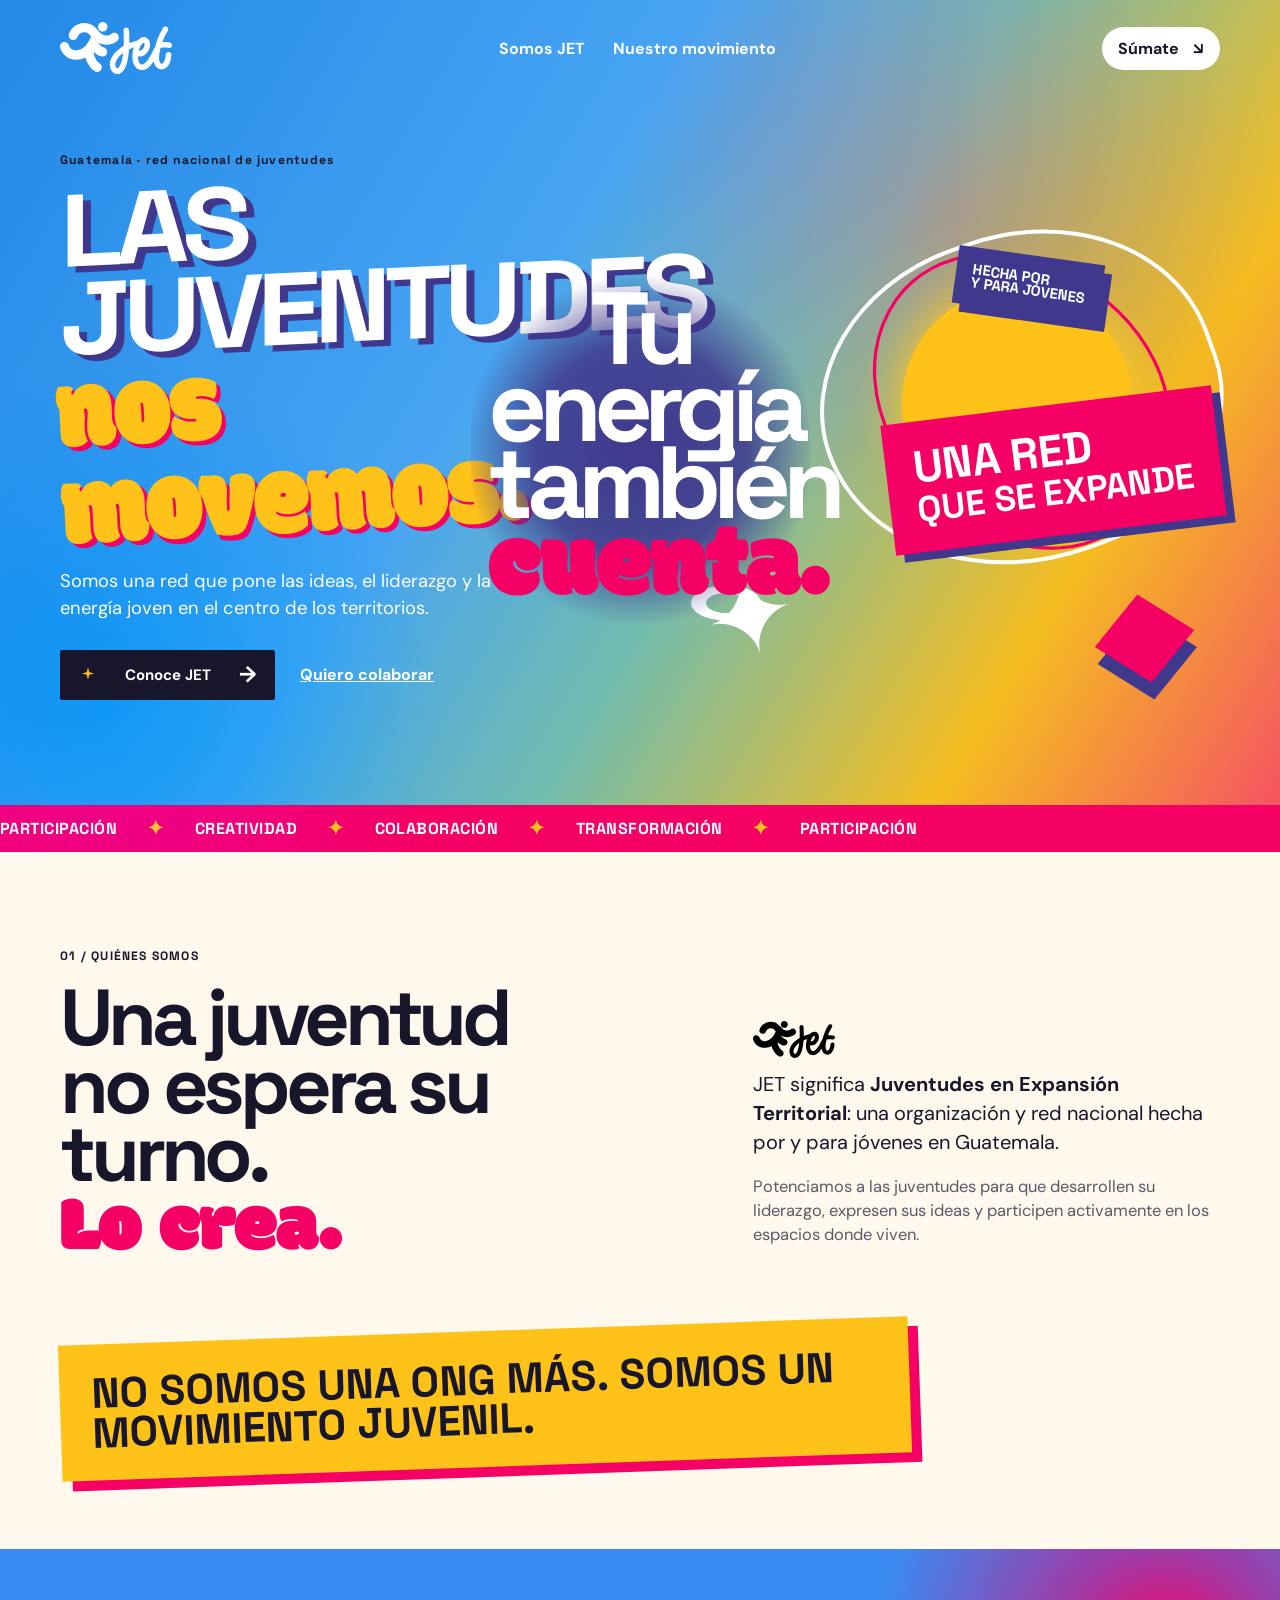
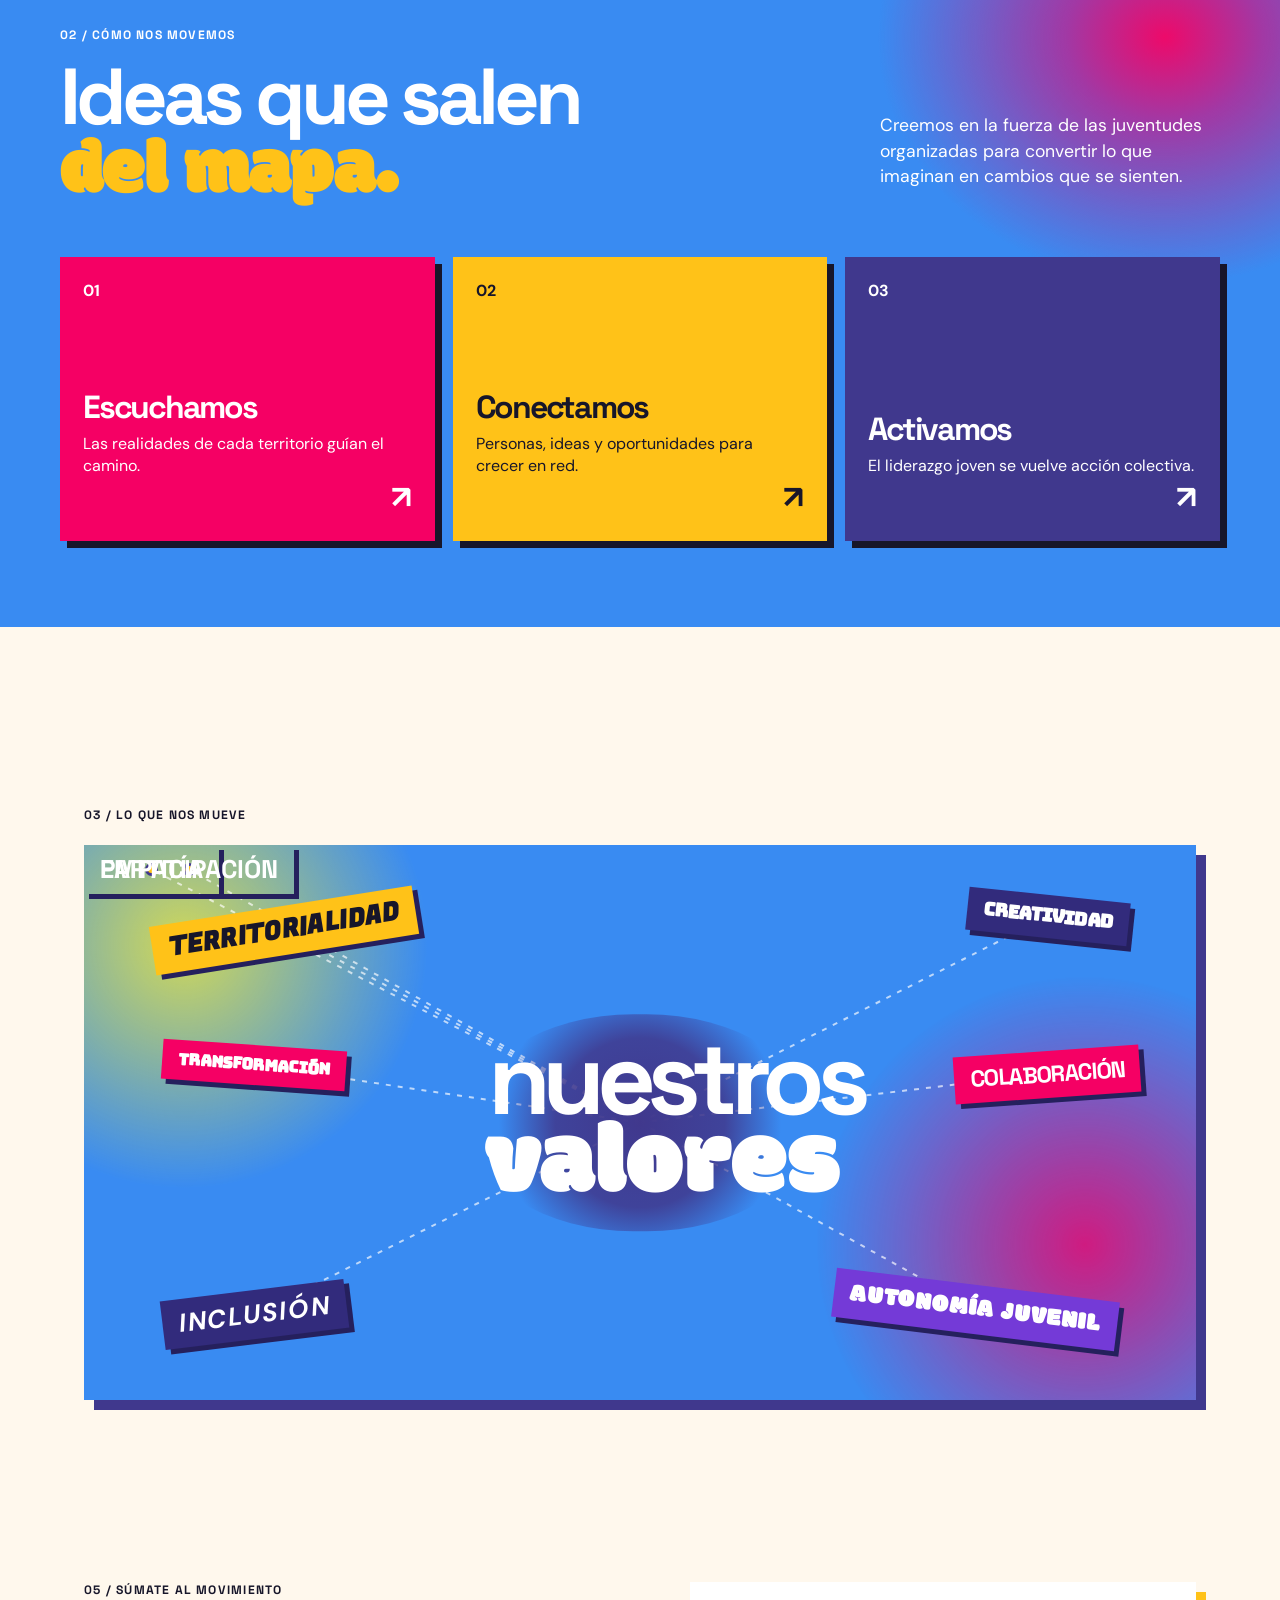
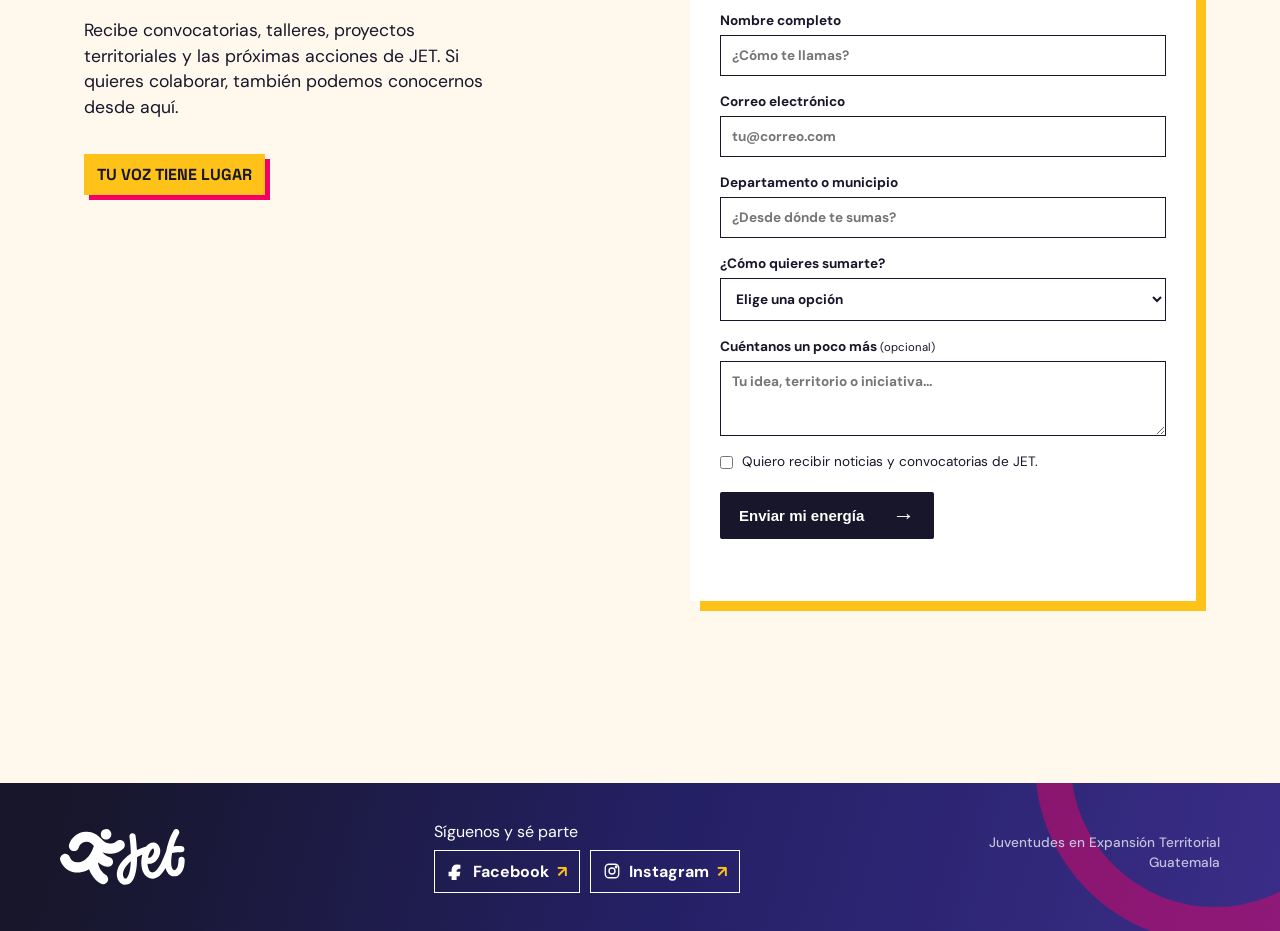
==== index.html @ bb63feb9 "Update values section in index.html" ====
<!doctype html>
<html lang="es">
  <head>
    <!-- Google tag (gtag.js) -->
    <script async src="https://www.googletagmanager.com/gtag/js?id=G-NBPGBDBKK5"></script>
    <script>
      window.dataLayer = window.dataLayer || [];
      function gtag(){dataLayer.push(arguments);}
      gtag('js', new Date());

      gtag('config', 'G-NBPGBDBKK5');
    </script>

    <meta charset="UTF-8" />
    <meta name="viewport" content="width=device-width, initial-scale=1.0" />
    
    <!-- 🚀 SEO ON-PAGE: Título y descripción optimizados para búsquedas de "Somos JET" y "JET" -->
    <title>Somos JET — Juventudes en Expansión Territorial | Guatemala</title>
    <meta name="description" content="Somos JET (Juventudes en Expansión Territorial), una red nacional hecha por y para jóvenes en Guatemala. Únete a nuestro movimiento juvenil." />
    <meta name="keywords" content="Somos JET, JET, JET Guatemala, Juventudes en Expansión Territorial, red juvenil guatemala, jóvenes guatemala" />

    <!-- 🚀 SEO SOCIAL (Open Graph): Para que se vea profesional al compartir en WhatsApp o Redes Sociales -->
    <meta property="og:title" content="Somos JET — Juventudes en Expansión Territorial" />
    <meta property="og:description" content="Red nacional hecha por y para jóvenes en Guatemala. Las juventudes nos movemos." />
    <meta property="og:url" content="https://www.somosjet.me" />
    <meta property="og:type" content="website" />
    <meta property="og:image" content="https://www.somosjet.me/Logo-JET.svg" />

    <link rel="preconnect" href="https://fonts.googleapis.com" />
    <link rel="preconnect" href="https://fonts.gstatic.com" crossorigin />
    <link href="https://fonts.googleapis.com/css2?family=Bungee&family=DM+Sans:opsz,wght@9..40,400;9..40,500;9..40,700&family=Fugaz+One&family=Modak&family=Space+Grotesk:wght@500;600;700&display=swap" rel="stylesheet" />
    <link rel="stylesheet" href="styles.css" />
    <link rel="stylesheet" href="motion.css" />
    <link rel="stylesheet" href="refinements.css" />
    <link rel="stylesheet" href="values-network.css" />
  </head>
  <body>
    <main>
      <section class="hero" id="inicio">
        <nav class="nav wrap" aria-label="Principal">
          <!-- 🚀 SEO: Alt text mejorado para que Google asocie el logo con las palabras clave -->
          <a class="brand" href="#inicio" aria-label="Somos JET, inicio"><img src="Logo-JET.svg" alt="Logo de Somos JET - Juventudes en Expansión Territorial" /></a>
          <div class="nav-links"><a href="#somos">Somos JET</a><a href="#impacto">Nuestro movimiento</a></div>
          <a class="nav-cta" href="#sumate">Súmate <span>↘</span></a>
        </nav>
        <div class="hero-grid wrap">
          <div class="hero-copy reveal">
            <p class="eyebrow">Guatemala · red nacional de juventudes</p>
            <h1 class="hero-title"><span>LAS JUVENTUDES</span><br /><em>nos movemos.</em></h1>
            <p class="lead">Somos una red que pone las ideas, el liderazgo y la energía joven en el centro de los territorios.</p>
            <div class="hero-actions"><a class="button button-dark" href="#somos"><svg class="button-icon" viewBox="0 0 24 24" aria-hidden="true"><path d="m12 2 1.8 6.2L20 10l-6.2 1.8L12 18l-1.8-6.2L4 10l6.2-1.8L12 2Z"/></svg>Conoce JET <span>→</span></a><a class="text-link" href="#sumate">Quiero colaborar</a></div>
          </div>
          <div class="hero-art" aria-hidden="true">
            <span class="sun"></span><span class="orbit orbit-one"></span><span class="orbit orbit-two"></span><span class="shape-cube"></span><span class="shape-ring"></span>
            <div class="movement-card">UNA RED<br /><strong>QUE SE EXPANDE</strong></div>
            <div class="floating-tag">HECHA POR<br />Y PARA JÓVENES</div>
            <span class="squiggle">✦</span>
          </div>
        </div>
        <div class="ticker" aria-label="Nuestros valores"><span>PARTICIPACIÓN</span><i>✦</i><span>CREATIVIDAD</span><i>✦</i><span>COLABORACIÓN</span><i>✦</i><span>TRANSFORMACIÓN</span><i>✦</i><span>PARTICIPACIÓN</span></div>
      </section>

      <section class="intro wrap reveal" id="somos">
        <p class="section-label">01 / QUIÉNES SOMOS</p>
        <div class="intro-layout"><h2>Una juventud<br />no espera su turno.<br /><em>Lo crea.</em></h2><div class="intro-copy"><img class="intro-mark" src="Logo-JET.svg" alt="Símbolo de Somos JET" /><p class="intro-text">JET significa <strong>Juventudes en Expansión Territorial</strong>: una organización y red nacional hecha por y para jóvenes en Guatemala.</p><p class="intro-text muted">Potenciamos a las juventudes para que desarrollen su liderazgo, expresen sus ideas y participen activamente en los espacios donde viven.</p></div></div>
        <div class="statement">NO SOMOS UNA ONG MÁS. SOMOS UN MOVIMIENTO JUVENIL.</div>
      </section>

      <section class="impact" id="impacto">
        <div class="wrap reveal"><p class="section-label light">02 / CÓMO NOS MOVEMOS</p><div class="impact-header"><h2>Ideas que salen<br /><em>del mapa.</em></h2><p>Creemos en la fuerza de las juventudes organizadas para convertir lo que imaginan en cambios que se sienten.</p></div>
          <div class="impact-cards">
            <article class="impact-card pink"><span>01</span><h3>Escuchamos</h3><p>Las realidades de cada territorio guían el camino.</p><b>↗</b></article>
            <article class="impact-card yellow"><span>02</span><h3>Conectamos</h3><p>Personas, ideas y oportunidades para crecer en red.</p><b>↗</b></article>
            <article class="impact-card purple"><span>03</span><h3>Activamos</h3><p>El liderazgo joven se vuelve acción colectiva.</p><b>↗</b></article>
          </div>
        </div>
      </section>

      <section class="values wrap reveal">
      <section class="values wrap reveal">
        <p class="section-label">03 / LO QUE NOS MUEVE</p>
        <div class="values-stage">
          <svg class="values-network" aria-hidden="true"><g></g></svg>
          <h2>nuestros<br /><span>valores</span></h2>
          <span class="value v1 draggable-value" tabindex="0">TERRITORIALIDAD</span>
          <span class="value v2 draggable-value" tabindex="0">CREATIVIDAD</span>
          <span class="value v3 draggable-value" tabindex="0">COLABORACIÓN</span>
          <span class="value v4 draggable-value" tabindex="0">AUTONOMÍA JUVENIL</span>
          <span class="value v5 draggable-value" tabindex="0">INCLUSIÓN</span>
          <span class="value v6 draggable-value" tabindex="0">TRANSFORMACIÓN</span>
          <span class="value v7 draggable-value" tabindex="0">EMPATÍA</span>
          <span class="value v8 draggable-value" tabindex="0">PARTICIPACIÓN</span>
        </div>
      </section>
      <section class="signup" id="sumate">
        <div class="wrap signup-layout reveal"><div><p class="section-label">05 / SÚMATE AL MOVIMIENTO</p><h2>Tu energía<br />también <em>cuenta.</em></h2><p class="signup-note">Recibe convocatorias, talleres, proyectos territoriales y las próximas acciones de JET. Si quieres colaborar, también podemos conocernos desde aquí.</p><p class="signup-sticker">TU VOZ TIENE LUGAR</p></div>
          <form class="form" id="signup-form" data-sheet-url="https://script.google.com/macros/s/AKfycbzmk5-RpmLBbQYJhwO20eMuGgKk3XioaUntuuP8SlERgY_eRcZ1VnBp007rBEZBqArc/exec">
            <label>Nombre completo<input required name="name" type="text" placeholder="¿Cómo te llamas?" /></label>
            <label>Correo electrónico<input required name="email" type="email" placeholder="tu@correo.com" /></label>
            <label>Departamento o municipio<input required name="location" type="text" placeholder="¿Desde dónde te sumas?" /></label>
            <label>¿Cómo quieres sumarte?<select required name="interest"><option value="" disabled selected>Elige una opción</option><option>Quiero ser parte de JET</option><option>Quiero colaborar como organización</option><option>Quiero apoyar como donante</option><option>Quiero conocer más</option></select></label>
            <label>Cuéntanos un poco más <small>(opcional)</small><textarea name="message" rows="3" placeholder="Tu idea, territorio o iniciativa..."></textarea></label>
            <label class="consent"><input required name="consent" value="yes" type="checkbox" /> <span>Quiero recibir noticias y convocatorias de JET.</span></label>
            <button class="button button-dark" type="submit">Enviar mi energía <span>→</span></button>
            <p class="form-status" id="form-status" aria-live="polite"></p>
          </form>
        </div>
      </section>
    </main>
    <footer><div class="footer-orbit" aria-hidden="true"></div><div class="wrap footer-inner"><a class="brand footer-brand" href="#inicio"><img src="Logo-JET.svg" alt="Logo Somos JET" /></a><div class="socials"><p>Síguenos y sé parte</p><div><a class="social-link fb" href="https://www.facebook.com/Somosjet" target="_blank" rel="noreferrer"><svg viewBox="0 0 24 24" aria-hidden="true"><path d="M14 8h3V4.5c-.5-.1-2-.2-3.8-.2-3.7 0-6.2 2.2-6.2 6.3V14H3v4h4v7h4.9v-7h4.1l.7-4h-4.8v-2.8c0-1.2.3-2 2.1-2Z"/></svg>Facebook <span>↗</span></a><a class="social-link ig" href="https://www.instagram.com/somosjet.gt/" target="_blank" rel="noreferrer"><svg viewBox="0 0 24 24" aria-hidden="true"><rect x="3" y="3" width="18" height="18" rx="5"/><circle cx="12" cy="12" r="4"/><circle cx="17.5" cy="6.7" r="1"/></svg>Instagram <span>↗</span></a></div></div><p class="footer-note">Juventudes en Expansión Territorial<br />Guatemala</p></div></footer>
    <script src="script.js"></script>
  </body>
</html>
---- styles.css ----
:root{--blue:#398bf2;--pink:#f50064;--purple:#40388d;--yellow:#ffc218;--ink:#17162a;--cream:#fff8ed;--white:#fff}*{box-sizing:border-box}html{scroll-behavior:smooth}body{margin:0;color:var(--ink);background:var(--cream);font-family:"DM Sans",sans-serif}.wrap{width:min(1160px,calc(100% - 48px));margin:auto}.hero{min-height:100vh;overflow:hidden;position:relative;background:linear-gradient(121deg,#248be8 3%,#47a4f3 39%,#72bcae 57%,#f5bd21 79%,#f54b67 100%)}.hero:after{content:"";inset:0;position:absolute;pointer-events:none;background:radial-gradient(circle at 8% 82%,#0073e6,transparent 25%),radial-gradient(circle at 74% 25%,#f80063aa,transparent 29%);mix-blend-mode:soft-light}.nav{height:96px;display:flex;align-items:center;justify-content:space-between;position:relative;z-index:3}.brand img{width:112px;display:block;filter:brightness(0) invert(1)}.nav-links{display:flex;gap:28px}.nav a{color:#fff;text-decoration:none;font-weight:700}.nav-cta{padding:11px 16px;border-radius:99px;background:#fff;color:var(--ink)!important}.nav-cta span{padding-left:10px}.hero-grid{min-height:calc(100vh - 143px);display:grid;grid-template-columns:1.05fr .95fr;align-items:center;position:relative;z-index:1}.hero-copy{padding:56px 0 105px}.eyebrow,.section-label{font-family:"Space Grotesk",sans-serif;font-weight:700;font-size:.76rem;letter-spacing:.1em;margin:0 0 20px}.hero h1,.intro h2,.impact h2,.partners h2,.signup h2{font-family:"Space Grotesk",sans-serif;letter-spacing:-.065em;line-height:.86;font-size:clamp(3.8rem,8vw,7.5rem);margin:0;color:#fff;font-weight:700}.hero h1 em,.intro h2 em,.impact h2 em,.partners h2 em,.signup h2 em{font-family:Modak,serif;font-weight:400;letter-spacing:-.02em;font-style:normal}.lead{max-width:455px;color:#fff;font-size:1.15rem;line-height:1.45;margin:28px 0}.hero-actions{display:flex;align-items:center;gap:25px}.button{display:inline-flex;align-items:center;gap:28px;padding:15px 19px;border-radius:2px;text-decoration:none;font-weight:700;font-size:.94rem;border:none;cursor:pointer}.button span{font-size:1.4rem;line-height:.7}.button-dark{background:var(--ink);color:#fff}.text-link{color:#fff;font-weight:700}.hero-art{height:480px;position:relative}.sun{position:absolute;width:230px;height:230px;background:var(--yellow);border-radius:50%;top:78px;right:88px;box-shadow:0 0 46px #ffcc28}.orbit{position:absolute;border:4px solid #fff;border-radius:48% 52% 44% 56%;width:400px;height:330px;right:0;top:24px;transform:rotate(-20deg)}.orbit-two{transform:rotate(35deg) scale(.8);border-color:var(--pink)}.movement-card,.floating-tag{position:absolute;z-index:2;color:#fff;font-family:"Space Grotesk",sans-serif;font-weight:700;line-height:.88;box-shadow:8px 8px 0 #40388d}.movement-card{font-size:clamp(1.8rem,3.5vw,3.35rem);background:var(--pink);padding:26px 27px;right:0;top:195px;transform:rotate(-7deg)}.movement-card strong{font-size:.79em}.floating-tag{background:var(--purple);padding:16px;left:31px;top:72px;transform:rotate(8deg);font-size:.92rem}.squiggle{font-size:7rem;color:#fff;position:absolute;bottom:0;left:35px;transform:rotate(-15deg)}.ticker{background:var(--pink);color:#fff;display:flex;white-space:nowrap;gap:30px;align-items:center;overflow:hidden;height:47px;font-weight:700;letter-spacing:.03em}.ticker span{font-family:"Space Grotesk";font-size:1rem}.ticker i{color:var(--yellow);font-style:normal;font-size:1.25rem}.intro{padding:130px 0 108px}.intro-layout{display:grid;grid-template-columns:1.15fr .85fr;gap:60px;align-items:end}.intro h2,.impact h2,.partners h2,.signup h2{color:var(--ink);font-size:clamp(3rem,6.2vw,6rem)}.intro h2 em{color:var(--pink)}.intro-text{font-size:1.25rem;line-height:1.45;margin:0 0 18px}.muted{color:#5a5a68;font-size:1.03rem}.statement{font-family:"Space Grotesk";font-weight:700;font-size:clamp(1.6rem,3.3vw,3.25rem);line-height:.95;background:var(--yellow);margin-top:95px;padding:28px 32px;max-width:850px;transform:rotate(-2deg);box-shadow:10px 10px 0 var(--pink)}.impact{padding:100px 0 115px;background:var(--blue);position:relative;overflow:hidden}.impact:after{content:"";position:absolute;width:420px;height:420px;border-radius:50%;background:var(--pink);right:-120px;top:-110px;filter:blur(30px);opacity:.65}.light{color:#fff}.impact-header{display:flex;position:relative;z-index:1;justify-content:space-between;gap:40px;align-items:end}.impact h2{color:#fff}.impact h2 em{color:var(--yellow)}.impact-header p{max-width:340px;color:#fff;font-size:1.1rem;line-height:1.45}.impact-cards{display:grid;grid-template-columns:repeat(3,1fr);gap:18px;margin-top:66px;position:relative;z-index:1}.impact-card{min-height:284px;padding:23px;display:flex;flex-direction:column;box-shadow:7px 7px 0 var(--ink);transform:rotate(-2deg)}.impact-card:nth-child(2){transform:translateY(29px) rotate(2deg)}.impact-card:nth-child(3){transform:rotate(-1deg)}.pink{background:var(--pink);color:#fff}.yellow{background:var(--yellow)}.purple{background:var(--purple);color:#fff}.impact-card span{font-weight:700}.impact-card h3{font-family:"Space Grotesk";font-size:2rem;letter-spacing:-.07em;margin:auto 0 6px}.impact-card p{margin:0;line-height:1.35}.impact-card b{font-size:2rem;align-self:flex-end}.values{padding:125px 0}.values-stage{min-height:600px;position:relative;background:var(--blue);overflow:hidden;margin-top:22px;box-shadow:10px 10px 0 var(--purple)}.values-stage:before{content:"";position:absolute;inset:0;background:radial-gradient(circle at 9% 18%,#f7ec31,transparent 22%),radial-gradient(circle at 90% 72%,#f50064,transparent 25%);opacity:.8}.values h2{position:absolute;top:50%;left:50%;transform:translate(-50%,-50%);z-index:1;color:#fff;font-family:"Space Grotesk";font-size:clamp(3.5rem,8vw,7rem);line-height:.75;letter-spacing:-.08em;text-align:center;margin:0}.values h2 span{font-family:Modak;font-weight:400;letter-spacing:0}.value{font-family:"Space Grotesk";font-weight:700;font-size:clamp(1rem,2.5vw,2rem);line-height:.9;position:absolute;z-index:2;padding:13px 16px;color:#fff;box-shadow:5px 5px 0 #25205d}.v1{background:var(--yellow);color:var(--ink);top:12%;left:7%;transform:rotate(-9deg)}.v2{background:#322b7c;top:9%;right:8%;transform:rotate(6deg)}.v3{background:var(--pink);top:29%;left:59%;transform:rotate(-4deg)}.v4{background:#743ad7;bottom:16%;right:8%;transform:rotate(7deg)}.v5{background:#322b7c;bottom:11%;left:8%;transform:rotate(-7deg)}.v6{background:var(--pink);bottom:7%;left:42%;transform:rotate(4deg)}.partners{padding:120px 0;background:linear-gradient(110deg,#40388d,#3c76d5 50%,#00a56d);color:#fff}.partner-layout{display:grid;grid-template-columns:1.2fr .8fr;align-items:end;gap:65px}.partners h2{color:#fff}.partners h2 em{color:var(--yellow)}.partner-copy{font-size:1.15rem;line-height:1.45}.button-light{background:#fff;color:var(--ink);margin-top:19px}.signup{padding:132px 0;background:var(--cream)}.signup-layout{display:grid;grid-template-columns:1fr 1fr;gap:100px}.signup h2 em{color:var(--pink)}.signup-note{max-width:400px;font-size:1.1rem;line-height:1.45}.form{background:#fff;padding:30px;box-shadow:10px 10px 0 var(--yellow)}.form label{display:block;font-weight:700;font-size:.85rem;margin-bottom:17px}.form small{font-weight:400}input,select,textarea{display:block;border:1.5px solid var(--ink);border-radius:0;background:#fff;width:100%;font:inherit;padding:11px;margin-top:6px;color:var(--ink)}textarea{resize:vertical}.form .button{margin-top:5px}.form-status{font-size:.9rem;font-weight:700;margin:14px 0 0;min-height:1.2em}footer{background:var(--ink);color:#fff;padding:47px 0}.footer-inner{display:flex;align-items:center;justify-content:space-between;gap:25px}.footer-brand img{width:125px}.footer-inner p{margin:0 0 8px}.footer-inner div a{color:#fff;font-weight:700;margin-right:20px}.footer-note{text-align:right;color:#c5c1dc;font-size:.85rem;line-height:1.4}@media(max-width:760px){.wrap{width:min(100% - 32px,1160px)}.nav{height:78px}.nav-links{display:none}.brand img{width:95px}.hero-grid,.intro-layout,.signup-layout,.partner-layout{grid-template-columns:1fr}.hero-copy{padding:72px 0 30px}.hero-art{height:355px;margin-right:-20px}.sun{width:170px;height:170px;right:57px;top:43px}.orbit{width:290px;height:255px;top:12px}.movement-card{top:143px;font-size:2rem}.floating-tag{left:8px;top:38px}.squiggle{font-size:5rem}.intro{padding:88px 0}.intro-layout{gap:28px}.statement{margin-top:65px}.impact{padding:80px 0}.impact-header{display:block}.impact-header p{margin-top:25px}.impact-cards{grid-template-columns:1fr;margin:44px 8px 0}.impact-card{min-height:210px}.impact-card:nth-child(2){transform:translateY(0) rotate(2deg)}.values{padding:85px 0}.values-stage{min-height:480px}.value{font-size:.95rem;padding:10px}.v1{left:4%;top:12%}.v2{right:3%;top:8%}.v3{left:51%;top:29%}.v4{right:3%;bottom:17%}.v5{left:3%;bottom:10%}.v6{left:29%;bottom:4%}.partners,.signup{padding:85px 0}.partner-layout,.signup-layout{gap:37px}.footer-inner{align-items:flex-start;flex-direction:column}.footer-note{text-align:left}.footer-inner div a{display:block;margin:8px 0}.form{padding:22px}.hero h1{font-size:4.1rem}}
---- motion.css ----
/* Movimiento, textura y composición expresiva de JET */
.hero-title > span{display:inline-block;transform:scaleX(1.13) skewY(-3deg);transform-origin:left;text-shadow:7px 6px 0 #40388d}.hero-title em{display:inline-block;transform:rotate(-3deg) scaleY(1.1);color:var(--yellow);text-shadow:4px 4px 0 var(--pink)}
.button{transition:transform .2s ease,box-shadow .2s ease}.button:hover{transform:translate(-4px,-4px) rotate(-1deg);box-shadow:7px 7px 0 var(--yellow)}
.sun{animation:pulse 4s ease-in-out infinite}.orbit{animation:spin 16s linear infinite}.orbit-two{animation:spin-reverse 12s linear infinite}.shape-cube{position:absolute;width:67px;height:67px;background:var(--pink);right:42px;bottom:18px;transform:rotate(32deg) skew(-7deg);box-shadow:13px 13px 0 var(--purple);animation:bob 3.6s ease-in-out infinite}.shape-ring{position:absolute;width:70px;height:70px;border:15px solid #fff;border-radius:50%;left:22px;bottom:52px;transform:rotateX(60deg) rotateZ(15deg);animation:bob 4s ease-in-out infinite reverse}.movement-card{animation:bob 4.2s ease-in-out infinite}.floating-tag{animation:bob 4.8s ease-in-out infinite reverse}.squiggle{animation:wobble 5s ease-in-out infinite}.ticker span,.ticker i{animation:ticker 18s linear infinite}.impact:after{animation:pulse 7s ease-in-out infinite}.impact-card{transition:transform .25s ease,box-shadow .25s ease}.impact-card:hover{transform:translateY(-12px) rotate(1deg)!important;box-shadow:13px 15px 0 var(--ink)}
.values-stage{min-height:640px}.values h2{z-index:3;pointer-events:none}.value{font-size:clamp(.86rem,2vw,1.65rem);transition:transform .2s ease}.value:hover{z-index:4;transform:scale(1.12) rotate(-3deg)!important}.v1{top:11%;left:6%}.v2{top:9%;right:6%}.v3{top:37%;right:5%;left:auto}.v4{bottom:12%;right:7%}.v5{bottom:11%;left:7%}.v6{top:36%;left:7%;bottom:auto}.signup-sticker{display:inline-block;background:var(--yellow);font-family:"Space Grotesk";font-weight:700;padding:10px 13px;transform:rotate(-3deg);box-shadow:5px 5px 0 var(--pink)}.consent{display:flex!important;gap:9px;align-items:flex-start;font-weight:400!important}.consent input{width:auto;margin:3px 0 0}
.reveal{opacity:0;transform:translateY(30px);transition:opacity .7s ease,transform .7s cubic-bezier(.2,.8,.2,1)}.reveal.is-visible{opacity:1;transform:none}
@keyframes spin{to{transform:rotate(340deg)}}@keyframes spin-reverse{to{transform:rotate(-325deg) scale(.8)}}@keyframes pulse{50%{transform:scale(1.08);filter:saturate(1.2)}}@keyframes bob{50%{translate:0 -16px;rotate:3deg}}@keyframes wobble{50%{transform:rotate(8deg) scale(1.08)}}@keyframes ticker{to{transform:translateX(-360px)}}
@media(prefers-reduced-motion:reduce){*,*:before,*:after{animation-duration:.01ms!important;animation-iteration-count:1!important;scroll-behavior:auto!important}.reveal{opacity:1;transform:none}}
@media(max-width:760px){.shape-cube{right:21px}.shape-ring{left:8px}.values-stage{min-height:510px}.value{font-size:.78rem;padding:9px}.v1{left:3%;top:10%}.v2{right:3%;top:9%}.v3{right:3%;top:27%}.v4{right:3%;bottom:13%}.v5{left:3%;bottom:10%}.v6{left:3%;top:27%}}
---- refinements.css ----
/* Ajustes de composición y detalle — revisión de escritorio */
.hero{min-height:clamp(650px,89vh,860px)}.hero-grid{min-height:calc(clamp(650px,89vh,860px) - 143px)}
.floating-tag{left:auto;right:118px;top:45px;z-index:4}.hero-art .orbit{z-index:1}.hero-art .sun{z-index:0}.movement-card{z-index:3}.shape-cube,.shape-ring,.squiggle{z-index:2}.button-icon{width:18px;height:18px;fill:currentColor;flex:0 0 auto}.button-dark .button-icon{color:var(--yellow)}
.intro{padding:96px 0 82px}.intro-copy{position:relative;padding-top:49px}.intro-mark{position:absolute;left:0;top:0;width:82px;filter:none}.intro h2 em,.partners h2 em{display:inline-block;animation:cloud-float 4.4s ease-in-out infinite}.statement{margin-top:66px}.impact{padding:78px 0 86px;background:radial-gradient(ellipse 40% 65% at 91% 13%,#ed0a6a 0%,#a238a4 19%,transparent 56%),var(--blue)}.impact:after{display:none}.impact-cards{margin-top:50px}.values{padding:90px 0}.values-stage{min-height:555px}.partners{padding:88px 0}.signup{padding:92px 0}footer{position:relative;overflow:hidden;padding:38px 0;background:linear-gradient(105deg,#17162a 5%,#242065 52%,#3a2d88 100%)}.footer-orbit{position:absolute;width:360px;height:360px;border:36px solid var(--pink);opacity:.45;border-radius:50%;right:-115px;top:-200px}.footer-inner{position:relative;z-index:1}.socials>div{display:flex;gap:10px}.social-link{display:inline-flex!important;align-items:center;gap:8px;margin:0!important;padding:10px 12px;border:1px solid #fff;text-decoration:none;transition:transform .2s ease,background .2s ease}.social-link:hover{transform:translateY(-4px) rotate(-2deg);background:var(--pink)}.social-link svg{width:18px;height:18px;fill:currentColor;stroke:currentColor;stroke-width:1.8}.social-link.ig svg{fill:none}.social-link span{color:var(--yellow)}.footer-brand{transform:rotate(-4deg)}.footer-note{font-weight:500}
.text-reveal{opacity:0;transform:translateY(18px) rotate(.6deg);transition:opacity .55s ease,transform .65s cubic-bezier(.2,.8,.2,1);transition-delay:var(--reveal-delay,0ms)}.text-reveal.is-visible{opacity:1;transform:none}
@keyframes cloud-float{0%,100%{transform:translateY(0) rotate(-2deg)}50%{transform:translateY(-11px) rotate(2deg)}}
@media(max-width:760px){.hero{min-height:unset}.hero-grid{min-height:unset}.floating-tag{right:28px;top:32px;font-size:.75rem}.intro{padding:76px 0 66px}.intro-copy{padding-top:43px}.intro-mark{width:70px}.statement{margin-top:48px}.impact{padding:66px 0 72px}.values{padding:72px 0}.values-stage{min-height:510px}.partners,.signup{padding:72px 0}.footer-inner{gap:20px}.socials>div{flex-wrap:wrap}.footer-orbit{width:230px;height:230px;border-width:25px;right:-85px;top:-105px}}
@media(prefers-reduced-motion:reduce){.text-reveal{opacity:1;transform:none}.intro h2 em,.partners h2 em{animation:none}}
---- values-network.css ----
/* La red de valores: cada idea ocupa un nodo y puede moverse */
.values h2{position:absolute!important;top:50%!important;left:50%!important;transform:translate(-50%,-50%)!important}
.values-stage{min-height:555px;isolation:isolate;cursor:grab}.values-stage:active{cursor:grabbing}.values-network{position:absolute;inset:0;width:100%;height:100%;z-index:1;overflow:visible;pointer-events:none}.values-network line{stroke:#fff;stroke-width:2;stroke-dasharray:5 7;opacity:.67;animation:dash 12s linear infinite}.values-network circle{fill:var(--yellow);stroke:var(--purple);stroke-width:3}.values h2{width:340px;padding:27px 18px;border-radius:48%;background:radial-gradient(circle,#40388d 0%,#40388ddd 42%,transparent 70%);z-index:2}.value{z-index:3;touch-action:none;user-select:none;cursor:grab;animation:node-float 4.4s ease-in-out infinite}.value:focus-visible{outline:3px solid #fff;outline-offset:5px}.value.dragging{animation:none;cursor:grabbing;z-index:5!important;transform:scale(1.08)!important}.v1{font-family:"Fugaz One",sans-serif;letter-spacing:.02em;animation-delay:-.4s}.v2{font-family:Bungee,sans-serif;font-size:clamp(.68rem,1.45vw,1.15rem);letter-spacing:-.04em;animation-delay:-1.6s}.v3{font-family:"Space Grotesk",sans-serif;font-size:clamp(.9rem,1.8vw,1.45rem);letter-spacing:-.06em;animation-delay:-2.4s}.v4{font-family:Modak,serif;font-weight:400;letter-spacing:.02em;animation-delay:-3.1s}.v5{font-family:"DM Sans",sans-serif;letter-spacing:.08em;font-style:italic;animation-delay:-.9s}.v6{font-family:Bungee,sans-serif;font-size:clamp(.68rem,1.25vw,1rem);letter-spacing:-.04em;animation-delay:-3.7s}@keyframes node-float{0%,100%{translate:0 0}50%{translate:0 -11px}}@keyframes dash{to{stroke-dashoffset:-145}}@media(max-width:760px){.values h2{width:235px;padding:22px 8px}.values-network{display:none}.value{animation:none}}@media(prefers-reduced-motion:reduce){.value,.values-network line{animation:none}}
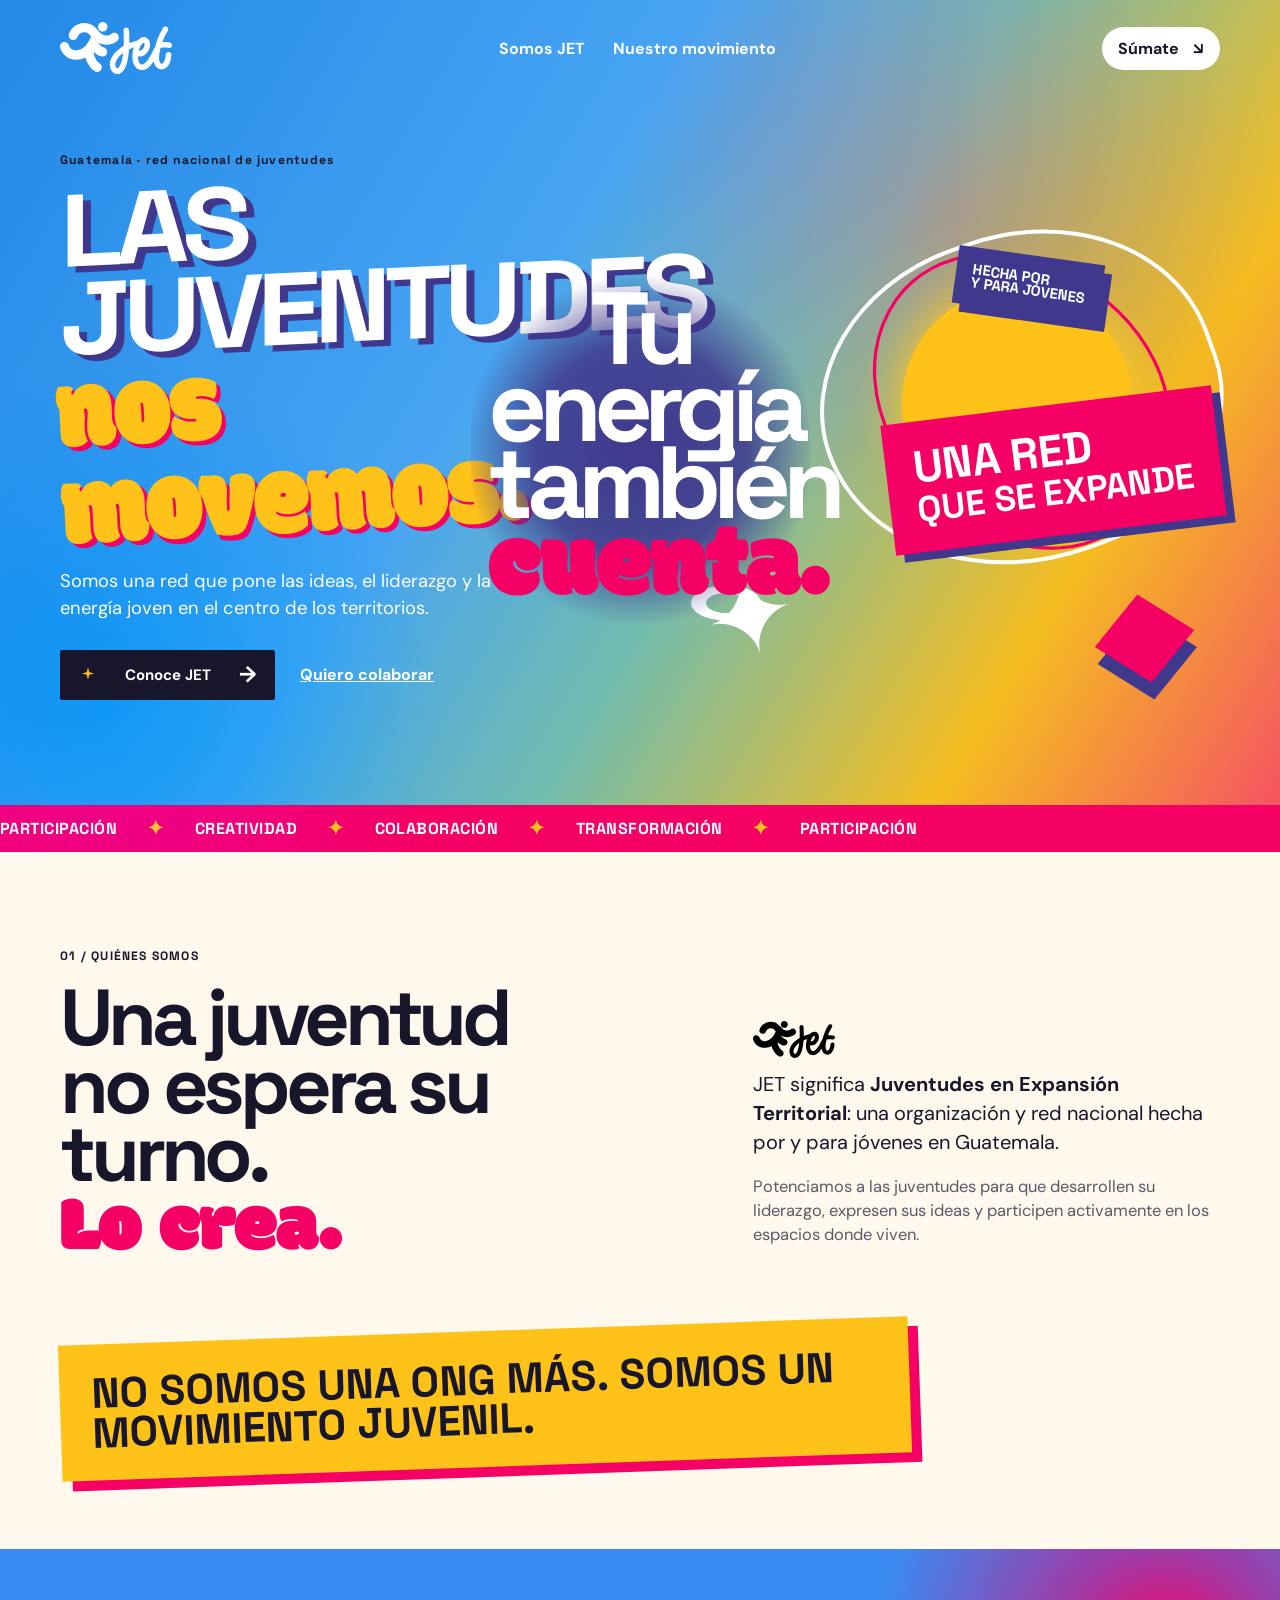
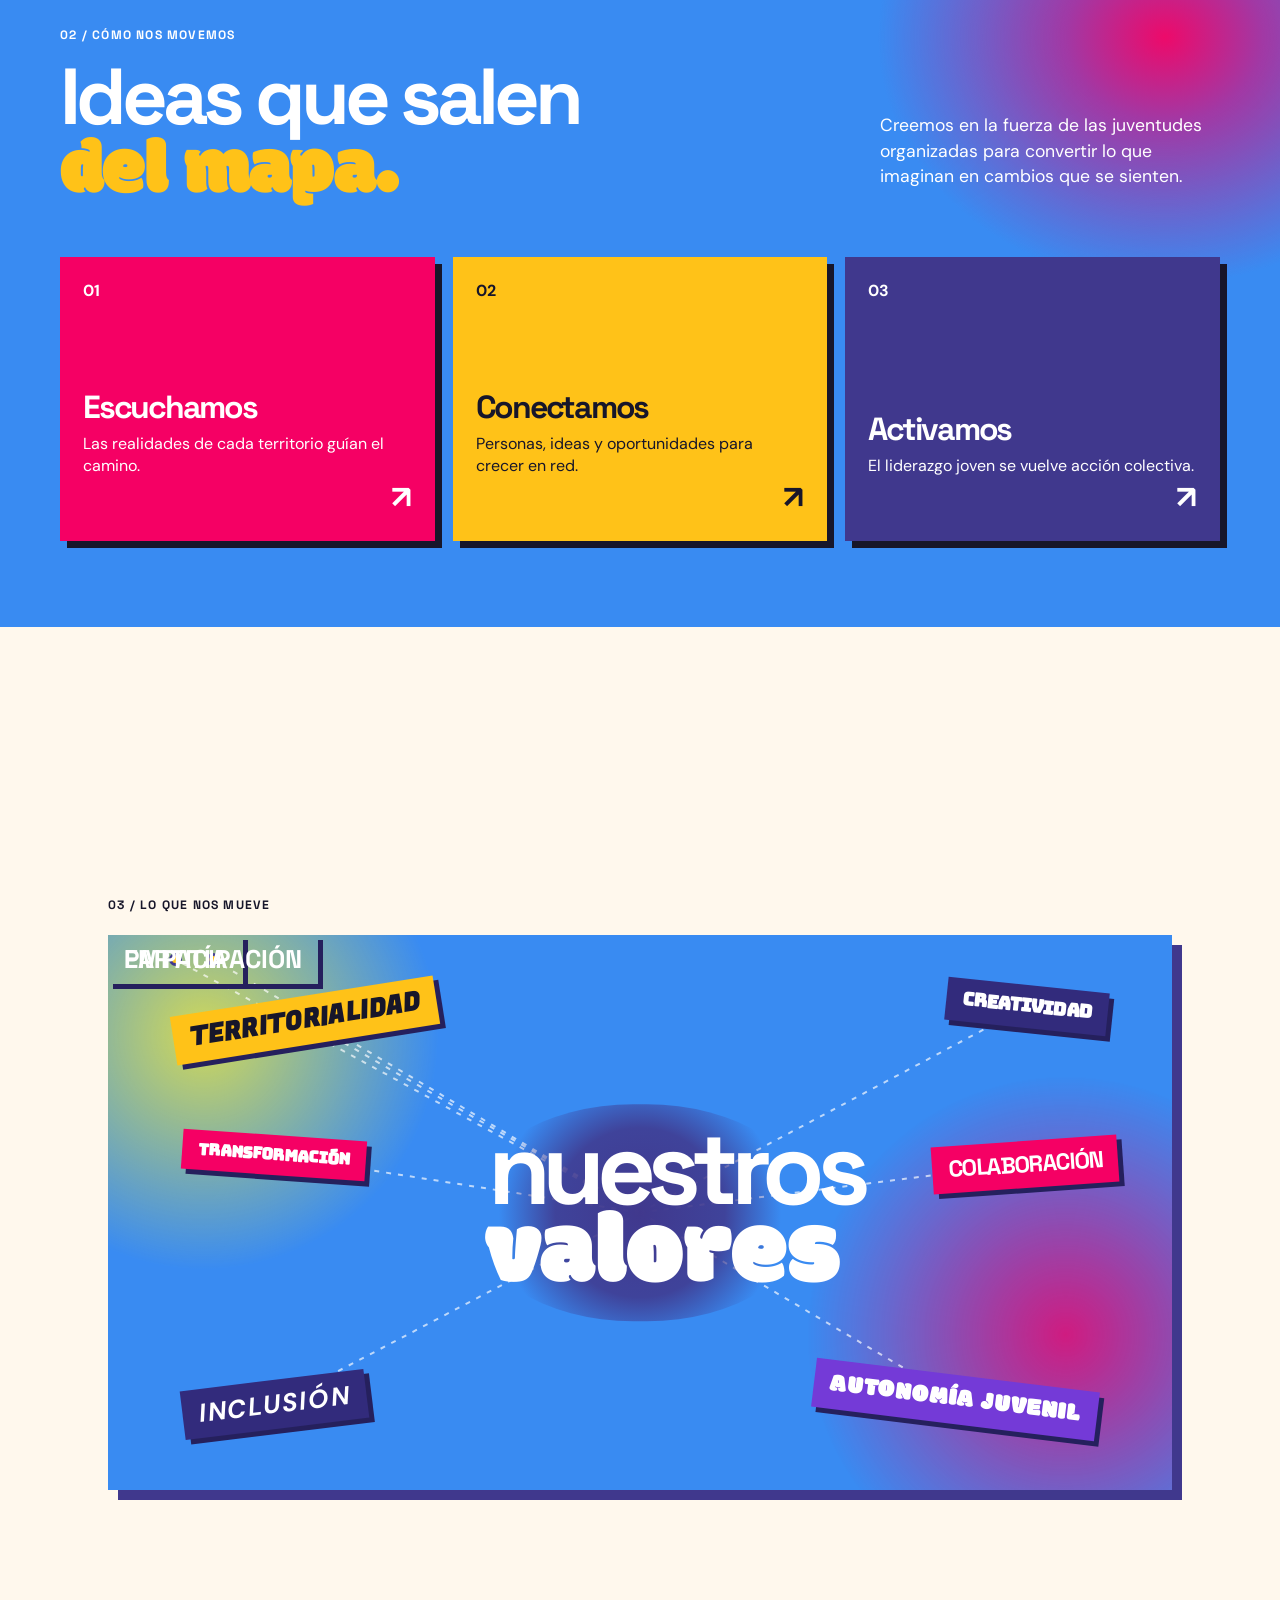
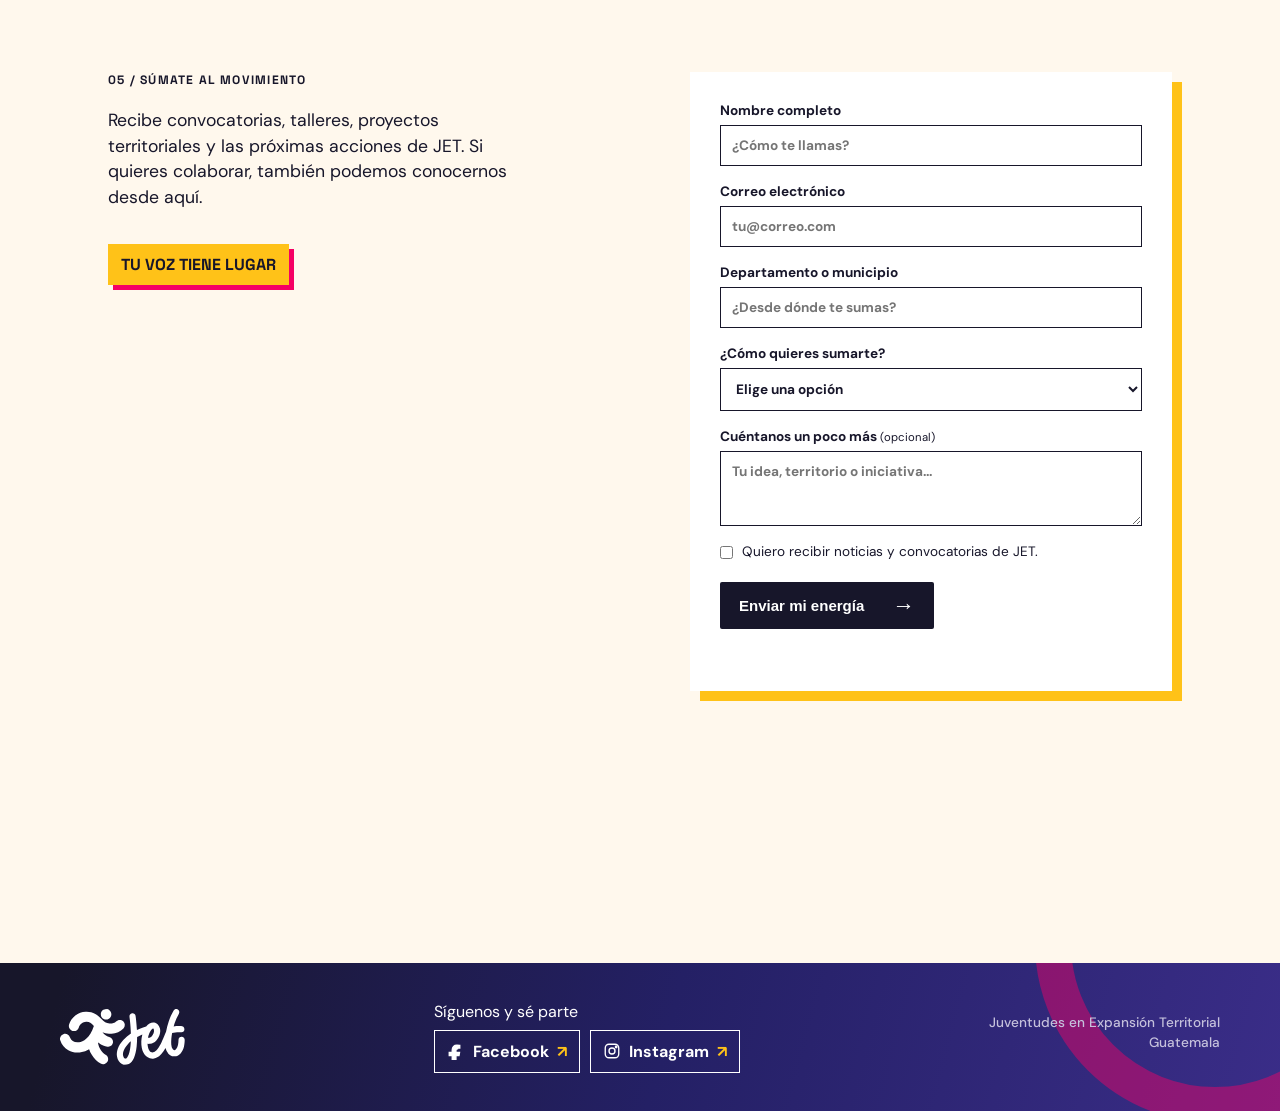
==== commit e44b6192: "Add new section for values in index.html" ====
--- a/index.html
+++ b/index.html
@@ -78,6 +78,7 @@
 
       <section class="values wrap reveal">
       <section class="values wrap reveal">
+<section class="values wrap reveal">
         <p class="section-label">03 / LO QUE NOS MUEVE</p>
         <div class="values-stage">
           <svg class="values-network" aria-hidden="true"><g></g></svg>
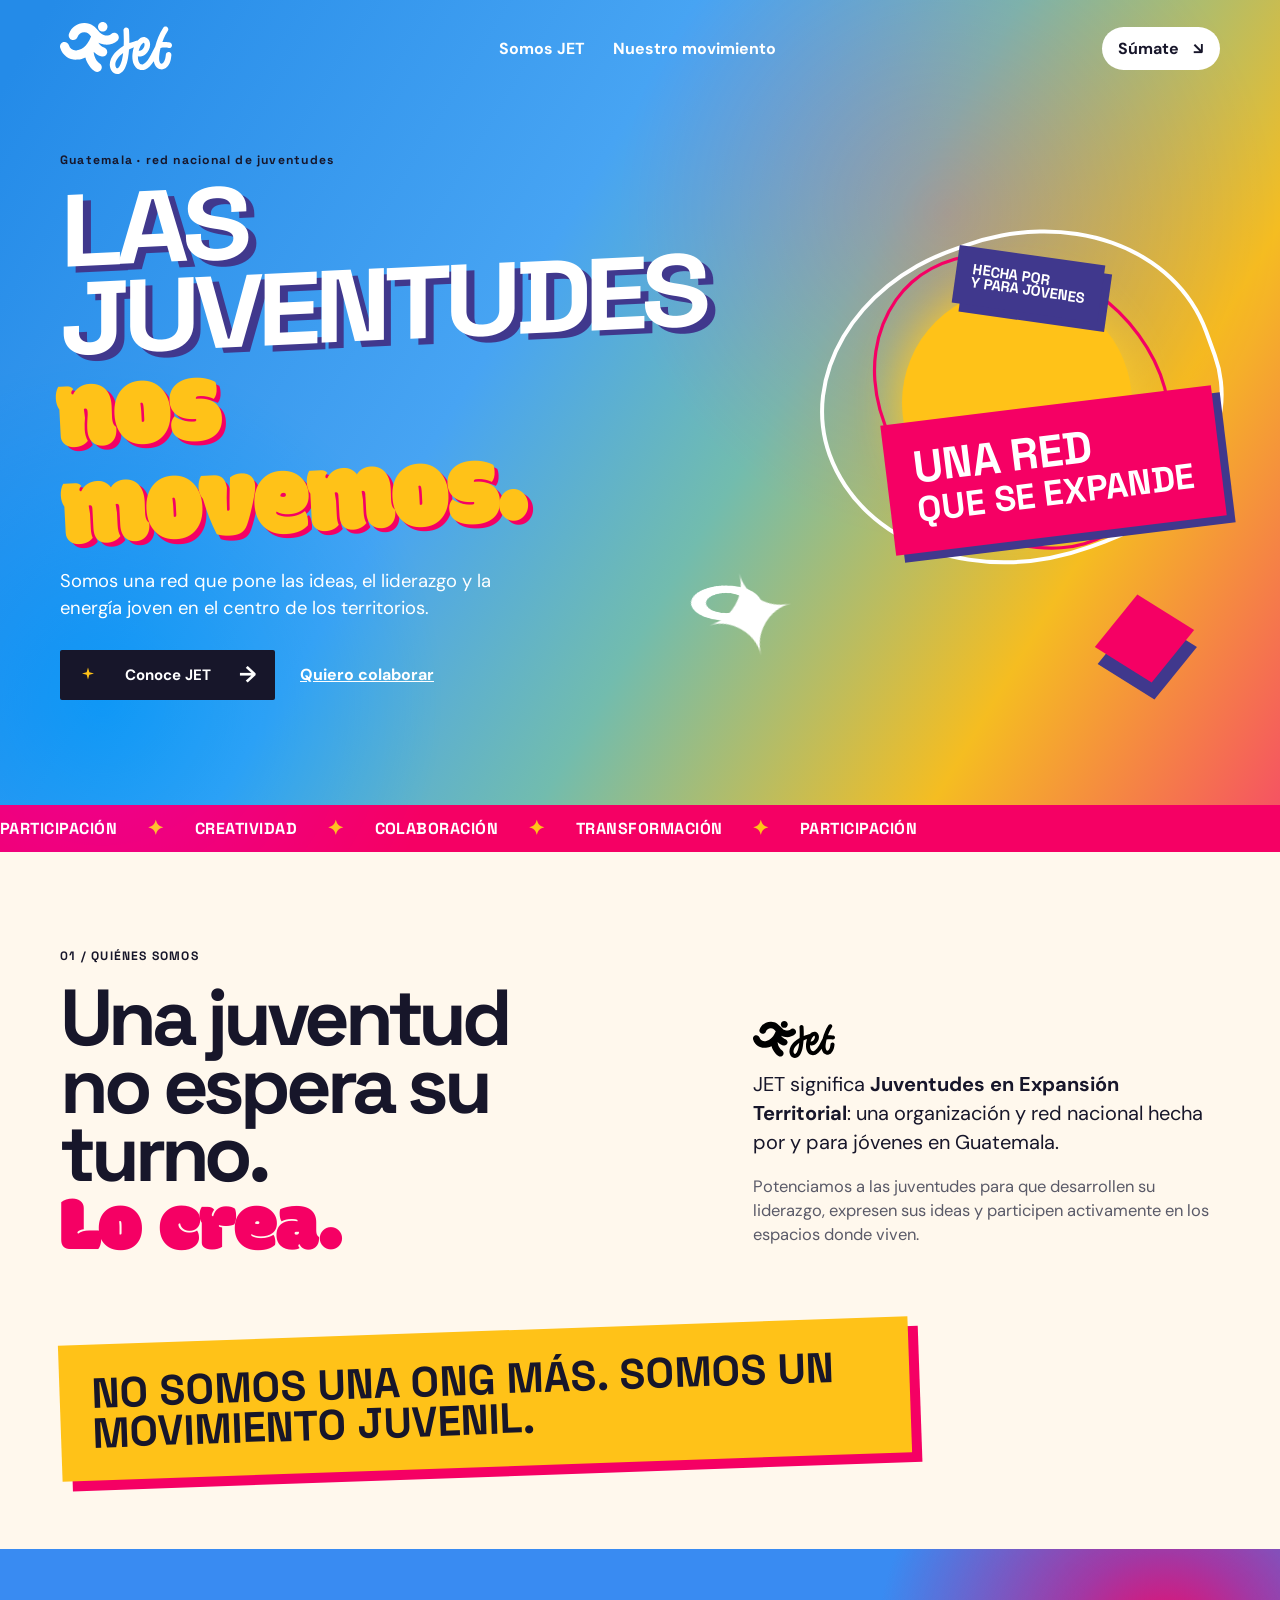
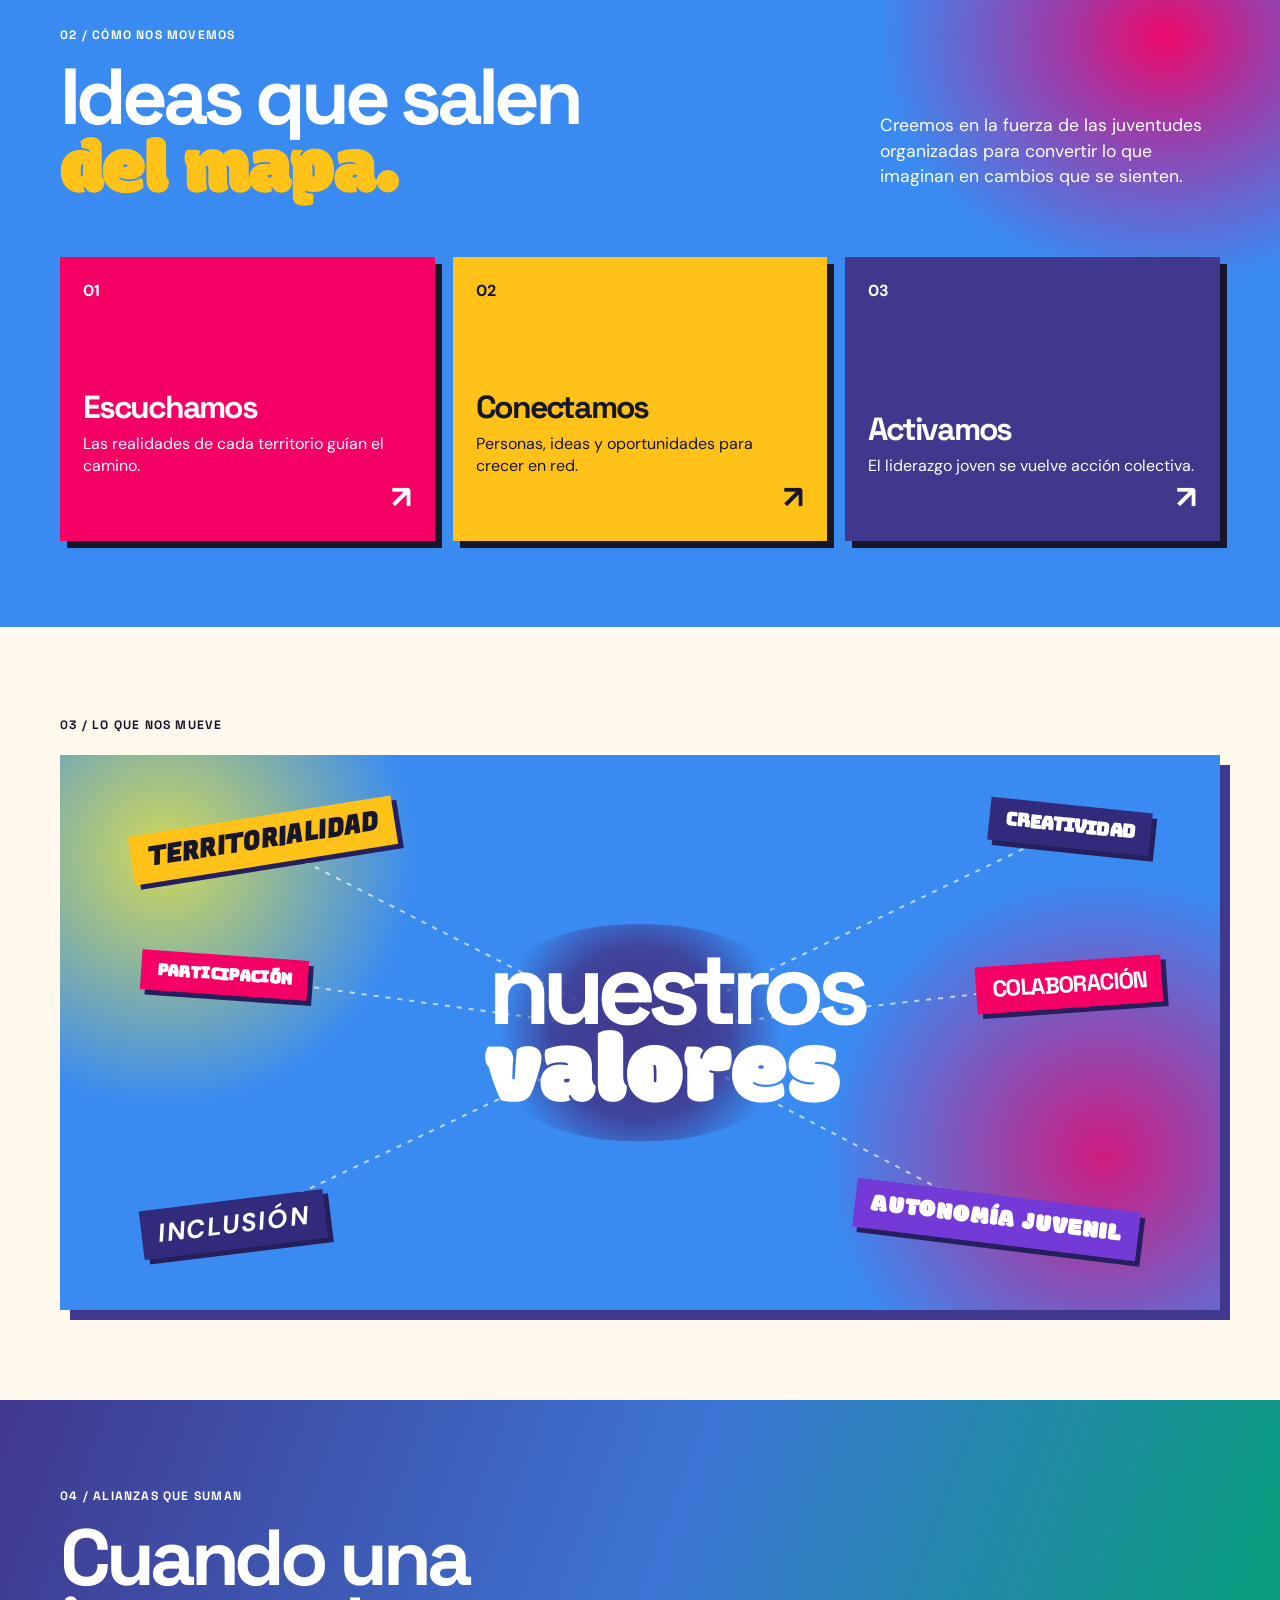
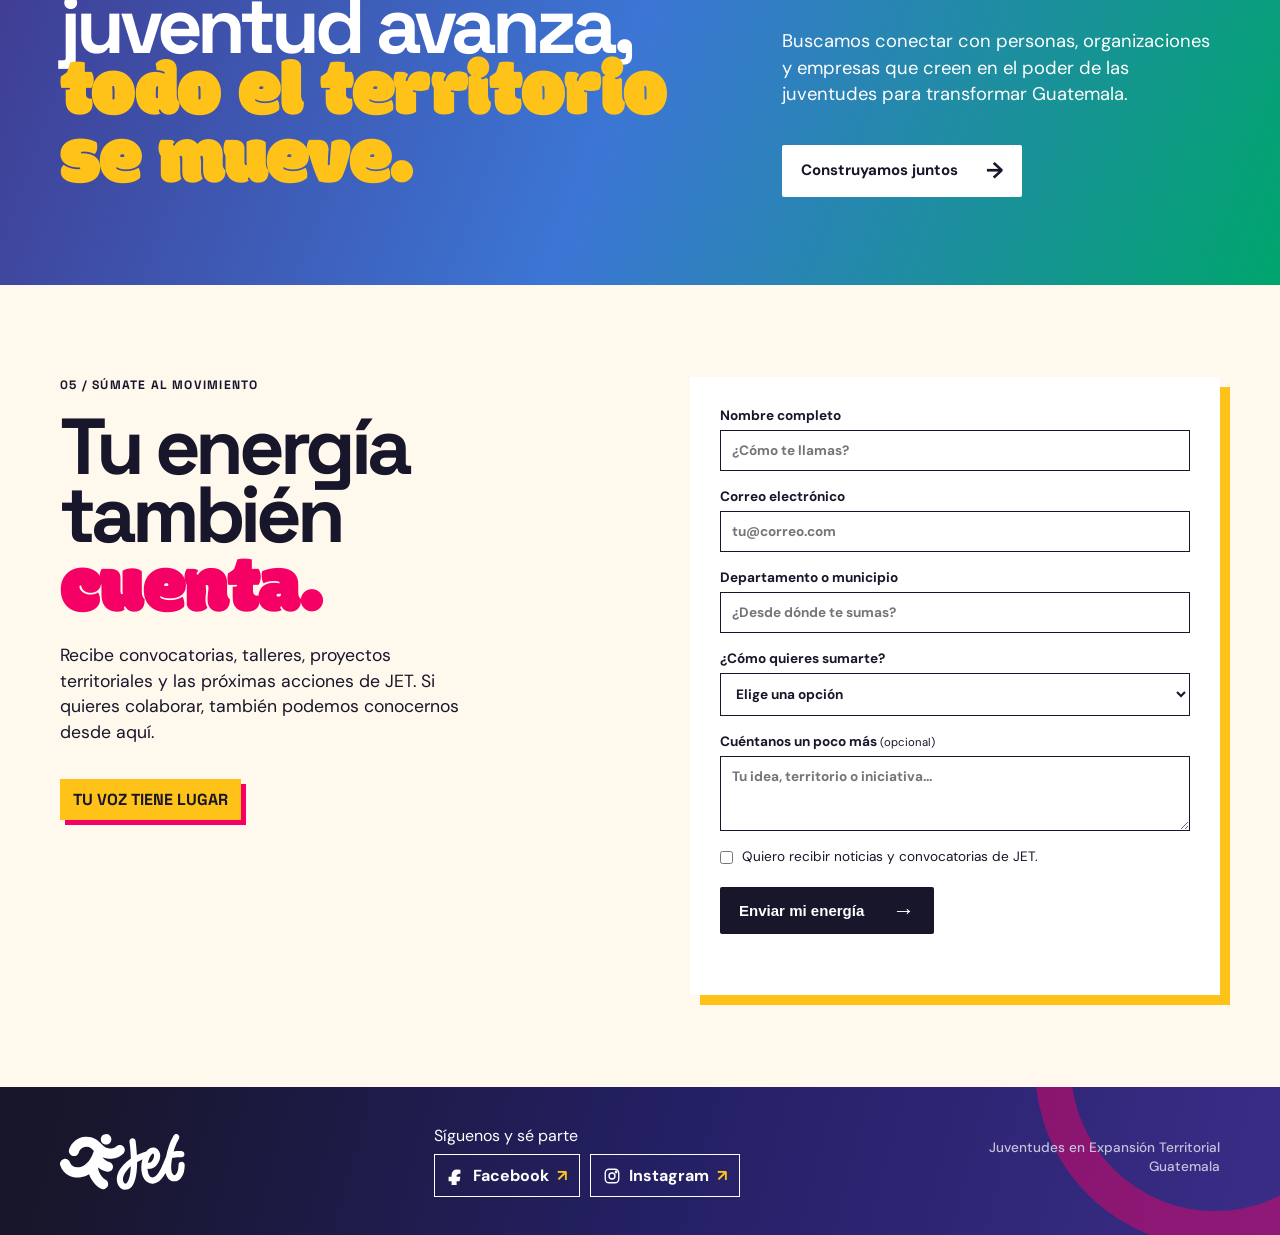
==== commit a426ccf0: "Refactor HTML structure and improve accessibility" ====
--- a/index.html
+++ b/index.html
@@ -36,38 +36,73 @@
   </head>
   <body>
     <main>
+      <!-- SECCIÓN: HERO -->
       <section class="hero" id="inicio">
         <nav class="nav wrap" aria-label="Principal">
-          <!-- 🚀 SEO: Alt text mejorado para que Google asocie el logo con las palabras clave -->
-          <a class="brand" href="#inicio" aria-label="Somos JET, inicio"><img src="Logo-JET.svg" alt="Logo de Somos JET - Juventudes en Expansión Territorial" /></a>
-          <div class="nav-links"><a href="#somos">Somos JET</a><a href="#impacto">Nuestro movimiento</a></div>
+          <a class="brand" href="#inicio" aria-label="Somos JET, inicio">
+            <img src="Logo-JET.svg" alt="Logo de Somos JET - Juventudes en Expansión Territorial" />
+          </a>
+          <div class="nav-links">
+            <a href="#somos">Somos JET</a>
+            <a href="#impacto">Nuestro movimiento</a>
+          </div>
           <a class="nav-cta" href="#sumate">Súmate <span>↘</span></a>
         </nav>
+        
         <div class="hero-grid wrap">
           <div class="hero-copy reveal">
             <p class="eyebrow">Guatemala · red nacional de juventudes</p>
             <h1 class="hero-title"><span>LAS JUVENTUDES</span><br /><em>nos movemos.</em></h1>
             <p class="lead">Somos una red que pone las ideas, el liderazgo y la energía joven en el centro de los territorios.</p>
-            <div class="hero-actions"><a class="button button-dark" href="#somos"><svg class="button-icon" viewBox="0 0 24 24" aria-hidden="true"><path d="m12 2 1.8 6.2L20 10l-6.2 1.8L12 18l-1.8-6.2L4 10l6.2-1.8L12 2Z"/></svg>Conoce JET <span>→</span></a><a class="text-link" href="#sumate">Quiero colaborar</a></div>
-          </div>
+            <div class="hero-actions">
+              <a class="button button-dark" href="#somos">
+                <svg class="button-icon" viewBox="0 0 24 24" aria-hidden="true">
+                  <path d="m12 2 1.8 6.2L20 10l-6.2 1.8L12 18l-1.8-6.2L4 10l6.2-1.8L12 2Z"/>
+                </svg>Conoce JET <span>→</span>
+              </a>
+              <a class="text-link" href="#sumate">Quiero colaborar</a>
+            </div>
+          </div>
+          
           <div class="hero-art" aria-hidden="true">
-            <span class="sun"></span><span class="orbit orbit-one"></span><span class="orbit orbit-two"></span><span class="shape-cube"></span><span class="shape-ring"></span>
+            <span class="sun"></span>
+            <span class="orbit orbit-one"></span>
+            <span class="orbit orbit-two"></span>
+            <span class="shape-cube"></span>
+            <span class="shape-ring"></span>
             <div class="movement-card">UNA RED<br /><strong>QUE SE EXPANDE</strong></div>
             <div class="floating-tag">HECHA POR<br />Y PARA JÓVENES</div>
             <span class="squiggle">✦</span>
           </div>
         </div>
-        <div class="ticker" aria-label="Nuestros valores"><span>PARTICIPACIÓN</span><i>✦</i><span>CREATIVIDAD</span><i>✦</i><span>COLABORACIÓN</span><i>✦</i><span>TRANSFORMACIÓN</span><i>✦</i><span>PARTICIPACIÓN</span></div>
-      </section>
-
+        
+        <div class="ticker" aria-label="Nuestros valores">
+          <span>PARTICIPACIÓN</span><i>✦</i><span>CREATIVIDAD</span><i>✦</i><span>COLABORACIÓN</span><i>✦</i><span>TRANSFORMACIÓN</span><i>✦</i><span>PARTICIPACIÓN</span>
+        </div>
+      </section>
+
+      <!-- SECCIÓN: QUIÉNES SOMOS -->
       <section class="intro wrap reveal" id="somos">
         <p class="section-label">01 / QUIÉNES SOMOS</p>
-        <div class="intro-layout"><h2>Una juventud<br />no espera su turno.<br /><em>Lo crea.</em></h2><div class="intro-copy"><img class="intro-mark" src="Logo-JET.svg" alt="Símbolo de Somos JET" /><p class="intro-text">JET significa <strong>Juventudes en Expansión Territorial</strong>: una organización y red nacional hecha por y para jóvenes en Guatemala.</p><p class="intro-text muted">Potenciamos a las juventudes para que desarrollen su liderazgo, expresen sus ideas y participen activamente en los espacios donde viven.</p></div></div>
+        <div class="intro-layout">
+          <h2>Una juventud<br />no espera su turno.<br /><em>Lo crea.</em></h2>
+          <div class="intro-copy">
+            <img class="intro-mark" src="Logo-JET.svg" alt="Símbolo de Somos JET" />
+            <p class="intro-text">JET significa <strong>Juventudes en Expansión Territorial</strong>: una organización y red nacional hecha por y para jóvenes en Guatemala.</p>
+            <p class="intro-text muted">Potenciamos a las juventudes para que desarrollen su liderazgo, expresen sus ideas y participen activamente en los espacios donde viven.</p>
+          </div>
+        </div>
         <div class="statement">NO SOMOS UNA ONG MÁS. SOMOS UN MOVIMIENTO JUVENIL.</div>
       </section>
 
+      <!-- SECCIÓN: IMPACTO -->
       <section class="impact" id="impacto">
-        <div class="wrap reveal"><p class="section-label light">02 / CÓMO NOS MOVEMOS</p><div class="impact-header"><h2>Ideas que salen<br /><em>del mapa.</em></h2><p>Creemos en la fuerza de las juventudes organizadas para convertir lo que imaginan en cambios que se sienten.</p></div>
+        <div class="wrap reveal">
+          <p class="section-label light">02 / CÓMO NOS MOVEMOS</p>
+          <div class="impact-header">
+            <h2>Ideas que salen<br /><em>del mapa.</em></h2>
+            <p>Creemos en la fuerza de las juventudes organizadas para convertir lo que imaginan en cambios que se sienten.</p>
+          </div>
           <div class="impact-cards">
             <article class="impact-card pink"><span>01</span><h3>Escuchamos</h3><p>Las realidades de cada territorio guían el camino.</p><b>↗</b></article>
             <article class="impact-card yellow"><span>02</span><h3>Conectamos</h3><p>Personas, ideas y oportunidades para crecer en red.</p><b>↗</b></article>
@@ -76,9 +111,8 @@
         </div>
       </section>
 
+      <!-- SECCIÓN: VALORES (Estructura limpia para evitar amontonamientos visuales) -->
       <section class="values wrap reveal">
-      <section class="values wrap reveal">
-<section class="values wrap reveal">
         <p class="section-label">03 / LO QUE NOS MUEVE</p>
         <div class="values-stage">
           <svg class="values-network" aria-hidden="true"><g></g></svg>
@@ -88,27 +122,82 @@
           <span class="value v3 draggable-value" tabindex="0">COLABORACIÓN</span>
           <span class="value v4 draggable-value" tabindex="0">AUTONOMÍA JUVENIL</span>
           <span class="value v5 draggable-value" tabindex="0">INCLUSIÓN</span>
-          <span class="value v6 draggable-value" tabindex="0">TRANSFORMACIÓN</span>
-          <span class="value v7 draggable-value" tabindex="0">EMPATÍA</span>
-          <span class="value v8 draggable-value" tabindex="0">PARTICIPACIÓN</span>
-        </div>
-      </section>
+          <span class="value v6 draggable-value" tabindex="0">PARTICIPACIÓN</span>
+        </div>
+      </section>
+
+      <!-- SECCIÓN: ALIANZAS -->
+      <section class="partners">
+        <div class="wrap partner-layout reveal">
+          <div>
+            <p class="section-label light">04 / ALIANZAS QUE SUMAN</p>
+            <h2>Cuando una juventud avanza, <em>todo el territorio se mueve.</em></h2>
+          </div>
+          <div class="partner-copy">
+            <p>Buscamos conectar con personas, organizaciones y empresas que creen en el poder de las juventudes para transformar Guatemala.</p>
+            <a class="button button-light" href="#sumate">Construyamos juntos <span>→</span></a>
+          </div>
+        </div>
+      </section>
+
+      <!-- SECCIÓN: SÚMATE (FORMULARIO) -->
       <section class="signup" id="sumate">
-        <div class="wrap signup-layout reveal"><div><p class="section-label">05 / SÚMATE AL MOVIMIENTO</p><h2>Tu energía<br />también <em>cuenta.</em></h2><p class="signup-note">Recibe convocatorias, talleres, proyectos territoriales y las próximas acciones de JET. Si quieres colaborar, también podemos conocernos desde aquí.</p><p class="signup-sticker">TU VOZ TIENE LUGAR</p></div>
+        <div class="wrap signup-layout reveal">
+          <div>
+            <p class="section-label">05 / SÚMATE AL MOVIMIENTO</p>
+            <h2>Tu energía<br />también <em>cuenta.</em></h2>
+            <p class="signup-note">Recibe convocatorias, talleres, proyectos territoriales y las próximas acciones de JET. Si quieres colaborar, también podemos conocernos desde aquí.</p>
+            <p class="signup-sticker">TU VOZ TIENE LUGAR</p>
+          </div>
           <form class="form" id="signup-form" data-sheet-url="https://script.google.com/macros/s/AKfycbzmk5-RpmLBbQYJhwO20eMuGgKk3XioaUntuuP8SlERgY_eRcZ1VnBp007rBEZBqArc/exec">
             <label>Nombre completo<input required name="name" type="text" placeholder="¿Cómo te llamas?" /></label>
             <label>Correo electrónico<input required name="email" type="email" placeholder="tu@correo.com" /></label>
             <label>Departamento o municipio<input required name="location" type="text" placeholder="¿Desde dónde te sumas?" /></label>
-            <label>¿Cómo quieres sumarte?<select required name="interest"><option value="" disabled selected>Elige una opción</option><option>Quiero ser parte de JET</option><option>Quiero colaborar como organización</option><option>Quiero apoyar como donante</option><option>Quiero conocer más</option></select></label>
-            <label>Cuéntanos un poco más <small>(opcional)</small><textarea name="message" rows="3" placeholder="Tu idea, territorio o iniciativa..."></textarea></label>
-            <label class="consent"><input required name="consent" value="yes" type="checkbox" /> <span>Quiero recibir noticias y convocatorias de JET.</span></label>
+            <label>¿Cómo quieres sumarte?
+              <select required name="interest">
+                <option value="" disabled selected>Elige una opción</option>
+                <option>Quiero ser parte de JET</option>
+                <option>Quiero colaborar como organización</option>
+                <option>Quiero apoyar como donante</option>
+                <option>Quiero conocer más</option>
+              </select>
+            </label>
+            <label>Cuéntanos un poco más <small>(opcional)</small>
+              <textarea name="message" rows="3" placeholder="Tu idea, territorio o iniciativa..."></textarea>
+            </label>
+            <label class="consent">
+              <input required name="consent" value="yes" type="checkbox" /> 
+              <span>Quiero recibir noticias y convocatorias de JET.</span>
+            </label>
             <button class="button button-dark" type="submit">Enviar mi energía <span>→</span></button>
             <p class="form-status" id="form-status" aria-live="polite"></p>
           </form>
         </div>
       </section>
     </main>
-    <footer><div class="footer-orbit" aria-hidden="true"></div><div class="wrap footer-inner"><a class="brand footer-brand" href="#inicio"><img src="Logo-JET.svg" alt="Logo Somos JET" /></a><div class="socials"><p>Síguenos y sé parte</p><div><a class="social-link fb" href="https://www.facebook.com/Somosjet" target="_blank" rel="noreferrer"><svg viewBox="0 0 24 24" aria-hidden="true"><path d="M14 8h3V4.5c-.5-.1-2-.2-3.8-.2-3.7 0-6.2 2.2-6.2 6.3V14H3v4h4v7h4.9v-7h4.1l.7-4h-4.8v-2.8c0-1.2.3-2 2.1-2Z"/></svg>Facebook <span>↗</span></a><a class="social-link ig" href="https://www.instagram.com/somosjet.gt/" target="_blank" rel="noreferrer"><svg viewBox="0 0 24 24" aria-hidden="true"><rect x="3" y="3" width="18" height="18" rx="5"/><circle cx="12" cy="12" r="4"/><circle cx="17.5" cy="6.7" r="1"/></svg>Instagram <span>↗</span></a></div></div><p class="footer-note">Juventudes en Expansión Territorial<br />Guatemala</p></div></footer>
+
+    <!-- PIE DE PÁGINA -->
+    <footer>
+      <div class="footer-orbit" aria-hidden="true"></div>
+      <div class="wrap footer-inner">
+        <a class="brand footer-brand" href="#inicio">
+          <img src="Logo-JET.svg" alt="Logo Somos JET" />
+        </a>
+        <div class="socials">
+          <p>Síguenos y sé parte</p>
+          <div>
+            <a class="social-link fb" href="https://www.facebook.com/Somosjet" target="_blank" rel="noreferrer">
+              <svg viewBox="0 0 24 24" aria-hidden="true"><path d="M14 8h3V4.5c-.5-.1-2-.2-3.8-.2-3.7 0-6.2 2.2-6.2 6.3V14H3v4h4v7h4.9v-7h4.1l.7-4h-4.8v-2.8c0-1.2.3-2 2.1-2Z"/></svg>Facebook <span>↗</span>
+            </a>
+            <a class="social-link ig" href="https://www.instagram.com/somosjet.gt/" target="_blank" rel="noreferrer">
+              <svg viewBox="0 0 24 24" aria-hidden="true"><rect x="3" y="3" width="18" height="18" rx="5"/><circle cx="12" cy="12" r="4"/><circle cx="17.5" cy="6.7" r="1"/></svg>Instagram <span>↗</span>
+            </a>
+          </div>
+        </div>
+        <p class="footer-note">Juventudes en Expansión Territorial<br />Guatemala</p>
+      </div>
+    </footer>
+
     <script src="script.js"></script>
   </body>
 </html>
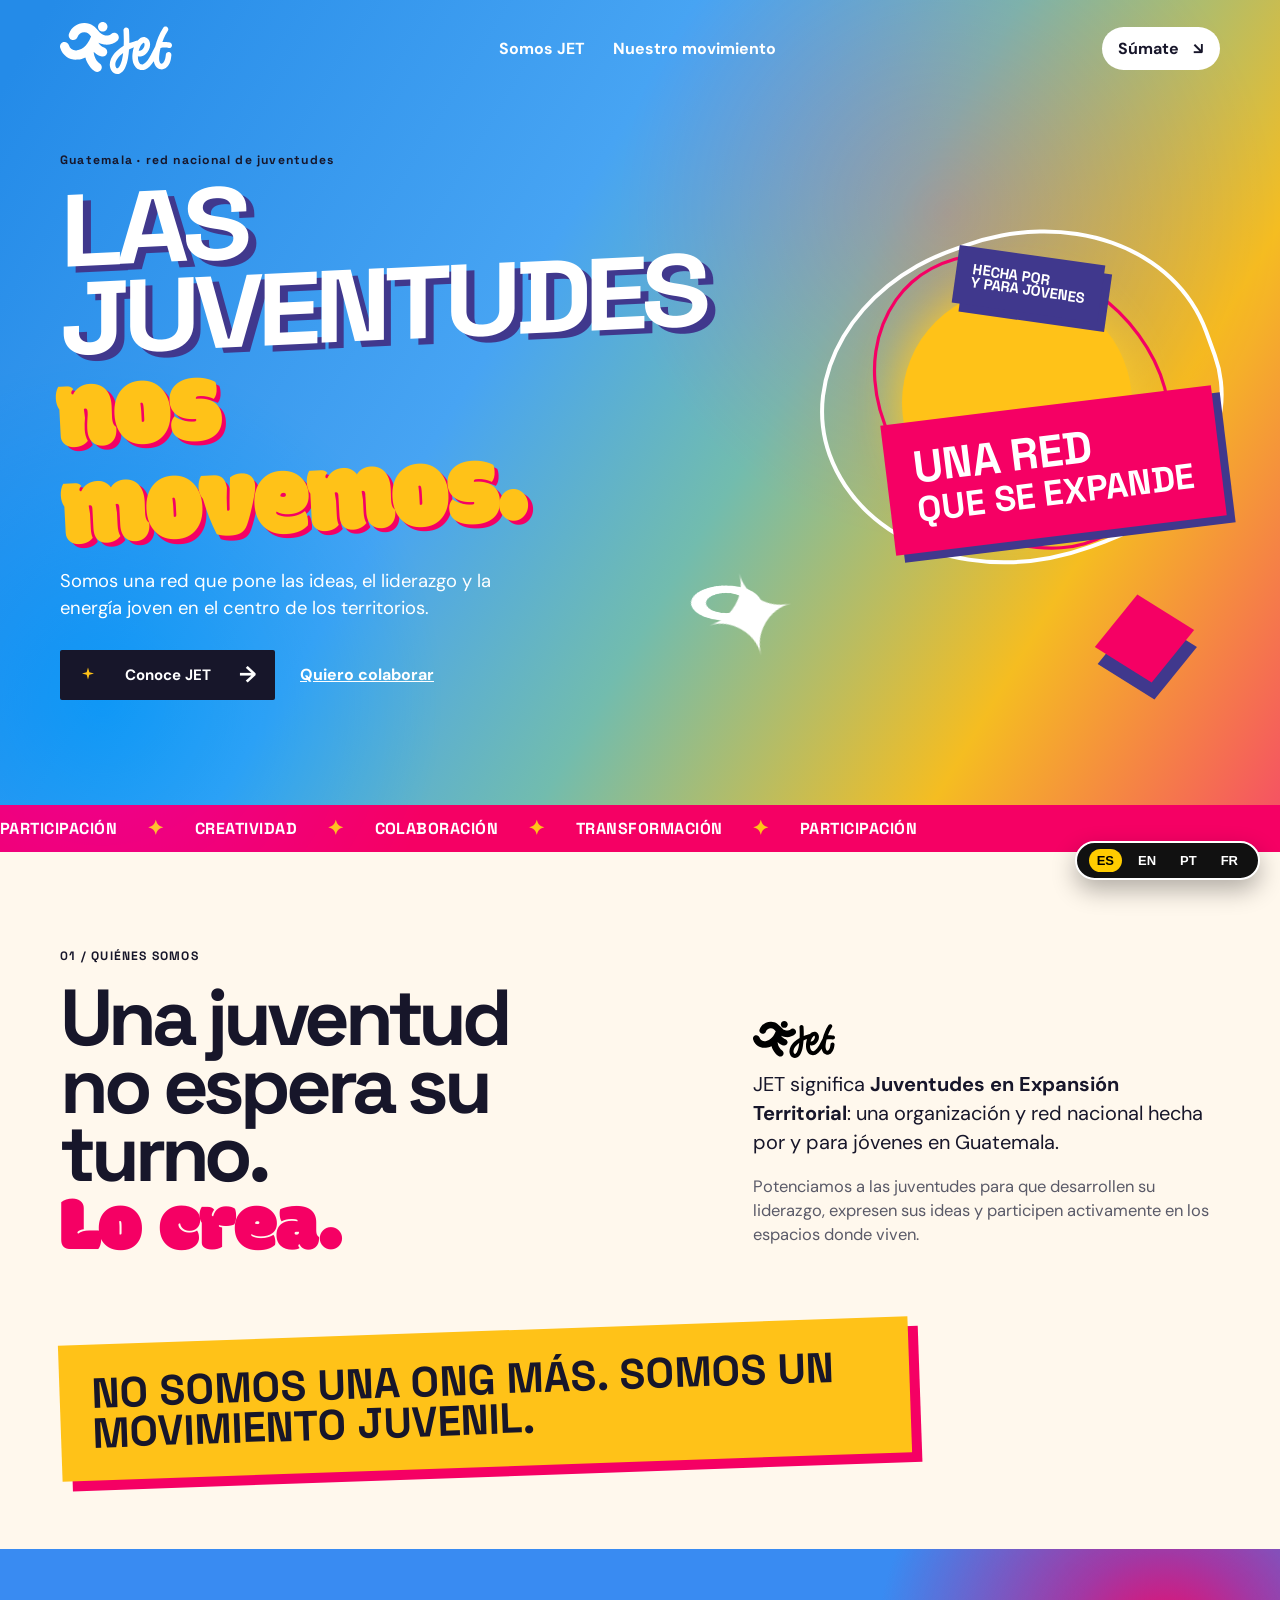
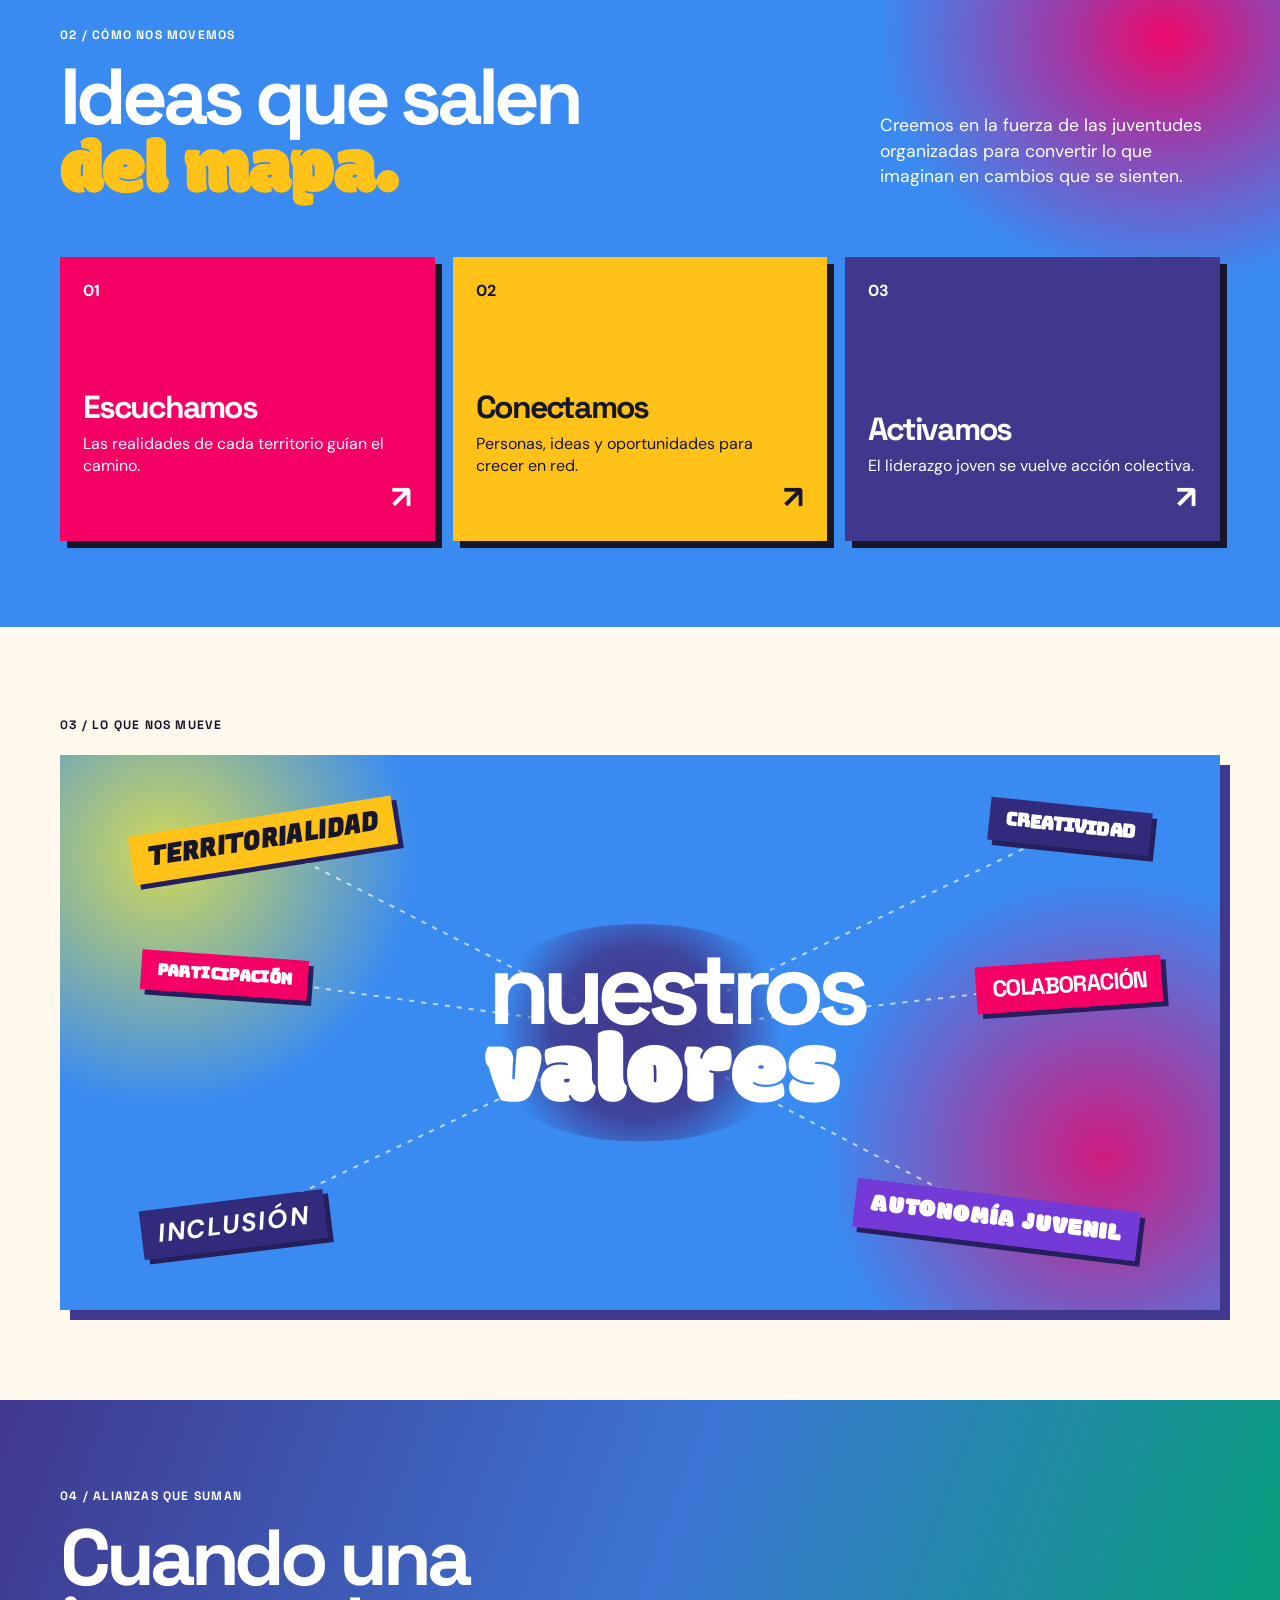
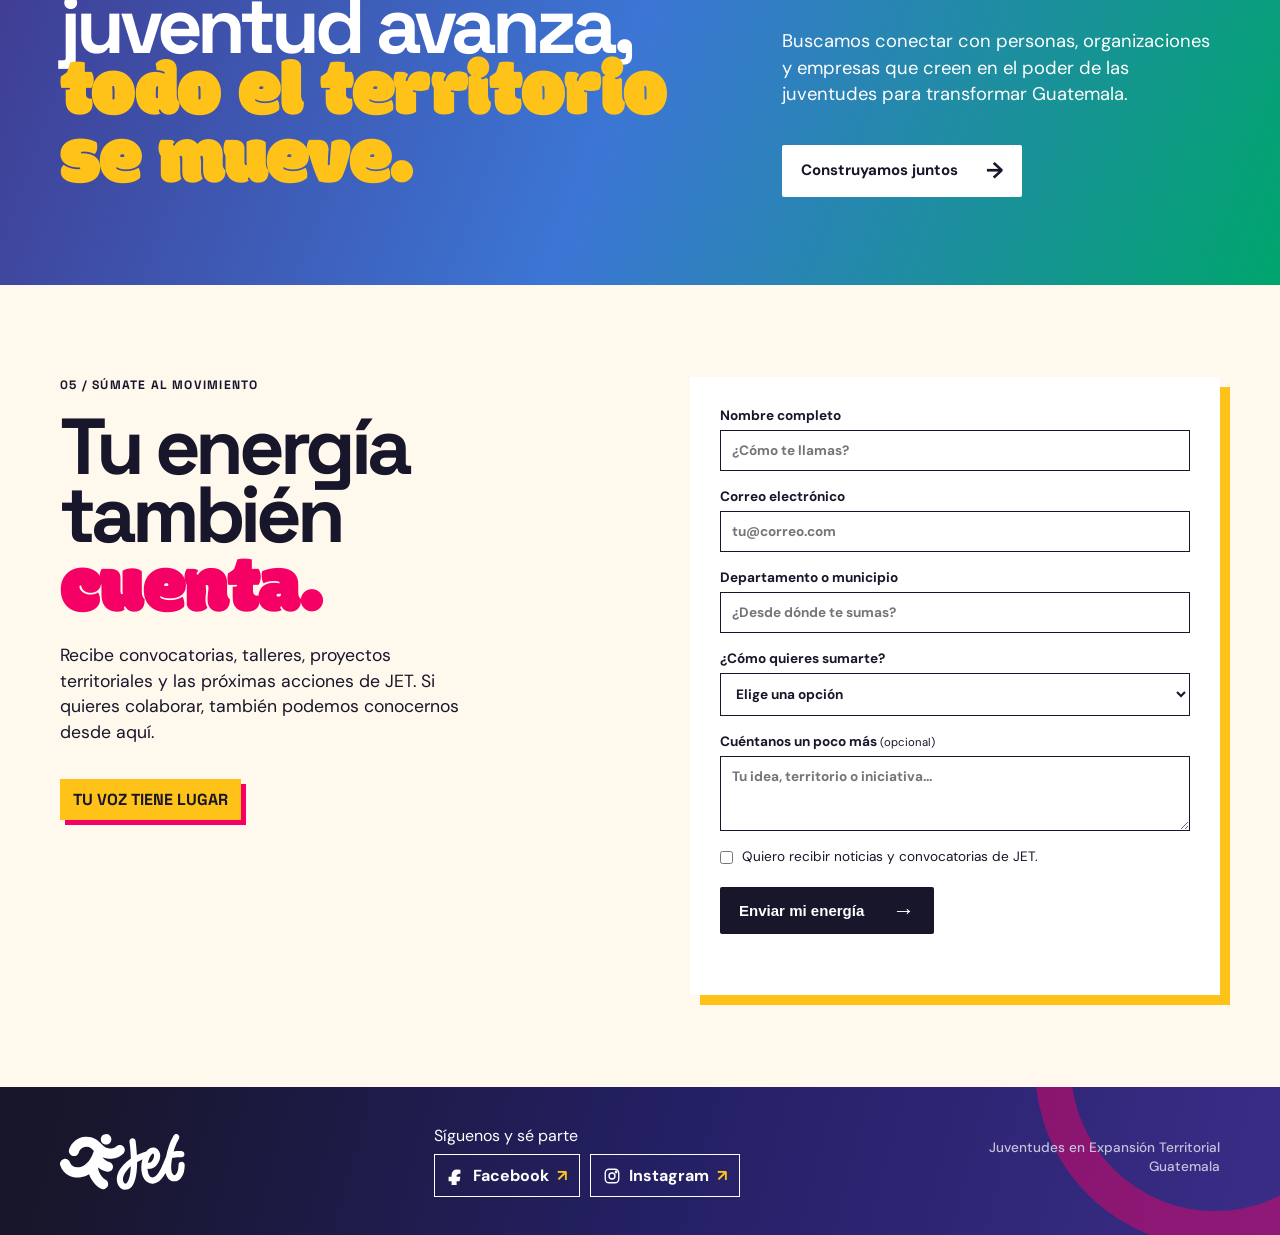
==== commit e4fc59d4: "Update index.html" ====
--- a/index.html
+++ b/index.html
@@ -14,12 +14,12 @@
     <meta charset="UTF-8" />
     <meta name="viewport" content="width=device-width, initial-scale=1.0" />
     
-    <!-- 🚀 SEO ON-PAGE: Título y descripción optimizados para búsquedas de "Somos JET" y "JET" -->
+    <!-- 🚀 SEO ON-PAGE: Título y descripción optimizados -->
     <title>Somos JET — Juventudes en Expansión Territorial | Guatemala</title>
     <meta name="description" content="Somos JET (Juventudes en Expansión Territorial), una red nacional hecha por y para jóvenes en Guatemala. Únete a nuestro movimiento juvenil." />
     <meta name="keywords" content="Somos JET, JET, JET Guatemala, Juventudes en Expansión Territorial, red juvenil guatemala, jóvenes guatemala" />
 
-    <!-- 🚀 SEO SOCIAL (Open Graph): Para que se vea profesional al compartir en WhatsApp o Redes Sociales -->
+    <!-- 🚀 SEO SOCIAL (Open Graph) -->
     <meta property="og:title" content="Somos JET — Juventudes en Expansión Territorial" />
     <meta property="og:description" content="Red nacional hecha por y para jóvenes en Guatemala. Las juventudes nos movemos." />
     <meta property="og:url" content="https://www.somosjet.me" />
@@ -33,8 +33,55 @@
     <link rel="stylesheet" href="motion.css" />
     <link rel="stylesheet" href="refinements.css" />
     <link rel="stylesheet" href="values-network.css" />
+
+    <!-- Estilo personalizado para el selector de idiomas flotante acorde a tu diseño -->
+    <style>
+      .language-selector {
+        position: fixed;
+        bottom: 20px;
+        right: 20px;
+        z-index: 9999;
+        background: #111;
+        border: 2px solid #fff;
+        border-radius: 30px;
+        padding: 6px 12px;
+        display: flex;
+        gap: 8px;
+        box-shadow: 0 10px 25px rgba(0,0,0,0.3);
+        font-family: 'Space Grotesk', sans-serif;
+      }
+      .language-selector button {
+        background: transparent;
+        border: none;
+        color: #fff;
+        font-weight: 700;
+        font-size: 13px;
+        cursor: pointer;
+        padding: 4px 8px;
+        border-radius: 15px;
+        transition: all 0.2s ease;
+      }
+      .language-selector button:hover, .language-selector button.active {
+        background: #ffcc00;
+        color: #000;
+      }
+      /* Ocultar elementos automáticos molestos de Google Translate si aparecen */
+      .goog-te-banner-frame, .goog-te-gadget span { display: none !important; }
+      body { top: 0 !important; }
+    </style>
   </head>
   <body>
+    <!-- 🌐 SELECTOR DE IDIOMAS FLOTANTE -->
+    <div class="language-selector" aria-label="Selector de idiomas">
+      <button onclick="changeLanguage('es')" class="active" id="lang-es">ES</button>
+      <button onclick="changeLanguage('en')" id="lang-en">EN</button>
+      <button onclick="changeLanguage('pt')" id="lang-pt">PT</button>
+      <button onclick="changeLanguage('fr')" id="lang-fr">FR</button>
+    </div>
+
+    <!-- Contenedor oculto requerido para la inicialización de Google Translate -->
+    <div id="google_translate_element" style="display:none;"></div>
+
     <main>
       <!-- SECCIÓN: HERO -->
       <section class="hero" id="inicio">
@@ -111,7 +158,7 @@
         </div>
       </section>
 
-      <!-- SECCIÓN: VALORES (Estructura limpia para evitar amontonamientos visuales) -->
+      <!-- SECCIÓN: VALORES -->
       <section class="values wrap reveal">
         <p class="section-label">03 / LO QUE NOS MUEVE</p>
         <div class="values-stage">
@@ -199,5 +246,28 @@
     </footer>
 
     <script src="script.js"></script>
+
+    <!-- Script de inicialización y control de idiomas -->
+    <script type="text/javascript">
+      function googleTranslateElementInit() {
+        new google.translate.TranslateElement({
+          pageLanguage: 'es',
+          includedLanguages: 'es,en,pt,fr',
+          autoDisplay: false
+        }, 'google_translate_element');
+      }
+
+      function changeLanguage(lang) {
+        var selectField = document.querySelector("select.goog-te-combo");
+        if (selectField) {
+          selectField.value = lang;
+          selectField.dispatchEvent(new Event('change'));
+        }
+        // Actualizar botones activos visualmente
+        document.querySelectorAll('.language-selector button').forEach(btn => btn.classList.remove('active'));
+        document.getElementById('lang-' + lang).classList.add('active');
+      }
+    </script>
+    <script type="text/javascript" src="//translate.google.com/translate_a/element.js?cb=googleTranslateElementInit"></script>
   </body>
 </html>
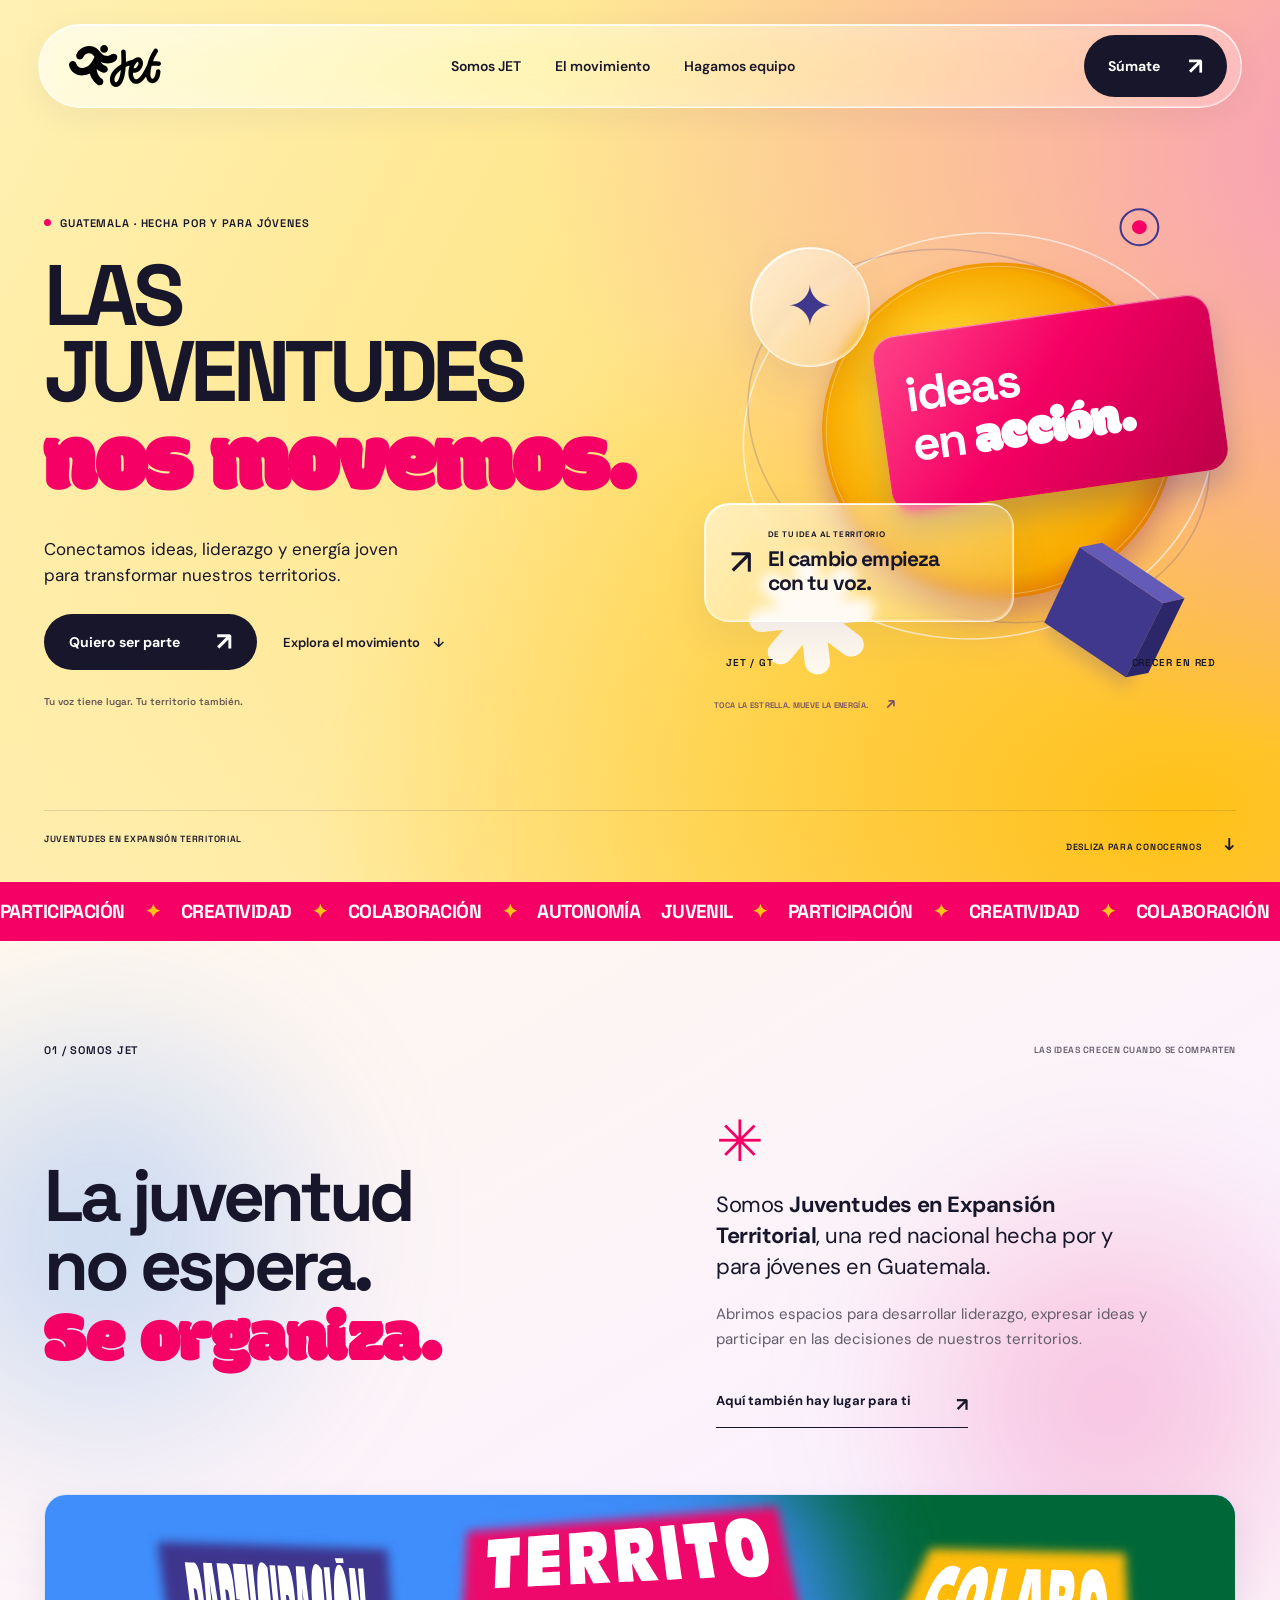
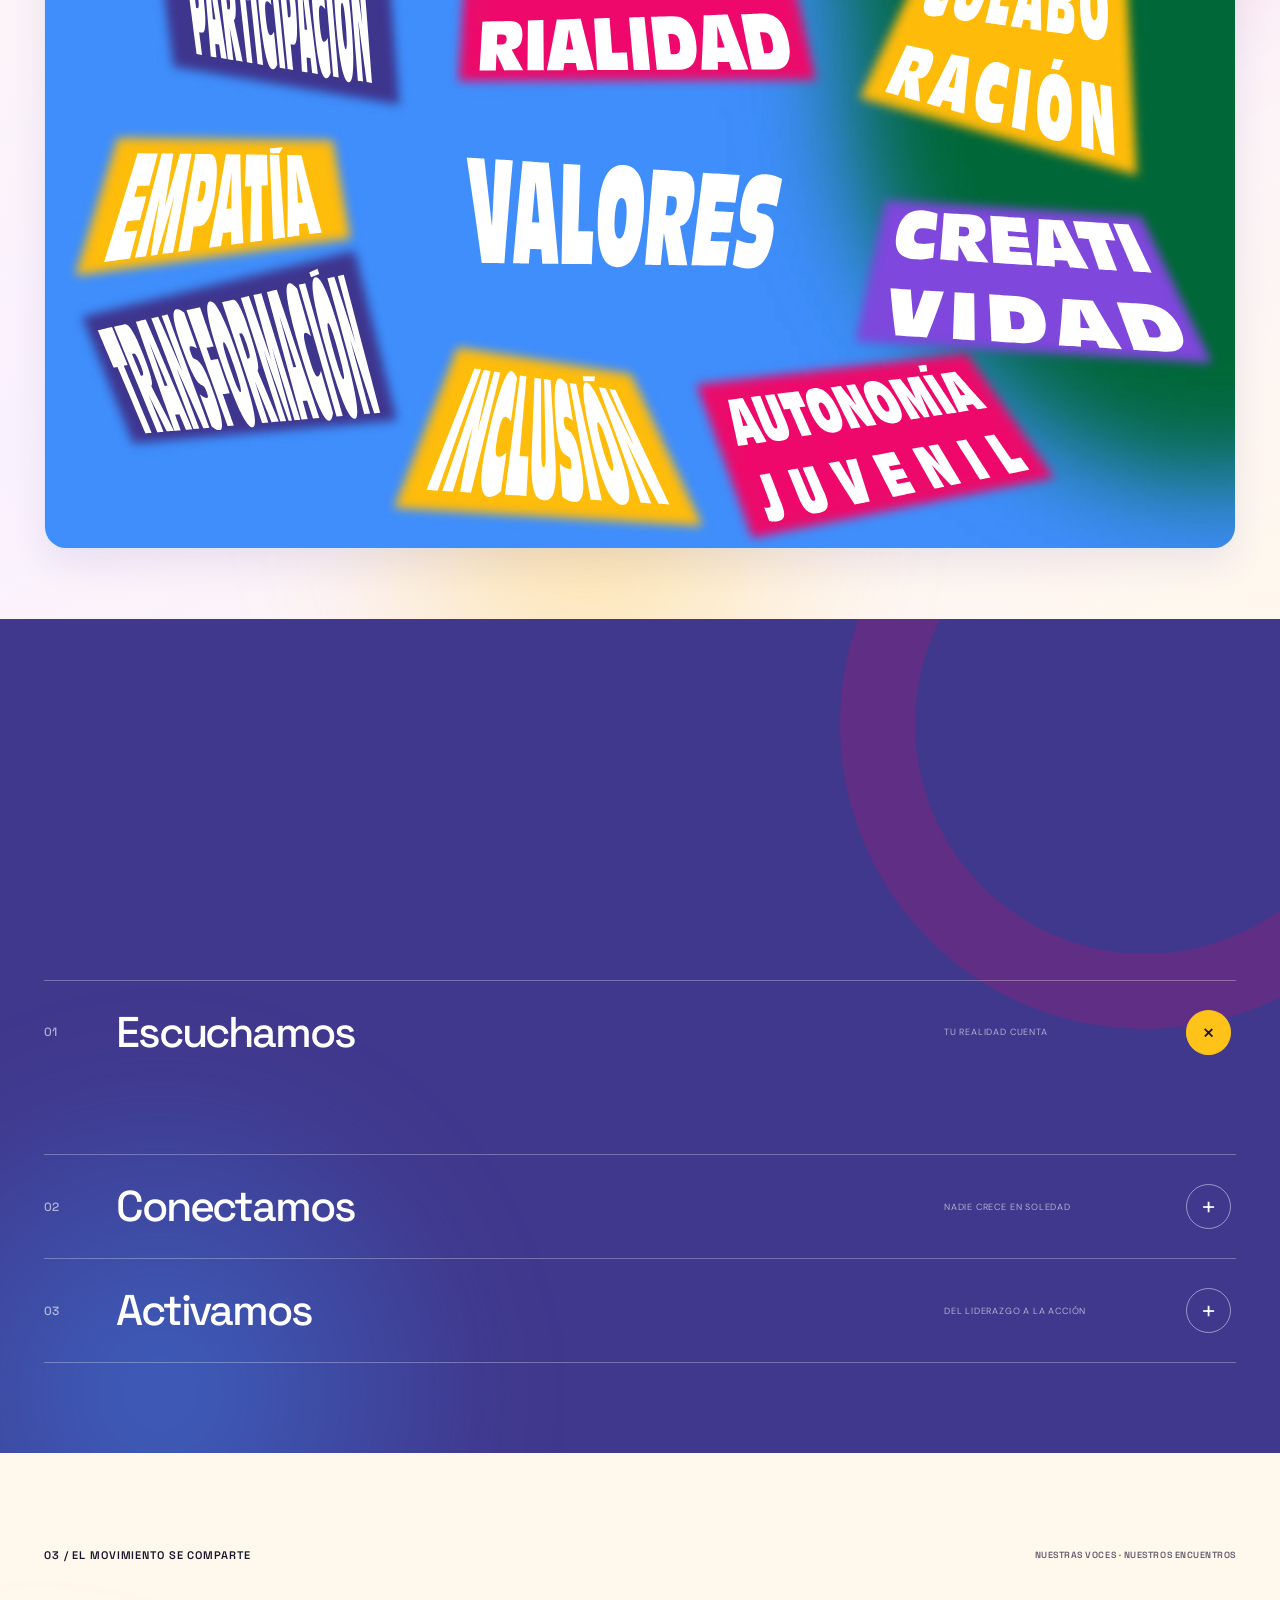
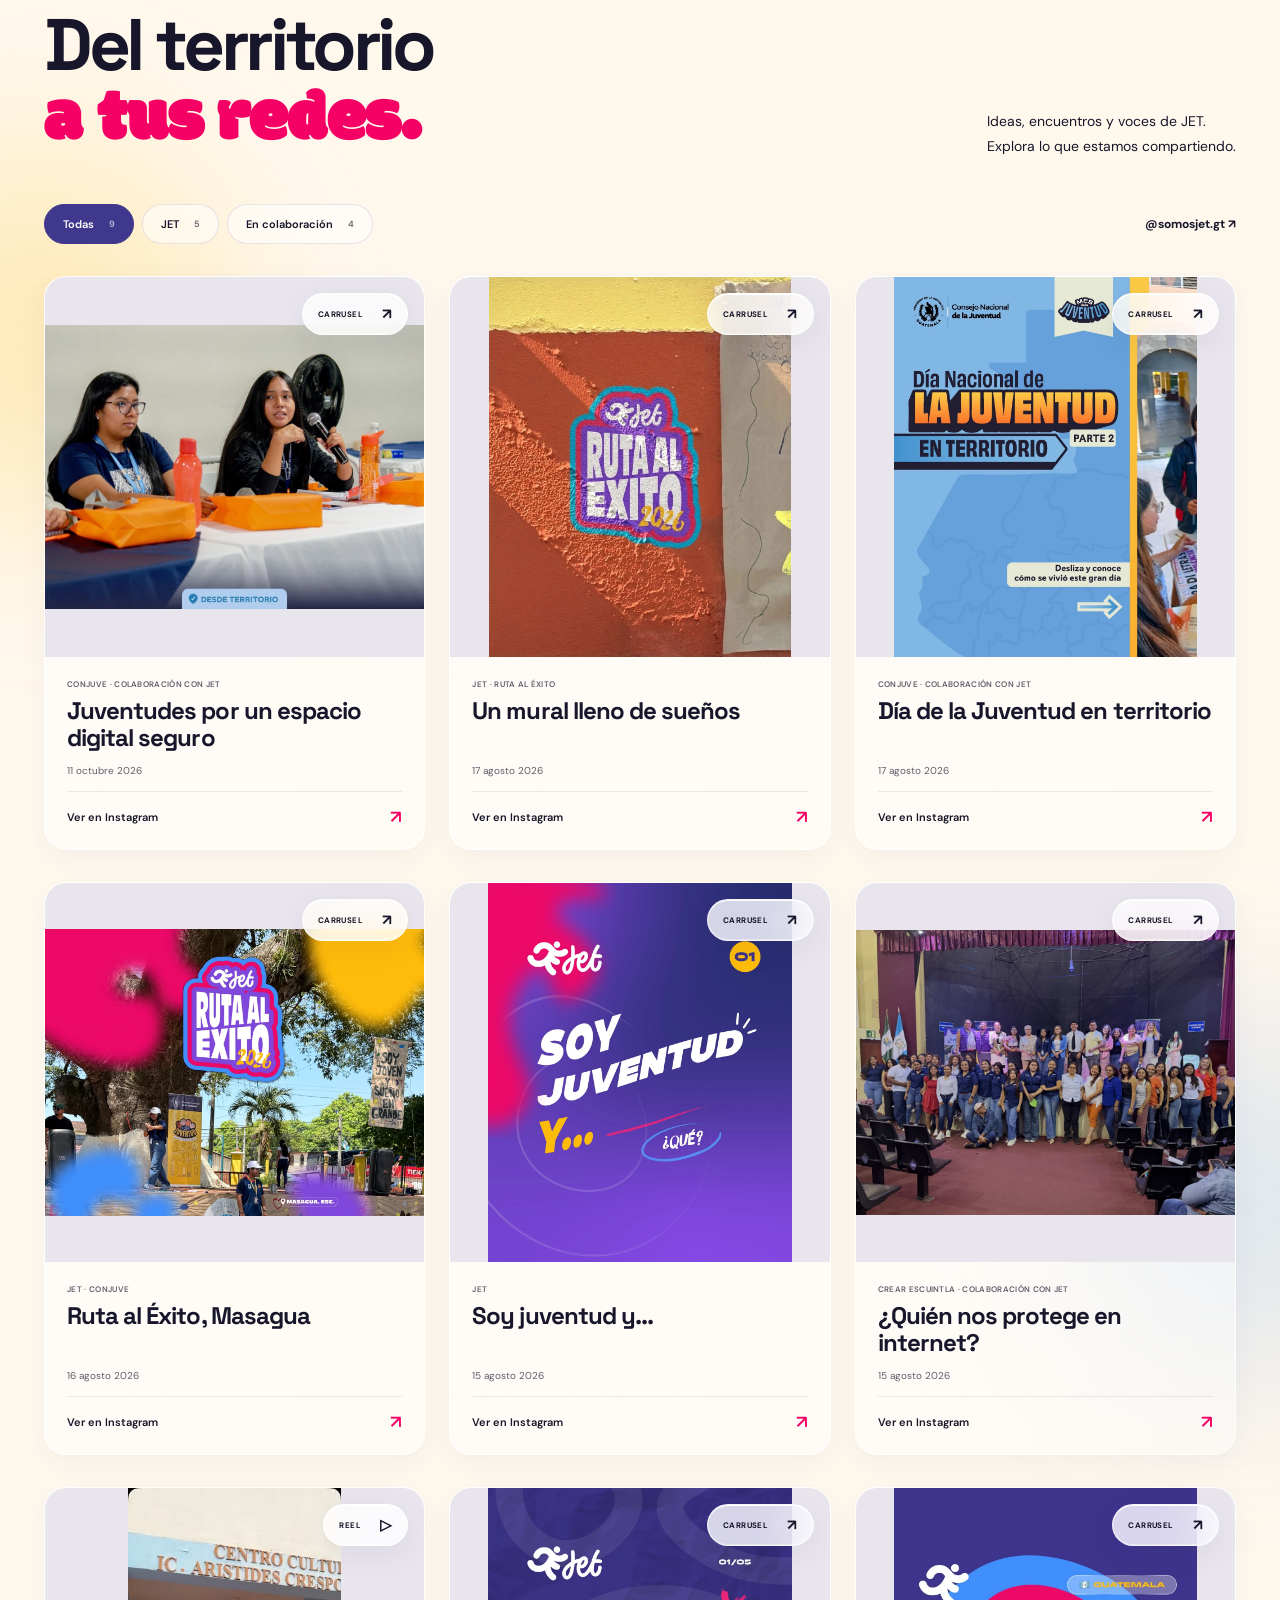
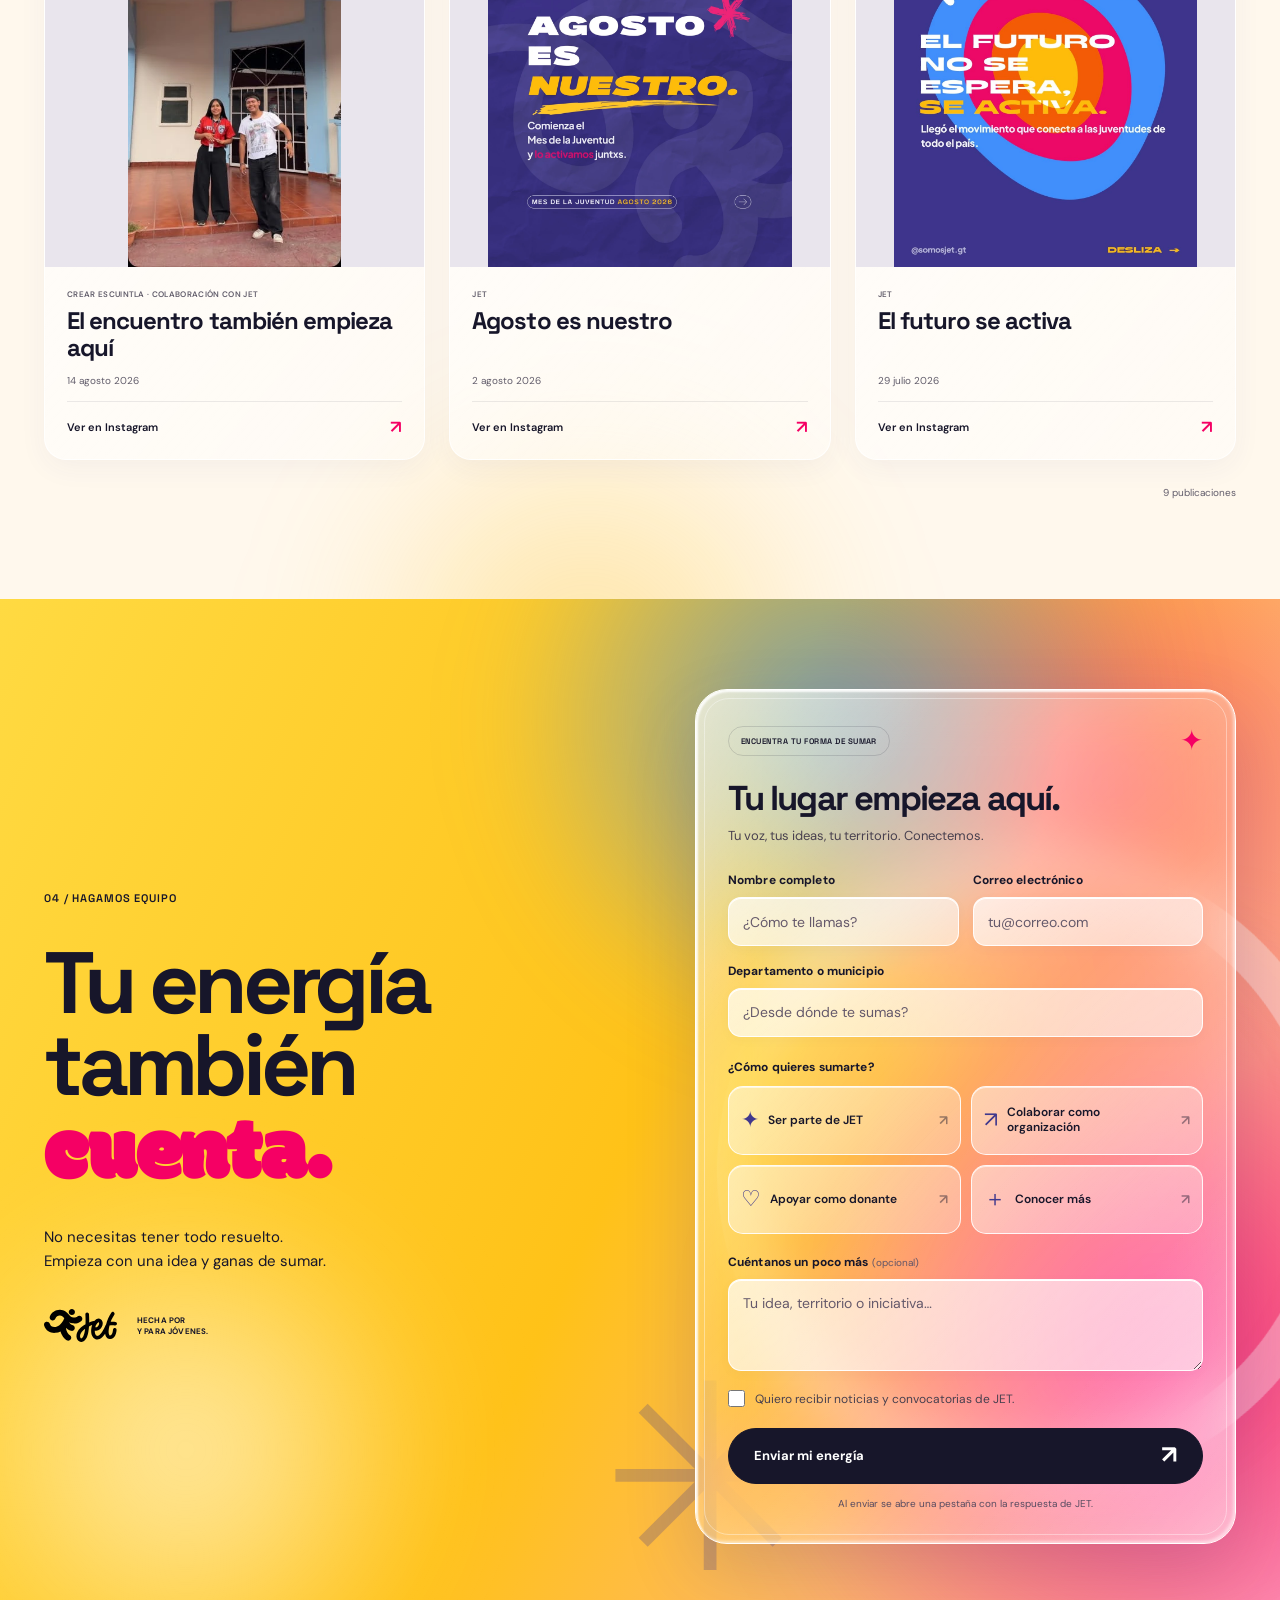
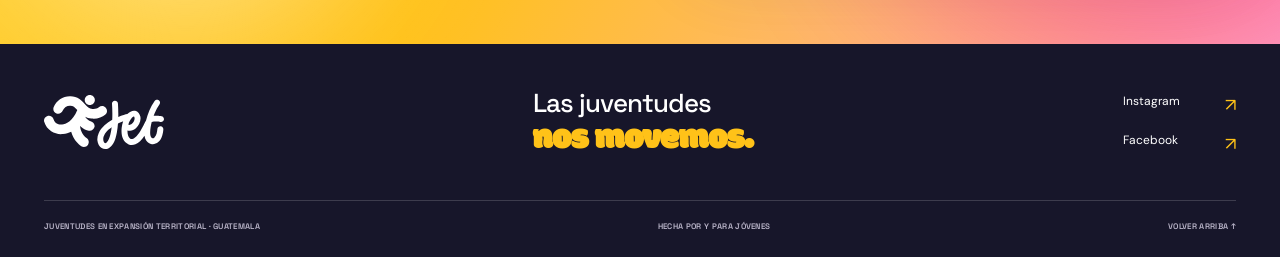
==== commit ea6a92ca: "Renueva JET con fondos animados, Liquid Glass, valores y publicaciones" ====
--- a/index.html
+++ b/index.html
@@ -1,273 +1,121 @@
 <!doctype html>
 <html lang="es">
-  <head>
-    <!-- Google tag (gtag.js) -->
-    <script async src="https://www.googletagmanager.com/gtag/js?id=G-NBPGBDBKK5"></script>
-    <script>
-      window.dataLayer = window.dataLayer || [];
-      function gtag(){dataLayer.push(arguments);}
-      gtag('js', new Date());
+<head>
+  <meta charset="utf-8">
+  <meta name="viewport" content="width=device-width,initial-scale=1">
+  <meta name="description" content="Somos JET, Juventudes en Expansión Territorial: una red hecha por y para jóvenes en Guatemala. Conecta ideas, liderazgo y energía joven en tu territorio.">
+  <title>Somos JET — Juventudes en Expansión Territorial | Guatemala</title>
+  <link rel="canonical" href="https://somosjet.me/">
+  <meta property="og:title" content="Somos JET — Las juventudes nos movemos">
+  <meta property="og:description" content="Ideas, liderazgo y energía joven para transformar nuestros territorios en Guatemala.">
+  <meta property="og:type" content="website">
+  <meta property="og:url" content="https://somosjet.me/">
+  <meta property="og:image" content="https://somosjet.me/assets/social-jet.jpg">
+  <meta name="twitter:card" content="summary_large_image">
+  <meta name="theme-color" content="#ffc218">
+  <script async src="https://www.googletagmanager.com/gtag/js?id=G-NBPGBDBKK5"></script>
+  <script>window.dataLayer=window.dataLayer||[];function gtag(){dataLayer.push(arguments)}gtag('js',new Date());gtag('config','G-NBPGBDBKK5');</script>
+  <link rel="icon" href="./assets/logo-jet.svg" type="image/svg+xml">
+  <link rel="stylesheet" href="./fonts.css">
+  <link rel="stylesheet" href="./styles.css">
+  <link rel="stylesheet" href="./motion.css">
+  <link rel="stylesheet" href="./form.css">
+  <link rel="stylesheet" href="./posts.css">
+</head>
+<body>
+  <a class="skip-link" href="#contenido">Saltar al contenido</a>
+  <header class="nav-shell">
+    <nav class="nav glass-surface" aria-label="Principal">
+      <a href="#inicio" class="brand" aria-label="JET, inicio"><img src="./assets/logo-jet.svg" alt="JET"></a>
+      <div class="nav-links"><a href="#somos">Somos JET</a><a href="#movimiento">El movimiento</a><a href="#sumate">Hagamos equipo</a></div>
+      <a href="#sumate" class="nav-cta">Súmate <span aria-hidden="true">↗</span></a>
+      <button class="menu-button" aria-label="Abrir menú" aria-expanded="false" aria-controls="menu-movil"><span></span><span></span></button>
+    </nav>
+    <div class="mobile-menu glass-surface" id="menu-movil" hidden><a href="#somos">Somos JET</a><a href="#movimiento">El movimiento</a><a href="#sumate">Hagamos equipo</a></div>
+  </header>
+  <main id="contenido">
+    <section class="hero" id="inicio">
+      <div class="hero-gradient" aria-hidden="true"></div>
+      <div class="wrap hero-grid">
+        <div class="hero-copy">
+          <p class="eyebrow"><span class="live-dot"></span> GUATEMALA · HECHA POR Y PARA JÓVENES</p>
+          <h1>LAS<br>JUVENTUDES<br><em>nos movemos.</em></h1>
+          <p class="hero-description">Conectamos ideas, liderazgo y energía joven<br class="desktop-br"> para transformar nuestros territorios.</p>
+          <div class="hero-actions"><a class="button button-ink" href="#sumate">Quiero ser parte <span aria-hidden="true">↗</span></a><a class="quiet-link" href="#movimiento">Explora el movimiento <span aria-hidden="true">↓</span></a></div>
+          <p class="hero-footnote">Tu voz tiene lugar. Tu territorio también.</p>
+        </div>
+        <div class="hero-art" id="glass-stage" aria-label="Composición de colores con tarjetas de vidrio interactivas">
+          <canvas class="art-canvas" id="art-canvas" aria-hidden="true"></canvas>
+          <div class="art-poster" aria-hidden="true"><span>ideas</span><span>en <em>acción.</em></span></div>
+          <div class="art-meta" aria-hidden="true"><span>JET / GT</span><span>CRECER EN RED</span></div>
+          <div class="glass-piece glass-note" id="glass-note" data-config='{"cornerRadius":25,"zRadius":22,"refraction":0.65,"blurAmount":0.08,"chromAberration":0.025,"fresnel":0.65,"specular":0.1,"shadowOpacity":0.14,"brightness":0.08}'>
+            <span class="note-icon" aria-hidden="true">↗</span><div><small>DE TU IDEA AL TERRITORIO</small><strong>El cambio empieza<br>con tu voz.</strong></div>
+          </div>
+          <button class="glass-piece glass-orb" id="glass-orb" type="button" aria-label="Cambiar los colores de la composición" data-config='{"cornerRadius":60,"zRadius":46,"refraction":1.05,"blurAmount":0,"chromAberration":0.04,"fresnel":0.8,"specular":0.13,"button":true,"shadowOpacity":0.18}'><span aria-hidden="true">✦</span></button>
+          <span class="art-caption">TOCA LA ESTRELLA. MUEVE LA ENERGÍA. <span aria-hidden="true">↗</span></span>
+        </div>
+      </div>
+      <div class="hero-bottom wrap"><span>JUVENTUDES EN EXPANSIÓN TERRITORIAL</span><a href="#somos" aria-label="Descubrir qué es JET">DESLIZA PARA CONOCERNOS <span aria-hidden="true">↓</span></a></div>
+    </section>
+    <div class="ticker" aria-label="Participación, creatividad, colaboración y autonomía juvenil"><div aria-hidden="true">PARTICIPACIÓN <i>✦</i> CREATIVIDAD <i>✦</i> COLABORACIÓN <i>✦</i> AUTONOMÍA JUVENIL <i>✦</i> PARTICIPACIÓN <i>✦</i> CREATIVIDAD <i>✦</i> COLABORACIÓN <i>✦</i> AUTONOMÍA JUVENIL <i>✦</i></div></div>
+    <section class="about" id="somos"><div class="ambient ambient-about" aria-hidden="true"><span></span><span></span><span></span></div><div class="wrap">
+      <div class="section-top"><p class="section-label">01 / SOMOS JET</p><p class="side-note">LAS IDEAS CRECEN CUANDO SE COMPARTEN</p></div>
+      <div class="about-grid"><h2>La juventud<br>no espera.<br><em>Se organiza.</em></h2><div class="about-copy"><div class="small-spark" aria-hidden="true">✳</div><p>Somos <strong>Juventudes en Expansión Territorial</strong>, una red nacional hecha por y para jóvenes en Guatemala.</p><p class="muted">Abrimos espacios para desarrollar liderazgo, expresar ideas y participar en las decisiones de nuestros territorios.</p><a href="#sumate" class="underlined">Aquí también hay lugar para ti <span aria-hidden="true">↗</span></a></div></div>
+      <div class="values-collage" id="valores"><picture><source media="(max-width:600px)" srcset="./assets/valores-jet-animados-movil.svg"><img src="./assets/valores-jet-animados.svg" alt="Nuestros valores: participación, territorialidad, colaboración, empatía, creatividad, transformación, inclusión y autonomía juvenil" loading="lazy" width="873" height="480"></picture></div></div>
+    </section>
+    <section class="movement" id="movimiento">
+      <div class="wrap">
+        <div class="section-top"><p class="section-label">02 / EL MOVIMIENTO</p><span class="pill light-pill">IDEAS → CONEXIONES → ACCIÓN</span></div>
+        <div class="movement-heading"><h2>Menos esperar.<br><em>Más movernos.</em></h2><p>Escuchamos lo que pasa cerca.<br>Conectamos para llegar más lejos.<br>Activamos lo que imaginamos.</p></div>
+        <div class="movement-rows">
+          <details open class="movement-row"><summary><span class="row-number">01</span><h3>Escuchamos</h3><span class="row-label">TU REALIDAD CUENTA</span><span class="row-toggle" aria-hidden="true">+</span></summary><div class="row-detail"><p>Las realidades de cada territorio guían el camino. Tu voz y tus ideas son el punto de partida.</p><a href="#sumate">Trae tu idea <span aria-hidden="true">↗</span></a></div></details>
+          <details class="movement-row"><summary><span class="row-number">02</span><h3>Conectamos</h3><span class="row-label">NADIE CRECE EN SOLEDAD</span><span class="row-toggle" aria-hidden="true">+</span></summary><div class="row-detail"><p>Personas, ideas y oportunidades se encuentran para crecer en red. Construimos conexiones entre juventudes y organizaciones.</p><a href="#sumate">Hagamos equipo <span aria-hidden="true">↗</span></a></div></details>
+          <details class="movement-row"><summary><span class="row-number">03</span><h3>Activamos</h3><span class="row-label">DEL LIDERAZGO A LA ACCIÓN</span><span class="row-toggle" aria-hidden="true">+</span></summary><div class="row-detail"><p>El liderazgo joven se vuelve acción colectiva. Queremos que las ideas se conviertan en cambios que se sienten en el territorio.</p><a href="#sumate">Quiero participar <span aria-hidden="true">↗</span></a></div></details>
+        </div>
+      </div>
+    </section>
+<section class="next" id="espacios"><div class="ambient ambient-next" aria-hidden="true"><span></span><span></span><span></span></div><div class="wrap">
+      <div class="section-top"><p class="section-label">03 / EL MOVIMIENTO SE COMPARTE</p><span class="side-note">NUESTRAS VOCES · NUESTROS ENCUENTROS</span></div>
+      <div class="next-heading"><h2>Del territorio<br><em>a tus redes.</em></h2><p>Ideas, encuentros y voces de JET.<br>Explora lo que estamos compartiendo.</p></div>
+      <div class="gallery-toolbar"><div class="gallery-filters" role="group" aria-label="Filtrar publicaciones"><button type="button" data-post-filter="all" aria-pressed="true">Todas <span>9</span></button><button type="button" data-post-filter="jet" aria-pressed="false">JET <span>5</span></button><button type="button" data-post-filter="collab" aria-pressed="false">En colaboración <span>4</span></button></div><a href="https://www.instagram.com/somosjet.gt/" target="_blank" rel="noopener">@somosjet.gt ↗</a></div>
+      <div class="post-grid"><article class="gallery-card" data-post-group="collab"><button class="post-open" type="button" data-post-index="0" aria-label="Abrir publicación: Juventudes por un espacio digital seguro"><span class="post-image"><img src="./assets/posts/participacion-digital-segura-cover.webp" alt="Portada de Juventudes por un espacio digital seguro" loading="lazy" width="1080" height="1080"><span class="post-badge glass-surface">CARRUSEL <span aria-hidden="true">↗</span></span></span><span class="post-credit">CONJUVE · colaboración con JET</span><span class="post-title">Juventudes por un espacio digital seguro</span><span class="post-date">11 octubre 2026</span></button><a class="post-source" href="https://www.instagram.com/conjuveguate_/p/DeXCeeeFNfS/" target="_blank" rel="noopener">Ver en Instagram <span aria-hidden="true">↗</span></a></article><article class="gallery-card" data-post-group="jet"><button class="post-open" type="button" data-post-index="1" aria-label="Abrir publicación: Un mural lleno de sueños"><span class="post-image"><img src="./assets/posts/mural-de-suenos-01.webp" alt="Portada de Un mural lleno de sueños" loading="lazy" width="1080" height="1080"><span class="post-badge glass-surface">CARRUSEL <span aria-hidden="true">↗</span></span></span><span class="post-credit">JET · Ruta al Éxito</span><span class="post-title">Un mural lleno de sueños</span><span class="post-date">17 agosto 2026</span></button><a class="post-source" href="https://www.instagram.com/somosjet.gt/p/DcKCyQdmLhh/" target="_blank" rel="noopener">Ver en Instagram <span aria-hidden="true">↗</span></a></article><article class="gallery-card" data-post-group="collab"><button class="post-open" type="button" data-post-index="2" aria-label="Abrir publicación: Día de la Juventud en territorio"><span class="post-image"><img src="./assets/posts/conjuve-dia-juventud-cover.webp" alt="Portada de Día de la Juventud en territorio" loading="lazy" width="1080" height="1080"><span class="post-badge glass-surface">CARRUSEL <span aria-hidden="true">↗</span></span></span><span class="post-credit">CONJUVE · colaboración con JET</span><span class="post-title">Día de la Juventud en territorio</span><span class="post-date">17 agosto 2026</span></button><a class="post-source" href="https://www.instagram.com/conjuveguate_/p/DcJm8XPlNDE/" target="_blank" rel="noopener">Ver en Instagram <span aria-hidden="true">↗</span></a></article><article class="gallery-card" data-post-group="jet"><button class="post-open" type="button" data-post-index="3" aria-label="Abrir publicación: Ruta al Éxito, Masagua"><span class="post-image"><img src="./assets/posts/ruta-al-exito-01.webp" alt="Portada de Ruta al Éxito, Masagua" loading="lazy" width="1080" height="1080"><span class="post-badge glass-surface">CARRUSEL <span aria-hidden="true">↗</span></span></span><span class="post-credit">JET · CONJUVE</span><span class="post-title">Ruta al Éxito, Masagua</span><span class="post-date">16 agosto 2026</span></button><a class="post-source" href="https://www.instagram.com/somosjet.gt/p/DcHtfe9GPwN/" target="_blank" rel="noopener">Ver en Instagram <span aria-hidden="true">↗</span></a></article><article class="gallery-card" data-post-group="jet"><button class="post-open" type="button" data-post-index="4" aria-label="Abrir publicación: Soy juventud y…"><span class="post-image"><img src="./assets/posts/soy-juventud-y-01.webp" alt="Portada de Soy juventud y…" loading="lazy" width="1080" height="1080"><span class="post-badge glass-surface">CARRUSEL <span aria-hidden="true">↗</span></span></span><span class="post-credit">JET</span><span class="post-title">Soy juventud y…</span><span class="post-date">15 agosto 2026</span></button><a class="post-source" href="https://www.instagram.com/somosjet.gt/p/DcFi3EjjVbB/" target="_blank" rel="noopener">Ver en Instagram <span aria-hidden="true">↗</span></a></article><article class="gallery-card" data-post-group="collab"><button class="post-open" type="button" data-post-index="5" aria-label="Abrir publicación: ¿Quién nos protege en internet?"><span class="post-image"><img src="./assets/posts/chichicaste-cuir-cover.webp" alt="Portada de ¿Quién nos protege en internet?" loading="lazy" width="1080" height="1080"><span class="post-badge glass-surface">CARRUSEL <span aria-hidden="true">↗</span></span></span><span class="post-credit">CREAR Escuintla · colaboración con JET</span><span class="post-title">¿Quién nos protege en internet?</span><span class="post-date">15 agosto 2026</span></button><a class="post-source" href="https://www.instagram.com/crearescuintla/p/DcEqv_6m6hR/" target="_blank" rel="noopener">Ver en Instagram <span aria-hidden="true">↗</span></a></article><article class="gallery-card" data-post-group="collab"><button class="post-open" type="button" data-post-index="6" aria-label="Abrir publicación: El encuentro también empieza aquí"><span class="post-image"><img src="./assets/posts/dialogo-digital-reel-cover.webp" alt="Portada de El encuentro también empieza aquí" loading="lazy" width="1080" height="1080"><span class="post-badge glass-surface">REEL <span aria-hidden="true">▷</span></span></span><span class="post-credit">CREAR Escuintla · colaboración con JET</span><span class="post-title">El encuentro también empieza aquí</span><span class="post-date">14 agosto 2026</span></button><a class="post-source" href="https://www.instagram.com/crearescuintla/reel/DcCfjBGpIb1/" target="_blank" rel="noopener">Ver en Instagram <span aria-hidden="true">↗</span></a></article><article class="gallery-card" data-post-group="jet"><button class="post-open" type="button" data-post-index="7" aria-label="Abrir publicación: Agosto es nuestro"><span class="post-image"><img src="./assets/posts/mes-de-la-juventud-01.webp" alt="Portada de Agosto es nuestro" loading="lazy" width="1080" height="1080"><span class="post-badge glass-surface">CARRUSEL <span aria-hidden="true">↗</span></span></span><span class="post-credit">JET</span><span class="post-title">Agosto es nuestro</span><span class="post-date">2 agosto 2026</span></button><a class="post-source" href="https://www.instagram.com/somosjet.gt/p/DbjtDAajSXs/" target="_blank" rel="noopener">Ver en Instagram <span aria-hidden="true">↗</span></a></article><article class="gallery-card" data-post-group="jet"><button class="post-open" type="button" data-post-index="8" aria-label="Abrir publicación: El futuro se activa"><span class="post-image"><img src="./assets/posts/el-futuro-se-activa-01.webp" alt="Portada de El futuro se activa" loading="lazy" width="1080" height="1080"><span class="post-badge glass-surface">CARRUSEL <span aria-hidden="true">↗</span></span></span><span class="post-credit">JET</span><span class="post-title">El futuro se activa</span><span class="post-date">29 julio 2026</span></button><a class="post-source" href="https://www.instagram.com/somosjet.gt/p/DbZxaJ7jREJ/" target="_blank" rel="noopener">Ver en Instagram <span aria-hidden="true">↗</span></a></article></div><p class="gallery-count" role="status" aria-live="polite">9 publicaciones</p>
+    </div></section>
+    <section class="join" id="sumate">
+      <div class="join-blob" aria-hidden="true"></div><div class="ambient ambient-join" aria-hidden="true"><span></span><span></span><span></span><i class="join-orbit"></i><i class="join-star">✳</i></div><div class="wrap join-grid"><div><p class="section-label">04 / HAGAMOS EQUIPO</p><h2>Tu energía<br>también<br><em>cuenta.</em></h2><p class="join-description">No necesitas tener todo resuelto.<br>Empieza con una idea y ganas de sumar.</p><div class="join-signature"><img src="./assets/logo-jet.svg" alt="JET"><span>HECHA POR<br>Y PARA JÓVENES.</span></div></div>
+<form class="join-panel jet-form glass-surface" id="signup-form" method="post" action="https://script.google.com/macros/s/AKfycbzmk5-RpmLBbQYJhwO20eMuGgKk3XioaUntuuP8SlERgY_eRcZ1VnBp007rBEZBqArc/exec" data-sheet-url="https://script.google.com/macros/s/AKfycbzmk5-RpmLBbQYJhwO20eMuGgKk3XioaUntuuP8SlERgY_eRcZ1VnBp007rBEZBqArc/exec" target="_blank" rel="noopener noreferrer" aria-describedby="jet-form-note">
+  <div class="join-panel-top"><span class="pill">ENCUENTRA TU FORMA DE SUMAR</span><span class="form-spark" aria-hidden="true">✦</span></div>
+  <h3>Tu lugar empieza aquí.</h3>
+  <p class="jet-form-intro">Tu voz, tus ideas, tu territorio. Conectemos.</p>
+  <div class="jet-fields">
+    <label class="jet-field" for="jet-name"><span>Nombre completo</span><input id="jet-name" required name="name" type="text" autocomplete="name" placeholder="¿Cómo te llamas?" maxlength="150"></label>
+    <label class="jet-field" for="jet-email"><span>Correo electrónico</span><input id="jet-email" required name="email" type="email" autocomplete="email" placeholder="tu@correo.com" maxlength="254"></label>
+    <label class="jet-field jet-field-wide" for="jet-location"><span>Departamento o municipio</span><input id="jet-location" required name="location" type="text" autocomplete="address-level2" placeholder="¿Desde dónde te sumas?" maxlength="180"></label>
+  </div>
+  <fieldset class="jet-interest">
+    <legend>¿Cómo quieres sumarte?</legend>
+    <div class="jet-interest-grid">
+      <label class="jet-choice"><input type="radio" name="interest" value="Quiero ser parte de JET" required><span><span class="jet-choice-icon" aria-hidden="true">✦</span><span>Ser parte de JET</span><span class="jet-choice-check" aria-hidden="true">↗</span></span></label>
+      <label class="jet-choice"><input type="radio" name="interest" value="Quiero colaborar como organización" required><span><span class="jet-choice-icon" aria-hidden="true">↗</span><span>Colaborar como organización</span><span class="jet-choice-check" aria-hidden="true">↗</span></span></label>
+      <label class="jet-choice"><input type="radio" name="interest" value="Quiero apoyar como donante" required><span><span class="jet-choice-icon" aria-hidden="true">♡</span><span>Apoyar como donante</span><span class="jet-choice-check" aria-hidden="true">↗</span></span></label>
+      <label class="jet-choice"><input type="radio" name="interest" value="Quiero conocer más" required><span><span class="jet-choice-icon" aria-hidden="true">＋</span><span>Conocer más</span><span class="jet-choice-check" aria-hidden="true">↗</span></span></label>
+    </div>
+  </fieldset>
+  <label class="jet-field jet-message" for="jet-message"><span>Cuéntanos un poco más <small>(opcional)</small></span><textarea id="jet-message" name="message" rows="3" maxlength="3000" placeholder="Tu idea, territorio o iniciativa…"></textarea></label>
+  <label class="jet-consent" for="jet-consent"><input id="jet-consent" required name="consent" value="yes" type="checkbox"><span>Quiero recibir noticias y convocatorias de JET.</span></label>
+  <button class="button button-ink jet-submit" type="submit"><span class="jet-submit-label">Enviar mi energía</span><span aria-hidden="true">↗</span></button>
+  <p class="form-note" id="jet-form-note">Al enviar se abre una pestaña con la respuesta de JET.</p>
+  <p class="jet-form-status" id="form-status" role="status" aria-live="polite" aria-atomic="true" hidden></p>
+  <noscript><p class="jet-form-noscript">El formulario también funciona sin JavaScript. Revisa la respuesta en la pestaña que se abre al enviar.</p></noscript>
+</form>
 
-      gtag('config', 'G-NBPGBDBKK5');
-    </script>
-
-    <meta charset="UTF-8" />
-    <meta name="viewport" content="width=device-width, initial-scale=1.0" />
-    
-    <!-- 🚀 SEO ON-PAGE: Título y descripción optimizados -->
-    <title>Somos JET — Juventudes en Expansión Territorial | Guatemala</title>
-    <meta name="description" content="Somos JET (Juventudes en Expansión Territorial), una red nacional hecha por y para jóvenes en Guatemala. Únete a nuestro movimiento juvenil." />
-    <meta name="keywords" content="Somos JET, JET, JET Guatemala, Juventudes en Expansión Territorial, red juvenil guatemala, jóvenes guatemala" />
-
-    <!-- 🚀 SEO SOCIAL (Open Graph) -->
-    <meta property="og:title" content="Somos JET — Juventudes en Expansión Territorial" />
-    <meta property="og:description" content="Red nacional hecha por y para jóvenes en Guatemala. Las juventudes nos movemos." />
-    <meta property="og:url" content="https://www.somosjet.me" />
-    <meta property="og:type" content="website" />
-    <meta property="og:image" content="https://www.somosjet.me/Logo-JET.svg" />
-
-    <link rel="preconnect" href="https://fonts.googleapis.com" />
-    <link rel="preconnect" href="https://fonts.gstatic.com" crossorigin />
-    <link href="https://fonts.googleapis.com/css2?family=Bungee&family=DM+Sans:opsz,wght@9..40,400;9..40,500;9..40,700&family=Fugaz+One&family=Modak&family=Space+Grotesk:wght@500;600;700&display=swap" rel="stylesheet" />
-    <link rel="stylesheet" href="styles.css" />
-    <link rel="stylesheet" href="motion.css" />
-    <link rel="stylesheet" href="refinements.css" />
-    <link rel="stylesheet" href="values-network.css" />
-
-    <!-- Estilo personalizado para el selector de idiomas flotante acorde a tu diseño -->
-    <style>
-      .language-selector {
-        position: fixed;
-        bottom: 20px;
-        right: 20px;
-        z-index: 9999;
-        background: #111;
-        border: 2px solid #fff;
-        border-radius: 30px;
-        padding: 6px 12px;
-        display: flex;
-        gap: 8px;
-        box-shadow: 0 10px 25px rgba(0,0,0,0.3);
-        font-family: 'Space Grotesk', sans-serif;
-      }
-      .language-selector button {
-        background: transparent;
-        border: none;
-        color: #fff;
-        font-weight: 700;
-        font-size: 13px;
-        cursor: pointer;
-        padding: 4px 8px;
-        border-radius: 15px;
-        transition: all 0.2s ease;
-      }
-      .language-selector button:hover, .language-selector button.active {
-        background: #ffcc00;
-        color: #000;
-      }
-      /* Ocultar elementos automáticos molestos de Google Translate si aparecen */
-      .goog-te-banner-frame, .goog-te-gadget span { display: none !important; }
-      body { top: 0 !important; }
-    </style>
-  </head>
-  <body>
-    <!-- 🌐 SELECTOR DE IDIOMAS FLOTANTE -->
-    <div class="language-selector" aria-label="Selector de idiomas">
-      <button onclick="changeLanguage('es')" class="active" id="lang-es">ES</button>
-      <button onclick="changeLanguage('en')" id="lang-en">EN</button>
-      <button onclick="changeLanguage('pt')" id="lang-pt">PT</button>
-      <button onclick="changeLanguage('fr')" id="lang-fr">FR</button>
-    </div>
-
-    <!-- Contenedor oculto requerido para la inicialización de Google Translate -->
-    <div id="google_translate_element" style="display:none;"></div>
-
-    <main>
-      <!-- SECCIÓN: HERO -->
-      <section class="hero" id="inicio">
-        <nav class="nav wrap" aria-label="Principal">
-          <a class="brand" href="#inicio" aria-label="Somos JET, inicio">
-            <img src="Logo-JET.svg" alt="Logo de Somos JET - Juventudes en Expansión Territorial" />
-          </a>
-          <div class="nav-links">
-            <a href="#somos">Somos JET</a>
-            <a href="#impacto">Nuestro movimiento</a>
-          </div>
-          <a class="nav-cta" href="#sumate">Súmate <span>↘</span></a>
-        </nav>
-        
-        <div class="hero-grid wrap">
-          <div class="hero-copy reveal">
-            <p class="eyebrow">Guatemala · red nacional de juventudes</p>
-            <h1 class="hero-title"><span>LAS JUVENTUDES</span><br /><em>nos movemos.</em></h1>
-            <p class="lead">Somos una red que pone las ideas, el liderazgo y la energía joven en el centro de los territorios.</p>
-            <div class="hero-actions">
-              <a class="button button-dark" href="#somos">
-                <svg class="button-icon" viewBox="0 0 24 24" aria-hidden="true">
-                  <path d="m12 2 1.8 6.2L20 10l-6.2 1.8L12 18l-1.8-6.2L4 10l6.2-1.8L12 2Z"/>
-                </svg>Conoce JET <span>→</span>
-              </a>
-              <a class="text-link" href="#sumate">Quiero colaborar</a>
-            </div>
-          </div>
-          
-          <div class="hero-art" aria-hidden="true">
-            <span class="sun"></span>
-            <span class="orbit orbit-one"></span>
-            <span class="orbit orbit-two"></span>
-            <span class="shape-cube"></span>
-            <span class="shape-ring"></span>
-            <div class="movement-card">UNA RED<br /><strong>QUE SE EXPANDE</strong></div>
-            <div class="floating-tag">HECHA POR<br />Y PARA JÓVENES</div>
-            <span class="squiggle">✦</span>
-          </div>
-        </div>
-        
-        <div class="ticker" aria-label="Nuestros valores">
-          <span>PARTICIPACIÓN</span><i>✦</i><span>CREATIVIDAD</span><i>✦</i><span>COLABORACIÓN</span><i>✦</i><span>TRANSFORMACIÓN</span><i>✦</i><span>PARTICIPACIÓN</span>
-        </div>
-      </section>
-
-      <!-- SECCIÓN: QUIÉNES SOMOS -->
-      <section class="intro wrap reveal" id="somos">
-        <p class="section-label">01 / QUIÉNES SOMOS</p>
-        <div class="intro-layout">
-          <h2>Una juventud<br />no espera su turno.<br /><em>Lo crea.</em></h2>
-          <div class="intro-copy">
-            <img class="intro-mark" src="Logo-JET.svg" alt="Símbolo de Somos JET" />
-            <p class="intro-text">JET significa <strong>Juventudes en Expansión Territorial</strong>: una organización y red nacional hecha por y para jóvenes en Guatemala.</p>
-            <p class="intro-text muted">Potenciamos a las juventudes para que desarrollen su liderazgo, expresen sus ideas y participen activamente en los espacios donde viven.</p>
-          </div>
-        </div>
-        <div class="statement">NO SOMOS UNA ONG MÁS. SOMOS UN MOVIMIENTO JUVENIL.</div>
-      </section>
-
-      <!-- SECCIÓN: IMPACTO -->
-      <section class="impact" id="impacto">
-        <div class="wrap reveal">
-          <p class="section-label light">02 / CÓMO NOS MOVEMOS</p>
-          <div class="impact-header">
-            <h2>Ideas que salen<br /><em>del mapa.</em></h2>
-            <p>Creemos en la fuerza de las juventudes organizadas para convertir lo que imaginan en cambios que se sienten.</p>
-          </div>
-          <div class="impact-cards">
-            <article class="impact-card pink"><span>01</span><h3>Escuchamos</h3><p>Las realidades de cada territorio guían el camino.</p><b>↗</b></article>
-            <article class="impact-card yellow"><span>02</span><h3>Conectamos</h3><p>Personas, ideas y oportunidades para crecer en red.</p><b>↗</b></article>
-            <article class="impact-card purple"><span>03</span><h3>Activamos</h3><p>El liderazgo joven se vuelve acción colectiva.</p><b>↗</b></article>
-          </div>
-        </div>
-      </section>
-
-      <!-- SECCIÓN: VALORES -->
-      <section class="values wrap reveal">
-        <p class="section-label">03 / LO QUE NOS MUEVE</p>
-        <div class="values-stage">
-          <svg class="values-network" aria-hidden="true"><g></g></svg>
-          <h2>nuestros<br /><span>valores</span></h2>
-          <span class="value v1 draggable-value" tabindex="0">TERRITORIALIDAD</span>
-          <span class="value v2 draggable-value" tabindex="0">CREATIVIDAD</span>
-          <span class="value v3 draggable-value" tabindex="0">COLABORACIÓN</span>
-          <span class="value v4 draggable-value" tabindex="0">AUTONOMÍA JUVENIL</span>
-          <span class="value v5 draggable-value" tabindex="0">INCLUSIÓN</span>
-          <span class="value v6 draggable-value" tabindex="0">PARTICIPACIÓN</span>
-        </div>
-      </section>
-
-      <!-- SECCIÓN: ALIANZAS -->
-      <section class="partners">
-        <div class="wrap partner-layout reveal">
-          <div>
-            <p class="section-label light">04 / ALIANZAS QUE SUMAN</p>
-            <h2>Cuando una juventud avanza, <em>todo el territorio se mueve.</em></h2>
-          </div>
-          <div class="partner-copy">
-            <p>Buscamos conectar con personas, organizaciones y empresas que creen en el poder de las juventudes para transformar Guatemala.</p>
-            <a class="button button-light" href="#sumate">Construyamos juntos <span>→</span></a>
-          </div>
-        </div>
-      </section>
-
-      <!-- SECCIÓN: SÚMATE (FORMULARIO) -->
-      <section class="signup" id="sumate">
-        <div class="wrap signup-layout reveal">
-          <div>
-            <p class="section-label">05 / SÚMATE AL MOVIMIENTO</p>
-            <h2>Tu energía<br />también <em>cuenta.</em></h2>
-            <p class="signup-note">Recibe convocatorias, talleres, proyectos territoriales y las próximas acciones de JET. Si quieres colaborar, también podemos conocernos desde aquí.</p>
-            <p class="signup-sticker">TU VOZ TIENE LUGAR</p>
-          </div>
-          <form class="form" id="signup-form" data-sheet-url="https://script.google.com/macros/s/AKfycbzmk5-RpmLBbQYJhwO20eMuGgKk3XioaUntuuP8SlERgY_eRcZ1VnBp007rBEZBqArc/exec">
-            <label>Nombre completo<input required name="name" type="text" placeholder="¿Cómo te llamas?" /></label>
-            <label>Correo electrónico<input required name="email" type="email" placeholder="tu@correo.com" /></label>
-            <label>Departamento o municipio<input required name="location" type="text" placeholder="¿Desde dónde te sumas?" /></label>
-            <label>¿Cómo quieres sumarte?
-              <select required name="interest">
-                <option value="" disabled selected>Elige una opción</option>
-                <option>Quiero ser parte de JET</option>
-                <option>Quiero colaborar como organización</option>
-                <option>Quiero apoyar como donante</option>
-                <option>Quiero conocer más</option>
-              </select>
-            </label>
-            <label>Cuéntanos un poco más <small>(opcional)</small>
-              <textarea name="message" rows="3" placeholder="Tu idea, territorio o iniciativa..."></textarea>
-            </label>
-            <label class="consent">
-              <input required name="consent" value="yes" type="checkbox" /> 
-              <span>Quiero recibir noticias y convocatorias de JET.</span>
-            </label>
-            <button class="button button-dark" type="submit">Enviar mi energía <span>→</span></button>
-            <p class="form-status" id="form-status" aria-live="polite"></p>
-          </form>
-        </div>
-      </section>
-    </main>
-
-    <!-- PIE DE PÁGINA -->
-    <footer>
-      <div class="footer-orbit" aria-hidden="true"></div>
-      <div class="wrap footer-inner">
-        <a class="brand footer-brand" href="#inicio">
-          <img src="Logo-JET.svg" alt="Logo Somos JET" />
-        </a>
-        <div class="socials">
-          <p>Síguenos y sé parte</p>
-          <div>
-            <a class="social-link fb" href="https://www.facebook.com/Somosjet" target="_blank" rel="noreferrer">
-              <svg viewBox="0 0 24 24" aria-hidden="true"><path d="M14 8h3V4.5c-.5-.1-2-.2-3.8-.2-3.7 0-6.2 2.2-6.2 6.3V14H3v4h4v7h4.9v-7h4.1l.7-4h-4.8v-2.8c0-1.2.3-2 2.1-2Z"/></svg>Facebook <span>↗</span>
-            </a>
-            <a class="social-link ig" href="https://www.instagram.com/somosjet.gt/" target="_blank" rel="noreferrer">
-              <svg viewBox="0 0 24 24" aria-hidden="true"><rect x="3" y="3" width="18" height="18" rx="5"/><circle cx="12" cy="12" r="4"/><circle cx="17.5" cy="6.7" r="1"/></svg>Instagram <span>↗</span>
-            </a>
-          </div>
-        </div>
-        <p class="footer-note">Juventudes en Expansión Territorial<br />Guatemala</p>
       </div>
-    </footer>
-
-    <script src="script.js"></script>
-
-    <!-- Script de inicialización y control de idiomas -->
-    <script type="text/javascript">
-      function googleTranslateElementInit() {
-        new google.translate.TranslateElement({
-          pageLanguage: 'es',
-          includedLanguages: 'es,en,pt,fr',
-          autoDisplay: false
-        }, 'google_translate_element');
-      }
-
-      function changeLanguage(lang) {
-        var selectField = document.querySelector("select.goog-te-combo");
-        if (selectField) {
-          selectField.value = lang;
-          selectField.dispatchEvent(new Event('change'));
-        }
-        // Actualizar botones activos visualmente
-        document.querySelectorAll('.language-selector button').forEach(btn => btn.classList.remove('active'));
-        document.getElementById('lang-' + lang).classList.add('active');
-      }
-    </script>
-    <script type="text/javascript" src="//translate.google.com/translate_a/element.js?cb=googleTranslateElementInit"></script>
-  </body>
+    </section>
+  </main>
+  <footer><div class="wrap footer-top"><a href="#inicio" class="footer-logo" aria-label="JET, volver al inicio"><img src="./assets/logo-jet.svg" alt="JET"></a><p>Las juventudes<br><em>nos movemos.</em></p><div class="socials"><a href="https://www.instagram.com/somosjet.gt/" target="_blank" rel="noopener">Instagram <span aria-hidden="true">↗</span></a><a href="https://www.facebook.com/Somosjet" target="_blank" rel="noopener">Facebook <span aria-hidden="true">↗</span></a></div></div><div class="wrap footer-bottom"><span>JUVENTUDES EN EXPANSIÓN TERRITORIAL · GUATEMALA</span><span>HECHA POR Y PARA JÓVENES</span><a href="#inicio">VOLVER ARRIBA ↑</a></div></footer>
+  <dialog class="post-dialog" aria-labelledby="post-dialog-title"><button type="button" class="post-dialog-close" aria-label="Cerrar publicación">×</button><div class="post-dialog-grid"><div class="post-media"><img id="post-dialog-image" alt=""><div class="post-carousel-controls"><button type="button" aria-label="Imagen anterior">←</button><span id="post-image-count" aria-live="polite"></span><button type="button" aria-label="Imagen siguiente">→</button></div></div><div class="post-dialog-copy"><p id="post-dialog-credit"></p><h3 id="post-dialog-title"></h3><time id="post-dialog-date"></time><p id="post-dialog-summary"></p><p id="post-dialog-origin"></p><a id="post-dialog-instagram" class="button button-ink" target="_blank" rel="noopener">Ver publicación original <span aria-hidden="true">↗</span></a><a id="post-dialog-facebook" class="post-facebook" target="_blank" rel="noopener" hidden>También en Facebook ↗</a></div></div></dialog>
+  <script type="application/json" id="jet-posts-data">{"posts": [{"id": "participacion-digital-segura", "title": "Juventudes por un espacio digital seguro", "date": "2026-10-11", "dateLabel": "11 octubre 2026", "author": "CONJUVE", "credit": "CONJUVE · colaboración con JET", "collaboration": true, "platform": "Instagram", "category": "Participación digital", "kind": "carousel", "url": "https://www.instagram.com/conjuveguate_/p/DeXCeeeFNfS/", "summary": "JET participó en un taller para convertir evidencia sobre la participación juvenil en propuestas para un espacio cívico digital seguro, junto a otras organizaciones juveniles.", "cover": "./assets/posts/participacion-digital-segura-cover.webp", "images": ["./assets/posts/participacion-digital-segura-01.webp", "./assets/posts/participacion-digital-segura-02.webp", "./assets/posts/participacion-digital-segura-03.webp", "./assets/posts/participacion-digital-segura-04.webp", "./assets/posts/participacion-digital-segura-05.webp", "./assets/posts/participacion-digital-segura-06.webp", "./assets/posts/participacion-digital-segura-07.webp", "./assets/posts/participacion-digital-segura-08.webp"], "carouselComplete": true}, {"id": "mural-de-suenos", "title": "Un mural lleno de sueños", "date": "2026-08-17", "dateLabel": "17 agosto 2026", "author": "JET", "credit": "JET · Ruta al Éxito", "collaboration": false, "platform": "Instagram", "category": "Desde Masagua", "kind": "carousel", "url": "https://www.instagram.com/somosjet.gt/p/DcKCyQdmLhh/", "facebookUrl": "https://www.facebook.com/Somosjet/posts/pfbid0386NV4F3Y5Hw3WbLU2LxRDEJUqzwxC1maehKJ8o1qcCcmWwEEQkzut5eCa3dvdcSrl", "summary": "En Ruta al Éxito, las juventudes de Masagua escribieron sus metas y los pasos que ya están dando para construirlas. El escenario se convirtió en un mural de futuros posibles.", "cover": "./assets/posts/mural-de-suenos-01.webp", "images": ["./assets/posts/mural-de-suenos-01.webp", "./assets/posts/mural-de-suenos-02.webp", "./assets/posts/mural-de-suenos-03.webp", "./assets/posts/mural-de-suenos-04.webp", "./assets/posts/mural-de-suenos-05.webp", "./assets/posts/mural-de-suenos-06.webp", "./assets/posts/mural-de-suenos-07.webp", "./assets/posts/mural-de-suenos-08.webp", "./assets/posts/mural-de-suenos-09.webp", "./assets/posts/mural-de-suenos-10.webp", "./assets/posts/mural-de-suenos-11.webp", "./assets/posts/mural-de-suenos-12.webp", "./assets/posts/mural-de-suenos-13.webp", "./assets/posts/mural-de-suenos-14.webp", "./assets/posts/mural-de-suenos-15.webp"], "carouselComplete": true}, {"id": "conjuve-dia-juventud", "title": "Día de la Juventud en territorio", "date": "2026-08-17", "dateLabel": "17 agosto 2026", "author": "CONJUVE", "credit": "CONJUVE · colaboración con JET", "collaboration": true, "platform": "Instagram", "category": "En colaboración", "kind": "carousel", "url": "https://www.instagram.com/conjuveguate_/p/DcJm8XPlNDE/", "summary": "Segunda parte del recorrido de CONJUVE por las actividades del Día Nacional e Internacional de la Juventud, con encuentros y acciones en distintos territorios de Guatemala.", "cover": "./assets/posts/conjuve-dia-juventud-cover.webp", "images": ["./assets/posts/conjuve-dia-juventud-01.webp", "./assets/posts/conjuve-dia-juventud-02.webp", "./assets/posts/conjuve-dia-juventud-03.webp", "./assets/posts/conjuve-dia-juventud-04.webp", "./assets/posts/conjuve-dia-juventud-05.webp", "./assets/posts/conjuve-dia-juventud-06.webp", "./assets/posts/conjuve-dia-juventud-07.webp", "./assets/posts/conjuve-dia-juventud-08.webp", "./assets/posts/conjuve-dia-juventud-09.webp", "./assets/posts/conjuve-dia-juventud-10.webp", "./assets/posts/conjuve-dia-juventud-11.webp"], "carouselComplete": true}, {"id": "ruta-al-exito", "title": "Ruta al Éxito, Masagua", "date": "2026-08-16", "dateLabel": "16 agosto 2026", "author": "JET", "credit": "JET · CONJUVE", "collaboration": true, "platform": "Instagram", "category": "Desde Masagua", "kind": "carousel", "url": "https://www.instagram.com/somosjet.gt/p/DcHtfe9GPwN/", "facebookUrl": "https://www.facebook.com/Somosjet/posts/pfbid02Cj2eE2bHHvfJyZ9F1zyLaYD1UcARLvpQsmfk8s7qBEyyWZKbwzhZRc4gCyQsVFu2l", "summary": "Más de 200 juventudes de Masagua se encontraron para conversar sobre orientación laboral, oportunidades y sus sueños, en un espacio creado por JET y CONJUVE.", "cover": "./assets/posts/ruta-al-exito-01.webp", "images": ["./assets/posts/ruta-al-exito-01.webp", "./assets/posts/ruta-al-exito-02.webp", "./assets/posts/ruta-al-exito-03.webp", "./assets/posts/ruta-al-exito-04.webp", "./assets/posts/ruta-al-exito-05.webp", "./assets/posts/ruta-al-exito-06.webp", "./assets/posts/ruta-al-exito-07.webp"], "carouselComplete": true}, {"id": "soy-juventud-y", "title": "Soy juventud y…", "date": "2026-08-15", "dateLabel": "15 agosto 2026", "author": "JET", "credit": "JET", "collaboration": false, "platform": "Instagram", "category": "Nuestra voz", "kind": "carousel", "url": "https://www.instagram.com/somosjet.gt/p/DcFi3EjjVbB/", "facebookUrl": "https://www.facebook.com/Somosjet/posts/pfbid0LmghrV7XVNQNJ3sFBt9coM9RRhWWPpstCx7zqbTL1wHWWcTYuD8Rv73XuxSPfVCrl", "summary": "Una invitación para completar la frase con lo que hacemos, soñamos y construimos desde nuestros territorios. Ser joven tiene muchas formas; queremos escucharlas.", "cover": "./assets/posts/soy-juventud-y-01.webp", "images": ["./assets/posts/soy-juventud-y-01.webp", "./assets/posts/soy-juventud-y-02.webp", "./assets/posts/soy-juventud-y-03.webp", "./assets/posts/soy-juventud-y-04.webp", "./assets/posts/soy-juventud-y-05.webp"], "carouselComplete": true}, {"id": "chichicaste-cuir", "title": "¿Quién nos protege en internet?", "date": "2026-08-15", "dateLabel": "15 agosto 2026", "author": "CREAR Escuintla", "credit": "CREAR Escuintla · colaboración con JET", "collaboration": true, "platform": "Instagram", "category": "Participación digital", "kind": "carousel", "url": "https://www.instagram.com/crearescuintla/p/DcEqv_6m6hR/", "summary": "Más de 200 juventudes de Escuintla, Masagua y Palín dialogaron sobre violencias digitales y la iniciativa 6280, y presentaron propuestas para entornos digitales libres de violencia.", "cover": "./assets/posts/chichicaste-cuir-cover.webp", "images": ["./assets/posts/chichicaste-cuir-01.webp", "./assets/posts/chichicaste-cuir-02.webp", "./assets/posts/chichicaste-cuir-03.webp", "./assets/posts/chichicaste-cuir-04.webp", "./assets/posts/chichicaste-cuir-05.webp", "./assets/posts/chichicaste-cuir-06.webp", "./assets/posts/chichicaste-cuir-07.webp", "./assets/posts/chichicaste-cuir-08.webp", "./assets/posts/chichicaste-cuir-09.webp", "./assets/posts/chichicaste-cuir-10.webp"], "carouselComplete": true}, {"id": "dialogo-digital-reel", "title": "El encuentro también empieza aquí", "date": "2026-08-14", "dateLabel": "14 agosto 2026", "author": "CREAR Escuintla", "credit": "CREAR Escuintla · colaboración con JET", "collaboration": true, "platform": "Instagram", "category": "Participación digital", "kind": "reel", "url": "https://www.instagram.com/crearescuintla/reel/DcCfjBGpIb1/", "summary": "Invitación en video al diálogo para las juventudes en el Centro Cultural de Escuintla, anunciado para el 15 de agosto a las 9:00 de la mañana.", "cover": "./assets/posts/dialogo-digital-reel-cover.webp", "images": ["./assets/posts/dialogo-digital-reel-cover.webp"], "carouselComplete": false}, {"id": "mes-de-la-juventud", "title": "Agosto es nuestro", "date": "2026-08-02", "dateLabel": "2 agosto 2026", "author": "JET", "credit": "JET", "collaboration": false, "platform": "Instagram", "category": "Nuestra voz", "kind": "carousel", "url": "https://www.instagram.com/somosjet.gt/p/DbjtDAajSXs/", "facebookUrl": "https://www.facebook.com/Somosjet/posts/pfbid0njUR6Q7tAkpwjqBc8eEBvWEZmpPvYjA6g8EMUBGUGaA6mkPJDyUcDzR8Y8S6GVYcl", "summary": "Celebramos el Mes de la Juventud creando, cuestionando, organizándonos y haciendo comunidad. Somos el presente y estamos activando desde todos los territorios.", "cover": "./assets/posts/mes-de-la-juventud-01.webp", "images": ["./assets/posts/mes-de-la-juventud-01.webp", "./assets/posts/mes-de-la-juventud-02.webp", "./assets/posts/mes-de-la-juventud-03.webp", "./assets/posts/mes-de-la-juventud-04.webp", "./assets/posts/mes-de-la-juventud-05.webp"], "carouselComplete": true}, {"id": "el-futuro-se-activa", "title": "El futuro se activa", "date": "2026-07-29", "dateLabel": "29 julio 2026", "author": "JET", "credit": "JET", "collaboration": false, "platform": "Instagram", "category": "Somos JET", "kind": "carousel", "url": "https://www.instagram.com/somosjet.gt/p/DbZxaJ7jREJ/", "facebookUrl": "https://www.facebook.com/Somosjet/posts/pfbid025D4a4ygyF8rvZHkDgMczrZnfYKXysCV1H3XSyrbDKp2mS3JAcf4SFsxTR4vaR4Rol", "summary": "Presentamos una red nacional hecha por y para jóvenes: espacios seguros, laboratorios creativos, apoyo mutuo y acción en los territorios para convertir ideas en proyectos.", "cover": "./assets/posts/el-futuro-se-activa-01.webp", "images": ["./assets/posts/el-futuro-se-activa-01.webp", "./assets/posts/el-futuro-se-activa-02.webp", "./assets/posts/el-futuro-se-activa-03.webp", "./assets/posts/el-futuro-se-activa-04.webp", "./assets/posts/el-futuro-se-activa-05.webp"], "carouselComplete": true}]}</script>
+  <script type="module" src="./app.js"></script>
+  <script src="./form.js"></script>
+  <script src="./posts.js"></script>
+</body>
 </html>
--- a/fonts.css
+++ b/fonts.css
@@ -0,0 +1,56 @@
+@font-face {
+  font-family: 'DM Sans';
+  font-style: normal;
+  font-weight: 400;
+  font-display: swap;
+  src: url(./assets/font-1.ttf) format('truetype');
+}
+@font-face {
+  font-family: 'DM Sans';
+  font-style: normal;
+  font-weight: 500;
+  font-display: swap;
+  src: url(./assets/font-2.ttf) format('truetype');
+}
+@font-face {
+  font-family: 'DM Sans';
+  font-style: normal;
+  font-weight: 600;
+  font-display: swap;
+  src: url(./assets/font-3.ttf) format('truetype');
+}
+@font-face {
+  font-family: 'DM Sans';
+  font-style: normal;
+  font-weight: 700;
+  font-display: swap;
+  src: url(./assets/font-4.ttf) format('truetype');
+}
+@font-face {
+  font-family: 'Modak';
+  font-style: normal;
+  font-weight: 400;
+  font-display: swap;
+  src: url(./assets/font-5.ttf) format('truetype');
+}
+@font-face {
+  font-family: 'Space Grotesk';
+  font-style: normal;
+  font-weight: 500;
+  font-display: swap;
+  src: url(./assets/font-6.ttf) format('truetype');
+}
+@font-face {
+  font-family: 'Space Grotesk';
+  font-style: normal;
+  font-weight: 600;
+  font-display: swap;
+  src: url(./assets/font-7.ttf) format('truetype');
+}
+@font-face {
+  font-family: 'Space Grotesk';
+  font-style: normal;
+  font-weight: 700;
+  font-display: swap;
+  src: url(./assets/font-8.ttf) format('truetype');
+}
--- a/styles.css
+++ b/styles.css
@@ -1 +1,8 @@
-:root{--blue:#398bf2;--pink:#f50064;--purple:#40388d;--yellow:#ffc218;--ink:#17162a;--cream:#fff8ed;--white:#fff}*{box-sizing:border-box}html{scroll-behavior:smooth}body{margin:0;color:var(--ink);background:var(--cream);font-family:"DM Sans",sans-serif}.wrap{width:min(1160px,calc(100% - 48px));margin:auto}.hero{min-height:100vh;overflow:hidden;position:relative;background:linear-gradient(121deg,#248be8 3%,#47a4f3 39%,#72bcae 57%,#f5bd21 79%,#f54b67 100%)}.hero:after{content:"";inset:0;position:absolute;pointer-events:none;background:radial-gradient(circle at 8% 82%,#0073e6,transparent 25%),radial-gradient(circle at 74% 25%,#f80063aa,transparent 29%);mix-blend-mode:soft-light}.nav{height:96px;display:flex;align-items:center;justify-content:space-between;position:relative;z-index:3}.brand img{width:112px;display:block;filter:brightness(0) invert(1)}.nav-links{display:flex;gap:28px}.nav a{color:#fff;text-decoration:none;font-weight:700}.nav-cta{padding:11px 16px;border-radius:99px;background:#fff;color:var(--ink)!important}.nav-cta span{padding-left:10px}.hero-grid{min-height:calc(100vh - 143px);display:grid;grid-template-columns:1.05fr .95fr;align-items:center;position:relative;z-index:1}.hero-copy{padding:56px 0 105px}.eyebrow,.section-label{font-family:"Space Grotesk",sans-serif;font-weight:700;font-size:.76rem;letter-spacing:.1em;margin:0 0 20px}.hero h1,.intro h2,.impact h2,.partners h2,.signup h2{font-family:"Space Grotesk",sans-serif;letter-spacing:-.065em;line-height:.86;font-size:clamp(3.8rem,8vw,7.5rem);margin:0;color:#fff;font-weight:700}.hero h1 em,.intro h2 em,.impact h2 em,.partners h2 em,.signup h2 em{font-family:Modak,serif;font-weight:400;letter-spacing:-.02em;font-style:normal}.lead{max-width:455px;color:#fff;font-size:1.15rem;line-height:1.45;margin:28px 0}.hero-actions{display:flex;align-items:center;gap:25px}.button{display:inline-flex;align-items:center;gap:28px;padding:15px 19px;border-radius:2px;text-decoration:none;font-weight:700;font-size:.94rem;border:none;cursor:pointer}.button span{font-size:1.4rem;line-height:.7}.button-dark{background:var(--ink);color:#fff}.text-link{color:#fff;font-weight:700}.hero-art{height:480px;position:relative}.sun{position:absolute;width:230px;height:230px;background:var(--yellow);border-radius:50%;top:78px;right:88px;box-shadow:0 0 46px #ffcc28}.orbit{position:absolute;border:4px solid #fff;border-radius:48% 52% 44% 56%;width:400px;height:330px;right:0;top:24px;transform:rotate(-20deg)}.orbit-two{transform:rotate(35deg) scale(.8);border-color:var(--pink)}.movement-card,.floating-tag{position:absolute;z-index:2;color:#fff;font-family:"Space Grotesk",sans-serif;font-weight:700;line-height:.88;box-shadow:8px 8px 0 #40388d}.movement-card{font-size:clamp(1.8rem,3.5vw,3.35rem);background:var(--pink);padding:26px 27px;right:0;top:195px;transform:rotate(-7deg)}.movement-card strong{font-size:.79em}.floating-tag{background:var(--purple);padding:16px;left:31px;top:72px;transform:rotate(8deg);font-size:.92rem}.squiggle{font-size:7rem;color:#fff;position:absolute;bottom:0;left:35px;transform:rotate(-15deg)}.ticker{background:var(--pink);color:#fff;display:flex;white-space:nowrap;gap:30px;align-items:center;overflow:hidden;height:47px;font-weight:700;letter-spacing:.03em}.ticker span{font-family:"Space Grotesk";font-size:1rem}.ticker i{color:var(--yellow);font-style:normal;font-size:1.25rem}.intro{padding:130px 0 108px}.intro-layout{display:grid;grid-template-columns:1.15fr .85fr;gap:60px;align-items:end}.intro h2,.impact h2,.partners h2,.signup h2{color:var(--ink);font-size:clamp(3rem,6.2vw,6rem)}.intro h2 em{color:var(--pink)}.intro-text{font-size:1.25rem;line-height:1.45;margin:0 0 18px}.muted{color:#5a5a68;font-size:1.03rem}.statement{font-family:"Space Grotesk";font-weight:700;font-size:clamp(1.6rem,3.3vw,3.25rem);line-height:.95;background:var(--yellow);margin-top:95px;padding:28px 32px;max-width:850px;transform:rotate(-2deg);box-shadow:10px 10px 0 var(--pink)}.impact{padding:100px 0 115px;background:var(--blue);position:relative;overflow:hidden}.impact:after{content:"";position:absolute;width:420px;height:420px;border-radius:50%;background:var(--pink);right:-120px;top:-110px;filter:blur(30px);opacity:.65}.light{color:#fff}.impact-header{display:flex;position:relative;z-index:1;justify-content:space-between;gap:40px;align-items:end}.impact h2{color:#fff}.impact h2 em{color:var(--yellow)}.impact-header p{max-width:340px;color:#fff;font-size:1.1rem;line-height:1.45}.impact-cards{display:grid;grid-template-columns:repeat(3,1fr);gap:18px;margin-top:66px;position:relative;z-index:1}.impact-card{min-height:284px;padding:23px;display:flex;flex-direction:column;box-shadow:7px 7px 0 var(--ink);transform:rotate(-2deg)}.impact-card:nth-child(2){transform:translateY(29px) rotate(2deg)}.impact-card:nth-child(3){transform:rotate(-1deg)}.pink{background:var(--pink);color:#fff}.yellow{background:var(--yellow)}.purple{background:var(--purple);color:#fff}.impact-card span{font-weight:700}.impact-card h3{font-family:"Space Grotesk";font-size:2rem;letter-spacing:-.07em;margin:auto 0 6px}.impact-card p{margin:0;line-height:1.35}.impact-card b{font-size:2rem;align-self:flex-end}.values{padding:125px 0}.values-stage{min-height:600px;position:relative;background:var(--blue);overflow:hidden;margin-top:22px;box-shadow:10px 10px 0 var(--purple)}.values-stage:before{content:"";position:absolute;inset:0;background:radial-gradient(circle at 9% 18%,#f7ec31,transparent 22%),radial-gradient(circle at 90% 72%,#f50064,transparent 25%);opacity:.8}.values h2{position:absolute;top:50%;left:50%;transform:translate(-50%,-50%);z-index:1;color:#fff;font-family:"Space Grotesk";font-size:clamp(3.5rem,8vw,7rem);line-height:.75;letter-spacing:-.08em;text-align:center;margin:0}.values h2 span{font-family:Modak;font-weight:400;letter-spacing:0}.value{font-family:"Space Grotesk";font-weight:700;font-size:clamp(1rem,2.5vw,2rem);line-height:.9;position:absolute;z-index:2;padding:13px 16px;color:#fff;box-shadow:5px 5px 0 #25205d}.v1{background:var(--yellow);color:var(--ink);top:12%;left:7%;transform:rotate(-9deg)}.v2{background:#322b7c;top:9%;right:8%;transform:rotate(6deg)}.v3{background:var(--pink);top:29%;left:59%;transform:rotate(-4deg)}.v4{background:#743ad7;bottom:16%;right:8%;transform:rotate(7deg)}.v5{background:#322b7c;bottom:11%;left:8%;transform:rotate(-7deg)}.v6{background:var(--pink);bottom:7%;left:42%;transform:rotate(4deg)}.partners{padding:120px 0;background:linear-gradient(110deg,#40388d,#3c76d5 50%,#00a56d);color:#fff}.partner-layout{display:grid;grid-template-columns:1.2fr .8fr;align-items:end;gap:65px}.partners h2{color:#fff}.partners h2 em{color:var(--yellow)}.partner-copy{font-size:1.15rem;line-height:1.45}.button-light{background:#fff;color:var(--ink);margin-top:19px}.signup{padding:132px 0;background:var(--cream)}.signup-layout{display:grid;grid-template-columns:1fr 1fr;gap:100px}.signup h2 em{color:var(--pink)}.signup-note{max-width:400px;font-size:1.1rem;line-height:1.45}.form{background:#fff;padding:30px;box-shadow:10px 10px 0 var(--yellow)}.form label{display:block;font-weight:700;font-size:.85rem;margin-bottom:17px}.form small{font-weight:400}input,select,textarea{display:block;border:1.5px solid var(--ink);border-radius:0;background:#fff;width:100%;font:inherit;padding:11px;margin-top:6px;color:var(--ink)}textarea{resize:vertical}.form .button{margin-top:5px}.form-status{font-size:.9rem;font-weight:700;margin:14px 0 0;min-height:1.2em}footer{background:var(--ink);color:#fff;padding:47px 0}.footer-inner{display:flex;align-items:center;justify-content:space-between;gap:25px}.footer-brand img{width:125px}.footer-inner p{margin:0 0 8px}.footer-inner div a{color:#fff;font-weight:700;margin-right:20px}.footer-note{text-align:right;color:#c5c1dc;font-size:.85rem;line-height:1.4}@media(max-width:760px){.wrap{width:min(100% - 32px,1160px)}.nav{height:78px}.nav-links{display:none}.brand img{width:95px}.hero-grid,.intro-layout,.signup-layout,.partner-layout{grid-template-columns:1fr}.hero-copy{padding:72px 0 30px}.hero-art{height:355px;margin-right:-20px}.sun{width:170px;height:170px;right:57px;top:43px}.orbit{width:290px;height:255px;top:12px}.movement-card{top:143px;font-size:2rem}.floating-tag{left:8px;top:38px}.squiggle{font-size:5rem}.intro{padding:88px 0}.intro-layout{gap:28px}.statement{margin-top:65px}.impact{padding:80px 0}.impact-header{display:block}.impact-header p{margin-top:25px}.impact-cards{grid-template-columns:1fr;margin:44px 8px 0}.impact-card{min-height:210px}.impact-card:nth-child(2){transform:translateY(0) rotate(2deg)}.values{padding:85px 0}.values-stage{min-height:480px}.value{font-size:.95rem;padding:10px}.v1{left:4%;top:12%}.v2{right:3%;top:8%}.v3{left:51%;top:29%}.v4{right:3%;bottom:17%}.v5{left:3%;bottom:10%}.v6{left:29%;bottom:4%}.partners,.signup{padding:85px 0}.partner-layout,.signup-layout{gap:37px}.footer-inner{align-items:flex-start;flex-direction:column}.footer-note{text-align:left}.footer-inner div a{display:block;margin:8px 0}.form{padding:22px}.hero h1{font-size:4.1rem}}
+:root{--blue:#398bf2;--pink:#f50064;--purple:#40388d;--yellow:#ffc218;--ink:#17162a;--cream:#fff8ed;--muted:#625d6b}*{box-sizing:border-box}html{scroll-behavior:smooth;scroll-padding-top:118px}body{margin:0;color:var(--ink);background:var(--cream);font-family:'DM Sans',sans-serif}a{color:inherit;text-decoration:none}button{font:inherit;color:inherit;cursor:pointer}button,a{-webkit-tap-highlight-color:transparent}button:focus-visible,a:focus-visible,summary:focus-visible{outline:3px solid var(--ink);outline-offset:6px}.wrap{width:min(1280px,calc(100% - 88px));margin-inline:auto}.skip-link{position:fixed;top:-100px;left:12px;background:white;padding:12px;z-index:100}.skip-link:focus{top:12px}.nav-shell{position:absolute;top:24px;left:0;right:0;z-index:20;padding:0 38px}.glass-surface{background:linear-gradient(145deg,#ffffffb8,#ffffff40);border:1px solid #ffffffb8;box-shadow:inset 0 1px 0 #fff, inset 0 -1px 1px #ffffff6b,0 8px 32px #26205b10;-webkit-backdrop-filter:blur(22px) saturate(1.6);backdrop-filter:blur(22px) saturate(1.6)}.nav{max-width:1320px;margin:auto;min-height:78px;border-radius:60px;display:flex;align-items:center;justify-content:space-between;padding:10px 14px 10px 30px;gap:24px}.brand img{width:92px;display:block;filter:brightness(0)}.nav-links{display:flex;gap:34px;font-weight:600;font-size:14px}.nav-links a{padding:14px 0;transition:color .2s}.nav-links a:hover{color:var(--pink)}.nav-cta{display:flex;gap:28px;align-items:center;background:var(--ink);color:#fff;padding:16px 24px;border-radius:50px;font-size:14px;font-weight:700}.nav-cta span{font-size:23px}.menu-button{display:none;width:44px;height:44px;border:0;background:transparent}.menu-button span{height:2px;background:var(--ink);display:block;margin:7px 0}.mobile-menu{border-radius:22px;padding:20px;margin:12px auto;max-width:1320px}.mobile-menu a{padding:12px;display:block}.hero{position:relative;overflow:hidden;background:#ffe779}.hero-gradient{position:absolute;inset:0;background:radial-gradient(ellipse at 89% 19%,#f792c4 0,transparent 42%),radial-gradient(ellipse at 70% 70%,#ffc218 0,transparent 46%),radial-gradient(ellipse at 7% 92%,#ffefb6 0,transparent 45%),linear-gradient(118deg,#fff4c0 0%,#ffe074 53%,#ffaaae 100%)}.hero-grid{position:relative;padding-top:156px;padding-bottom:32px;min-height:810px;display:grid;grid-template-columns:1.15fr 1fr;align-items:center;gap:18px}.eyebrow,.section-label,.side-note,.hero-bottom,.art-meta,.art-caption,.hero-footnote,.card-copy>p,.pill,.footer-bottom{font-family:'Space Grotesk',sans-serif;font-weight:600;font-size:11px;letter-spacing:.08em}.eyebrow{display:flex;align-items:center;gap:9px;margin:0 0 28px}.live-dot{width:7px;height:7px;background:var(--pink);border-radius:50%}.hero h1{font-family:'Space Grotesk',sans-serif;font-weight:700;line-height:.89;letter-spacing:-.065em;font-size:clamp(57px,6.7vw,98px);margin:0}.hero h1 em{font-family:'Modak',serif;font-size:1.12em;letter-spacing:-.035em;color:var(--pink);font-style:normal;font-weight:400;display:block;line-height:.84;margin-top:16px;white-space:nowrap}.hero-description{font-size:17px;line-height:1.5;margin:30px 0 26px}.hero-actions{display:flex;gap:26px;align-items:center}.button{display:inline-flex;align-items:center;justify-content:space-between;gap:36px;font-weight:700;font-size:14px;padding:18px 25px;border-radius:50px;min-height:56px;transition:transform .2s,box-shadow .2s}.button:hover{transform:translateY(-3px);box-shadow:0 9px 20px #17162a20}.button span{font-size:25px;line-height:.5}.button-ink{background:var(--ink);color:#fff}.quiet-link{font-size:13px;font-weight:600}.quiet-link span{margin-left:10px}.hero-footnote{font-size:10px;letter-spacing:0;margin-top:25px;color:#655653}.hero-art{position:relative;height:570px;min-width:0;margin-top:-30px}.art-canvas{position:absolute;width:100%;height:100%;inset:0}.art-word{position:absolute;top:112px;left:41%;font-family:'Space Grotesk',sans-serif;font-size:54px;font-weight:700;letter-spacing:-.06em;line-height:.95;transform:rotate(-8deg);color:white;z-index:2;pointer-events:none}.art-word em{font-family:'Modak',serif;font-size:1.08em;font-style:normal;font-weight:400}.art-meta{position:absolute;left:36px;right:20px;bottom:68px;display:flex;justify-content:space-between;z-index:2;font-size:10px}.glass-piece{position:absolute;z-index:3;border:1px solid #ffffffb3;background:linear-gradient(130deg,#ffffff90,#ffffff26);box-shadow:inset 1px 1px 0 #fff,inset -1px -1px 2px #fff7,0 15px 40px #40388d15;-webkit-backdrop-filter:blur(6px);backdrop-filter:blur(6px)}.glass-note{left:13px;top:305px;width:300px;border-radius:25px;padding:25px;display:flex;align-items:center;gap:16px;color:var(--ink)}.glass-note small{font-size:8px;letter-spacing:.07em;font-weight:700;display:block;margin-bottom:8px}.glass-note strong{font-family:'Space Grotesk',sans-serif;font-size:21px;line-height:1.15;letter-spacing:-.04em;display:block}.note-icon{font-size:35px;font-weight:500}.glass-orb{top:22px;left:52px;width:120px;height:120px;border-radius:60px;display:flex;justify-content:center;align-items:center;padding:0}.glass-orb>span{font-size:57px;color:var(--purple);line-height:1;transition:transform .5s}.glass-orb:hover>span{transform:rotate(60deg)}.glass-piece.is-webgl{background:transparent;border-color:#ffffff90;backdrop-filter:none;-webkit-backdrop-filter:none;box-shadow:none}.art-caption{position:absolute;left:24px;bottom:24px;letter-spacing:.04em;font-size:8px;color:#755066}.art-caption span{margin-left:15px;font-size:16px}.hero-bottom{position:relative;display:flex;justify-content:space-between;padding:22px 0 27px;border-top:1px solid #17162a20;font-size:9px}.hero-bottom a span{margin-left:20px;font-size:17px}.ticker{background:var(--pink);color:white;overflow:hidden;padding:17px 0}.ticker>div{width:max-content;font-family:'Space Grotesk',sans-serif;font-size:19px;font-weight:700;letter-spacing:-.03em;word-spacing:16px;animation:ticker 42s linear infinite}.ticker i{font-style:normal;color:var(--yellow)}@keyframes ticker{to{transform:translateX(-50%)}}.section-top{display:flex;align-items:center;justify-content:space-between;gap:20px;margin-bottom:48px}.section-label{margin:0}.side-note{font-size:9px;letter-spacing:.06em;color:var(--muted)}.about{padding-block:94px 70px}.about-grid{display:grid;grid-template-columns:1.1fr 1fr;align-items:center;gap:100px}h2{font-family:'Space Grotesk',sans-serif;line-height:.95;letter-spacing:-.06em;font-weight:700;font-size:clamp(44px,5.7vw,78px);margin:0}h2 em{font-family:'Modak',serif;font-weight:400;font-style:normal;letter-spacing:-.025em;color:var(--pink);line-height:1}.about-copy{max-width:445px}.about-copy p{font-size:22px;line-height:1.4;letter-spacing:-.02em;margin:20px 0}.about-copy .muted{font-size:15px;line-height:1.65;letter-spacing:0;color:var(--muted)}.small-spark{color:var(--pink);font-size:57px;line-height:1}.underlined{display:inline-flex;gap:45px;border-bottom:1px solid var(--ink);padding-block:10px;font-size:13px;font-weight:700;margin-top:10px}.underlined span{font-size:19px}.value-strip{display:flex;flex-wrap:wrap;gap:9px;margin-top:58px;border-top:1px solid #17162a20;padding-top:28px}.value-strip span{font-size:12px;font-weight:500;border:1px solid #17162a30;padding:11px 17px;border-radius:40px}.value-strip span:nth-child(2),.value-strip span:nth-child(5){background:#ffc21820;border-color:#ffc21860}.movement{padding-block:88px 90px;background:var(--purple);color:white;position:relative;overflow:hidden}.movement:before{content:"";position:absolute;width:460px;height:460px;right:-280px;top:-280px;border:75px solid #f500641f;border-radius:50%;pointer-events:none}.pill{border-radius:30px;padding:9px 12px;border:1px solid #17162a24;font-size:8px;letter-spacing:.06em}.light-pill{border-color:#ffffff45}.movement-heading{display:flex;justify-content:space-between;align-items:end;margin-bottom:45px;gap:35px}.movement h2 em{color:var(--yellow)}.movement-heading>p{font-size:14px;line-height:1.8;opacity:.8;margin:0}.movement-rows{border-top:1px solid #ffffff4a}.movement-row{border-bottom:1px solid #ffffff4a;padding:24px 0}.movement-row summary{list-style:none;display:grid;grid-template-columns:60px 1fr 230px 50px;align-items:center;gap:12px;cursor:pointer}.movement-row summary::-webkit-details-marker{display:none}.row-number{font-family:'Space Grotesk',sans-serif;font-size:12px;opacity:.6}.movement-row h3{font-family:'Space Grotesk',sans-serif;font-size:43px;letter-spacing:-.05em;font-weight:500;margin:0}.row-label{font-size:9px;letter-spacing:.09em;opacity:.6}.row-toggle{height:45px;width:45px;border:1px solid #fff7;border-radius:50%;text-align:center;line-height:42px;font-size:24px;font-weight:400;transition:transform .3s}.movement-row[open] .row-toggle{transform:rotate(45deg);background:var(--yellow);color:var(--ink);border-color:var(--yellow)}.row-detail{margin-left:72px;display:flex;align-items:center;justify-content:space-between;gap:60px;padding:15px 60px 8px 0}.row-detail p{font-size:14px;line-height:1.7;max-width:510px;margin:0;opacity:.85}.row-detail a{font-size:12px;font-weight:700;white-space:nowrap;color:var(--yellow)}.row-detail a span{margin-left:20px}.next{padding-block:95px 100px}.next-heading{display:flex;align-items:end;justify-content:space-between;gap:30px;margin-bottom:45px}.next-heading>p{font-size:14px;line-height:1.8;margin:0}.space-grid{display:grid;grid-template-columns:repeat(3,1fr);gap:22px}.space-card{display:block;min-width:0;transition:transform .3s}.space-card:hover{transform:translateY(-8px)}.card-art{position:relative;height:275px;overflow:hidden;border-radius:18px}.space-pink .card-art{background:#ffc7de}.space-yellow .card-art{background:#ffde67}.space-blue .card-art{background:#89c2ff}.card-sticker{position:absolute;bottom:22px;left:20px;right:20px;text-align:center;border-radius:30px;padding:15px 5px;font-size:8px;font-weight:700;letter-spacing:.05em;z-index:3}.petal{position:absolute;width:130px;height:65px;border-radius:50px;background:var(--pink);top:79px;left:calc(50% - 65px);box-shadow:inset 0 8px 18px #ffffff30,inset 0 -12px 15px #a5004933}.p1{transform:rotate(0deg)}.p2{transform:rotate(45deg)}.p3{transform:rotate(90deg)}.p4{transform:rotate(135deg)}.flower-core{position:absolute;top:87px;left:calc(50% - 24px);width:48px;height:48px;border-radius:50%;background:var(--yellow);color:var(--purple);line-height:46px;text-align:center;font-size:27px;box-shadow:0 4px 15px #c8005640}.chain{position:absolute;width:148px;height:96px;border:29px solid var(--purple);border-radius:80px;transform:rotate(-33deg);top:60px;left:calc(50% - 110px);box-shadow:inset 0 5px 8px #27245b50,0 6px 1px #282158,0 13px 14px #40388d20}.chain-two{top:95px;left:calc(50% - 20px);border-color:var(--pink);transform:rotate(-33deg);box-shadow:inset 0 5px 8px #be005050,0 6px 1px #b6004d,0 13px 14px #40388d20}.idea-star{position:absolute;font-size:202px;line-height:1;top:15px;left:calc(50% - 84px);color:var(--yellow);transform:rotate(-18deg);text-shadow:6px 7px 0 var(--purple)}.card-copy{padding:22px 0 0}.card-copy>p{font-size:8px;letter-spacing:.06em;margin:0 0 10px;color:var(--muted)}.card-copy h3{font-family:'Space Grotesk',sans-serif;font-size:24px;letter-spacing:-.05em;display:flex;justify-content:space-between;align-items:center;gap:6px;margin:0 0 10px}.card-copy h3 span{font-weight:400}.card-copy>span{display:block;max-width:280px;color:var(--muted);font-size:12px;line-height:1.6}.join{background:linear-gradient(115deg,#ffda42,#ffc218 50%,#ffabc5 100%);padding-block:90px 100px;position:relative;overflow:hidden}.join-blob{position:absolute;height:650px;width:650px;right:-145px;top:-145px;background:radial-gradient(circle,#f5006470,transparent 70%);pointer-events:none}.join-grid{position:relative;display:grid;grid-template-columns:1fr 1fr;gap:110px;align-items:center}.join h2{margin-top:37px;font-size:clamp(55px,6.8vw,89px)}.join-description{font-size:15px;line-height:1.6;margin:24px 0}.join-signature{display:flex;align-items:center;gap:20px;margin-top:36px}.join-signature img{width:73px;filter:brightness(0)}.join-signature span{font-size:8px;line-height:1.35;font-weight:700;letter-spacing:.02em}.join-panel{padding:32px;border-radius:28px;background:linear-gradient(130deg,#fff8,#fff5)}.join-panel-top{display:flex;justify-content:space-between;align-items:center;gap:15px}.join-panel-top>span:last-child{font-size:28px;color:var(--pink)}.join-panel h3{font-family:'Space Grotesk',sans-serif;font-size:34px;letter-spacing:-.05em;line-height:1;margin:28px 0 22px}.role-buttons{display:flex;flex-direction:column;gap:9px}.role-buttons button{background:#fff4;border:1px solid #fff8;border-radius:13px;padding:17px 18px;display:flex;justify-content:space-between;text-align:left;font-size:12px;font-weight:600;transition:background .2s,color .2s}.role-buttons button[aria-pressed=true]{background:var(--purple);color:white;border-color:var(--purple)}.role-buttons button:hover{background:#fff9}.role-buttons button[aria-pressed=true]:hover{background:#302867}.role-buttons span{font-size:19px;line-height:1}.role-description{min-height:108px;padding-block:20px 15px}.role-description p{font-size:12px;line-height:1.55;margin:0;color:#4f4551}.role-description #role-title{font-weight:700;font-size:14px;margin-bottom:7px;color:var(--ink)}.join-button{width:100%;font-size:12px}.form-note{font-size:10px;line-height:1.5;text-align:center;margin:15px 0 0;color:#5c4d58}footer{background:var(--ink);color:white;padding-block:45px 26px}.footer-top{display:flex;justify-content:space-between;align-items:center;gap:40px;padding-bottom:40px}.footer-logo img{width:120px;filter:brightness(0) invert(1)}.footer-top>p{font-family:'Space Grotesk',sans-serif;font-size:26px;line-height:1.15;letter-spacing:-.04em;margin:0}.footer-top>p em{font-family:'Modak',serif;color:var(--yellow);font-weight:400;font-size:36px;font-style:normal}.socials{display:flex;flex-direction:column;gap:15px}.socials a{font-size:12px;display:flex;justify-content:space-between;gap:45px}.socials span{color:var(--yellow);font-size:18px}.footer-bottom{display:flex;justify-content:space-between;align-items:center;gap:25px;padding-top:20px;border-top:1px solid #ffffff2a;font-size:8px;letter-spacing:.04em;color:#bcb7cb}
+@media(min-width:1450px){.hero-grid{min-height:875px}.hero-art{height:630px}.art-word{font-size:61px;top:145px}.glass-note{top:360px}.art-meta{bottom:70px}}
+@media(max-width:1100px){.wrap{width:calc(100% - 64px)}.hero-grid{min-height:735px;gap:0;padding-top:153px}.hero h1{font-size:clamp(53px,6.9vw,76px)}.hero-art{height:500px}.art-word{font-size:43px;top:126px}.glass-note{top:293px;width:265px;padding:20px}.glass-note strong{font-size:19px}.glass-orb{left:24px;top:24px;width:100px;height:100px;border-radius:50px}.hero-actions{gap:16px}.hero-description{font-size:15px}.quiet-link{font-size:11px}.button{gap:20px;padding:17px 20px}.nav-links{gap:23px;font-size:12px}.nav-shell{padding-inline:26px}.about-grid{gap:55px}.about-copy p{font-size:20px}.join-grid{gap:60px}.space-grid{gap:18px}.card-art{height:235px}.card-copy h3{font-size:21px}.movement-row summary{grid-template-columns:46px 1fr 190px 45px}.row-detail{margin-left:58px}.hero-footnote{font-size:9px}}
+@media(max-width:800px){.wrap{width:calc(100% - 40px)}.nav-shell{top:16px;padding:0 16px}.nav{min-height:66px;padding:8px 10px 8px 20px;gap:15px}.brand img{width:72px}.nav-links{display:none}.nav-cta{margin-left:auto;font-size:12px;padding:12px 17px;gap:18px}.menu-button{display:block;width:34px}.hero-grid{padding-top:137px;min-height:0;grid-template-columns:1fr}.hero h1{font-size:clamp(56px,11.8vw,88px)}.hero h1 em{font-size:1.08em}.hero-description{font-size:16px;line-height:1.55}.eyebrow{font-size:9px;letter-spacing:.04em;margin-bottom:24px}.hero-actions{gap:25px;flex-wrap:wrap}.quiet-link{font-size:12px}.hero-art{height:480px;width:min(510px,100%);margin:20px auto -10px}.art-word{font-size:46px;top:97px;left:44%}.glass-note{top:265px;left:2px}.glass-orb{left:27px;top:5px}.hero-bottom{font-size:8px}.hero-bottom>span{display:none}.hero-bottom a{margin-left:auto}.hero-footnote{font-size:10px}.ticker{padding-block:15px}.ticker>div{font-size:16px}.section-top{margin-bottom:34px}.side-note{display:none}.about{padding-block:64px 50px}.about-grid{grid-template-columns:1fr;gap:35px}.about h2{font-size:61px}.about-copy{max-width:550px}.small-spark{font-size:42px}.about-copy p{font-size:20px;margin-top:16px}.about-copy .muted{font-size:14px}.value-strip{margin-top:35px;gap:8px}.value-strip span{padding:9px 12px;font-size:11px}.movement{padding-block:62px}.movement-heading{align-items:start;flex-direction:column;gap:22px;margin-bottom:33px}.movement h2,.next h2{font-size:56px}.movement-heading>p,.next-heading>p{font-size:13px}.light-pill{font-size:7px}.movement-row{padding-block:22px}.movement-row summary{grid-template-columns:30px 1fr 42px;gap:10px}.movement-row h3{font-size:34px}.row-label{display:none}.row-toggle{width:40px;height:40px;line-height:37px}.row-detail{margin-left:40px;display:block;padding:16px 10px 0 0}.row-detail p{font-size:13px;line-height:1.65}.row-detail a{display:inline-block;margin-top:16px}.next{padding-block:62px}.next-heading{align-items:start;flex-direction:column;gap:20px;margin-bottom:35px}.space-grid{grid-template-columns:1fr;gap:35px}.card-art{height:300px}.card-copy h3{font-size:27px}.card-copy>span{font-size:13px;max-width:none}.card-copy{padding-top:18px}.petal{top:95px;transform-origin:center center}.flower-core{top:103px}.chain-one{top:75px}.chain-two{top:110px}.idea-star{top:33px}.card-sticker{left:24px;right:24px;font-size:10px;padding:15px}.join{padding-block:63px}.join-grid{grid-template-columns:1fr;gap:35px}.join h2{font-size:74px}.join-panel{padding:25px}.join-panel h3{font-size:33px}.join-description{font-size:14px}.join-signature{margin-top:28px}.role-description{min-height:108px}.footer-top{flex-wrap:wrap;justify-content:start;gap:35px}.footer-logo img{width:88px}.footer-top>p{font-size:23px}.footer-top>p em{font-size:30px}.socials{flex-direction:row;width:100%;gap:30px}.socials a{gap:20px}.footer-bottom{align-items:start;flex-direction:column;gap:13px;font-size:7px;line-height:1.5}html{scroll-padding-top:25px}}
+@media(max-width:380px){.hero h1{font-size:51px}.eyebrow{font-size:7.5px}.hero-actions{gap:18px}.quiet-link{font-size:11px}.hero-art{height:400px}.art-word{font-size:37px;top:103px}.glass-note{width:245px;top:239px}.art-meta{bottom:51px}.art-caption{bottom:13px;font-size:7px}.movement h2,.next h2{font-size:49px}.movement-row h3{font-size:29px}.join h2{font-size:66px}.join-panel{padding:21px}}
+@media(prefers-reduced-motion:reduce){html{scroll-behavior:auto}.ticker>div{animation:none}*,*:before,*:after{transition:none!important;animation:none!important}}
+.story-grid{display:grid;grid-template-columns:1.35fr 1fr;gap:65px;align-items:center}.story-image{position:relative;padding:0;border:0;display:block;background:var(--pink);border-radius:23px;overflow:hidden;text-align:left}.story-image>img{display:block;width:100%;height:auto;transition:transform .4s}.story-image:hover>img{transform:scale(1.025)}.story-image-tag{position:absolute;bottom:20px;left:20px;right:20px;border-radius:35px;padding:17px 22px;display:flex;justify-content:space-between;align-items:center;gap:15px;font-family:'Space Grotesk',sans-serif;font-weight:600;font-size:10px;letter-spacing:.05em;color:var(--ink)}.story-image-tag span{font-size:22px}.story-copy h3{font-family:'Space Grotesk',sans-serif;line-height:.98;font-size:clamp(37px,4.2vw,57px);letter-spacing:-.06em;margin:27px 0 20px}.story-copy h3 em{font-family:'Modak',serif;font-style:normal;font-weight:400;color:var(--pink);font-size:1.4em}.story-copy p{font-size:15px;line-height:1.7;max-width:340px;color:var(--muted)}.story-copy .story-meta{font-family:'Space Grotesk',sans-serif;font-size:8px;letter-spacing:.05em;margin-top:25px}.story-copy .underlined{font-size:11px;gap:20px}.photo-dialog{border:none;border-radius:20px;padding:20px;max-width:min(960px,calc(100% - 30px));max-height:90vh;overflow:auto;background:var(--cream);box-shadow:0 20px 90px #0007}.photo-dialog::backdrop{background:#17162ab8;backdrop-filter:blur(10px)}.photo-dialog img{display:block;width:100%;height:auto;border-radius:10px}.photo-dialog p{font-size:12px;margin-bottom:0}.close-dialog{position:sticky;top:0;float:right;margin:0 0 12px auto;width:42px;height:42px;border:0;border-radius:50%;background:var(--ink);color:white;font-size:27px}.glass-orb{top:110px;left:96px}@media(max-width:1100px){.story-grid{gap:35px}.glass-orb{top:100px;left:60px}}@media(max-width:800px){.story-grid{grid-template-columns:1fr;gap:30px}.story-copy h3{font-size:47px}.story-copy p{font-size:14px;max-width:550px}.story-copy .underlined{font-size:12px}.glass-orb{top:80px;left:65px}.photo-dialog{padding:12px;border-radius:15px}}
+@media(max-width:800px){.hero h1 em{font-size:clamp(43px,13.5vw,64px)}.art-word{left:36%;font-size:clamp(32px,10vw,46px)}}
--- a/motion.css
+++ b/motion.css
@@ -1,9 +1,59 @@
-/* Movimiento, textura y composición expresiva de JET */
-.hero-title > span{display:inline-block;transform:scaleX(1.13) skewY(-3deg);transform-origin:left;text-shadow:7px 6px 0 #40388d}.hero-title em{display:inline-block;transform:rotate(-3deg) scaleY(1.1);color:var(--yellow);text-shadow:4px 4px 0 var(--pink)}
-.button{transition:transform .2s ease,box-shadow .2s ease}.button:hover{transform:translate(-4px,-4px) rotate(-1deg);box-shadow:7px 7px 0 var(--yellow)}
-.sun{animation:pulse 4s ease-in-out infinite}.orbit{animation:spin 16s linear infinite}.orbit-two{animation:spin-reverse 12s linear infinite}.shape-cube{position:absolute;width:67px;height:67px;background:var(--pink);right:42px;bottom:18px;transform:rotate(32deg) skew(-7deg);box-shadow:13px 13px 0 var(--purple);animation:bob 3.6s ease-in-out infinite}.shape-ring{position:absolute;width:70px;height:70px;border:15px solid #fff;border-radius:50%;left:22px;bottom:52px;transform:rotateX(60deg) rotateZ(15deg);animation:bob 4s ease-in-out infinite reverse}.movement-card{animation:bob 4.2s ease-in-out infinite}.floating-tag{animation:bob 4.8s ease-in-out infinite reverse}.squiggle{animation:wobble 5s ease-in-out infinite}.ticker span,.ticker i{animation:ticker 18s linear infinite}.impact:after{animation:pulse 7s ease-in-out infinite}.impact-card{transition:transform .25s ease,box-shadow .25s ease}.impact-card:hover{transform:translateY(-12px) rotate(1deg)!important;box-shadow:13px 15px 0 var(--ink)}
-.values-stage{min-height:640px}.values h2{z-index:3;pointer-events:none}.value{font-size:clamp(.86rem,2vw,1.65rem);transition:transform .2s ease}.value:hover{z-index:4;transform:scale(1.12) rotate(-3deg)!important}.v1{top:11%;left:6%}.v2{top:9%;right:6%}.v3{top:37%;right:5%;left:auto}.v4{bottom:12%;right:7%}.v5{bottom:11%;left:7%}.v6{top:36%;left:7%;bottom:auto}.signup-sticker{display:inline-block;background:var(--yellow);font-family:"Space Grotesk";font-weight:700;padding:10px 13px;transform:rotate(-3deg);box-shadow:5px 5px 0 var(--pink)}.consent{display:flex!important;gap:9px;align-items:flex-start;font-weight:400!important}.consent input{width:auto;margin:3px 0 0}
-.reveal{opacity:0;transform:translateY(30px);transition:opacity .7s ease,transform .7s cubic-bezier(.2,.8,.2,1)}.reveal.is-visible{opacity:1;transform:none}
-@keyframes spin{to{transform:rotate(340deg)}}@keyframes spin-reverse{to{transform:rotate(-325deg) scale(.8)}}@keyframes pulse{50%{transform:scale(1.08);filter:saturate(1.2)}}@keyframes bob{50%{translate:0 -16px;rotate:3deg}}@keyframes wobble{50%{transform:rotate(8deg) scale(1.08)}}@keyframes ticker{to{transform:translateX(-360px)}}
-@media(prefers-reduced-motion:reduce){*,*:before,*:after{animation-duration:.01ms!important;animation-iteration-count:1!important;scroll-behavior:auto!important}.reveal{opacity:1;transform:none}}
-@media(max-width:760px){.shape-cube{right:21px}.shape-ring{left:8px}.values-stage{min-height:510px}.value{font-size:.78rem;padding:9px}.v1{left:3%;top:10%}.v2{right:3%;top:9%}.v3{right:3%;top:27%}.v4{right:3%;bottom:13%}.v5{left:3%;bottom:10%}.v6{left:3%;top:27%}}
+/* A moving identity: type, color fields and objects each have their own pace. */
+.hero-gradient{inset:-12%;background-size:120% 120%;animation:jet-color-field 17s ease-in-out infinite alternate;will-change:transform}
+.hero-art{container-type:inline-size;animation:jet-scene-float 8s ease-in-out infinite;will-change:transform}
+.art-poster{position:absolute;z-index:2;left:35%;top:26%;width:62%;min-height:31%;padding:4.2% 5%;border-radius:22px;display:flex;justify-content:center;flex-direction:column;gap:0;transform:rotate(-8deg);color:#fff;background:linear-gradient(130deg,#ff4389,#f50064 45%,#bd0048);box-shadow:inset 0 1px 1px #fff8,0 18px 28px #40388d45;pointer-events:none;font-family:'Space Grotesk',sans-serif;font-size:clamp(23px,8.8cqw,56px);font-weight:700;letter-spacing:-.05em;line-height:1.04}
+.art-poster>span{display:block;white-space:nowrap}
+.art-poster em{font-family:'Modak',serif;font-weight:400;font-style:normal;font-size:1.07em;letter-spacing:-.03em}
+.glass-note{top:59%;left:2.5%;width:58%;max-width:310px;min-width:235px}
+.glass-orb{top:14%;left:11%;z-index:4}
+.hero h1 em,h2 em,.footer-top>p em{transform-origin:35% 50%;animation:jet-type-float 5.8s ease-in-out infinite;will-change:transform}
+.about h2 em{display:inline-block;margin-top:7px;animation-duration:7.1s;animation-delay:-2s}
+.movement h2 em{display:inline-block;animation-duration:6.4s;animation-delay:-1s}
+.next h2 em{display:inline-block;animation-duration:6.9s;animation-delay:-3s}
+.join h2 em{display:inline-block;animation-delay:-2.6s}
+.footer-top>p em{display:inline-block;animation-duration:8s}
+.small-spark{display:inline-block;animation:jet-spark-turn 12s ease-in-out infinite}
+.live-dot{box-shadow:0 0 0 0 #f5006440;animation:jet-dot-pulse 3s ease-out infinite}
+.hero-bottom a span{display:inline-block;animation:jet-arrow-bounce 2s ease-in-out infinite}
+.about,.next{position:relative;overflow:hidden;isolation:isolate}
+.about>.wrap,.next>.wrap,.movement>.wrap,.join>.wrap{position:relative;z-index:1}
+.ambient{position:absolute;inset:0;overflow:hidden;pointer-events:none;z-index:0}
+.ambient>span{position:absolute;display:block;width:46%;aspect-ratio:1;border-radius:50%;filter:blur(60px);animation:jet-ambient-drift 19s ease-in-out infinite alternate;will-change:transform}
+.ambient>span:nth-child(1){background:radial-gradient(circle,#398bf24d,transparent 68%);left:-15%;top:0}
+.ambient>span:nth-child(2){background:radial-gradient(circle,#f500643a,transparent 66%);right:-10%;top:13%;animation-duration:23s;animation-delay:-8s}
+.ambient>span:nth-child(3){background:radial-gradient(circle,#ffc21860,transparent 67%);left:23%;bottom:-15%;animation-duration:16s;animation-delay:-3s}
+.ambient-about{background:linear-gradient(150deg,#fff8ed,#faf1ff 55%,#fff8ed)}
+.values-collage{margin-top:66px;border-radius:22px;overflow:hidden;box-shadow:0 15px 35px #40388d18;transform:rotate(-1deg);border:1px solid #398bf220}
+.values-collage img{display:block;width:100%;height:auto}
+.movement:before{animation:jet-orbit-breathe 11s ease-in-out infinite alternate;right:-170px;top:-200px;border-color:#f500642f}
+.movement:after{content:"";position:absolute;width:55%;aspect-ratio:1;bottom:-35%;left:-15%;background:radial-gradient(circle,#398bf27d,transparent 68%);filter:blur(50px);animation:jet-ambient-drift 14s ease-in-out infinite alternate;pointer-events:none}
+.movement-row summary{transition:color .25s,padding-left .3s}
+.movement-row summary:hover{color:var(--yellow);padding-left:8px}
+.row-detail{animation:jet-detail-in .4s ease both}
+.next{background:#fff8ed}
+.ambient-next>span:nth-child(1){top:8%;left:-20%;background:radial-gradient(circle,#ffc21850,transparent 67%)}
+.ambient-next>span:nth-child(2){background:radial-gradient(circle,#398bf230,transparent 67%);right:-20%;top:45%}
+.ambient-join>span:nth-child(1){width:60%;left:35%;top:-25%;background:radial-gradient(circle,#398bf2b3,transparent 62%);filter:blur(45px)}
+.ambient-join>span:nth-child(2){width:75%;right:-28%;top:25%;background:radial-gradient(circle,#f50064c0,transparent 62%);filter:blur(45px)}
+.ambient-join>span:nth-child(3){width:45%;left:-8%;bottom:-9%;background:radial-gradient(circle,#ffffffa3,transparent 65%)}
+.join-blob{animation:jet-ambient-drift 18s ease-in-out infinite alternate}
+.join-orbit{position:absolute;right:-6%;top:24%;width:50%;aspect-ratio:1;border:38px solid #ffffff55;border-radius:50%;transform:rotate(-17deg);animation:jet-orbit-breathe 10s ease-in-out infinite alternate;filter:drop-shadow(0 18px 20px #40388d18)}
+.join-star{position:absolute;right:36%;bottom:3%;font-style:normal;font-size:260px;line-height:1;color:#40388d40;animation:jet-spark-turn 22s linear infinite}
+.jet-form{background:linear-gradient(135deg,#ffffff89,#ffffff47 48%,#ffffff70)!important;border-color:#fff!important;box-shadow:inset 2px 2px 2px #ffffffe0,inset -2px -2px 3px #ffffff80,0 28px 70px #40388d30!important;-webkit-backdrop-filter:blur(28px) saturate(1.65)!important;backdrop-filter:blur(28px) saturate(1.65)!important}
+.jet-form:after{content:"";position:absolute;inset:0;pointer-events:none;border-radius:inherit;background:linear-gradient(125deg,#fff5 0%,transparent 22%,transparent 76%,#fff3);z-index:-1}
+.motion-ready .reveal{opacity:0;transform:translate3d(0,30px,0);transition:opacity .75s ease,transform .85s cubic-bezier(.2,.65,.2,1);transition-delay:var(--reveal-delay,0ms)}
+.motion-ready .reveal.is-visible{opacity:1;transform:translate3d(0,0,0)}
+@keyframes jet-color-field{0%{transform:translate(-2%,-1%) scale(1.03) rotate(-2deg)}100%{transform:translate(3%,2%) scale(1.1) rotate(4deg)}}
+@keyframes jet-scene-float{0%,100%{transform:translateY(0)}50%{transform:translateY(-14px)}}
+@keyframes jet-type-float{0%,100%{transform:translateY(0) rotate(-.5deg)}50%{transform:translateY(-8px) rotate(.6deg)}}
+@keyframes jet-ambient-drift{0%{transform:translate(-8%,-4%) scale(.9)}100%{transform:translate(17%,13%) scale(1.2)}}
+@keyframes jet-orbit-breathe{0%{transform:translate(-12px,-8px) rotate(-15deg) scale(.95)}100%{transform:translate(27px,22px) rotate(18deg) scale(1.12)}}
+@keyframes jet-spark-turn{0%,100%{transform:rotate(-12deg) scale(1)}50%{transform:rotate(36deg) scale(1.08)}}
+@keyframes jet-dot-pulse{0%{box-shadow:0 0 0 0 #f500644d}75%,100%{box-shadow:0 0 0 8px #f5006400}}
+@keyframes jet-arrow-bounce{0%,100%{transform:translateY(0)}50%{transform:translateY(5px)}}
+@keyframes jet-detail-in{from{opacity:0;transform:translateY(-7px)}to{opacity:1;transform:translateY(0)}}
+@media(max-width:1100px){.join-grid{gap:45px;grid-template-columns:.8fr 1.2fr}.art-poster{border-radius:20px}.glass-note{padding:19px;gap:12px;min-width:224px}.glass-note strong{font-size:18px}.glass-orb{left:7%;top:12%}.glass-note small{font-size:7px}}
+@media(max-width:800px){.hero-art{height:450px;margin-top:30px}.art-poster{left:35%;top:25%;width:62%;padding:5%;border-radius:18px;font-size:clamp(23px,8.8cqw,48px)}.glass-orb{left:6%;top:11%}.glass-note{min-width:0;width:68%;max-width:310px;top:61%;left:1.5%;padding:18px}.glass-note strong{font-size:clamp(16px,4.6vw,20px)}.art-meta{bottom:46px}.art-caption{bottom:13px}.values-collage{margin-top:44px;border-radius:16px}.join-grid{grid-template-columns:1fr;gap:40px}.ambient>span{width:85%;filter:blur(40px)}.ambient-join>span:nth-child(1){width:120%;left:2%;top:25%}.ambient-join>span:nth-child(2){width:130%;right:-50%;top:55%}.join-orbit{width:100%;right:-28%;top:45%;border-width:28px}.join-star{font-size:170px;right:40%;bottom:2%}}
+@media(max-width:380px){.hero-art{height:390px}.glass-note{padding:15px;gap:10px}.glass-note strong{font-size:16px}.note-icon{font-size:28px}.glass-note small{font-size:6px}.art-caption{font-size:6px}.art-meta{bottom:42px}}
+@media(prefers-reduced-motion:reduce){.motion-ready .reveal{opacity:1;transform:none}*,*:before,*:after{animation:none!important;transition:none!important}html{scroll-behavior:auto}}
+.values-collage{aspect-ratio:873/480}.values-collage picture,.values-collage img{display:block;width:100%;height:100%}@media(max-width:600px){.values-collage{aspect-ratio:480/900}}
--- a/form.css
+++ b/form.css
@@ -0,0 +1,47 @@
+/* The form uses native controls and stays readable over the moving glass. */
+.jet-form{isolation:isolate;position:relative;padding:32px;border:1.5px solid #fffffff2;border-radius:32px;background:linear-gradient(135deg,#ffffffa6,#ffffff57 48%,#ffffff7a);box-shadow:inset 0 2px 1px #ffffff,inset 0 -1px 2px #ffffff8a,0 22px 60px #40388d1f;-webkit-backdrop-filter:blur(28px) saturate(1.6);backdrop-filter:blur(28px) saturate(1.6)}
+.jet-form:before{content:"";position:absolute;inset:8px;border:1px solid #ffffff60;border-radius:25px;pointer-events:none;z-index:-1}
+.jet-form .join-panel-top{margin-bottom:20px}
+.jet-form .form-spark{color:var(--pink);font-size:30px;animation:jet-form-spark 10s ease-in-out infinite;display:inline-block}
+.jet-form h3{margin:0 0 9px;font-size:clamp(26px,2.7vw,36px);line-height:1.1;letter-spacing:-.055em}
+.jet-form-intro{margin:0 0 25px;color:#48404f;font-size:13px;line-height:1.6}
+.jet-fields{display:grid;grid-template-columns:1fr 1fr;gap:17px 14px}
+.jet-field{display:flex;flex-direction:column;gap:8px;min-width:0;font-size:11px;font-weight:700;line-height:1.4;letter-spacing:.01em}
+.jet-field-wide{grid-column:1/-1}
+.jet-field input,.jet-field textarea{display:block;width:100%;min-width:0;border:1px solid #ffffffec;border-radius:13px;padding:14px 14px;background:linear-gradient(145deg,#ffffffb5,#ffffff8c);box-shadow:inset 0 1px 0 #fff,0 3px 12px #40388d08;color:var(--ink);font:400 14px/1.4 'DM Sans',sans-serif;transition:background .2s,border-color .2s,box-shadow .2s;outline-offset:3px}
+.jet-field input{height:49px}
+.jet-field textarea{min-height:92px;resize:vertical}
+.jet-field input::placeholder,.jet-field textarea::placeholder{color:#65596b;opacity:1}
+.jet-field input:hover,.jet-field textarea:hover{background:#ffffffd9}
+.jet-field input:focus-visible,.jet-field textarea:focus-visible{outline:2px solid var(--purple);border-color:#fff;background:#fffffff0;box-shadow:0 0 0 5px #40388d0c}
+.jet-field small{font-size:10px;font-weight:400;color:#615568;letter-spacing:0}
+.jet-interest{min-width:0;margin:22px 0 20px;padding:0;border:0}
+.jet-interest legend{padding:0;margin-bottom:11px;font-size:11px;font-weight:700;letter-spacing:.01em}
+.jet-interest-grid{display:grid;grid-template-columns:1fr 1fr;gap:10px}
+.jet-choice{position:relative;cursor:pointer;min-width:0}
+.jet-choice>input{position:absolute;opacity:0;width:1px;height:1px;margin:0;top:50%;left:16px}
+.jet-choice>span{display:flex;align-items:center;gap:9px;min-height:69px;border:1px solid #ffffffe0;border-radius:15px;padding:12px;background:linear-gradient(135deg,#ffffff79,#ffffff47);box-shadow:inset 0 1px 0 #ffffffa3;color:var(--ink);font-size:11px;font-weight:600;line-height:1.3;transition:color .2s,background .2s,box-shadow .2s,transform .2s}
+.jet-choice>span>span:nth-child(2){flex:1;min-width:0}
+.jet-choice .jet-choice-icon{font-size:22px;font-weight:400;color:var(--purple);flex-shrink:0;line-height:1}
+.jet-choice .jet-choice-check{font-size:14px;opacity:.45;flex-shrink:0}
+.jet-choice:hover>span{background:#ffffffbd;transform:translateY(-2px)}
+.jet-choice>input:checked+span{background:linear-gradient(135deg,#645ac9,#40388d);color:#fff;border-color:#f1edff;box-shadow:inset 0 1px 0 #ffffff60,0 5px 18px #40388d24}
+.jet-choice>input:checked+span .jet-choice-icon{color:var(--yellow)}
+.jet-choice>input:checked+span .jet-choice-check{opacity:1}
+.jet-choice>input:focus-visible+span{outline:3px solid var(--ink);outline-offset:3px}
+.jet-consent{display:flex;align-items:flex-start;gap:10px;margin:19px 0 20px;font-size:11px;line-height:1.5;color:#48404f;cursor:pointer}
+.jet-consent input{width:17px;height:17px;margin:0;accent-color:var(--purple);flex-shrink:0;cursor:pointer}
+.jet-consent input:focus-visible{outline:2px solid var(--purple);outline-offset:3px}
+.jet-submit{width:100%;border:1px solid var(--ink);min-height:55px;font-size:13px}
+.jet-submit .jet-submit-label{font-size:13px;line-height:1.4;letter-spacing:0}
+.jet-submit:disabled{opacity:.6;cursor:wait;transform:none;box-shadow:none}
+.jet-form .form-note{font-size:10px;color:#584c61;line-height:1.5;margin:12px 0 0}
+.jet-form-status{padding:14px 16px;margin:16px 0 0;background:#ffffffbd;border:1px solid #fff;border-radius:13px;font-size:12px;line-height:1.6;color:#322946}
+.jet-form-status[hidden]{display:none}
+.jet-form-noscript{margin-bottom:0;font-size:12px;line-height:1.5}
+@keyframes jet-form-spark{0%,100%{transform:rotate(-12deg) scale(1)}50%{transform:rotate(28deg) scale(1.13)}}
+@media(max-width:1100px){.jet-form{padding:25px}.jet-fields{grid-template-columns:1fr;gap:15px}.jet-choice>span{padding:11px;gap:7px;font-size:10px}.jet-choice .jet-choice-icon{font-size:20px}}
+@media(max-width:800px){.jet-form{padding:26px}.jet-form h3{font-size:32px}.jet-fields{grid-template-columns:1fr 1fr}.jet-choice>span{font-size:11px}.jet-form-intro{font-size:13px}}
+@media(max-width:500px){.jet-form{padding:24px 20px;border-radius:27px}.jet-form:before{border-radius:21px}.jet-fields{grid-template-columns:1fr;gap:16px}.jet-form h3{font-size:30px}.jet-choice>span{min-height:73px;padding:11px;font-size:11px;gap:7px}.jet-choice .jet-choice-check{display:none}.jet-field{font-size:12px}.jet-field input,.jet-field textarea{font-size:16px}.jet-consent{font-size:12px}.jet-form .pill{font-size:7px}.jet-form .form-note{font-size:10px}}
+@media(prefers-reduced-motion:reduce){.jet-form .form-spark{animation:none}.jet-choice>span,.jet-field input,.jet-field textarea{transition:none}}
+.jet-field,.jet-interest legend{font-size:12px}.jet-choice>span{font-size:12px}.jet-consent{font-size:12px}
--- a/posts.css
+++ b/posts.css
@@ -0,0 +1 @@
+.gallery-toolbar{display:flex;align-items:center;justify-content:space-between;gap:25px;margin-bottom:32px}.gallery-toolbar>a{font-size:12px;font-weight:700}.gallery-filters{display:flex;flex-wrap:wrap;gap:8px}.gallery-filters button{display:flex;align-items:center;gap:15px;padding:12px 18px;border:1px solid #40388d20;border-radius:30px;font-size:11px;background:#ffffff8c;font-weight:600;transition:background .25s,transform .25s}.gallery-filters button>span{font-size:9px;opacity:.65}.gallery-filters button[aria-pressed=true]{background:var(--purple);color:white;border-color:var(--purple)}.gallery-filters button:hover{transform:translateY(-2px)}.post-grid{display:grid;grid-template-columns:repeat(3,minmax(0,1fr));gap:32px 24px}.gallery-card{border:1px solid #ffffffce;border-radius:22px;overflow:hidden;background:linear-gradient(130deg,#ffffffbd,#ffffff6b);box-shadow:0 8px 28px #40388d0d;transition:box-shadow .3s,translate .3s}.gallery-card:hover{translate:0 -7px;box-shadow:0 18px 35px #40388d20}.gallery-card[hidden]{display:none}.post-open{display:block;padding:0 0 14px;border:0;text-align:left;width:100%;background:transparent}.post-image{display:block;position:relative;width:100%;aspect-ratio:1;overflow:hidden;background:#e9e5ed}.post-image>img{width:100%;height:100%;display:block;object-fit:contain;transition:transform .5s}.post-open:hover .post-image>img{transform:scale(1.025)}.post-badge{position:absolute;top:16px;right:16px;border-radius:30px;padding:10px 15px;display:flex;gap:20px;align-items:center;font-size:8px;font-weight:700;letter-spacing:.05em;color:var(--ink);background:#ffffffcc}.post-badge>span{font-size:15px}.post-credit,.post-title,.post-date{display:block;margin-inline:22px}.post-credit{font-size:8px;font-weight:600;letter-spacing:.04em;text-transform:uppercase;color:var(--muted);margin-top:22px}.post-title{font-family:'Space Grotesk',sans-serif;font-size:24px;letter-spacing:-.04em;line-height:1.12;margin-top:9px;min-height:54px;font-weight:700}.post-date{font-size:10px;color:var(--muted);margin-top:12px}.post-source{display:flex;justify-content:space-between;align-items:center;margin:0 22px 20px;border-top:1px solid #17162a15;padding-top:13px;font-size:11px;font-weight:600}.post-source>span{font-size:18px;color:var(--pink)}.gallery-count{font-size:10px;color:var(--muted);margin:26px 0 0;text-align:right}.post-dialog{border:1px solid #ffffffa6;border-radius:26px;max-width:min(1180px,calc(100% - 40px));width:1180px;max-height:92vh;overflow:auto;padding:32px;background:linear-gradient(140deg,#fff8edf5,#fff3fcf2);box-shadow:0 25px 80px #0005;-webkit-backdrop-filter:blur(30px);backdrop-filter:blur(30px)}.post-dialog::backdrop{background:#17162acc;-webkit-backdrop-filter:blur(12px);backdrop-filter:blur(12px)}.post-dialog-close{position:absolute;right:18px;top:18px;width:42px;height:42px;border:1px solid #fff;border-radius:50%;background:var(--ink);color:white;font-size:28px;z-index:2}.post-dialog-grid{display:grid;grid-template-columns:1.3fr 1fr;gap:35px;align-items:center}.post-media{min-width:0}.post-media>img{display:block;width:100%;height:min(65vh,650px);object-fit:contain;background:#17162a0a;border-radius:16px}.post-carousel-controls{display:flex;justify-content:center;gap:22px;align-items:center;margin-top:16px;min-height:40px}.post-carousel-controls button{width:40px;height:40px;background:white;border:1px solid #40388d30;border-radius:50%;font-size:20px}.post-carousel-controls button[hidden]{display:none}.post-carousel-controls span{font-size:12px;font-weight:700;min-width:60px;text-align:center}.post-dialog-copy{padding:35px 12px 25px 0}.post-dialog-copy>p:first-child{font-size:10px;text-transform:uppercase;letter-spacing:.07em;color:var(--muted);line-height:1.6}.post-dialog-copy h3{font-family:'Space Grotesk',sans-serif;letter-spacing:-.06em;font-size:44px;line-height:1.02;margin:20px 0}.post-dialog-copy time{font-size:11px;color:var(--muted)}#post-dialog-summary{font-size:15px;line-height:1.7;margin:25px 0}#post-dialog-origin{font-size:11px;line-height:1.6;color:var(--muted);margin-bottom:25px}.post-dialog-copy .button{font-size:12px;gap:24px}.post-facebook{display:block;margin-top:18px;font-size:12px;font-weight:600}.post-facebook[hidden]{display:none}@media(max-width:1100px){.post-grid{gap:26px 18px}.post-title{font-size:21px}.post-credit,.post-title,.post-date{margin-inline:18px}.post-source{margin-inline:18px}.post-dialog-grid{gap:25px}.post-dialog-copy h3{font-size:36px}}@media(max-width:800px){.post-grid{grid-template-columns:repeat(2,minmax(0,1fr));gap:25px 15px}.gallery-toolbar{align-items:start;flex-direction:column;gap:17px}.gallery-filters button{padding:11px 14px;font-size:10px;gap:10px}.post-title{font-size:21px}.post-dialog-grid{grid-template-columns:1fr;gap:15px}.post-dialog{padding:24px;max-width:calc(100% - 24px);border-radius:20px}.post-media>img{height:auto;max-height:59vh}.post-dialog-close{right:14px;top:14px}.post-dialog-copy{padding:5px}.post-dialog-copy h3{font-size:35px}.post-dialog-copy .button{width:100%}}@media(max-width:540px){.post-grid{grid-template-columns:1fr;gap:27px}.post-title{font-size:25px;min-height:0}.post-image{aspect-ratio:1.05}.post-credit{font-size:9px}.post-date{font-size:11px}.post-badge{font-size:9px}.post-dialog{padding:15px}.post-dialog-copy h3{font-size:31px}.post-dialog-copy .button{font-size:11px;padding-inline:17px}.post-image>img{object-fit:contain}.gallery-toolbar>a{font-size:11px}}@media(prefers-reduced-motion:reduce){.gallery-card,.post-open .post-image>img,.gallery-filters button{transition:none}.gallery-card:hover{translate:none}}
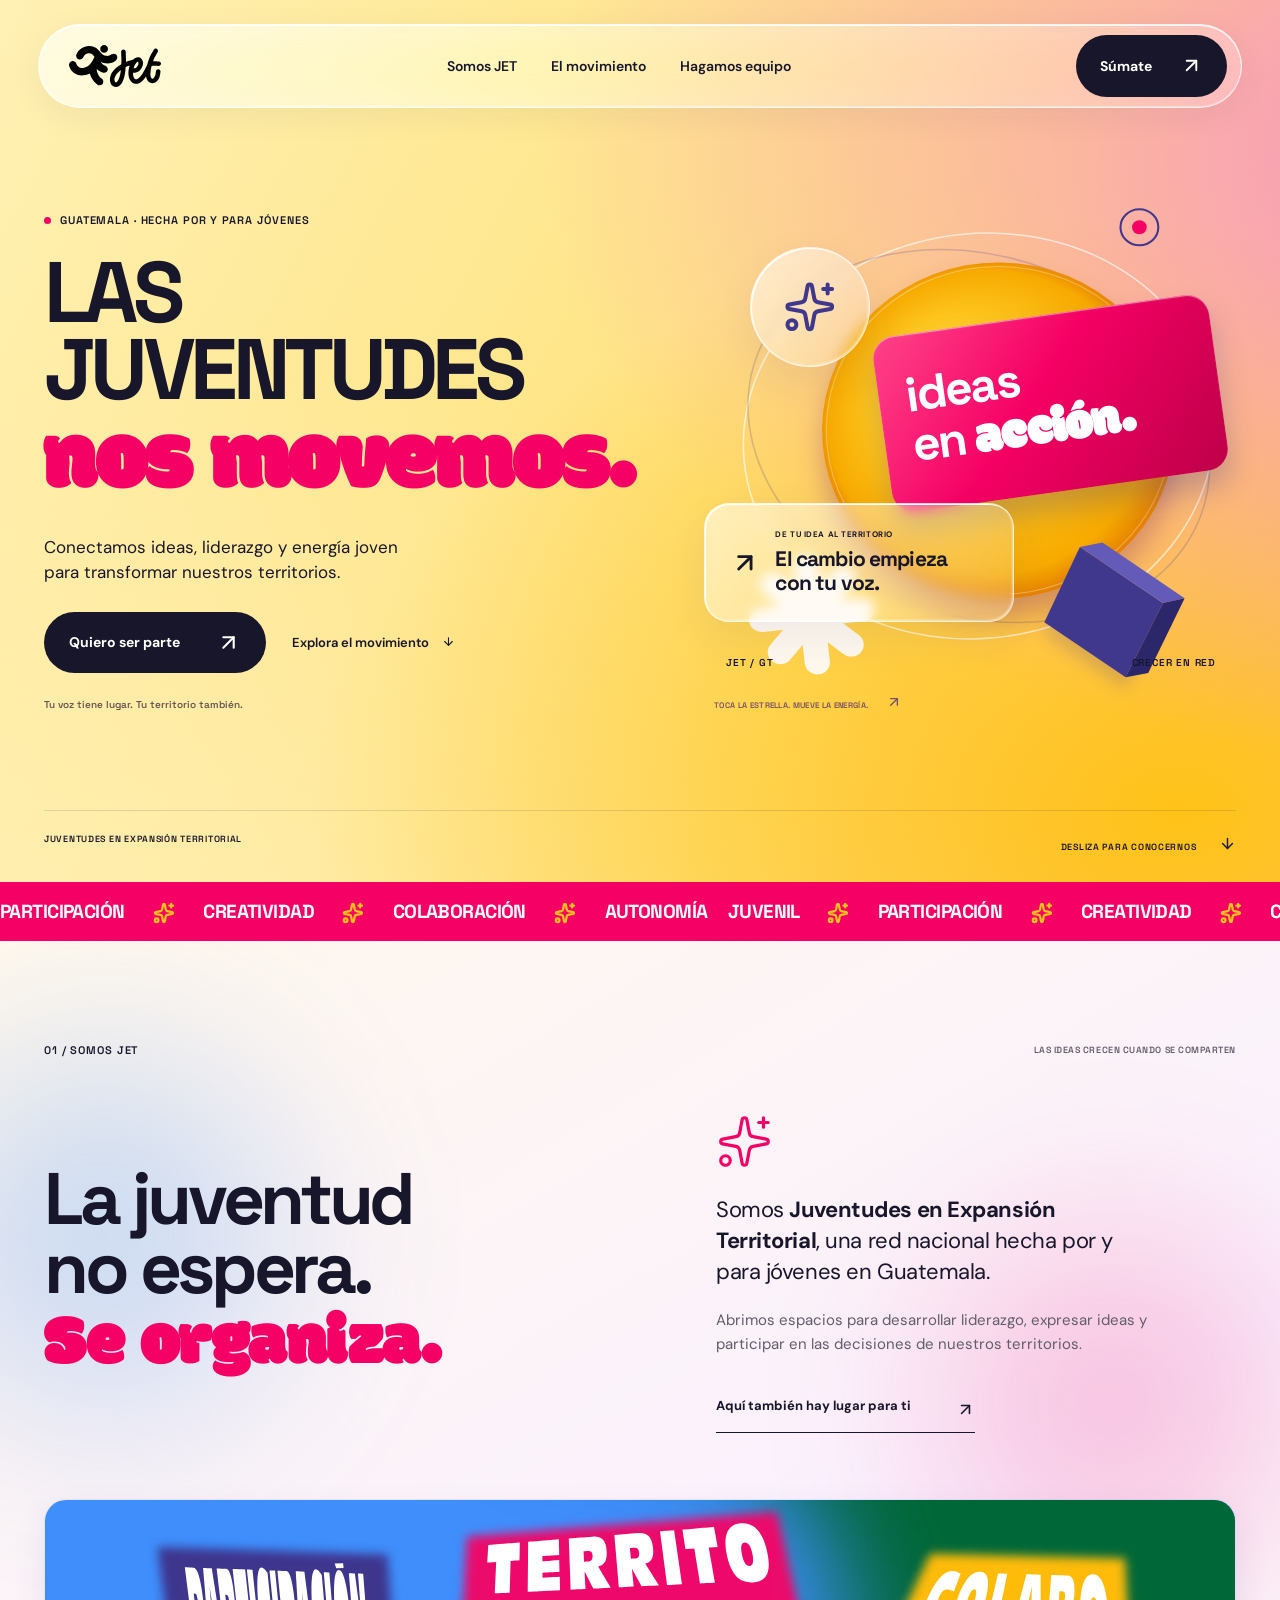
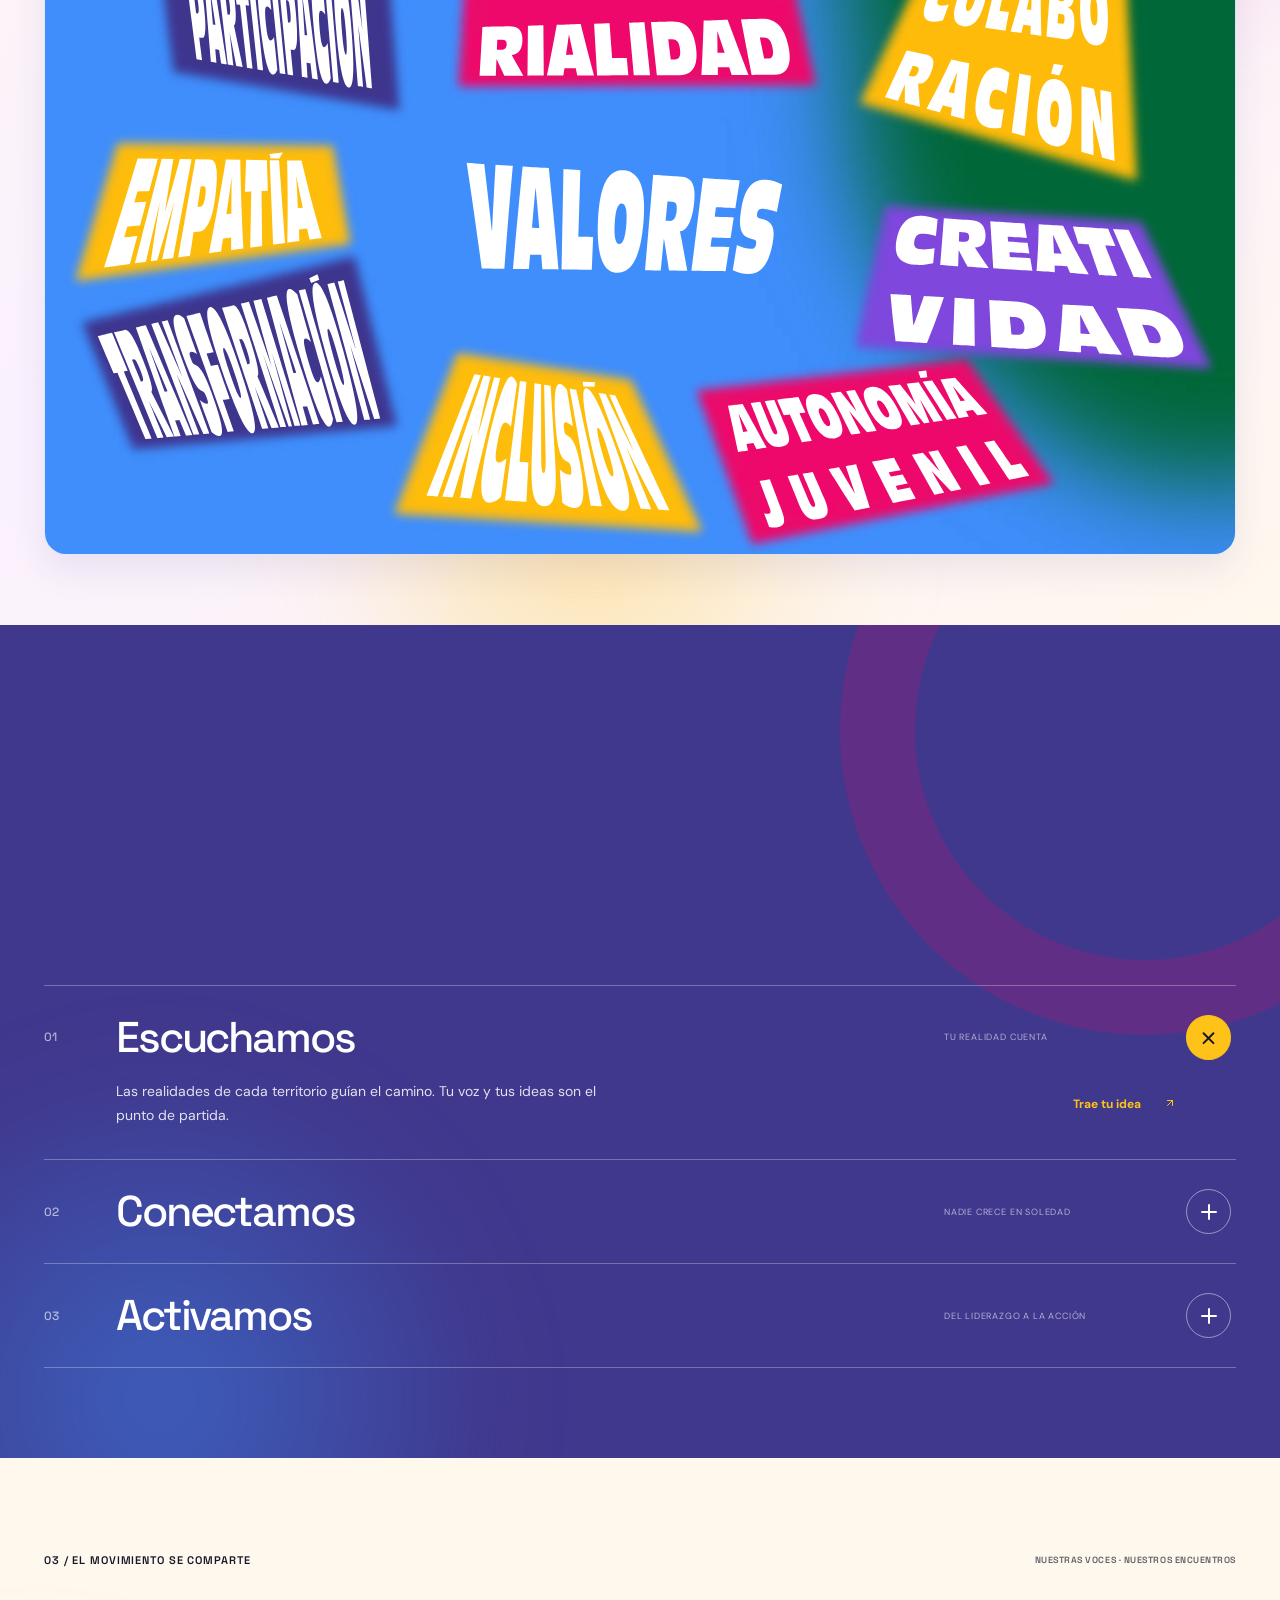
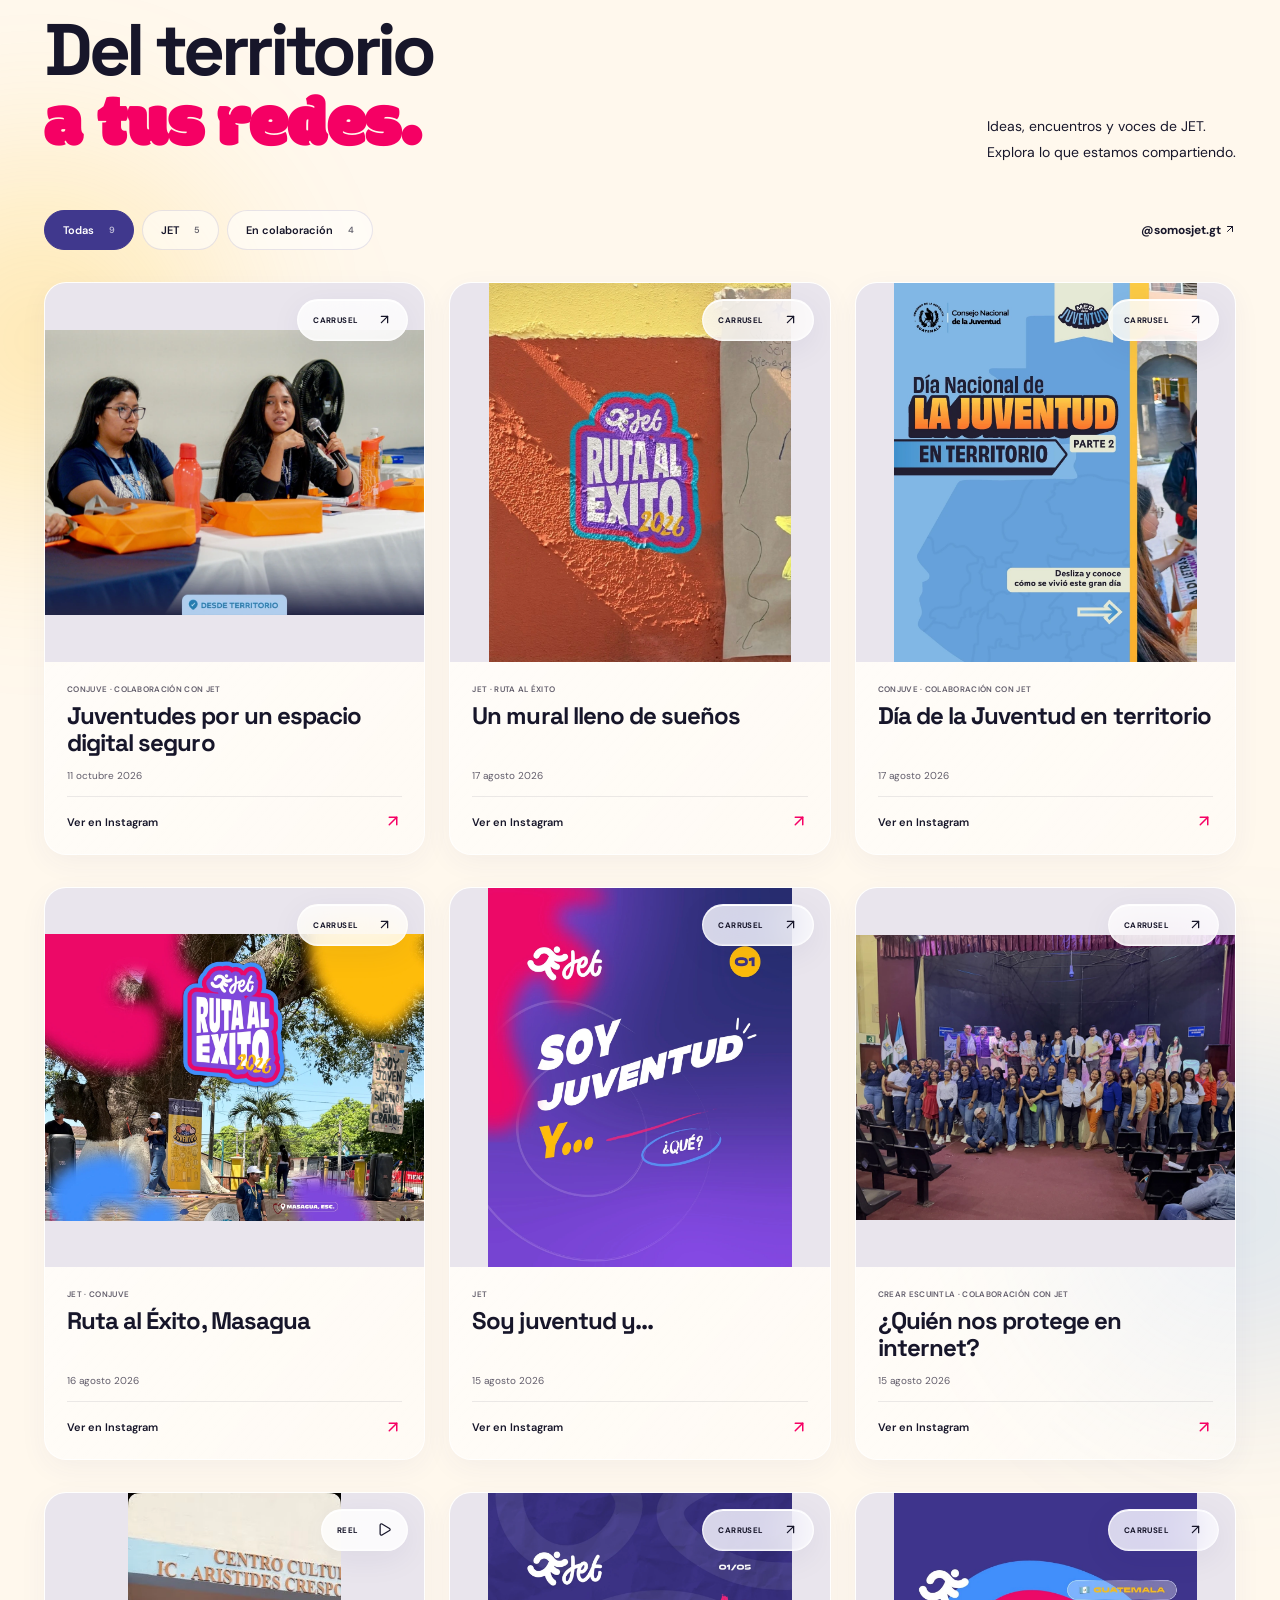
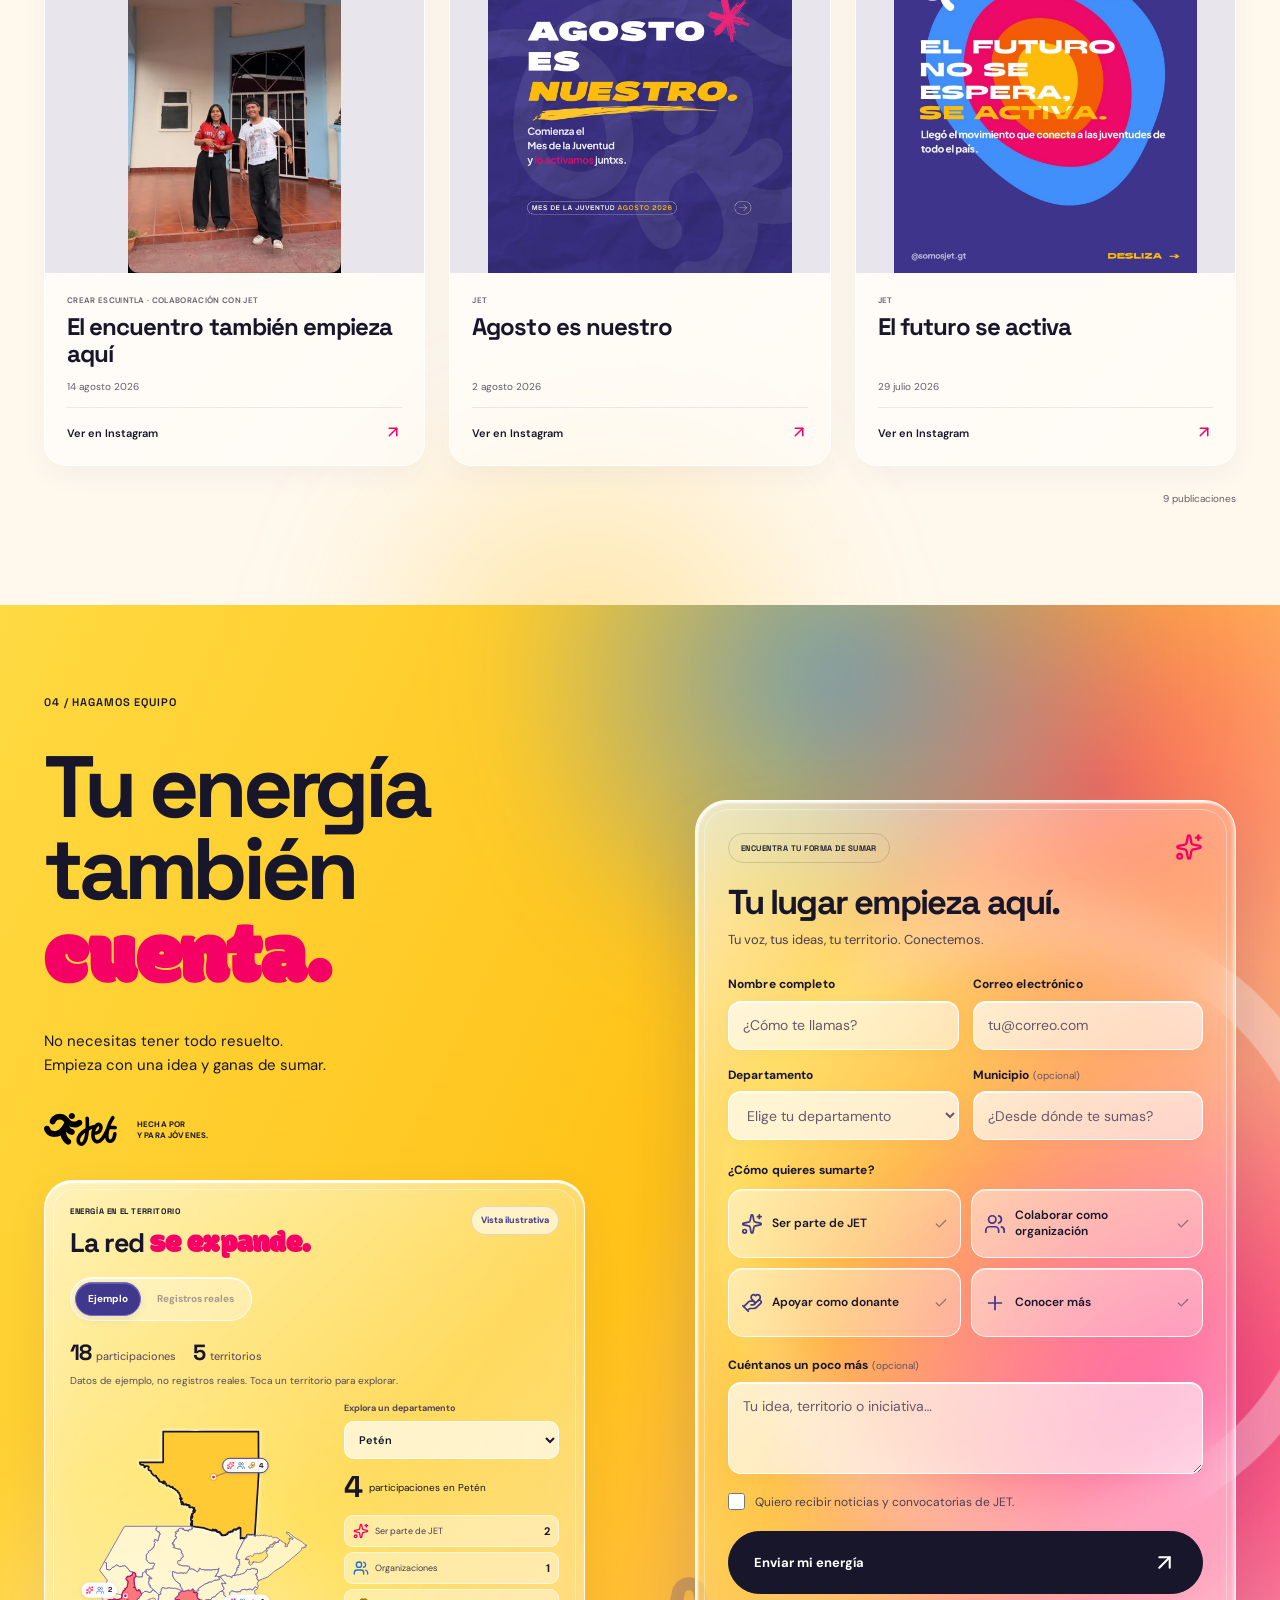
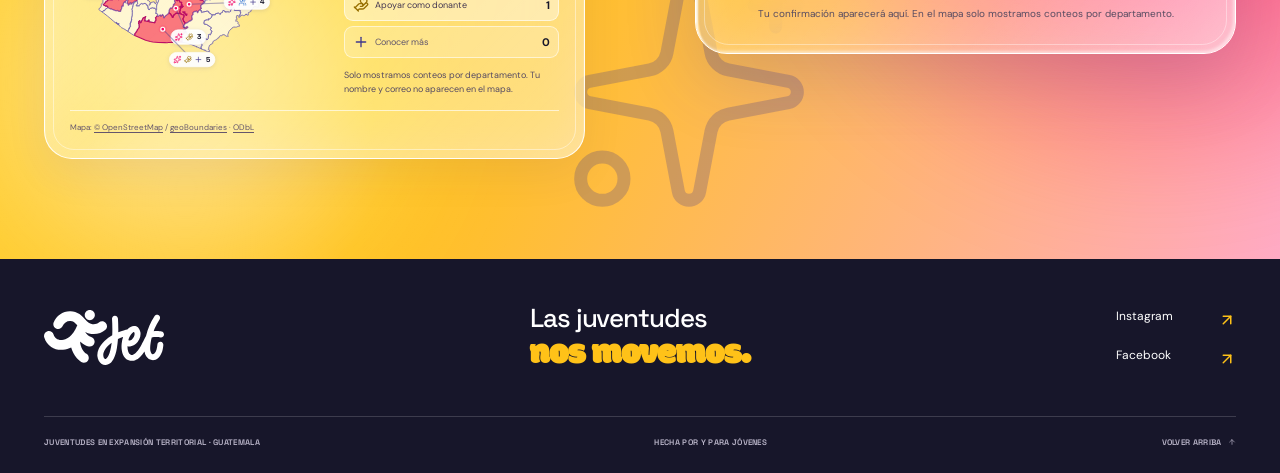
==== commit 9bd1dda5: "Confirma registros en la landing y muestra la expansión territorial con iconos SVG" ====
--- a/index.html
+++ b/index.html
@@ -19,8 +19,10 @@
   <link rel="stylesheet" href="./fonts.css">
   <link rel="stylesheet" href="./styles.css">
   <link rel="stylesheet" href="./motion.css">
-  <link rel="stylesheet" href="./form.css">
+  <link rel="stylesheet" href="./form.css?v=20261012-3">
+  <link rel="stylesheet" href="./territory.css?v=20261012-3">
   <link rel="stylesheet" href="./posts.css">
+  <link rel="stylesheet" href="./icons.css?v=20261012-3">
 </head>
 <body>
   <a class="skip-link" href="#contenido">Saltar al contenido</a>
@@ -28,7 +30,7 @@
     <nav class="nav glass-surface" aria-label="Principal">
       <a href="#inicio" class="brand" aria-label="JET, inicio"><img src="./assets/logo-jet.svg" alt="JET"></a>
       <div class="nav-links"><a href="#somos">Somos JET</a><a href="#movimiento">El movimiento</a><a href="#sumate">Hagamos equipo</a></div>
-      <a href="#sumate" class="nav-cta">Súmate <span aria-hidden="true">↗</span></a>
+      <a href="#sumate" class="nav-cta">Súmate <span aria-hidden="true"><svg class="jet-icon" aria-hidden="true" focusable="false"><use href="./assets/icons.svg#icon-arrow-up-right"></use></svg></span></a>
       <button class="menu-button" aria-label="Abrir menú" aria-expanded="false" aria-controls="menu-movil"><span></span><span></span></button>
     </nav>
     <div class="mobile-menu glass-surface" id="menu-movil" hidden><a href="#somos">Somos JET</a><a href="#movimiento">El movimiento</a><a href="#sumate">Hagamos equipo</a></div>
@@ -41,7 +43,7 @@
           <p class="eyebrow"><span class="live-dot"></span> GUATEMALA · HECHA POR Y PARA JÓVENES</p>
           <h1>LAS<br>JUVENTUDES<br><em>nos movemos.</em></h1>
           <p class="hero-description">Conectamos ideas, liderazgo y energía joven<br class="desktop-br"> para transformar nuestros territorios.</p>
-          <div class="hero-actions"><a class="button button-ink" href="#sumate">Quiero ser parte <span aria-hidden="true">↗</span></a><a class="quiet-link" href="#movimiento">Explora el movimiento <span aria-hidden="true">↓</span></a></div>
+          <div class="hero-actions"><a class="button button-ink" href="#sumate">Quiero ser parte <span aria-hidden="true"><svg class="jet-icon" aria-hidden="true" focusable="false"><use href="./assets/icons.svg#icon-arrow-up-right"></use></svg></span></a><a class="quiet-link" href="#movimiento">Explora el movimiento <span aria-hidden="true"><svg class="jet-icon" aria-hidden="true" focusable="false"><use href="./assets/icons.svg#icon-arrow-down"></use></svg></span></a></div>
           <p class="hero-footnote">Tu voz tiene lugar. Tu territorio también.</p>
         </div>
         <div class="hero-art" id="glass-stage" aria-label="Composición de colores con tarjetas de vidrio interactivas">
@@ -49,73 +51,114 @@
           <div class="art-poster" aria-hidden="true"><span>ideas</span><span>en <em>acción.</em></span></div>
           <div class="art-meta" aria-hidden="true"><span>JET / GT</span><span>CRECER EN RED</span></div>
           <div class="glass-piece glass-note" id="glass-note" data-config='{"cornerRadius":25,"zRadius":22,"refraction":0.65,"blurAmount":0.08,"chromAberration":0.025,"fresnel":0.65,"specular":0.1,"shadowOpacity":0.14,"brightness":0.08}'>
-            <span class="note-icon" aria-hidden="true">↗</span><div><small>DE TU IDEA AL TERRITORIO</small><strong>El cambio empieza<br>con tu voz.</strong></div>
+            <span class="note-icon" aria-hidden="true"><svg class="jet-icon" aria-hidden="true" focusable="false"><use href="./assets/icons.svg#icon-arrow-up-right"></use></svg></span><div><small>DE TU IDEA AL TERRITORIO</small><strong>El cambio empieza<br>con tu voz.</strong></div>
           </div>
-          <button class="glass-piece glass-orb" id="glass-orb" type="button" aria-label="Cambiar los colores de la composición" data-config='{"cornerRadius":60,"zRadius":46,"refraction":1.05,"blurAmount":0,"chromAberration":0.04,"fresnel":0.8,"specular":0.13,"button":true,"shadowOpacity":0.18}'><span aria-hidden="true">✦</span></button>
-          <span class="art-caption">TOCA LA ESTRELLA. MUEVE LA ENERGÍA. <span aria-hidden="true">↗</span></span>
+          <button class="glass-piece glass-orb" id="glass-orb" type="button" aria-label="Cambiar los colores de la composición" data-config='{"cornerRadius":60,"zRadius":46,"refraction":1.05,"blurAmount":0,"chromAberration":0.04,"fresnel":0.8,"specular":0.13,"button":true,"shadowOpacity":0.18}'><span aria-hidden="true"><svg class="jet-icon" aria-hidden="true" focusable="false"><use href="./assets/icons.svg#icon-sparkles"></use></svg></span></button>
+          <span class="art-caption">TOCA LA ESTRELLA. MUEVE LA ENERGÍA. <span aria-hidden="true"><svg class="jet-icon" aria-hidden="true" focusable="false"><use href="./assets/icons.svg#icon-arrow-up-right"></use></svg></span></span>
         </div>
       </div>
-      <div class="hero-bottom wrap"><span>JUVENTUDES EN EXPANSIÓN TERRITORIAL</span><a href="#somos" aria-label="Descubrir qué es JET">DESLIZA PARA CONOCERNOS <span aria-hidden="true">↓</span></a></div>
+      <div class="hero-bottom wrap"><span>JUVENTUDES EN EXPANSIÓN TERRITORIAL</span><a href="#somos" aria-label="Descubrir qué es JET">DESLIZA PARA CONOCERNOS <span aria-hidden="true"><svg class="jet-icon" aria-hidden="true" focusable="false"><use href="./assets/icons.svg#icon-arrow-down"></use></svg></span></a></div>
     </section>
-    <div class="ticker" aria-label="Participación, creatividad, colaboración y autonomía juvenil"><div aria-hidden="true">PARTICIPACIÓN <i>✦</i> CREATIVIDAD <i>✦</i> COLABORACIÓN <i>✦</i> AUTONOMÍA JUVENIL <i>✦</i> PARTICIPACIÓN <i>✦</i> CREATIVIDAD <i>✦</i> COLABORACIÓN <i>✦</i> AUTONOMÍA JUVENIL <i>✦</i></div></div>
+    <div class="ticker" aria-label="Participación, creatividad, colaboración y autonomía juvenil"><div aria-hidden="true">PARTICIPACIÓN <i><svg class="jet-icon" aria-hidden="true" focusable="false"><use href="./assets/icons.svg#icon-sparkles"></use></svg></i> CREATIVIDAD <i><svg class="jet-icon" aria-hidden="true" focusable="false"><use href="./assets/icons.svg#icon-sparkles"></use></svg></i> COLABORACIÓN <i><svg class="jet-icon" aria-hidden="true" focusable="false"><use href="./assets/icons.svg#icon-sparkles"></use></svg></i> AUTONOMÍA JUVENIL <i><svg class="jet-icon" aria-hidden="true" focusable="false"><use href="./assets/icons.svg#icon-sparkles"></use></svg></i> PARTICIPACIÓN <i><svg class="jet-icon" aria-hidden="true" focusable="false"><use href="./assets/icons.svg#icon-sparkles"></use></svg></i> CREATIVIDAD <i><svg class="jet-icon" aria-hidden="true" focusable="false"><use href="./assets/icons.svg#icon-sparkles"></use></svg></i> COLABORACIÓN <i><svg class="jet-icon" aria-hidden="true" focusable="false"><use href="./assets/icons.svg#icon-sparkles"></use></svg></i> AUTONOMÍA JUVENIL <i><svg class="jet-icon" aria-hidden="true" focusable="false"><use href="./assets/icons.svg#icon-sparkles"></use></svg></i></div></div>
     <section class="about" id="somos"><div class="ambient ambient-about" aria-hidden="true"><span></span><span></span><span></span></div><div class="wrap">
       <div class="section-top"><p class="section-label">01 / SOMOS JET</p><p class="side-note">LAS IDEAS CRECEN CUANDO SE COMPARTEN</p></div>
-      <div class="about-grid"><h2>La juventud<br>no espera.<br><em>Se organiza.</em></h2><div class="about-copy"><div class="small-spark" aria-hidden="true">✳</div><p>Somos <strong>Juventudes en Expansión Territorial</strong>, una red nacional hecha por y para jóvenes en Guatemala.</p><p class="muted">Abrimos espacios para desarrollar liderazgo, expresar ideas y participar en las decisiones de nuestros territorios.</p><a href="#sumate" class="underlined">Aquí también hay lugar para ti <span aria-hidden="true">↗</span></a></div></div>
+      <div class="about-grid"><h2>La juventud<br>no espera.<br><em>Se organiza.</em></h2><div class="about-copy"><div class="small-spark" aria-hidden="true"><svg class="jet-icon" aria-hidden="true" focusable="false"><use href="./assets/icons.svg#icon-sparkles"></use></svg></div><p>Somos <strong>Juventudes en Expansión Territorial</strong>, una red nacional hecha por y para jóvenes en Guatemala.</p><p class="muted">Abrimos espacios para desarrollar liderazgo, expresar ideas y participar en las decisiones de nuestros territorios.</p><a href="#sumate" class="underlined">Aquí también hay lugar para ti <span aria-hidden="true"><svg class="jet-icon" aria-hidden="true" focusable="false"><use href="./assets/icons.svg#icon-arrow-up-right"></use></svg></span></a></div></div>
       <div class="values-collage" id="valores"><picture><source media="(max-width:600px)" srcset="./assets/valores-jet-animados-movil.svg"><img src="./assets/valores-jet-animados.svg" alt="Nuestros valores: participación, territorialidad, colaboración, empatía, creatividad, transformación, inclusión y autonomía juvenil" loading="lazy" width="873" height="480"></picture></div></div>
     </section>
     <section class="movement" id="movimiento">
       <div class="wrap">
-        <div class="section-top"><p class="section-label">02 / EL MOVIMIENTO</p><span class="pill light-pill">IDEAS → CONEXIONES → ACCIÓN</span></div>
+        <div class="section-top"><p class="section-label">02 / EL MOVIMIENTO</p><span class="pill light-pill">IDEAS <svg class="jet-icon" aria-hidden="true" focusable="false"><use href="./assets/icons.svg#icon-arrow-right"></use></svg> CONEXIONES <svg class="jet-icon" aria-hidden="true" focusable="false"><use href="./assets/icons.svg#icon-arrow-right"></use></svg> ACCIÓN</span></div>
         <div class="movement-heading"><h2>Menos esperar.<br><em>Más movernos.</em></h2><p>Escuchamos lo que pasa cerca.<br>Conectamos para llegar más lejos.<br>Activamos lo que imaginamos.</p></div>
         <div class="movement-rows">
-          <details open class="movement-row"><summary><span class="row-number">01</span><h3>Escuchamos</h3><span class="row-label">TU REALIDAD CUENTA</span><span class="row-toggle" aria-hidden="true">+</span></summary><div class="row-detail"><p>Las realidades de cada territorio guían el camino. Tu voz y tus ideas son el punto de partida.</p><a href="#sumate">Trae tu idea <span aria-hidden="true">↗</span></a></div></details>
-          <details class="movement-row"><summary><span class="row-number">02</span><h3>Conectamos</h3><span class="row-label">NADIE CRECE EN SOLEDAD</span><span class="row-toggle" aria-hidden="true">+</span></summary><div class="row-detail"><p>Personas, ideas y oportunidades se encuentran para crecer en red. Construimos conexiones entre juventudes y organizaciones.</p><a href="#sumate">Hagamos equipo <span aria-hidden="true">↗</span></a></div></details>
-          <details class="movement-row"><summary><span class="row-number">03</span><h3>Activamos</h3><span class="row-label">DEL LIDERAZGO A LA ACCIÓN</span><span class="row-toggle" aria-hidden="true">+</span></summary><div class="row-detail"><p>El liderazgo joven se vuelve acción colectiva. Queremos que las ideas se conviertan en cambios que se sienten en el territorio.</p><a href="#sumate">Quiero participar <span aria-hidden="true">↗</span></a></div></details>
+          <details open class="movement-row"><summary><span class="row-number">01</span><h3>Escuchamos</h3><span class="row-label">TU REALIDAD CUENTA</span><span class="row-toggle" aria-hidden="true"><svg class="jet-icon" aria-hidden="true" focusable="false"><use href="./assets/icons.svg#icon-plus"></use></svg></span></summary><div class="row-detail"><p>Las realidades de cada territorio guían el camino. Tu voz y tus ideas son el punto de partida.</p><a href="#sumate">Trae tu idea <span aria-hidden="true"><svg class="jet-icon" aria-hidden="true" focusable="false"><use href="./assets/icons.svg#icon-arrow-up-right"></use></svg></span></a></div></details>
+          <details class="movement-row"><summary><span class="row-number">02</span><h3>Conectamos</h3><span class="row-label">NADIE CRECE EN SOLEDAD</span><span class="row-toggle" aria-hidden="true"><svg class="jet-icon" aria-hidden="true" focusable="false"><use href="./assets/icons.svg#icon-plus"></use></svg></span></summary><div class="row-detail"><p>Personas, ideas y oportunidades se encuentran para crecer en red. Construimos conexiones entre juventudes y organizaciones.</p><a href="#sumate">Hagamos equipo <span aria-hidden="true"><svg class="jet-icon" aria-hidden="true" focusable="false"><use href="./assets/icons.svg#icon-arrow-up-right"></use></svg></span></a></div></details>
+          <details class="movement-row"><summary><span class="row-number">03</span><h3>Activamos</h3><span class="row-label">DEL LIDERAZGO A LA ACCIÓN</span><span class="row-toggle" aria-hidden="true"><svg class="jet-icon" aria-hidden="true" focusable="false"><use href="./assets/icons.svg#icon-plus"></use></svg></span></summary><div class="row-detail"><p>El liderazgo joven se vuelve acción colectiva. Queremos que las ideas se conviertan en cambios que se sienten en el territorio.</p><a href="#sumate">Quiero participar <span aria-hidden="true"><svg class="jet-icon" aria-hidden="true" focusable="false"><use href="./assets/icons.svg#icon-arrow-up-right"></use></svg></span></a></div></details>
         </div>
       </div>
     </section>
 <section class="next" id="espacios"><div class="ambient ambient-next" aria-hidden="true"><span></span><span></span><span></span></div><div class="wrap">
       <div class="section-top"><p class="section-label">03 / EL MOVIMIENTO SE COMPARTE</p><span class="side-note">NUESTRAS VOCES · NUESTROS ENCUENTROS</span></div>
       <div class="next-heading"><h2>Del territorio<br><em>a tus redes.</em></h2><p>Ideas, encuentros y voces de JET.<br>Explora lo que estamos compartiendo.</p></div>
-      <div class="gallery-toolbar"><div class="gallery-filters" role="group" aria-label="Filtrar publicaciones"><button type="button" data-post-filter="all" aria-pressed="true">Todas <span>9</span></button><button type="button" data-post-filter="jet" aria-pressed="false">JET <span>5</span></button><button type="button" data-post-filter="collab" aria-pressed="false">En colaboración <span>4</span></button></div><a href="https://www.instagram.com/somosjet.gt/" target="_blank" rel="noopener">@somosjet.gt ↗</a></div>
-      <div class="post-grid"><article class="gallery-card" data-post-group="collab"><button class="post-open" type="button" data-post-index="0" aria-label="Abrir publicación: Juventudes por un espacio digital seguro"><span class="post-image"><img src="./assets/posts/participacion-digital-segura-cover.webp" alt="Portada de Juventudes por un espacio digital seguro" loading="lazy" width="1080" height="1080"><span class="post-badge glass-surface">CARRUSEL <span aria-hidden="true">↗</span></span></span><span class="post-credit">CONJUVE · colaboración con JET</span><span class="post-title">Juventudes por un espacio digital seguro</span><span class="post-date">11 octubre 2026</span></button><a class="post-source" href="https://www.instagram.com/conjuveguate_/p/DeXCeeeFNfS/" target="_blank" rel="noopener">Ver en Instagram <span aria-hidden="true">↗</span></a></article><article class="gallery-card" data-post-group="jet"><button class="post-open" type="button" data-post-index="1" aria-label="Abrir publicación: Un mural lleno de sueños"><span class="post-image"><img src="./assets/posts/mural-de-suenos-01.webp" alt="Portada de Un mural lleno de sueños" loading="lazy" width="1080" height="1080"><span class="post-badge glass-surface">CARRUSEL <span aria-hidden="true">↗</span></span></span><span class="post-credit">JET · Ruta al Éxito</span><span class="post-title">Un mural lleno de sueños</span><span class="post-date">17 agosto 2026</span></button><a class="post-source" href="https://www.instagram.com/somosjet.gt/p/DcKCyQdmLhh/" target="_blank" rel="noopener">Ver en Instagram <span aria-hidden="true">↗</span></a></article><article class="gallery-card" data-post-group="collab"><button class="post-open" type="button" data-post-index="2" aria-label="Abrir publicación: Día de la Juventud en territorio"><span class="post-image"><img src="./assets/posts/conjuve-dia-juventud-cover.webp" alt="Portada de Día de la Juventud en territorio" loading="lazy" width="1080" height="1080"><span class="post-badge glass-surface">CARRUSEL <span aria-hidden="true">↗</span></span></span><span class="post-credit">CONJUVE · colaboración con JET</span><span class="post-title">Día de la Juventud en territorio</span><span class="post-date">17 agosto 2026</span></button><a class="post-source" href="https://www.instagram.com/conjuveguate_/p/DcJm8XPlNDE/" target="_blank" rel="noopener">Ver en Instagram <span aria-hidden="true">↗</span></a></article><article class="gallery-card" data-post-group="jet"><button class="post-open" type="button" data-post-index="3" aria-label="Abrir publicación: Ruta al Éxito, Masagua"><span class="post-image"><img src="./assets/posts/ruta-al-exito-01.webp" alt="Portada de Ruta al Éxito, Masagua" loading="lazy" width="1080" height="1080"><span class="post-badge glass-surface">CARRUSEL <span aria-hidden="true">↗</span></span></span><span class="post-credit">JET · CONJUVE</span><span class="post-title">Ruta al Éxito, Masagua</span><span class="post-date">16 agosto 2026</span></button><a class="post-source" href="https://www.instagram.com/somosjet.gt/p/DcHtfe9GPwN/" target="_blank" rel="noopener">Ver en Instagram <span aria-hidden="true">↗</span></a></article><article class="gallery-card" data-post-group="jet"><button class="post-open" type="button" data-post-index="4" aria-label="Abrir publicación: Soy juventud y…"><span class="post-image"><img src="./assets/posts/soy-juventud-y-01.webp" alt="Portada de Soy juventud y…" loading="lazy" width="1080" height="1080"><span class="post-badge glass-surface">CARRUSEL <span aria-hidden="true">↗</span></span></span><span class="post-credit">JET</span><span class="post-title">Soy juventud y…</span><span class="post-date">15 agosto 2026</span></button><a class="post-source" href="https://www.instagram.com/somosjet.gt/p/DcFi3EjjVbB/" target="_blank" rel="noopener">Ver en Instagram <span aria-hidden="true">↗</span></a></article><article class="gallery-card" data-post-group="collab"><button class="post-open" type="button" data-post-index="5" aria-label="Abrir publicación: ¿Quién nos protege en internet?"><span class="post-image"><img src="./assets/posts/chichicaste-cuir-cover.webp" alt="Portada de ¿Quién nos protege en internet?" loading="lazy" width="1080" height="1080"><span class="post-badge glass-surface">CARRUSEL <span aria-hidden="true">↗</span></span></span><span class="post-credit">CREAR Escuintla · colaboración con JET</span><span class="post-title">¿Quién nos protege en internet?</span><span class="post-date">15 agosto 2026</span></button><a class="post-source" href="https://www.instagram.com/crearescuintla/p/DcEqv_6m6hR/" target="_blank" rel="noopener">Ver en Instagram <span aria-hidden="true">↗</span></a></article><article class="gallery-card" data-post-group="collab"><button class="post-open" type="button" data-post-index="6" aria-label="Abrir publicación: El encuentro también empieza aquí"><span class="post-image"><img src="./assets/posts/dialogo-digital-reel-cover.webp" alt="Portada de El encuentro también empieza aquí" loading="lazy" width="1080" height="1080"><span class="post-badge glass-surface">REEL <span aria-hidden="true">▷</span></span></span><span class="post-credit">CREAR Escuintla · colaboración con JET</span><span class="post-title">El encuentro también empieza aquí</span><span class="post-date">14 agosto 2026</span></button><a class="post-source" href="https://www.instagram.com/crearescuintla/reel/DcCfjBGpIb1/" target="_blank" rel="noopener">Ver en Instagram <span aria-hidden="true">↗</span></a></article><article class="gallery-card" data-post-group="jet"><button class="post-open" type="button" data-post-index="7" aria-label="Abrir publicación: Agosto es nuestro"><span class="post-image"><img src="./assets/posts/mes-de-la-juventud-01.webp" alt="Portada de Agosto es nuestro" loading="lazy" width="1080" height="1080"><span class="post-badge glass-surface">CARRUSEL <span aria-hidden="true">↗</span></span></span><span class="post-credit">JET</span><span class="post-title">Agosto es nuestro</span><span class="post-date">2 agosto 2026</span></button><a class="post-source" href="https://www.instagram.com/somosjet.gt/p/DbjtDAajSXs/" target="_blank" rel="noopener">Ver en Instagram <span aria-hidden="true">↗</span></a></article><article class="gallery-card" data-post-group="jet"><button class="post-open" type="button" data-post-index="8" aria-label="Abrir publicación: El futuro se activa"><span class="post-image"><img src="./assets/posts/el-futuro-se-activa-01.webp" alt="Portada de El futuro se activa" loading="lazy" width="1080" height="1080"><span class="post-badge glass-surface">CARRUSEL <span aria-hidden="true">↗</span></span></span><span class="post-credit">JET</span><span class="post-title">El futuro se activa</span><span class="post-date">29 julio 2026</span></button><a class="post-source" href="https://www.instagram.com/somosjet.gt/p/DbZxaJ7jREJ/" target="_blank" rel="noopener">Ver en Instagram <span aria-hidden="true">↗</span></a></article></div><p class="gallery-count" role="status" aria-live="polite">9 publicaciones</p>
+      <div class="gallery-toolbar"><div class="gallery-filters" role="group" aria-label="Filtrar publicaciones"><button type="button" data-post-filter="all" aria-pressed="true">Todas <span>9</span></button><button type="button" data-post-filter="jet" aria-pressed="false">JET <span>5</span></button><button type="button" data-post-filter="collab" aria-pressed="false">En colaboración <span>4</span></button></div><a href="https://www.instagram.com/somosjet.gt/" target="_blank" rel="noopener">@somosjet.gt <svg class="jet-icon" aria-hidden="true" focusable="false"><use href="./assets/icons.svg#icon-arrow-up-right"></use></svg></a></div>
+      <div class="post-grid"><article class="gallery-card" data-post-group="collab"><button class="post-open" type="button" data-post-index="0" aria-label="Abrir publicación: Juventudes por un espacio digital seguro"><span class="post-image"><img src="./assets/posts/participacion-digital-segura-cover.webp" alt="Portada de Juventudes por un espacio digital seguro" loading="lazy" width="1080" height="1080"><span class="post-badge glass-surface">CARRUSEL <span aria-hidden="true"><svg class="jet-icon" aria-hidden="true" focusable="false"><use href="./assets/icons.svg#icon-arrow-up-right"></use></svg></span></span></span><span class="post-credit">CONJUVE · colaboración con JET</span><span class="post-title">Juventudes por un espacio digital seguro</span><span class="post-date">11 octubre 2026</span></button><a class="post-source" href="https://www.instagram.com/conjuveguate_/p/DeXCeeeFNfS/" target="_blank" rel="noopener">Ver en Instagram <span aria-hidden="true"><svg class="jet-icon" aria-hidden="true" focusable="false"><use href="./assets/icons.svg#icon-arrow-up-right"></use></svg></span></a></article><article class="gallery-card" data-post-group="jet"><button class="post-open" type="button" data-post-index="1" aria-label="Abrir publicación: Un mural lleno de sueños"><span class="post-image"><img src="./assets/posts/mural-de-suenos-01.webp" alt="Portada de Un mural lleno de sueños" loading="lazy" width="1080" height="1080"><span class="post-badge glass-surface">CARRUSEL <span aria-hidden="true"><svg class="jet-icon" aria-hidden="true" focusable="false"><use href="./assets/icons.svg#icon-arrow-up-right"></use></svg></span></span></span><span class="post-credit">JET · Ruta al Éxito</span><span class="post-title">Un mural lleno de sueños</span><span class="post-date">17 agosto 2026</span></button><a class="post-source" href="https://www.instagram.com/somosjet.gt/p/DcKCyQdmLhh/" target="_blank" rel="noopener">Ver en Instagram <span aria-hidden="true"><svg class="jet-icon" aria-hidden="true" focusable="false"><use href="./assets/icons.svg#icon-arrow-up-right"></use></svg></span></a></article><article class="gallery-card" data-post-group="collab"><button class="post-open" type="button" data-post-index="2" aria-label="Abrir publicación: Día de la Juventud en territorio"><span class="post-image"><img src="./assets/posts/conjuve-dia-juventud-cover.webp" alt="Portada de Día de la Juventud en territorio" loading="lazy" width="1080" height="1080"><span class="post-badge glass-surface">CARRUSEL <span aria-hidden="true"><svg class="jet-icon" aria-hidden="true" focusable="false"><use href="./assets/icons.svg#icon-arrow-up-right"></use></svg></span></span></span><span class="post-credit">CONJUVE · colaboración con JET</span><span class="post-title">Día de la Juventud en territorio</span><span class="post-date">17 agosto 2026</span></button><a class="post-source" href="https://www.instagram.com/conjuveguate_/p/DcJm8XPlNDE/" target="_blank" rel="noopener">Ver en Instagram <span aria-hidden="true"><svg class="jet-icon" aria-hidden="true" focusable="false"><use href="./assets/icons.svg#icon-arrow-up-right"></use></svg></span></a></article><article class="gallery-card" data-post-group="jet"><button class="post-open" type="button" data-post-index="3" aria-label="Abrir publicación: Ruta al Éxito, Masagua"><span class="post-image"><img src="./assets/posts/ruta-al-exito-01.webp" alt="Portada de Ruta al Éxito, Masagua" loading="lazy" width="1080" height="1080"><span class="post-badge glass-surface">CARRUSEL <span aria-hidden="true"><svg class="jet-icon" aria-hidden="true" focusable="false"><use href="./assets/icons.svg#icon-arrow-up-right"></use></svg></span></span></span><span class="post-credit">JET · CONJUVE</span><span class="post-title">Ruta al Éxito, Masagua</span><span class="post-date">16 agosto 2026</span></button><a class="post-source" href="https://www.instagram.com/somosjet.gt/p/DcHtfe9GPwN/" target="_blank" rel="noopener">Ver en Instagram <span aria-hidden="true"><svg class="jet-icon" aria-hidden="true" focusable="false"><use href="./assets/icons.svg#icon-arrow-up-right"></use></svg></span></a></article><article class="gallery-card" data-post-group="jet"><button class="post-open" type="button" data-post-index="4" aria-label="Abrir publicación: Soy juventud y…"><span class="post-image"><img src="./assets/posts/soy-juventud-y-01.webp" alt="Portada de Soy juventud y…" loading="lazy" width="1080" height="1080"><span class="post-badge glass-surface">CARRUSEL <span aria-hidden="true"><svg class="jet-icon" aria-hidden="true" focusable="false"><use href="./assets/icons.svg#icon-arrow-up-right"></use></svg></span></span></span><span class="post-credit">JET</span><span class="post-title">Soy juventud y…</span><span class="post-date">15 agosto 2026</span></button><a class="post-source" href="https://www.instagram.com/somosjet.gt/p/DcFi3EjjVbB/" target="_blank" rel="noopener">Ver en Instagram <span aria-hidden="true"><svg class="jet-icon" aria-hidden="true" focusable="false"><use href="./assets/icons.svg#icon-arrow-up-right"></use></svg></span></a></article><article class="gallery-card" data-post-group="collab"><button class="post-open" type="button" data-post-index="5" aria-label="Abrir publicación: ¿Quién nos protege en internet?"><span class="post-image"><img src="./assets/posts/chichicaste-cuir-cover.webp" alt="Portada de ¿Quién nos protege en internet?" loading="lazy" width="1080" height="1080"><span class="post-badge glass-surface">CARRUSEL <span aria-hidden="true"><svg class="jet-icon" aria-hidden="true" focusable="false"><use href="./assets/icons.svg#icon-arrow-up-right"></use></svg></span></span></span><span class="post-credit">CREAR Escuintla · colaboración con JET</span><span class="post-title">¿Quién nos protege en internet?</span><span class="post-date">15 agosto 2026</span></button><a class="post-source" href="https://www.instagram.com/crearescuintla/p/DcEqv_6m6hR/" target="_blank" rel="noopener">Ver en Instagram <span aria-hidden="true"><svg class="jet-icon" aria-hidden="true" focusable="false"><use href="./assets/icons.svg#icon-arrow-up-right"></use></svg></span></a></article><article class="gallery-card" data-post-group="collab"><button class="post-open" type="button" data-post-index="6" aria-label="Abrir publicación: El encuentro también empieza aquí"><span class="post-image"><img src="./assets/posts/dialogo-digital-reel-cover.webp" alt="Portada de El encuentro también empieza aquí" loading="lazy" width="1080" height="1080"><span class="post-badge glass-surface">REEL <span aria-hidden="true"><svg class="jet-icon" aria-hidden="true" focusable="false"><use href="./assets/icons.svg#icon-play"></use></svg></span></span></span><span class="post-credit">CREAR Escuintla · colaboración con JET</span><span class="post-title">El encuentro también empieza aquí</span><span class="post-date">14 agosto 2026</span></button><a class="post-source" href="https://www.instagram.com/crearescuintla/reel/DcCfjBGpIb1/" target="_blank" rel="noopener">Ver en Instagram <span aria-hidden="true"><svg class="jet-icon" aria-hidden="true" focusable="false"><use href="./assets/icons.svg#icon-arrow-up-right"></use></svg></span></a></article><article class="gallery-card" data-post-group="jet"><button class="post-open" type="button" data-post-index="7" aria-label="Abrir publicación: Agosto es nuestro"><span class="post-image"><img src="./assets/posts/mes-de-la-juventud-01.webp" alt="Portada de Agosto es nuestro" loading="lazy" width="1080" height="1080"><span class="post-badge glass-surface">CARRUSEL <span aria-hidden="true"><svg class="jet-icon" aria-hidden="true" focusable="false"><use href="./assets/icons.svg#icon-arrow-up-right"></use></svg></span></span></span><span class="post-credit">JET</span><span class="post-title">Agosto es nuestro</span><span class="post-date">2 agosto 2026</span></button><a class="post-source" href="https://www.instagram.com/somosjet.gt/p/DbjtDAajSXs/" target="_blank" rel="noopener">Ver en Instagram <span aria-hidden="true"><svg class="jet-icon" aria-hidden="true" focusable="false"><use href="./assets/icons.svg#icon-arrow-up-right"></use></svg></span></a></article><article class="gallery-card" data-post-group="jet"><button class="post-open" type="button" data-post-index="8" aria-label="Abrir publicación: El futuro se activa"><span class="post-image"><img src="./assets/posts/el-futuro-se-activa-01.webp" alt="Portada de El futuro se activa" loading="lazy" width="1080" height="1080"><span class="post-badge glass-surface">CARRUSEL <span aria-hidden="true"><svg class="jet-icon" aria-hidden="true" focusable="false"><use href="./assets/icons.svg#icon-arrow-up-right"></use></svg></span></span></span><span class="post-credit">JET</span><span class="post-title">El futuro se activa</span><span class="post-date">29 julio 2026</span></button><a class="post-source" href="https://www.instagram.com/somosjet.gt/p/DbZxaJ7jREJ/" target="_blank" rel="noopener">Ver en Instagram <span aria-hidden="true"><svg class="jet-icon" aria-hidden="true" focusable="false"><use href="./assets/icons.svg#icon-arrow-up-right"></use></svg></span></a></article></div><p class="gallery-count" role="status" aria-live="polite">9 publicaciones</p>
     </div></section>
     <section class="join" id="sumate">
-      <div class="join-blob" aria-hidden="true"></div><div class="ambient ambient-join" aria-hidden="true"><span></span><span></span><span></span><i class="join-orbit"></i><i class="join-star">✳</i></div><div class="wrap join-grid"><div><p class="section-label">04 / HAGAMOS EQUIPO</p><h2>Tu energía<br>también<br><em>cuenta.</em></h2><p class="join-description">No necesitas tener todo resuelto.<br>Empieza con una idea y ganas de sumar.</p><div class="join-signature"><img src="./assets/logo-jet.svg" alt="JET"><span>HECHA POR<br>Y PARA JÓVENES.</span></div></div>
-<form class="join-panel jet-form glass-surface" id="signup-form" method="post" action="https://script.google.com/macros/s/AKfycbzmk5-RpmLBbQYJhwO20eMuGgKk3XioaUntuuP8SlERgY_eRcZ1VnBp007rBEZBqArc/exec" data-sheet-url="https://script.google.com/macros/s/AKfycbzmk5-RpmLBbQYJhwO20eMuGgKk3XioaUntuuP8SlERgY_eRcZ1VnBp007rBEZBqArc/exec" target="_blank" rel="noopener noreferrer" aria-describedby="jet-form-note">
-  <div class="join-panel-top"><span class="pill">ENCUENTRA TU FORMA DE SUMAR</span><span class="form-spark" aria-hidden="true">✦</span></div>
+      <div class="join-blob" aria-hidden="true"></div><div class="ambient ambient-join" aria-hidden="true"><span></span><span></span><span></span><i class="join-orbit"></i><i class="join-star"><svg class="jet-icon" aria-hidden="true" focusable="false"><use href="./assets/icons.svg#icon-sparkles"></use></svg></i></div><div class="wrap join-grid"><div><p class="section-label">04 / HAGAMOS EQUIPO</p><h2>Tu energía<br>también<br><em>cuenta.</em></h2><p class="join-description">No necesitas tener todo resuelto.<br>Empieza con una idea y ganas de sumar.</p><div class="join-signature"><img src="./assets/logo-jet.svg" alt="JET"><span>HECHA POR<br>Y PARA JÓVENES.</span></div>
+<section class="territory-card" id="jet-territory" aria-labelledby="territory-title">
+  <div class="territory-heading">
+    <div><p class="territory-kicker">ENERGÍA EN EL TERRITORIO</p><h3 id="territory-title">La red <em>se expande.</em></h3></div>
+    <span class="territory-mode" id="territory-mode">Vista ilustrativa</span>
+  </div>
+  <div class="territory-view-toggle" role="group" aria-label="Datos del mapa">
+    <button type="button" data-territory-mode="demo" aria-pressed="true">Ejemplo</button>
+    <button type="button" data-territory-mode="live" aria-pressed="false" disabled>Registros reales</button>
+  </div>
+  <div class="territory-summary" aria-live="polite" aria-atomic="true"><span><strong id="territory-total">18</strong> participaciones</span><span><strong id="territory-active">5</strong> territorios</span></div>
+  <p class="territory-explanation" id="territory-explanation">Datos de ejemplo, no registros reales. Toca un territorio para explorar.</p>
+  <div class="territory-layout">
+    <div class="territory-map-shell"><svg class="territory-map" id="territory-map" viewBox="0 0 560 540" role="group" aria-label="Mapa interactivo de los 22 departamentos de Guatemala"><title>Expansión territorial de JET en Guatemala</title></svg><p class="territory-map-error" id="territory-map-error" hidden>El mapa no pudo cargar. Puedes explorar los territorios en la lista.</p></div>
+    <div class="territory-detail">
+      <label class="territory-select-label" for="territory-select">Explora un departamento</label>
+      <select id="territory-select" class="territory-select"><option value="Petén">Petén</option></select>
+      <div class="territory-detail-body" id="territory-detail-body" aria-live="polite" aria-atomic="true">
+        <p class="territory-department-total"><strong id="territory-department-total">4</strong><span id="territory-department-label">participaciones en Petén</span></p>
+        <ul class="territory-interests" id="territory-interests"></ul>
+      </div>
+      <p class="territory-privacy">Solo mostramos conteos por departamento. Tu nombre y correo no aparecen en el mapa.</p>
+    </div>
+  </div>
+  <p class="territory-attribution">Mapa: <a href="https://www.openstreetmap.org/copyright" target="_blank" rel="noopener noreferrer">© OpenStreetMap</a> / <a href="https://www.geoboundaries.org/api/current/gbOpen/GTM/ADM1/" target="_blank" rel="noopener noreferrer">geoBoundaries</a> · <a href="https://opendatacommons.org/licenses/odbl/1-0/" target="_blank" rel="noopener noreferrer">ODbL</a></p>
+</section>
+
+</div>
+<form class="join-panel jet-form glass-surface" id="signup-form" method="post" action="https://script.google.com/macros/s/AKfycbzmk5-RpmLBbQYJhwO20eMuGgKk3XioaUntuuP8SlERgY_eRcZ1VnBp007rBEZBqArc/exec" data-sheet-url="https://script.google.com/macros/s/AKfycbzmk5-RpmLBbQYJhwO20eMuGgKk3XioaUntuuP8SlERgY_eRcZ1VnBp007rBEZBqArc/exec" aria-describedby="jet-form-note">
+  <div class="join-panel-top"><span class="pill">ENCUENTRA TU FORMA DE SUMAR</span><span class="form-spark" aria-hidden="true"><svg class="jet-icon" aria-hidden="true" focusable="false"><use href="./assets/icons.svg#icon-sparkles"></use></svg></span></div>
+  <div id="signup-fields">
   <h3>Tu lugar empieza aquí.</h3>
   <p class="jet-form-intro">Tu voz, tus ideas, tu territorio. Conectemos.</p>
   <div class="jet-fields">
     <label class="jet-field" for="jet-name"><span>Nombre completo</span><input id="jet-name" required name="name" type="text" autocomplete="name" placeholder="¿Cómo te llamas?" maxlength="150"></label>
     <label class="jet-field" for="jet-email"><span>Correo electrónico</span><input id="jet-email" required name="email" type="email" autocomplete="email" placeholder="tu@correo.com" maxlength="254"></label>
-    <label class="jet-field jet-field-wide" for="jet-location"><span>Departamento o municipio</span><input id="jet-location" required name="location" type="text" autocomplete="address-level2" placeholder="¿Desde dónde te sumas?" maxlength="180"></label>
+    <label class="jet-field" for="jet-department"><span>Departamento</span><select id="jet-department" required name="department" autocomplete="address-level1"><option value="" disabled selected>Elige tu departamento</option><option value="Alta Verapaz">Alta Verapaz</option><option value="Baja Verapaz">Baja Verapaz</option><option value="Chimaltenango">Chimaltenango</option><option value="Chiquimula">Chiquimula</option><option value="El Progreso">El Progreso</option><option value="Escuintla">Escuintla</option><option value="Guatemala">Guatemala</option><option value="Huehuetenango">Huehuetenango</option><option value="Izabal">Izabal</option><option value="Jalapa">Jalapa</option><option value="Jutiapa">Jutiapa</option><option value="Petén">Petén</option><option value="Quetzaltenango">Quetzaltenango</option><option value="Quiché">Quiché</option><option value="Retalhuleu">Retalhuleu</option><option value="Sacatepéquez">Sacatepéquez</option><option value="San Marcos">San Marcos</option><option value="Santa Rosa">Santa Rosa</option><option value="Sololá">Sololá</option><option value="Suchitepéquez">Suchitepéquez</option><option value="Totonicapán">Totonicapán</option><option value="Zacapa">Zacapa</option></select></label>
+    <label class="jet-field" for="jet-location"><span>Municipio <small>(opcional)</small></span><input id="jet-location" name="location" type="text" autocomplete="address-level2" placeholder="¿Desde dónde te sumas?" maxlength="180"></label>
   </div>
   <fieldset class="jet-interest">
     <legend>¿Cómo quieres sumarte?</legend>
     <div class="jet-interest-grid">
-      <label class="jet-choice"><input type="radio" name="interest" value="Quiero ser parte de JET" required><span><span class="jet-choice-icon" aria-hidden="true">✦</span><span>Ser parte de JET</span><span class="jet-choice-check" aria-hidden="true">↗</span></span></label>
-      <label class="jet-choice"><input type="radio" name="interest" value="Quiero colaborar como organización" required><span><span class="jet-choice-icon" aria-hidden="true">↗</span><span>Colaborar como organización</span><span class="jet-choice-check" aria-hidden="true">↗</span></span></label>
-      <label class="jet-choice"><input type="radio" name="interest" value="Quiero apoyar como donante" required><span><span class="jet-choice-icon" aria-hidden="true">♡</span><span>Apoyar como donante</span><span class="jet-choice-check" aria-hidden="true">↗</span></span></label>
-      <label class="jet-choice"><input type="radio" name="interest" value="Quiero conocer más" required><span><span class="jet-choice-icon" aria-hidden="true">＋</span><span>Conocer más</span><span class="jet-choice-check" aria-hidden="true">↗</span></span></label>
+      <label class="jet-choice"><input type="radio" name="interest" value="Quiero ser parte de JET" required><span><span class="jet-choice-icon" aria-hidden="true"><svg class="jet-icon" aria-hidden="true" focusable="false"><use href="./assets/icons.svg#icon-sparkles"></use></svg></span><span>Ser parte de JET</span><span class="jet-choice-check" aria-hidden="true"><svg class="jet-icon" aria-hidden="true" focusable="false"><use href="./assets/icons.svg#icon-check"></use></svg></span></span></label>
+      <label class="jet-choice"><input type="radio" name="interest" value="Quiero colaborar como organización" required><span><span class="jet-choice-icon" aria-hidden="true"><svg class="jet-icon" aria-hidden="true" focusable="false"><use href="./assets/icons.svg#icon-users"></use></svg></span><span>Colaborar como organización</span><span class="jet-choice-check" aria-hidden="true"><svg class="jet-icon" aria-hidden="true" focusable="false"><use href="./assets/icons.svg#icon-check"></use></svg></span></span></label>
+      <label class="jet-choice"><input type="radio" name="interest" value="Quiero apoyar como donante" required><span><span class="jet-choice-icon" aria-hidden="true"><svg class="jet-icon" aria-hidden="true" focusable="false"><use href="./assets/icons.svg#icon-hand-heart"></use></svg></span><span>Apoyar como donante</span><span class="jet-choice-check" aria-hidden="true"><svg class="jet-icon" aria-hidden="true" focusable="false"><use href="./assets/icons.svg#icon-check"></use></svg></span></span></label>
+      <label class="jet-choice"><input type="radio" name="interest" value="Quiero conocer más" required><span><span class="jet-choice-icon" aria-hidden="true"><svg class="jet-icon" aria-hidden="true" focusable="false"><use href="./assets/icons.svg#icon-plus"></use></svg></span><span>Conocer más</span><span class="jet-choice-check" aria-hidden="true"><svg class="jet-icon" aria-hidden="true" focusable="false"><use href="./assets/icons.svg#icon-check"></use></svg></span></span></label>
     </div>
   </fieldset>
   <label class="jet-field jet-message" for="jet-message"><span>Cuéntanos un poco más <small>(opcional)</small></span><textarea id="jet-message" name="message" rows="3" maxlength="3000" placeholder="Tu idea, territorio o iniciativa…"></textarea></label>
   <label class="jet-consent" for="jet-consent"><input id="jet-consent" required name="consent" value="yes" type="checkbox"><span>Quiero recibir noticias y convocatorias de JET.</span></label>
-  <button class="button button-ink jet-submit" type="submit"><span class="jet-submit-label">Enviar mi energía</span><span aria-hidden="true">↗</span></button>
-  <p class="form-note" id="jet-form-note">Al enviar se abre una pestaña con la respuesta de JET.</p>
+  <button class="button button-ink jet-submit" type="submit"><span class="jet-submit-label" id="jet-submit-label">Enviar mi energía</span><span aria-hidden="true"><svg class="jet-icon" aria-hidden="true" focusable="false"><use href="./assets/icons.svg#icon-arrow-up-right"></use></svg></span></button>
+  <p class="form-note" id="jet-form-note">Tu confirmación aparecerá aquí. En el mapa solo mostramos conteos por departamento.</p>
+  <label class="jet-honeypot" aria-hidden="true">Deja este campo vacío<input name="website" type="text" tabindex="-1" autocomplete="off"></label>
+  </div>
   <p class="jet-form-status" id="form-status" role="status" aria-live="polite" aria-atomic="true" hidden></p>
-  <noscript><p class="jet-form-noscript">El formulario también funciona sin JavaScript. Revisa la respuesta en la pestaña que se abre al enviar.</p></noscript>
+  <div class="signup-success" id="form-success" tabindex="-1" hidden>
+    <span class="signup-success-icon" aria-hidden="true"><svg class="jet-icon" aria-hidden="true" focusable="false"><use href="./assets/icons.svg#icon-sparkles"></use></svg></span>
+    <p class="pill">YA ERES PARTE DEL MOVIMIENTO</p>
+    <h3 data-success-title>Gracias por enviar tu energía.</h3>
+    <p>Tu registro llegó a JET. Tu territorio también se suma a esta red.</p>
+    <a class="signup-map-link" href="#jet-territory">Mira cómo se expande la red <svg class="jet-icon" aria-hidden="true" focusable="false"><use href="./assets/icons.svg#icon-map-pin"></use></svg></a>
+    <button class="button button-ink" id="signup-again" type="button">Sumar otra energía <svg class="jet-icon" aria-hidden="true" focusable="false"><use href="./assets/icons.svg#icon-plus"></use></svg></button>
+  </div>
+  <div id="signup-celebration" class="signup-celebration" aria-hidden="true"></div>
+  <noscript><style>#signup-fields{display:none}</style><p class="jet-form-noscript">Activa JavaScript para enviar tu energía y recibir la confirmación aquí.</p></noscript>
 </form>
 
       </div>
     </section>
   </main>
-  <footer><div class="wrap footer-top"><a href="#inicio" class="footer-logo" aria-label="JET, volver al inicio"><img src="./assets/logo-jet.svg" alt="JET"></a><p>Las juventudes<br><em>nos movemos.</em></p><div class="socials"><a href="https://www.instagram.com/somosjet.gt/" target="_blank" rel="noopener">Instagram <span aria-hidden="true">↗</span></a><a href="https://www.facebook.com/Somosjet" target="_blank" rel="noopener">Facebook <span aria-hidden="true">↗</span></a></div></div><div class="wrap footer-bottom"><span>JUVENTUDES EN EXPANSIÓN TERRITORIAL · GUATEMALA</span><span>HECHA POR Y PARA JÓVENES</span><a href="#inicio">VOLVER ARRIBA ↑</a></div></footer>
-  <dialog class="post-dialog" aria-labelledby="post-dialog-title"><button type="button" class="post-dialog-close" aria-label="Cerrar publicación">×</button><div class="post-dialog-grid"><div class="post-media"><img id="post-dialog-image" alt=""><div class="post-carousel-controls"><button type="button" aria-label="Imagen anterior">←</button><span id="post-image-count" aria-live="polite"></span><button type="button" aria-label="Imagen siguiente">→</button></div></div><div class="post-dialog-copy"><p id="post-dialog-credit"></p><h3 id="post-dialog-title"></h3><time id="post-dialog-date"></time><p id="post-dialog-summary"></p><p id="post-dialog-origin"></p><a id="post-dialog-instagram" class="button button-ink" target="_blank" rel="noopener">Ver publicación original <span aria-hidden="true">↗</span></a><a id="post-dialog-facebook" class="post-facebook" target="_blank" rel="noopener" hidden>También en Facebook ↗</a></div></div></dialog>
+  <footer><div class="wrap footer-top"><a href="#inicio" class="footer-logo" aria-label="JET, volver al inicio"><img src="./assets/logo-jet.svg" alt="JET"></a><p>Las juventudes<br><em>nos movemos.</em></p><div class="socials"><a href="https://www.instagram.com/somosjet.gt/" target="_blank" rel="noopener">Instagram <span aria-hidden="true"><svg class="jet-icon" aria-hidden="true" focusable="false"><use href="./assets/icons.svg#icon-arrow-up-right"></use></svg></span></a><a href="https://www.facebook.com/Somosjet" target="_blank" rel="noopener">Facebook <span aria-hidden="true"><svg class="jet-icon" aria-hidden="true" focusable="false"><use href="./assets/icons.svg#icon-arrow-up-right"></use></svg></span></a></div></div><div class="wrap footer-bottom"><span>JUVENTUDES EN EXPANSIÓN TERRITORIAL · GUATEMALA</span><span>HECHA POR Y PARA JÓVENES</span><a href="#inicio">VOLVER ARRIBA <svg class="jet-icon" aria-hidden="true" focusable="false"><use href="./assets/icons.svg#icon-arrow-up"></use></svg></a></div></footer>
+  <dialog class="post-dialog" aria-labelledby="post-dialog-title"><button type="button" class="post-dialog-close" aria-label="Cerrar publicación"><svg class="jet-icon" aria-hidden="true" focusable="false"><use href="./assets/icons.svg#icon-x"></use></svg></button><div class="post-dialog-grid"><div class="post-media"><img id="post-dialog-image" alt=""><div class="post-carousel-controls"><button type="button" aria-label="Imagen anterior"><svg class="jet-icon" aria-hidden="true" focusable="false"><use href="./assets/icons.svg#icon-arrow-left"></use></svg></button><span id="post-image-count" aria-live="polite"></span><button type="button" aria-label="Imagen siguiente"><svg class="jet-icon" aria-hidden="true" focusable="false"><use href="./assets/icons.svg#icon-arrow-right"></use></svg></button></div></div><div class="post-dialog-copy"><p id="post-dialog-credit"></p><h3 id="post-dialog-title"></h3><time id="post-dialog-date"></time><p id="post-dialog-summary"></p><p id="post-dialog-origin"></p><a id="post-dialog-instagram" class="button button-ink" target="_blank" rel="noopener">Ver publicación original <span aria-hidden="true"><svg class="jet-icon" aria-hidden="true" focusable="false"><use href="./assets/icons.svg#icon-arrow-up-right"></use></svg></span></a><a id="post-dialog-facebook" class="post-facebook" target="_blank" rel="noopener" hidden>También en Facebook <svg class="jet-icon" aria-hidden="true" focusable="false"><use href="./assets/icons.svg#icon-arrow-up-right"></use></svg></a></div></div></dialog>
   <script type="application/json" id="jet-posts-data">{"posts": [{"id": "participacion-digital-segura", "title": "Juventudes por un espacio digital seguro", "date": "2026-10-11", "dateLabel": "11 octubre 2026", "author": "CONJUVE", "credit": "CONJUVE · colaboración con JET", "collaboration": true, "platform": "Instagram", "category": "Participación digital", "kind": "carousel", "url": "https://www.instagram.com/conjuveguate_/p/DeXCeeeFNfS/", "summary": "JET participó en un taller para convertir evidencia sobre la participación juvenil en propuestas para un espacio cívico digital seguro, junto a otras organizaciones juveniles.", "cover": "./assets/posts/participacion-digital-segura-cover.webp", "images": ["./assets/posts/participacion-digital-segura-01.webp", "./assets/posts/participacion-digital-segura-02.webp", "./assets/posts/participacion-digital-segura-03.webp", "./assets/posts/participacion-digital-segura-04.webp", "./assets/posts/participacion-digital-segura-05.webp", "./assets/posts/participacion-digital-segura-06.webp", "./assets/posts/participacion-digital-segura-07.webp", "./assets/posts/participacion-digital-segura-08.webp"], "carouselComplete": true}, {"id": "mural-de-suenos", "title": "Un mural lleno de sueños", "date": "2026-08-17", "dateLabel": "17 agosto 2026", "author": "JET", "credit": "JET · Ruta al Éxito", "collaboration": false, "platform": "Instagram", "category": "Desde Masagua", "kind": "carousel", "url": "https://www.instagram.com/somosjet.gt/p/DcKCyQdmLhh/", "facebookUrl": "https://www.facebook.com/Somosjet/posts/pfbid0386NV4F3Y5Hw3WbLU2LxRDEJUqzwxC1maehKJ8o1qcCcmWwEEQkzut5eCa3dvdcSrl", "summary": "En Ruta al Éxito, las juventudes de Masagua escribieron sus metas y los pasos que ya están dando para construirlas. El escenario se convirtió en un mural de futuros posibles.", "cover": "./assets/posts/mural-de-suenos-01.webp", "images": ["./assets/posts/mural-de-suenos-01.webp", "./assets/posts/mural-de-suenos-02.webp", "./assets/posts/mural-de-suenos-03.webp", "./assets/posts/mural-de-suenos-04.webp", "./assets/posts/mural-de-suenos-05.webp", "./assets/posts/mural-de-suenos-06.webp", "./assets/posts/mural-de-suenos-07.webp", "./assets/posts/mural-de-suenos-08.webp", "./assets/posts/mural-de-suenos-09.webp", "./assets/posts/mural-de-suenos-10.webp", "./assets/posts/mural-de-suenos-11.webp", "./assets/posts/mural-de-suenos-12.webp", "./assets/posts/mural-de-suenos-13.webp", "./assets/posts/mural-de-suenos-14.webp", "./assets/posts/mural-de-suenos-15.webp"], "carouselComplete": true}, {"id": "conjuve-dia-juventud", "title": "Día de la Juventud en territorio", "date": "2026-08-17", "dateLabel": "17 agosto 2026", "author": "CONJUVE", "credit": "CONJUVE · colaboración con JET", "collaboration": true, "platform": "Instagram", "category": "En colaboración", "kind": "carousel", "url": "https://www.instagram.com/conjuveguate_/p/DcJm8XPlNDE/", "summary": "Segunda parte del recorrido de CONJUVE por las actividades del Día Nacional e Internacional de la Juventud, con encuentros y acciones en distintos territorios de Guatemala.", "cover": "./assets/posts/conjuve-dia-juventud-cover.webp", "images": ["./assets/posts/conjuve-dia-juventud-01.webp", "./assets/posts/conjuve-dia-juventud-02.webp", "./assets/posts/conjuve-dia-juventud-03.webp", "./assets/posts/conjuve-dia-juventud-04.webp", "./assets/posts/conjuve-dia-juventud-05.webp", "./assets/posts/conjuve-dia-juventud-06.webp", "./assets/posts/conjuve-dia-juventud-07.webp", "./assets/posts/conjuve-dia-juventud-08.webp", "./assets/posts/conjuve-dia-juventud-09.webp", "./assets/posts/conjuve-dia-juventud-10.webp", "./assets/posts/conjuve-dia-juventud-11.webp"], "carouselComplete": true}, {"id": "ruta-al-exito", "title": "Ruta al Éxito, Masagua", "date": "2026-08-16", "dateLabel": "16 agosto 2026", "author": "JET", "credit": "JET · CONJUVE", "collaboration": true, "platform": "Instagram", "category": "Desde Masagua", "kind": "carousel", "url": "https://www.instagram.com/somosjet.gt/p/DcHtfe9GPwN/", "facebookUrl": "https://www.facebook.com/Somosjet/posts/pfbid02Cj2eE2bHHvfJyZ9F1zyLaYD1UcARLvpQsmfk8s7qBEyyWZKbwzhZRc4gCyQsVFu2l", "summary": "Más de 200 juventudes de Masagua se encontraron para conversar sobre orientación laboral, oportunidades y sus sueños, en un espacio creado por JET y CONJUVE.", "cover": "./assets/posts/ruta-al-exito-01.webp", "images": ["./assets/posts/ruta-al-exito-01.webp", "./assets/posts/ruta-al-exito-02.webp", "./assets/posts/ruta-al-exito-03.webp", "./assets/posts/ruta-al-exito-04.webp", "./assets/posts/ruta-al-exito-05.webp", "./assets/posts/ruta-al-exito-06.webp", "./assets/posts/ruta-al-exito-07.webp"], "carouselComplete": true}, {"id": "soy-juventud-y", "title": "Soy juventud y…", "date": "2026-08-15", "dateLabel": "15 agosto 2026", "author": "JET", "credit": "JET", "collaboration": false, "platform": "Instagram", "category": "Nuestra voz", "kind": "carousel", "url": "https://www.instagram.com/somosjet.gt/p/DcFi3EjjVbB/", "facebookUrl": "https://www.facebook.com/Somosjet/posts/pfbid0LmghrV7XVNQNJ3sFBt9coM9RRhWWPpstCx7zqbTL1wHWWcTYuD8Rv73XuxSPfVCrl", "summary": "Una invitación para completar la frase con lo que hacemos, soñamos y construimos desde nuestros territorios. Ser joven tiene muchas formas; queremos escucharlas.", "cover": "./assets/posts/soy-juventud-y-01.webp", "images": ["./assets/posts/soy-juventud-y-01.webp", "./assets/posts/soy-juventud-y-02.webp", "./assets/posts/soy-juventud-y-03.webp", "./assets/posts/soy-juventud-y-04.webp", "./assets/posts/soy-juventud-y-05.webp"], "carouselComplete": true}, {"id": "chichicaste-cuir", "title": "¿Quién nos protege en internet?", "date": "2026-08-15", "dateLabel": "15 agosto 2026", "author": "CREAR Escuintla", "credit": "CREAR Escuintla · colaboración con JET", "collaboration": true, "platform": "Instagram", "category": "Participación digital", "kind": "carousel", "url": "https://www.instagram.com/crearescuintla/p/DcEqv_6m6hR/", "summary": "Más de 200 juventudes de Escuintla, Masagua y Palín dialogaron sobre violencias digitales y la iniciativa 6280, y presentaron propuestas para entornos digitales libres de violencia.", "cover": "./assets/posts/chichicaste-cuir-cover.webp", "images": ["./assets/posts/chichicaste-cuir-01.webp", "./assets/posts/chichicaste-cuir-02.webp", "./assets/posts/chichicaste-cuir-03.webp", "./assets/posts/chichicaste-cuir-04.webp", "./assets/posts/chichicaste-cuir-05.webp", "./assets/posts/chichicaste-cuir-06.webp", "./assets/posts/chichicaste-cuir-07.webp", "./assets/posts/chichicaste-cuir-08.webp", "./assets/posts/chichicaste-cuir-09.webp", "./assets/posts/chichicaste-cuir-10.webp"], "carouselComplete": true}, {"id": "dialogo-digital-reel", "title": "El encuentro también empieza aquí", "date": "2026-08-14", "dateLabel": "14 agosto 2026", "author": "CREAR Escuintla", "credit": "CREAR Escuintla · colaboración con JET", "collaboration": true, "platform": "Instagram", "category": "Participación digital", "kind": "reel", "url": "https://www.instagram.com/crearescuintla/reel/DcCfjBGpIb1/", "summary": "Invitación en video al diálogo para las juventudes en el Centro Cultural de Escuintla, anunciado para el 15 de agosto a las 9:00 de la mañana.", "cover": "./assets/posts/dialogo-digital-reel-cover.webp", "images": ["./assets/posts/dialogo-digital-reel-cover.webp"], "carouselComplete": false}, {"id": "mes-de-la-juventud", "title": "Agosto es nuestro", "date": "2026-08-02", "dateLabel": "2 agosto 2026", "author": "JET", "credit": "JET", "collaboration": false, "platform": "Instagram", "category": "Nuestra voz", "kind": "carousel", "url": "https://www.instagram.com/somosjet.gt/p/DbjtDAajSXs/", "facebookUrl": "https://www.facebook.com/Somosjet/posts/pfbid0njUR6Q7tAkpwjqBc8eEBvWEZmpPvYjA6g8EMUBGUGaA6mkPJDyUcDzR8Y8S6GVYcl", "summary": "Celebramos el Mes de la Juventud creando, cuestionando, organizándonos y haciendo comunidad. Somos el presente y estamos activando desde todos los territorios.", "cover": "./assets/posts/mes-de-la-juventud-01.webp", "images": ["./assets/posts/mes-de-la-juventud-01.webp", "./assets/posts/mes-de-la-juventud-02.webp", "./assets/posts/mes-de-la-juventud-03.webp", "./assets/posts/mes-de-la-juventud-04.webp", "./assets/posts/mes-de-la-juventud-05.webp"], "carouselComplete": true}, {"id": "el-futuro-se-activa", "title": "El futuro se activa", "date": "2026-07-29", "dateLabel": "29 julio 2026", "author": "JET", "credit": "JET", "collaboration": false, "platform": "Instagram", "category": "Somos JET", "kind": "carousel", "url": "https://www.instagram.com/somosjet.gt/p/DbZxaJ7jREJ/", "facebookUrl": "https://www.facebook.com/Somosjet/posts/pfbid025D4a4ygyF8rvZHkDgMczrZnfYKXysCV1H3XSyrbDKp2mS3JAcf4SFsxTR4vaR4Rol", "summary": "Presentamos una red nacional hecha por y para jóvenes: espacios seguros, laboratorios creativos, apoyo mutuo y acción en los territorios para convertir ideas en proyectos.", "cover": "./assets/posts/el-futuro-se-activa-01.webp", "images": ["./assets/posts/el-futuro-se-activa-01.webp", "./assets/posts/el-futuro-se-activa-02.webp", "./assets/posts/el-futuro-se-activa-03.webp", "./assets/posts/el-futuro-se-activa-04.webp", "./assets/posts/el-futuro-se-activa-05.webp"], "carouselComplete": true}]}</script>
   <script type="module" src="./app.js"></script>
-  <script src="./form.js"></script>
+  <script src="./territory.js?v=20261012-3"></script>
+  <script src="./form.js?v=20261012-3"></script>
   <script src="./posts.js"></script>
 </body>
 </html>
--- a/form.css
+++ b/form.css
@@ -45,3 +45,36 @@
 @media(max-width:500px){.jet-form{padding:24px 20px;border-radius:27px}.jet-form:before{border-radius:21px}.jet-fields{grid-template-columns:1fr;gap:16px}.jet-form h3{font-size:30px}.jet-choice>span{min-height:73px;padding:11px;font-size:11px;gap:7px}.jet-choice .jet-choice-check{display:none}.jet-field{font-size:12px}.jet-field input,.jet-field textarea{font-size:16px}.jet-consent{font-size:12px}.jet-form .pill{font-size:7px}.jet-form .form-note{font-size:10px}}
 @media(prefers-reduced-motion:reduce){.jet-form .form-spark{animation:none}.jet-choice>span,.jet-field input,.jet-field textarea{transition:none}}
 .jet-field,.jet-interest legend{font-size:12px}.jet-choice>span{font-size:12px}.jet-consent{font-size:12px}
+
+/* A confirmed receipt stays in the landing page. */
+#signup-fields[hidden],#form-success[hidden]{display:none!important}
+.jet-form.is-submitting{cursor:progress}
+.jet-form.is-submitting input,.jet-form.is-submitting select,.jet-form.is-submitting textarea{opacity:.75;cursor:progress}
+.jet-form-status.is-error{background:#fff3f7e8;border-color:#f500644a;color:#621333}
+.jet-field select{display:block;width:100%;min-width:0;height:49px;border:1px solid #ffffffec;border-radius:13px;padding:12px 36px 12px 14px;background:#ffffffb5;box-shadow:inset 0 1px 0 #fff,0 3px 12px #40388d08;color:var(--ink);font:400 14px/1.4 'DM Sans',sans-serif;outline-offset:3px}
+.jet-field select:focus-visible{outline:2px solid var(--purple);background:#fffffff0;box-shadow:0 0 0 5px #40388d0c}
+.jet-honeypot{position:absolute;width:1px;height:1px;overflow:hidden;clip-path:inset(50%);white-space:nowrap;pointer-events:none}
+#form-success{position:relative;isolation:isolate;display:flex;flex-direction:column;align-items:center;justify-content:center;text-align:center;min-height:430px;padding:35px 12px;gap:20px;animation:jet-success-arrive .6s ease both;outline-offset:10px}
+#form-success:focus{outline:none}
+#form-success h3,#form-success h4{font-family:'Space Grotesk',sans-serif;font-size:clamp(31px,3.2vw,44px);line-height:1.05;letter-spacing:-.055em;max-width:400px;margin:0;position:relative;z-index:1}
+#form-success p{max-width:360px;font-size:14px;line-height:1.65;margin:0;color:#48404f;position:relative;z-index:1}
+.signup-success-icon{position:relative;display:grid;place-items:center;width:110px;height:110px;border-radius:50%;background:linear-gradient(135deg,#fff,#ffc21888);border:1px solid #fff;box-shadow:inset 0 2px 2px #fff,0 12px 40px #40388d20;color:var(--purple)}
+.signup-success-icon .jet-icon{width:56px;height:56px;stroke-width:1.4}
+#signup-again{position:relative;z-index:1;font-size:13px;min-height:50px;margin-top:8px;border:1px solid #fff;background:#ffffff8a;color:var(--ink)}
+#signup-again:hover{background:#fff}
+#signup-celebration{position:absolute;inset:-20px;pointer-events:none;overflow:visible;z-index:0}
+.signup-glint{position:absolute;left:var(--glint-x);top:var(--glint-y);width:var(--glint-size);height:var(--glint-size);opacity:0;color:#f50064;filter:drop-shadow(0 0 8px #ffffff);animation:jet-confirmation-glint 1.8s var(--glint-delay) ease-out both}
+.signup-glint:nth-child(3n){color:#40388d}
+.signup-glint:nth-child(3n+1){color:#fff;filter:drop-shadow(0 0 7px #ffc218)}
+@keyframes jet-success-arrive{from{opacity:0;transform:translateY(12px) scale(.97)}to{opacity:1;transform:translateY(0) scale(1)}}
+@keyframes jet-confirmation-glint{0%{opacity:0;transform:translateY(18px) rotate(0deg) scale(.2)}22%{opacity:1;transform:translateY(0) rotate(var(--glint-turn)) scale(1.2)}70%{opacity:.9}100%{opacity:0;transform:translateY(-75px) rotate(var(--glint-turn)) scale(.45)}}
+@media(max-width:500px){.jet-field select{font-size:16px}#form-success{min-height:410px;padding:28px 0}#form-success h3,#form-success h4{font-size:34px}#form-success p{font-size:14px}.signup-success-icon{width:92px;height:92px}.signup-success-icon .jet-icon{width:46px;height:46px}}
+@media(prefers-reduced-motion:reduce){#form-success,.signup-glint{animation:none!important}.signup-glint{display:none}}
+
+/* Department selection uses the same glass surface as the text fields. */
+.jet-field select{display:block;width:100%;min-width:0;min-height:49px;border:1px solid #ffffffec;border-radius:13px;padding:12px 32px 12px 14px;background:#ffffffb5;color:var(--ink);font:400 14px/1.4 'DM Sans',sans-serif;cursor:pointer}
+.jet-field select:focus-visible{outline:2px solid var(--purple);outline-offset:3px;background:#fffffff0}
+.jet-field select:invalid{color:#65596b}
+.jet-honeypot{position:absolute;width:1px;height:1px;overflow:hidden;clip-path:inset(50%);white-space:nowrap;pointer-events:none}
+#signup-fields[hidden]{display:none}
+@media(max-width:500px){.jet-field select{font-size:16px}}
--- a/territory.css
+++ b/territory.css
@@ -0,0 +1,67 @@
+/* Local SVG map. Counts are aggregated at department level only. */
+.territory-card{position:relative;isolation:isolate;margin-top:34px;padding:25px;border-radius:28px;border:1.5px solid #ffffffeb;background:linear-gradient(135deg,#ffffffb5,#ffffff5f 54%,#ffffff88);box-shadow:inset 0 2px 1px #fff,0 15px 40px #40388d14;-webkit-backdrop-filter:blur(25px) saturate(1.45);backdrop-filter:blur(25px) saturate(1.45);max-width:590px;overflow:hidden}
+.territory-card::before{content:"";position:absolute;z-index:-1;inset:8px;border-radius:21px;border:1px solid #ffffff70;pointer-events:none}
+.territory-heading{display:flex;align-items:flex-start;justify-content:space-between;gap:12px}
+.territory-kicker{font-family:'Space Grotesk',sans-serif;font-size:8px;letter-spacing:.075em;font-weight:700;margin:0 0 10px!important;line-height:1.4!important}
+.territory-card h3{font-family:'Space Grotesk',sans-serif;font-size:clamp(24px,2.1vw,32px);line-height:1.05;letter-spacing:-.05em;margin:0;font-weight:700}
+.territory-card h3 em{font-family:'Modak',serif;font-style:normal;font-weight:400;font-size:1.17em;color:var(--pink);letter-spacing:-.025em;white-space:nowrap}
+.territory-mode{border:1px solid #40388d25;background:#ffffff9c;border-radius:30px;font-size:9px;line-height:1.35;padding:7px 9px;color:var(--purple);font-weight:700;white-space:nowrap}
+.territory-mode[data-mode="live"]{background:#40388d;color:#fff;border-color:#40388d}
+.territory-view-toggle{display:inline-flex;gap:3px;align-items:center;padding:4px;border:1px solid #ffffffcb;border-radius:30px;background:#ffffff53;box-shadow:inset 0 1px 0 #fff;margin-top:16px}
+.territory-view-toggle button{appearance:none;border:1px solid transparent;background:transparent;border-radius:23px;min-height:34px;padding:8px 12px;font-size:10px;font-weight:700;line-height:1.2;color:#514369;transition:background .2s,color .2s,box-shadow .2s}
+.territory-view-toggle button[aria-pressed="true"]{background:#40388d;color:#fff;border-color:#746bd2;box-shadow:inset 0 1px 0 #ffffff33,0 3px 10px #40388d19}
+.territory-view-toggle button:disabled{opacity:.5;cursor:wait}
+.territory-view-toggle button:focus-visible{outline:2px solid var(--ink);outline-offset:2px}
+.territory-view-toggle button:not(:disabled):not([aria-pressed="true"]):hover{background:#ffffffbc}
+.territory-summary{display:flex;align-items:center;gap:17px;flex-wrap:wrap;margin:17px 0 7px;font-size:11px;color:#53415e}
+.territory-summary>span{display:flex;align-items:baseline;gap:5px}
+.territory-summary strong{font-family:'Space Grotesk',sans-serif;font-size:22px;font-weight:700;letter-spacing:-.05em;color:var(--ink)}
+.territory-explanation{font-size:10px!important;line-height:1.5!important;color:#564a60;margin:0!important;max-width:none!important}
+.territory-layout{display:grid;grid-template-columns:1.25fr 1fr;align-items:center;gap:6px;margin-top:14px;min-width:0}
+.territory-map-shell{position:relative;min-width:0}
+.territory-map{display:block;width:100%;height:auto;overflow:visible;max-height:340px}
+.territory-department{fill:#ffffff96;stroke:#7164ad;stroke-width:.85;vector-effect:non-scaling-stroke;stroke-linejoin:round;cursor:pointer;transition:fill .25s,stroke .25s,filter .25s;outline:none}
+.territory-department[data-active="true"]{fill:#f500647d;stroke:#ba0e65;stroke-width:1.1}
+.territory-department[data-interest="organization"]{fill:#398bf292;stroke:#236acd}
+.territory-department[data-interest="donor"]{fill:#ffc218b8;stroke:#a27c0c}
+.territory-department[data-interest="info"]{fill:#40388d88;stroke:#40388d}
+.territory-department:hover,.territory-department:focus-visible,.territory-department[aria-pressed="true"]{fill:#ffc218dc;stroke:#17162a;stroke-width:1.7;filter:drop-shadow(0 0 4px #ffffff);outline:none}
+.territory-department:focus-visible{stroke-width:2.5}
+.territory-marker{cursor:pointer;outline:none;--marker-halo:#f5006460}
+.territory-marker-connector{fill:none;stroke:#40388d70;stroke-width:1.15;vector-effect:non-scaling-stroke;pointer-events:none}
+.territory-marker-center{fill:var(--pink);stroke:white;stroke-width:2.5;pointer-events:none}
+.territory-marker-halo{fill:none;stroke:var(--marker-halo);stroke-width:1.5;opacity:.5;transform-box:fill-box;transform-origin:center;animation:territory-pulse 4s ease-in-out infinite;pointer-events:none}
+.territory-marker:nth-child(2n) .territory-marker-halo{animation-delay:-2s}
+.territory-marker-bg{fill:#ffffffef;stroke:#ffffff;stroke-width:1.5;filter:drop-shadow(0 2px 4px #40388d26)}
+.territory-marker-icon{color:var(--purple);pointer-events:none}
+.territory-marker-icon[data-interest="member"]{color:var(--pink)}
+.territory-marker-icon[data-interest="organization"]{color:#256ccc}
+.territory-marker-icon[data-interest="donor"]{color:#987002}
+.territory-marker-count{font-family:'Space Grotesk',sans-serif;font-size:15px;fill:var(--ink);font-weight:700;text-anchor:middle;pointer-events:none}
+.territory-marker:focus-visible .territory-marker-bg,.territory-marker:hover .territory-marker-bg,.territory-marker[aria-pressed="true"] .territory-marker-bg{stroke:var(--purple);stroke-width:2}
+.territory-marker.is-confirmed .territory-marker-halo{animation:territory-confirm 1.5s ease-out 2}
+.territory-detail{min-width:0}
+.territory-select-label{font-size:9px;font-weight:700;display:block;line-height:1.4;margin:0 0 7px;color:#52455f}
+.territory-select{display:block;width:100%;padding:9px 26px 9px 10px;background:#ffffffab;border:1px solid #fffffff2;border-radius:10px;color:var(--ink);font:600 11px/1.3 'DM Sans',sans-serif;min-height:38px;cursor:pointer}
+.territory-select:focus-visible{outline:2px solid var(--purple);outline-offset:3px}
+.territory-department-total{display:flex;gap:7px;align-items:center;margin:13px 0!important;line-height:1.3!important;max-width:none!important;color:var(--ink);font-size:10px!important}
+.territory-department-total strong{font-family:'Space Grotesk',sans-serif;font-size:30px;line-height:1;font-weight:700;letter-spacing:-.06em}
+.territory-interests{list-style:none;margin:0;padding:0;display:grid;gap:5px}
+.territory-interests li{display:flex;align-items:center;gap:6px;border:1px solid #ffffff91;background:#ffffff65;border-radius:9px;padding:7px 8px;line-height:1.35;font-size:9px;color:#463952;min-height:31px}
+.territory-interests li[data-empty="true"]{background:#ffffff30;color:#61566c}
+.territory-interests svg{flex:0 0 16px;width:16px;height:16px;color:var(--purple)}
+.territory-interests li[data-interest="member"] svg{color:var(--pink)}
+.territory-interests li[data-interest="organization"] svg{color:#256ccc}
+.territory-interests li[data-interest="donor"] svg{color:#987002}
+.territory-interests strong{font-size:11px;margin-left:auto;color:var(--ink)}
+.territory-privacy{font-size:9px!important;line-height:1.5!important;max-width:none!important;color:#574b62;margin:11px 0 0!important}
+.territory-attribution{margin:14px 0 0!important;border-top:1px solid #ffffffa3;padding-top:10px;font-size:8px!important;line-height:1.5!important;max-width:none!important;color:#65566c}
+.territory-attribution a{text-decoration:underline;text-underline-offset:2px}
+.territory-map-error{font-size:11px!important;line-height:1.5!important;color:#574b62;padding:12px;background:#ffffff90;border-radius:12px}
+.territory-map-error[hidden],.territory-map[hidden]{display:none}
+@keyframes territory-pulse{0%,100%{opacity:.45;transform:scale(1)}50%{opacity:.12;transform:scale(1.7)}}
+@keyframes territory-confirm{from{opacity:1;transform:scale(.65)}to{opacity:0;transform:scale(4)}}
+@media(max-width:1100px) and (min-width:801px){.territory-card{padding:22px 18px}.territory-heading{flex-direction:column;gap:10px}.territory-layout{grid-template-columns:1fr 1fr}.territory-interests li{font-size:8px;padding:6px}.territory-card h3{font-size:29px}}
+@media(max-width:800px){.territory-card{max-width:none;margin-top:29px}.territory-card h3{font-size:31px}.territory-layout{grid-template-columns:1.3fr 1fr;gap:15px}.territory-map{max-height:330px}.territory-select-label,.territory-select{font-size:11px}.territory-interests li{font-size:11px}.territory-explanation{font-size:11px!important}.territory-privacy{font-size:10px!important}.territory-department-total{font-size:11px!important}}
+@media(max-width:500px){.territory-view-toggle button{min-height:42px;font-size:11px;padding-inline:14px}.territory-card{padding:22px 18px;border-radius:25px}.territory-heading{gap:10px;flex-wrap:wrap}.territory-card h3{font-size:29px}.territory-mode{font-size:8px}.territory-layout{grid-template-columns:1fr;gap:3px}.territory-map{height:280px;max-height:none}.territory-detail{display:grid;grid-template-columns:1fr;gap:0}.territory-select-label{font-size:10px}.territory-select{font-size:16px;min-height:43px}.territory-interests{grid-template-columns:1fr 1fr;gap:7px}.territory-interests li{font-size:10px;padding:8px;min-height:40px}.territory-department-total{margin:11px 0!important}.territory-summary{margin-top:13px}.territory-attribution{font-size:8px!important}}
+@media(prefers-reduced-motion:reduce){.territory-marker-halo,.territory-marker.is-confirmed .territory-marker-halo{animation:none}.territory-department{transition:none}}
--- a/icons.css
+++ b/icons.css
@@ -0,0 +1,20 @@
+/* Locally hosted Lucide SVGs avoid platform-dependent emoji rendering. */
+.jet-icon{display:inline-block;width:1em;height:1em;flex:0 0 auto;fill:none;stroke:currentColor;stroke-width:2;stroke-linecap:round;stroke-linejoin:round;vertical-align:-.125em;overflow:visible;pointer-events:none}
+.jet-icon use{pointer-events:none}
+.glass-orb>span,.note-icon,.form-spark,.small-spark,.jet-choice-icon,.jet-choice-check{display:inline-flex;align-items:center;justify-content:center;line-height:1}
+.glass-orb .jet-icon{width:.94em;height:.94em;stroke-width:1.8}
+.note-icon .jet-icon{width:.85em;height:.85em;stroke-width:2.3}
+.ticker i{display:inline-flex;align-items:center;justify-content:center;margin-inline:8px;vertical-align:middle}
+.ticker .jet-icon{width:1.15em;height:1.15em;stroke-width:2.5}
+.small-spark .jet-icon{width:1em;height:1em;stroke-width:1.35}
+.join-star .jet-icon{display:block;width:1em;height:1em;stroke-width:1.2}
+.row-toggle{display:flex;align-items:center;justify-content:center}
+.row-toggle .jet-icon{width:1em;height:1em}
+.jet-choice-icon .jet-icon{width:1em;height:1em;stroke-width:1.9}
+.jet-choice-check .jet-icon{width:1em;height:1em;stroke-width:2.2}
+.jet-submit>.jet-icon{width:1.45em;height:1.45em}
+.post-dialog-close{display:flex;align-items:center;justify-content:center}
+.post-dialog-close .jet-icon{width:.75em;height:.75em}
+.post-carousel-controls button{display:flex;align-items:center;justify-content:center}
+.post-carousel-controls button .jet-icon{width:1em;height:1em}
+.post-facebook .jet-icon,.footer-bottom .jet-icon{margin-left:4px}
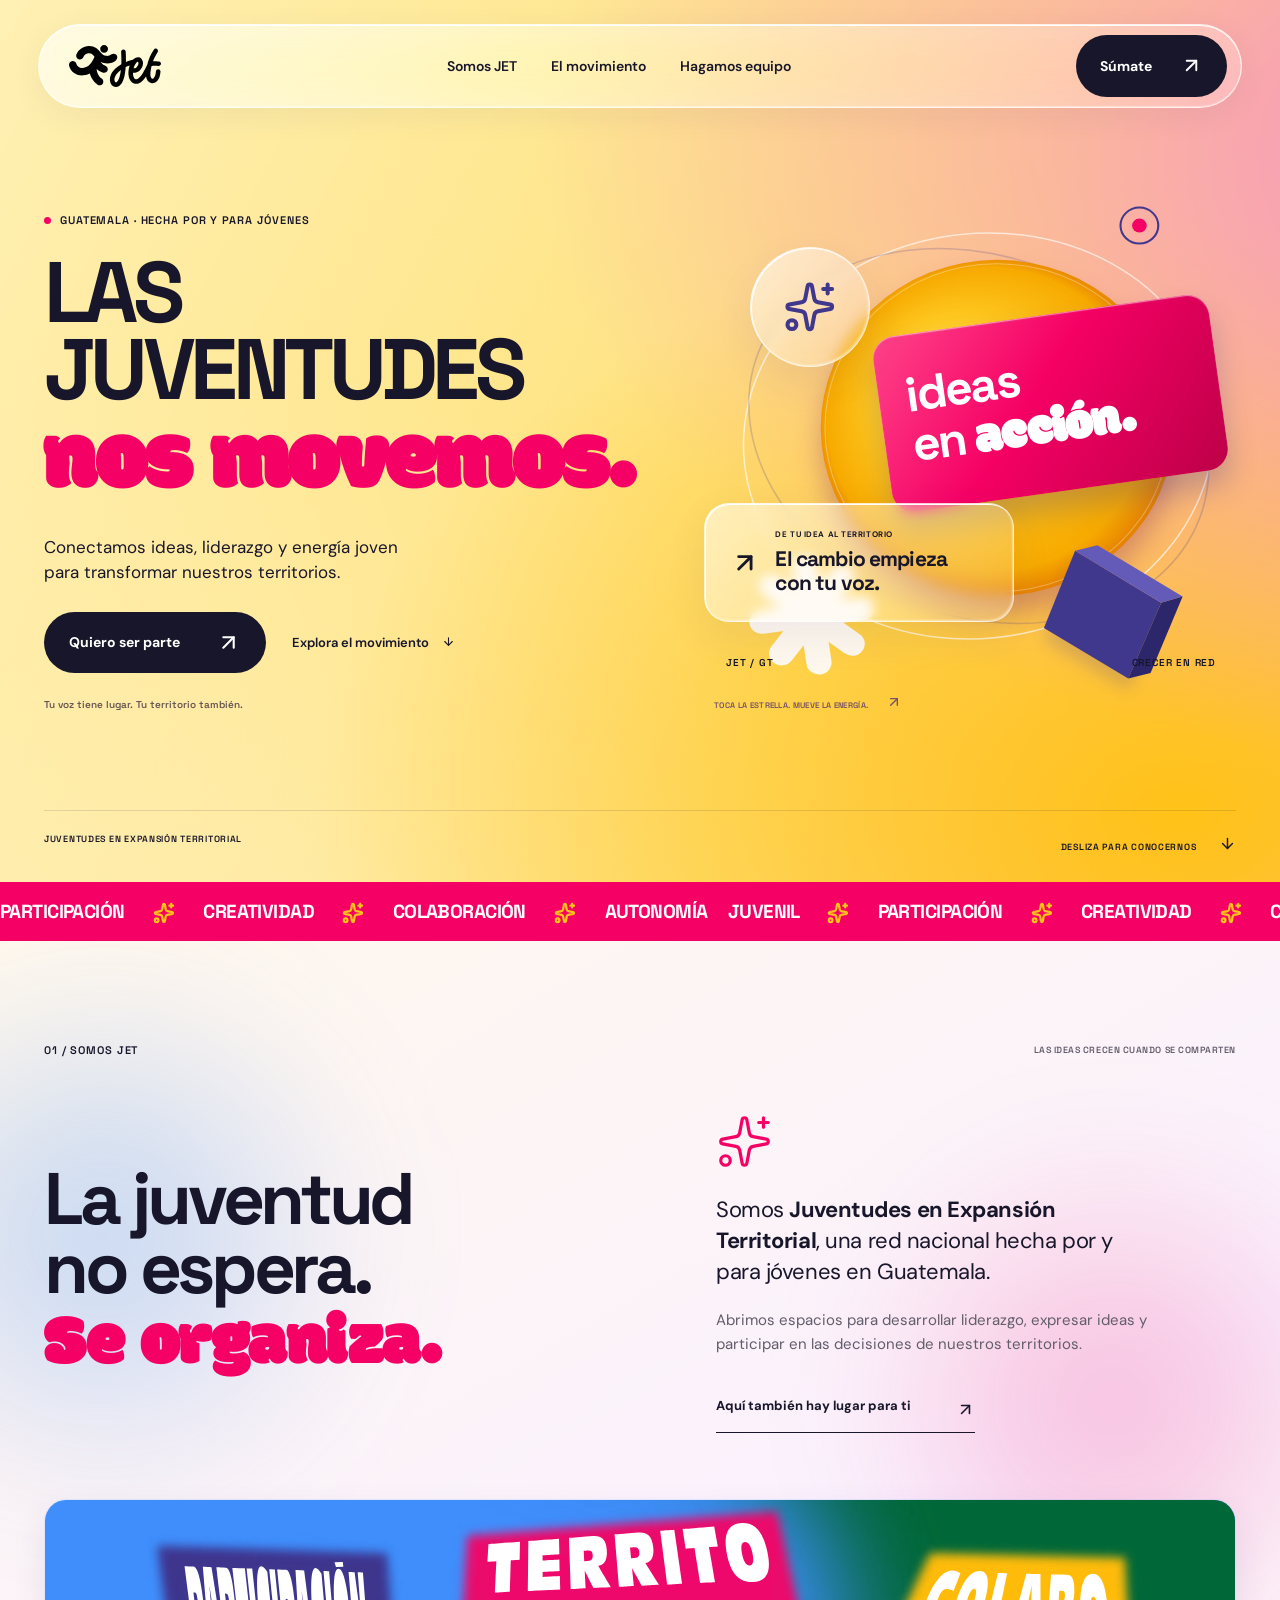
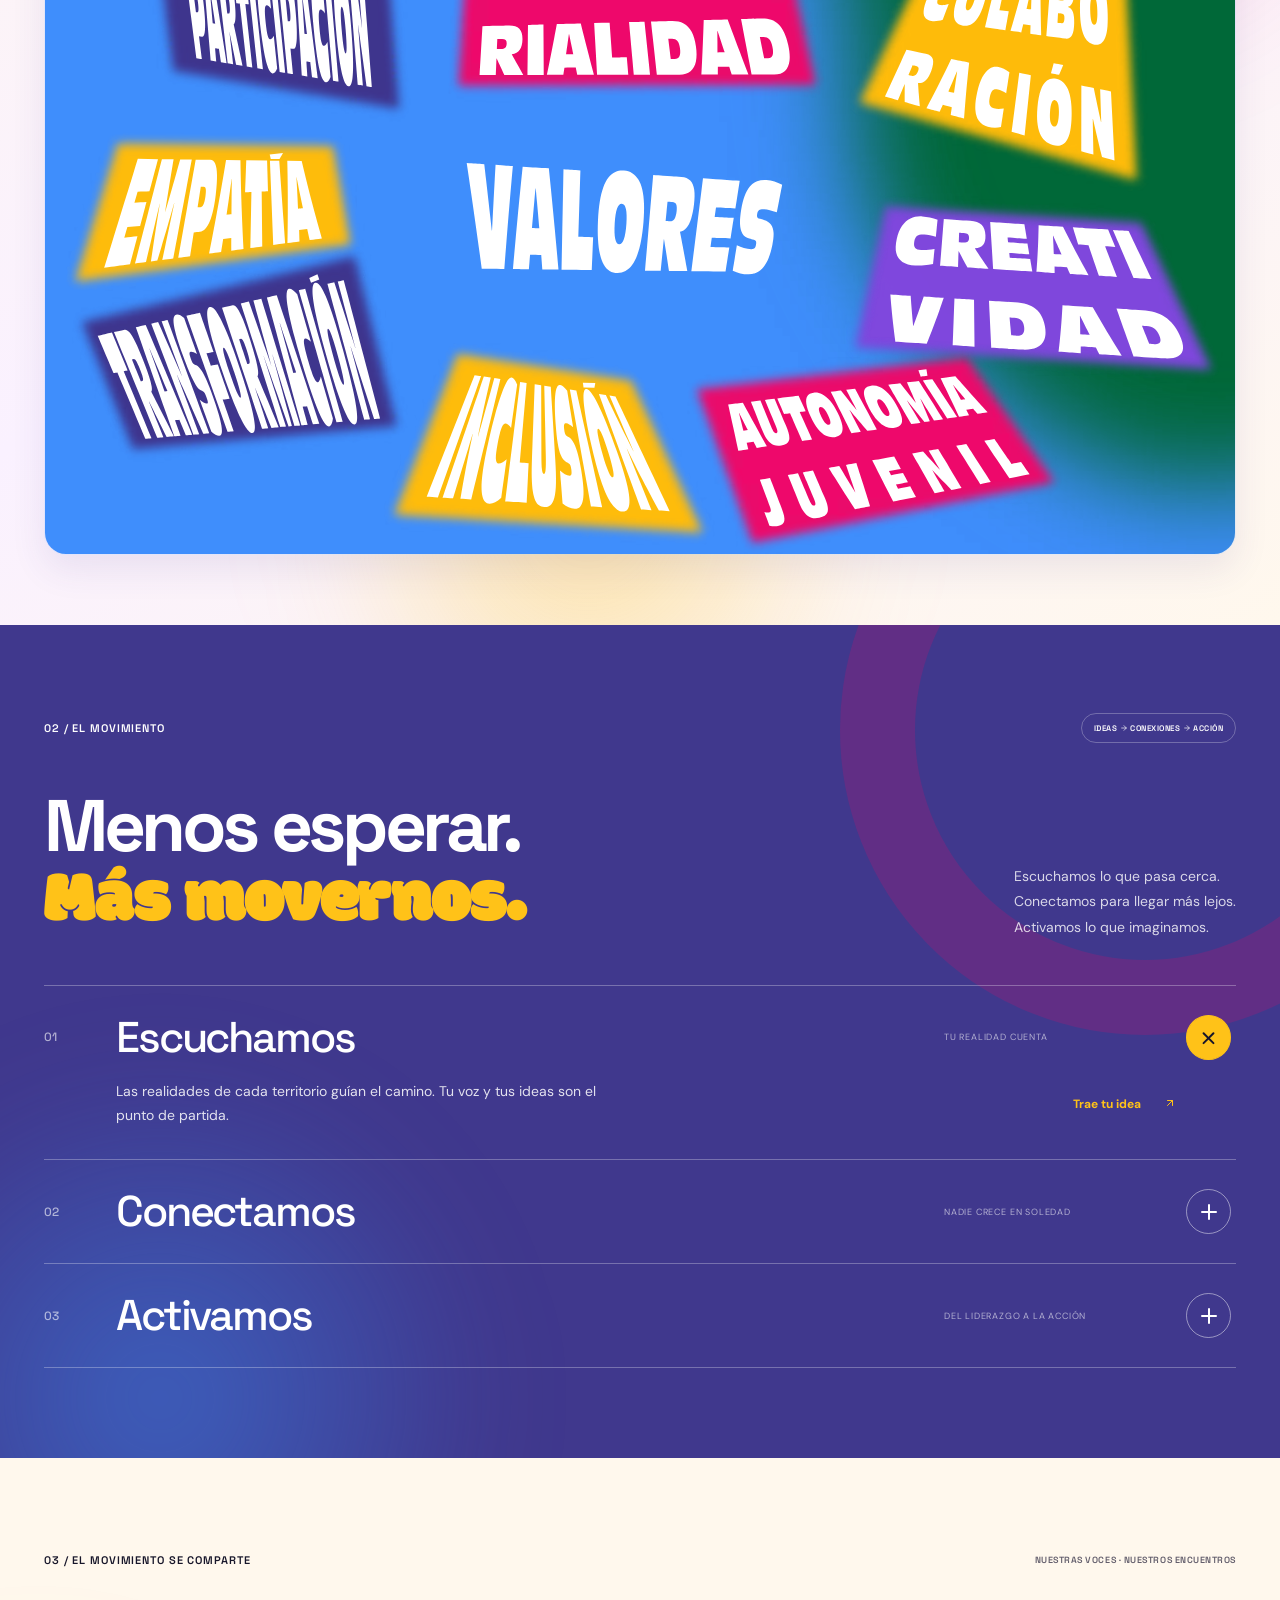
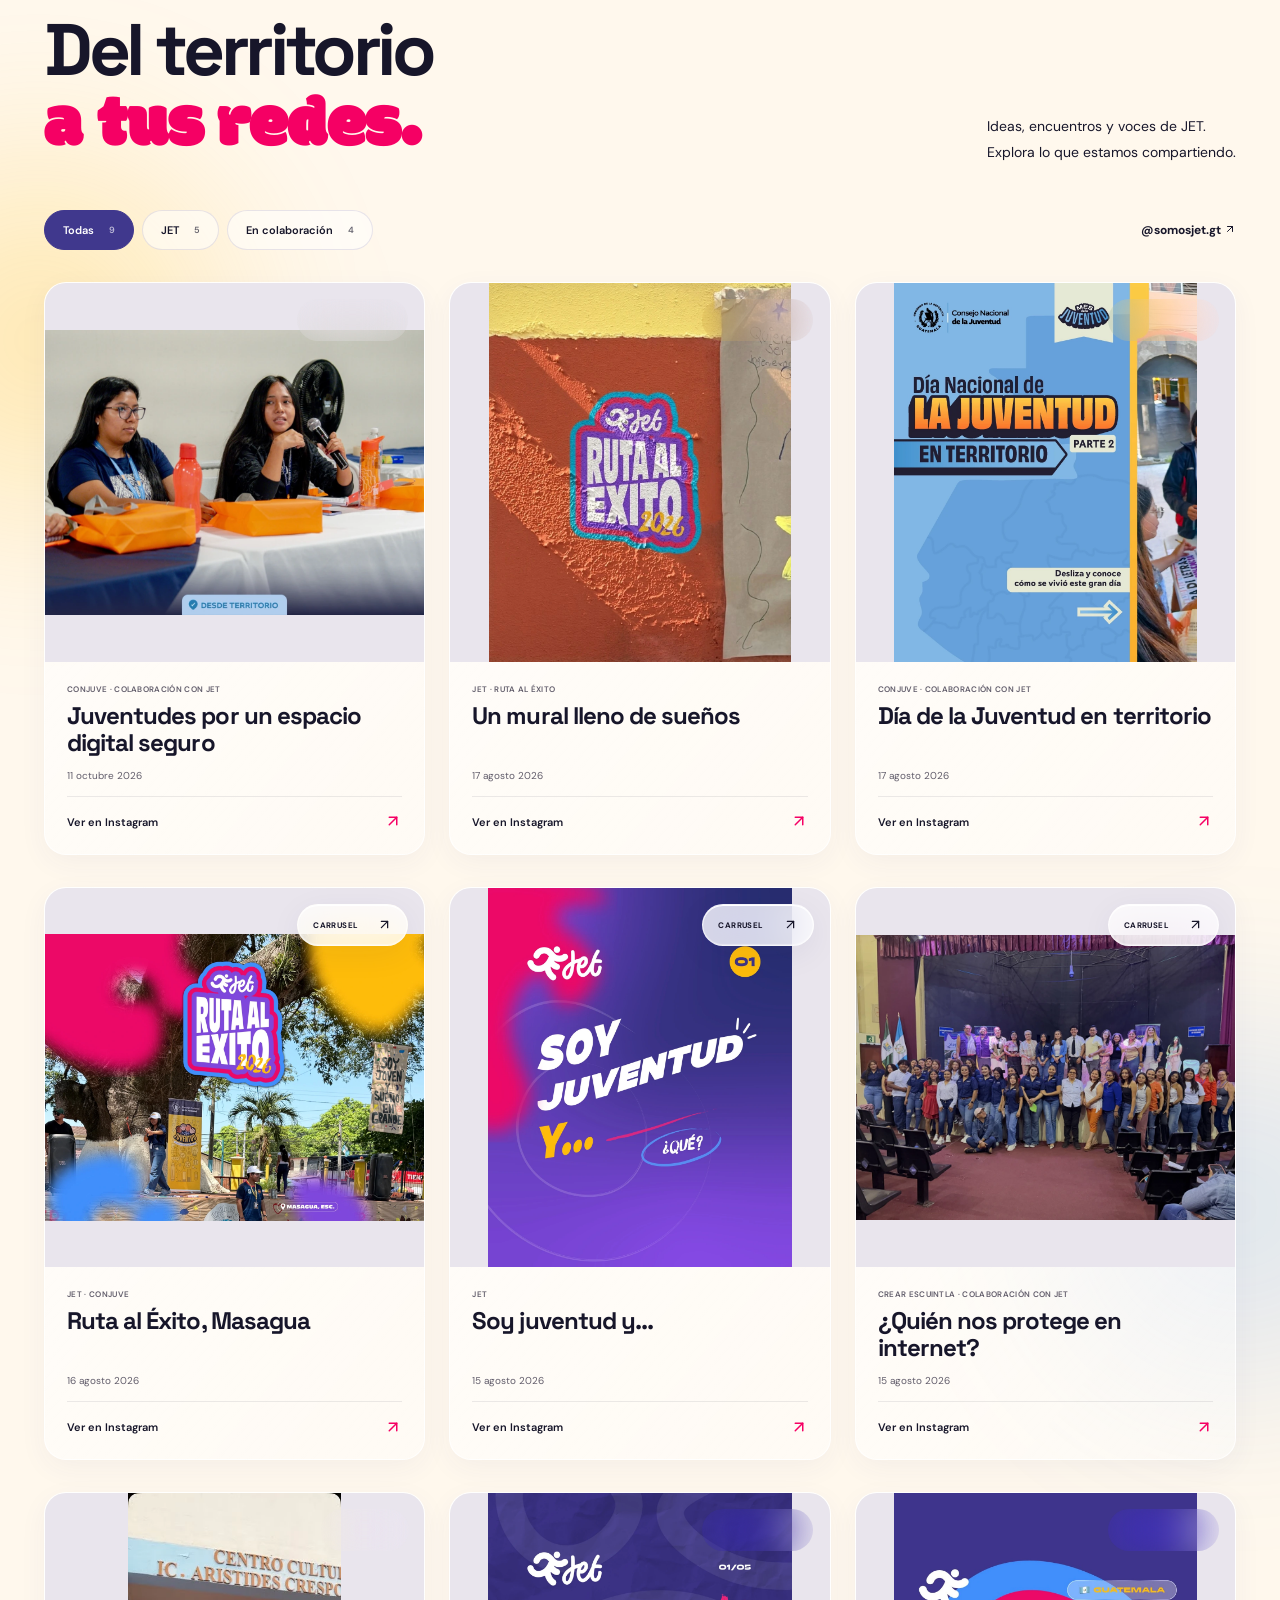
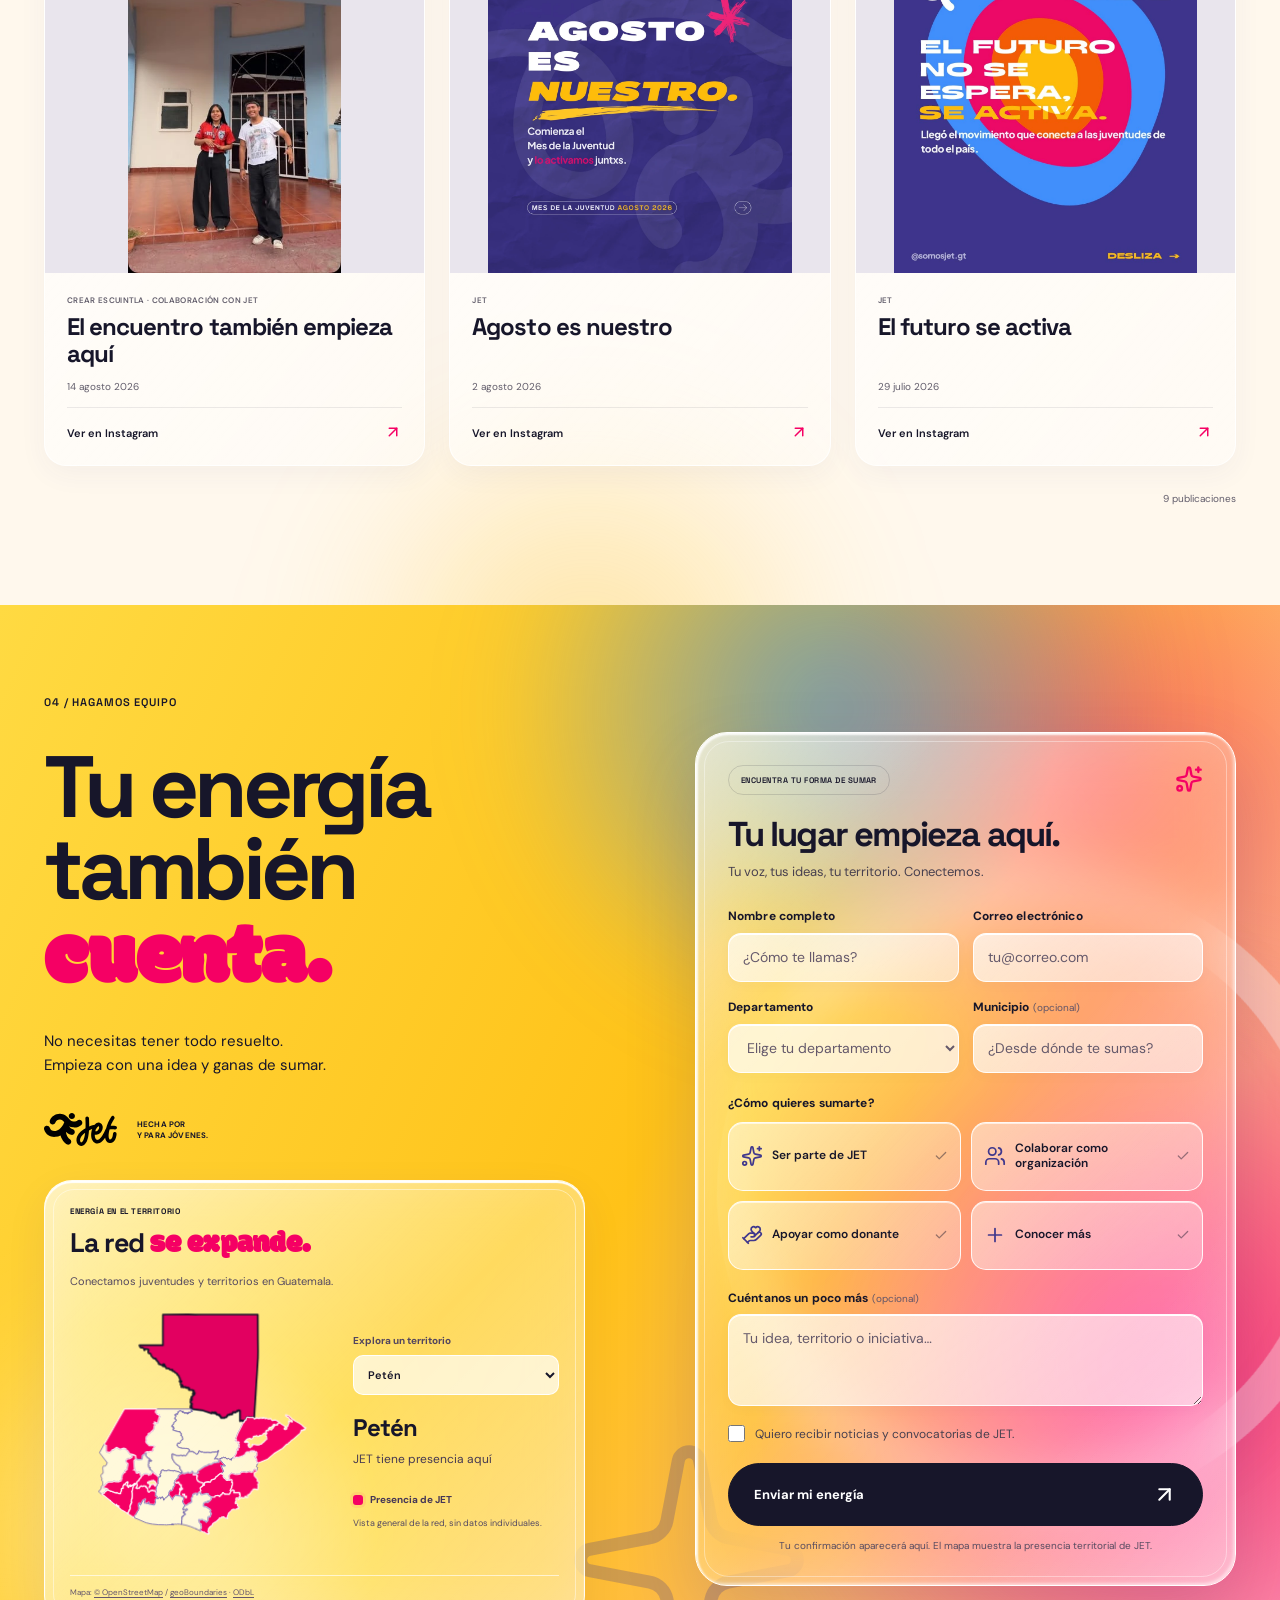
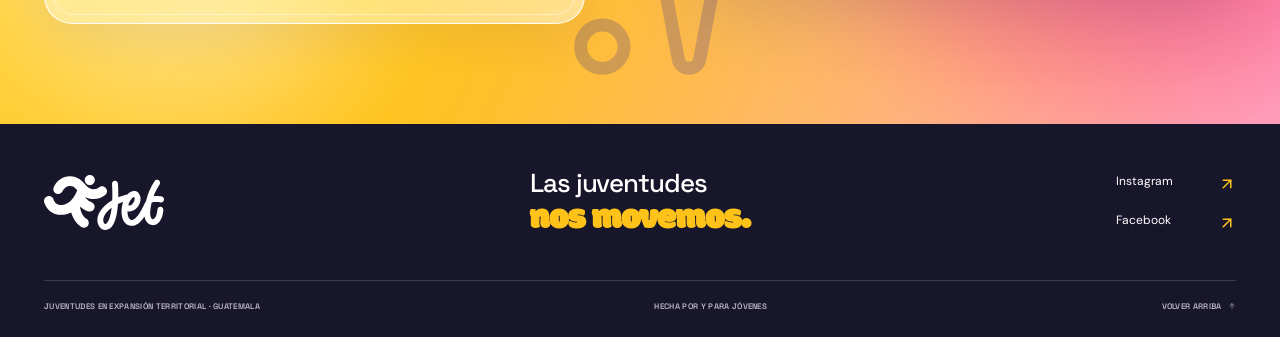
==== commit f43fd2ab: "Muestra solo presencia territorial de JET y retira cifras de participantes" ====
--- a/index.html
+++ b/index.html
@@ -19,10 +19,10 @@
   <link rel="stylesheet" href="./fonts.css">
   <link rel="stylesheet" href="./styles.css">
   <link rel="stylesheet" href="./motion.css">
-  <link rel="stylesheet" href="./form.css?v=20261012-3">
-  <link rel="stylesheet" href="./territory.css?v=20261012-3">
+  <link rel="stylesheet" href="./form.css?v=20261012-4">
+  <link rel="stylesheet" href="./territory.css?v=20261012-4">
   <link rel="stylesheet" href="./posts.css">
-  <link rel="stylesheet" href="./icons.css?v=20261012-3">
+  <link rel="stylesheet" href="./icons.css?v=20261012-4">
 </head>
 <body>
   <a class="skip-link" href="#contenido">Saltar al contenido</a>
@@ -85,30 +85,21 @@
     <section class="join" id="sumate">
       <div class="join-blob" aria-hidden="true"></div><div class="ambient ambient-join" aria-hidden="true"><span></span><span></span><span></span><i class="join-orbit"></i><i class="join-star"><svg class="jet-icon" aria-hidden="true" focusable="false"><use href="./assets/icons.svg#icon-sparkles"></use></svg></i></div><div class="wrap join-grid"><div><p class="section-label">04 / HAGAMOS EQUIPO</p><h2>Tu energía<br>también<br><em>cuenta.</em></h2><p class="join-description">No necesitas tener todo resuelto.<br>Empieza con una idea y ganas de sumar.</p><div class="join-signature"><img src="./assets/logo-jet.svg" alt="JET"><span>HECHA POR<br>Y PARA JÓVENES.</span></div>
 <section class="territory-card" id="jet-territory" aria-labelledby="territory-title">
-  <div class="territory-heading">
-    <div><p class="territory-kicker">ENERGÍA EN EL TERRITORIO</p><h3 id="territory-title">La red <em>se expande.</em></h3></div>
-    <span class="territory-mode" id="territory-mode">Vista ilustrativa</span>
-  </div>
-  <div class="territory-view-toggle" role="group" aria-label="Datos del mapa">
-    <button type="button" data-territory-mode="demo" aria-pressed="true">Ejemplo</button>
-    <button type="button" data-territory-mode="live" aria-pressed="false" disabled>Registros reales</button>
-  </div>
-  <div class="territory-summary" aria-live="polite" aria-atomic="true"><span><strong id="territory-total">18</strong> participaciones</span><span><strong id="territory-active">5</strong> territorios</span></div>
-  <p class="territory-explanation" id="territory-explanation">Datos de ejemplo, no registros reales. Toca un territorio para explorar.</p>
+  <div class="territory-heading"><p class="territory-kicker">ENERGÍA EN EL TERRITORIO</p><h3 id="territory-title">La red <em>se expande.</em></h3></div>
+  <p class="territory-explanation">Conectamos juventudes y territorios en Guatemala.</p>
   <div class="territory-layout">
-    <div class="territory-map-shell"><svg class="territory-map" id="territory-map" viewBox="0 0 560 540" role="group" aria-label="Mapa interactivo de los 22 departamentos de Guatemala"><title>Expansión territorial de JET en Guatemala</title></svg><p class="territory-map-error" id="territory-map-error" hidden>El mapa no pudo cargar. Puedes explorar los territorios en la lista.</p></div>
+    <div class="territory-map-shell"><svg class="territory-map" id="territory-map" viewBox="0 0 560 540" role="group" aria-label="Mapa interactivo de presencia territorial de JET en Guatemala"><title>Presencia territorial de JET en Guatemala</title></svg><p class="territory-map-error" id="territory-map-error" hidden>El mapa no pudo cargar. Explora los territorios en la lista.</p></div>
     <div class="territory-detail">
-      <label class="territory-select-label" for="territory-select">Explora un departamento</label>
+      <label class="territory-select-label" for="territory-select">Explora un territorio</label>
       <select id="territory-select" class="territory-select"><option value="Petén">Petén</option></select>
-      <div class="territory-detail-body" id="territory-detail-body" aria-live="polite" aria-atomic="true">
-        <p class="territory-department-total"><strong id="territory-department-total">4</strong><span id="territory-department-label">participaciones en Petén</span></p>
-        <ul class="territory-interests" id="territory-interests"></ul>
-      </div>
-      <p class="territory-privacy">Solo mostramos conteos por departamento. Tu nombre y correo no aparecen en el mapa.</p>
+      <div class="territory-detail-body" aria-live="polite" aria-atomic="true"><h4 id="territory-department-name">Petén</h4><p id="territory-presence-message">JET tiene presencia aquí</p></div>
+      <p class="territory-legend"><span aria-hidden="true"></span>Presencia de JET</p>
+      <p class="territory-privacy">Vista general de la red, sin datos individuales.</p>
     </div>
   </div>
   <p class="territory-attribution">Mapa: <a href="https://www.openstreetmap.org/copyright" target="_blank" rel="noopener noreferrer">© OpenStreetMap</a> / <a href="https://www.geoboundaries.org/api/current/gbOpen/GTM/ADM1/" target="_blank" rel="noopener noreferrer">geoBoundaries</a> · <a href="https://opendatacommons.org/licenses/odbl/1-0/" target="_blank" rel="noopener noreferrer">ODbL</a></p>
 </section>
+
 
 </div>
 <form class="join-panel jet-form glass-surface" id="signup-form" method="post" action="https://script.google.com/macros/s/AKfycbzmk5-RpmLBbQYJhwO20eMuGgKk3XioaUntuuP8SlERgY_eRcZ1VnBp007rBEZBqArc/exec" data-sheet-url="https://script.google.com/macros/s/AKfycbzmk5-RpmLBbQYJhwO20eMuGgKk3XioaUntuuP8SlERgY_eRcZ1VnBp007rBEZBqArc/exec" aria-describedby="jet-form-note">
@@ -134,7 +125,7 @@
   <label class="jet-field jet-message" for="jet-message"><span>Cuéntanos un poco más <small>(opcional)</small></span><textarea id="jet-message" name="message" rows="3" maxlength="3000" placeholder="Tu idea, territorio o iniciativa…"></textarea></label>
   <label class="jet-consent" for="jet-consent"><input id="jet-consent" required name="consent" value="yes" type="checkbox"><span>Quiero recibir noticias y convocatorias de JET.</span></label>
   <button class="button button-ink jet-submit" type="submit"><span class="jet-submit-label" id="jet-submit-label">Enviar mi energía</span><span aria-hidden="true"><svg class="jet-icon" aria-hidden="true" focusable="false"><use href="./assets/icons.svg#icon-arrow-up-right"></use></svg></span></button>
-  <p class="form-note" id="jet-form-note">Tu confirmación aparecerá aquí. En el mapa solo mostramos conteos por departamento.</p>
+  <p class="form-note" id="jet-form-note">Tu confirmación aparecerá aquí. El mapa muestra la presencia territorial de JET.</p>
   <label class="jet-honeypot" aria-hidden="true">Deja este campo vacío<input name="website" type="text" tabindex="-1" autocomplete="off"></label>
   </div>
   <p class="jet-form-status" id="form-status" role="status" aria-live="polite" aria-atomic="true" hidden></p>
@@ -142,8 +133,8 @@
     <span class="signup-success-icon" aria-hidden="true"><svg class="jet-icon" aria-hidden="true" focusable="false"><use href="./assets/icons.svg#icon-sparkles"></use></svg></span>
     <p class="pill">YA ERES PARTE DEL MOVIMIENTO</p>
     <h3 data-success-title>Gracias por enviar tu energía.</h3>
-    <p>Tu registro llegó a JET. Tu territorio también se suma a esta red.</p>
-    <a class="signup-map-link" href="#jet-territory">Mira cómo se expande la red <svg class="jet-icon" aria-hidden="true" focusable="false"><use href="./assets/icons.svg#icon-map-pin"></use></svg></a>
+    <p>Tu registro llegó a JET. Gracias por sumarte al movimiento.</p>
+    <a class="signup-map-link" href="#jet-territory">Mira dónde estamos <svg class="jet-icon" aria-hidden="true" focusable="false"><use href="./assets/icons.svg#icon-map-pin"></use></svg></a>
     <button class="button button-ink" id="signup-again" type="button">Sumar otra energía <svg class="jet-icon" aria-hidden="true" focusable="false"><use href="./assets/icons.svg#icon-plus"></use></svg></button>
   </div>
   <div id="signup-celebration" class="signup-celebration" aria-hidden="true"></div>
@@ -157,8 +148,8 @@
   <dialog class="post-dialog" aria-labelledby="post-dialog-title"><button type="button" class="post-dialog-close" aria-label="Cerrar publicación"><svg class="jet-icon" aria-hidden="true" focusable="false"><use href="./assets/icons.svg#icon-x"></use></svg></button><div class="post-dialog-grid"><div class="post-media"><img id="post-dialog-image" alt=""><div class="post-carousel-controls"><button type="button" aria-label="Imagen anterior"><svg class="jet-icon" aria-hidden="true" focusable="false"><use href="./assets/icons.svg#icon-arrow-left"></use></svg></button><span id="post-image-count" aria-live="polite"></span><button type="button" aria-label="Imagen siguiente"><svg class="jet-icon" aria-hidden="true" focusable="false"><use href="./assets/icons.svg#icon-arrow-right"></use></svg></button></div></div><div class="post-dialog-copy"><p id="post-dialog-credit"></p><h3 id="post-dialog-title"></h3><time id="post-dialog-date"></time><p id="post-dialog-summary"></p><p id="post-dialog-origin"></p><a id="post-dialog-instagram" class="button button-ink" target="_blank" rel="noopener">Ver publicación original <span aria-hidden="true"><svg class="jet-icon" aria-hidden="true" focusable="false"><use href="./assets/icons.svg#icon-arrow-up-right"></use></svg></span></a><a id="post-dialog-facebook" class="post-facebook" target="_blank" rel="noopener" hidden>También en Facebook <svg class="jet-icon" aria-hidden="true" focusable="false"><use href="./assets/icons.svg#icon-arrow-up-right"></use></svg></a></div></div></dialog>
   <script type="application/json" id="jet-posts-data">{"posts": [{"id": "participacion-digital-segura", "title": "Juventudes por un espacio digital seguro", "date": "2026-10-11", "dateLabel": "11 octubre 2026", "author": "CONJUVE", "credit": "CONJUVE · colaboración con JET", "collaboration": true, "platform": "Instagram", "category": "Participación digital", "kind": "carousel", "url": "https://www.instagram.com/conjuveguate_/p/DeXCeeeFNfS/", "summary": "JET participó en un taller para convertir evidencia sobre la participación juvenil en propuestas para un espacio cívico digital seguro, junto a otras organizaciones juveniles.", "cover": "./assets/posts/participacion-digital-segura-cover.webp", "images": ["./assets/posts/participacion-digital-segura-01.webp", "./assets/posts/participacion-digital-segura-02.webp", "./assets/posts/participacion-digital-segura-03.webp", "./assets/posts/participacion-digital-segura-04.webp", "./assets/posts/participacion-digital-segura-05.webp", "./assets/posts/participacion-digital-segura-06.webp", "./assets/posts/participacion-digital-segura-07.webp", "./assets/posts/participacion-digital-segura-08.webp"], "carouselComplete": true}, {"id": "mural-de-suenos", "title": "Un mural lleno de sueños", "date": "2026-08-17", "dateLabel": "17 agosto 2026", "author": "JET", "credit": "JET · Ruta al Éxito", "collaboration": false, "platform": "Instagram", "category": "Desde Masagua", "kind": "carousel", "url": "https://www.instagram.com/somosjet.gt/p/DcKCyQdmLhh/", "facebookUrl": "https://www.facebook.com/Somosjet/posts/pfbid0386NV4F3Y5Hw3WbLU2LxRDEJUqzwxC1maehKJ8o1qcCcmWwEEQkzut5eCa3dvdcSrl", "summary": "En Ruta al Éxito, las juventudes de Masagua escribieron sus metas y los pasos que ya están dando para construirlas. El escenario se convirtió en un mural de futuros posibles.", "cover": "./assets/posts/mural-de-suenos-01.webp", "images": ["./assets/posts/mural-de-suenos-01.webp", "./assets/posts/mural-de-suenos-02.webp", "./assets/posts/mural-de-suenos-03.webp", "./assets/posts/mural-de-suenos-04.webp", "./assets/posts/mural-de-suenos-05.webp", "./assets/posts/mural-de-suenos-06.webp", "./assets/posts/mural-de-suenos-07.webp", "./assets/posts/mural-de-suenos-08.webp", "./assets/posts/mural-de-suenos-09.webp", "./assets/posts/mural-de-suenos-10.webp", "./assets/posts/mural-de-suenos-11.webp", "./assets/posts/mural-de-suenos-12.webp", "./assets/posts/mural-de-suenos-13.webp", "./assets/posts/mural-de-suenos-14.webp", "./assets/posts/mural-de-suenos-15.webp"], "carouselComplete": true}, {"id": "conjuve-dia-juventud", "title": "Día de la Juventud en territorio", "date": "2026-08-17", "dateLabel": "17 agosto 2026", "author": "CONJUVE", "credit": "CONJUVE · colaboración con JET", "collaboration": true, "platform": "Instagram", "category": "En colaboración", "kind": "carousel", "url": "https://www.instagram.com/conjuveguate_/p/DcJm8XPlNDE/", "summary": "Segunda parte del recorrido de CONJUVE por las actividades del Día Nacional e Internacional de la Juventud, con encuentros y acciones en distintos territorios de Guatemala.", "cover": "./assets/posts/conjuve-dia-juventud-cover.webp", "images": ["./assets/posts/conjuve-dia-juventud-01.webp", "./assets/posts/conjuve-dia-juventud-02.webp", "./assets/posts/conjuve-dia-juventud-03.webp", "./assets/posts/conjuve-dia-juventud-04.webp", "./assets/posts/conjuve-dia-juventud-05.webp", "./assets/posts/conjuve-dia-juventud-06.webp", "./assets/posts/conjuve-dia-juventud-07.webp", "./assets/posts/conjuve-dia-juventud-08.webp", "./assets/posts/conjuve-dia-juventud-09.webp", "./assets/posts/conjuve-dia-juventud-10.webp", "./assets/posts/conjuve-dia-juventud-11.webp"], "carouselComplete": true}, {"id": "ruta-al-exito", "title": "Ruta al Éxito, Masagua", "date": "2026-08-16", "dateLabel": "16 agosto 2026", "author": "JET", "credit": "JET · CONJUVE", "collaboration": true, "platform": "Instagram", "category": "Desde Masagua", "kind": "carousel", "url": "https://www.instagram.com/somosjet.gt/p/DcHtfe9GPwN/", "facebookUrl": "https://www.facebook.com/Somosjet/posts/pfbid02Cj2eE2bHHvfJyZ9F1zyLaYD1UcARLvpQsmfk8s7qBEyyWZKbwzhZRc4gCyQsVFu2l", "summary": "Más de 200 juventudes de Masagua se encontraron para conversar sobre orientación laboral, oportunidades y sus sueños, en un espacio creado por JET y CONJUVE.", "cover": "./assets/posts/ruta-al-exito-01.webp", "images": ["./assets/posts/ruta-al-exito-01.webp", "./assets/posts/ruta-al-exito-02.webp", "./assets/posts/ruta-al-exito-03.webp", "./assets/posts/ruta-al-exito-04.webp", "./assets/posts/ruta-al-exito-05.webp", "./assets/posts/ruta-al-exito-06.webp", "./assets/posts/ruta-al-exito-07.webp"], "carouselComplete": true}, {"id": "soy-juventud-y", "title": "Soy juventud y…", "date": "2026-08-15", "dateLabel": "15 agosto 2026", "author": "JET", "credit": "JET", "collaboration": false, "platform": "Instagram", "category": "Nuestra voz", "kind": "carousel", "url": "https://www.instagram.com/somosjet.gt/p/DcFi3EjjVbB/", "facebookUrl": "https://www.facebook.com/Somosjet/posts/pfbid0LmghrV7XVNQNJ3sFBt9coM9RRhWWPpstCx7zqbTL1wHWWcTYuD8Rv73XuxSPfVCrl", "summary": "Una invitación para completar la frase con lo que hacemos, soñamos y construimos desde nuestros territorios. Ser joven tiene muchas formas; queremos escucharlas.", "cover": "./assets/posts/soy-juventud-y-01.webp", "images": ["./assets/posts/soy-juventud-y-01.webp", "./assets/posts/soy-juventud-y-02.webp", "./assets/posts/soy-juventud-y-03.webp", "./assets/posts/soy-juventud-y-04.webp", "./assets/posts/soy-juventud-y-05.webp"], "carouselComplete": true}, {"id": "chichicaste-cuir", "title": "¿Quién nos protege en internet?", "date": "2026-08-15", "dateLabel": "15 agosto 2026", "author": "CREAR Escuintla", "credit": "CREAR Escuintla · colaboración con JET", "collaboration": true, "platform": "Instagram", "category": "Participación digital", "kind": "carousel", "url": "https://www.instagram.com/crearescuintla/p/DcEqv_6m6hR/", "summary": "Más de 200 juventudes de Escuintla, Masagua y Palín dialogaron sobre violencias digitales y la iniciativa 6280, y presentaron propuestas para entornos digitales libres de violencia.", "cover": "./assets/posts/chichicaste-cuir-cover.webp", "images": ["./assets/posts/chichicaste-cuir-01.webp", "./assets/posts/chichicaste-cuir-02.webp", "./assets/posts/chichicaste-cuir-03.webp", "./assets/posts/chichicaste-cuir-04.webp", "./assets/posts/chichicaste-cuir-05.webp", "./assets/posts/chichicaste-cuir-06.webp", "./assets/posts/chichicaste-cuir-07.webp", "./assets/posts/chichicaste-cuir-08.webp", "./assets/posts/chichicaste-cuir-09.webp", "./assets/posts/chichicaste-cuir-10.webp"], "carouselComplete": true}, {"id": "dialogo-digital-reel", "title": "El encuentro también empieza aquí", "date": "2026-08-14", "dateLabel": "14 agosto 2026", "author": "CREAR Escuintla", "credit": "CREAR Escuintla · colaboración con JET", "collaboration": true, "platform": "Instagram", "category": "Participación digital", "kind": "reel", "url": "https://www.instagram.com/crearescuintla/reel/DcCfjBGpIb1/", "summary": "Invitación en video al diálogo para las juventudes en el Centro Cultural de Escuintla, anunciado para el 15 de agosto a las 9:00 de la mañana.", "cover": "./assets/posts/dialogo-digital-reel-cover.webp", "images": ["./assets/posts/dialogo-digital-reel-cover.webp"], "carouselComplete": false}, {"id": "mes-de-la-juventud", "title": "Agosto es nuestro", "date": "2026-08-02", "dateLabel": "2 agosto 2026", "author": "JET", "credit": "JET", "collaboration": false, "platform": "Instagram", "category": "Nuestra voz", "kind": "carousel", "url": "https://www.instagram.com/somosjet.gt/p/DbjtDAajSXs/", "facebookUrl": "https://www.facebook.com/Somosjet/posts/pfbid0njUR6Q7tAkpwjqBc8eEBvWEZmpPvYjA6g8EMUBGUGaA6mkPJDyUcDzR8Y8S6GVYcl", "summary": "Celebramos el Mes de la Juventud creando, cuestionando, organizándonos y haciendo comunidad. Somos el presente y estamos activando desde todos los territorios.", "cover": "./assets/posts/mes-de-la-juventud-01.webp", "images": ["./assets/posts/mes-de-la-juventud-01.webp", "./assets/posts/mes-de-la-juventud-02.webp", "./assets/posts/mes-de-la-juventud-03.webp", "./assets/posts/mes-de-la-juventud-04.webp", "./assets/posts/mes-de-la-juventud-05.webp"], "carouselComplete": true}, {"id": "el-futuro-se-activa", "title": "El futuro se activa", "date": "2026-07-29", "dateLabel": "29 julio 2026", "author": "JET", "credit": "JET", "collaboration": false, "platform": "Instagram", "category": "Somos JET", "kind": "carousel", "url": "https://www.instagram.com/somosjet.gt/p/DbZxaJ7jREJ/", "facebookUrl": "https://www.facebook.com/Somosjet/posts/pfbid025D4a4ygyF8rvZHkDgMczrZnfYKXysCV1H3XSyrbDKp2mS3JAcf4SFsxTR4vaR4Rol", "summary": "Presentamos una red nacional hecha por y para jóvenes: espacios seguros, laboratorios creativos, apoyo mutuo y acción en los territorios para convertir ideas en proyectos.", "cover": "./assets/posts/el-futuro-se-activa-01.webp", "images": ["./assets/posts/el-futuro-se-activa-01.webp", "./assets/posts/el-futuro-se-activa-02.webp", "./assets/posts/el-futuro-se-activa-03.webp", "./assets/posts/el-futuro-se-activa-04.webp", "./assets/posts/el-futuro-se-activa-05.webp"], "carouselComplete": true}]}</script>
   <script type="module" src="./app.js"></script>
-  <script src="./territory.js?v=20261012-3"></script>
-  <script src="./form.js?v=20261012-3"></script>
+  <script src="./territory.js?v=20261012-4"></script>
+  <script src="./form.js?v=20261012-4"></script>
   <script src="./posts.js"></script>
 </body>
 </html>
--- a/territory.css
+++ b/territory.css
@@ -1,67 +1,35 @@
-/* Local SVG map. Counts are aggregated at department level only. */
+/* Small local map of official JET presence. No quantities or individual markers. */
 .territory-card{position:relative;isolation:isolate;margin-top:34px;padding:25px;border-radius:28px;border:1.5px solid #ffffffeb;background:linear-gradient(135deg,#ffffffb5,#ffffff5f 54%,#ffffff88);box-shadow:inset 0 2px 1px #fff,0 15px 40px #40388d14;-webkit-backdrop-filter:blur(25px) saturate(1.45);backdrop-filter:blur(25px) saturate(1.45);max-width:590px;overflow:hidden}
 .territory-card::before{content:"";position:absolute;z-index:-1;inset:8px;border-radius:21px;border:1px solid #ffffff70;pointer-events:none}
-.territory-heading{display:flex;align-items:flex-start;justify-content:space-between;gap:12px}
 .territory-kicker{font-family:'Space Grotesk',sans-serif;font-size:8px;letter-spacing:.075em;font-weight:700;margin:0 0 10px!important;line-height:1.4!important}
 .territory-card h3{font-family:'Space Grotesk',sans-serif;font-size:clamp(24px,2.1vw,32px);line-height:1.05;letter-spacing:-.05em;margin:0;font-weight:700}
 .territory-card h3 em{font-family:'Modak',serif;font-style:normal;font-weight:400;font-size:1.17em;color:var(--pink);letter-spacing:-.025em;white-space:nowrap}
-.territory-mode{border:1px solid #40388d25;background:#ffffff9c;border-radius:30px;font-size:9px;line-height:1.35;padding:7px 9px;color:var(--purple);font-weight:700;white-space:nowrap}
-.territory-mode[data-mode="live"]{background:#40388d;color:#fff;border-color:#40388d}
-.territory-view-toggle{display:inline-flex;gap:3px;align-items:center;padding:4px;border:1px solid #ffffffcb;border-radius:30px;background:#ffffff53;box-shadow:inset 0 1px 0 #fff;margin-top:16px}
-.territory-view-toggle button{appearance:none;border:1px solid transparent;background:transparent;border-radius:23px;min-height:34px;padding:8px 12px;font-size:10px;font-weight:700;line-height:1.2;color:#514369;transition:background .2s,color .2s,box-shadow .2s}
-.territory-view-toggle button[aria-pressed="true"]{background:#40388d;color:#fff;border-color:#746bd2;box-shadow:inset 0 1px 0 #ffffff33,0 3px 10px #40388d19}
-.territory-view-toggle button:disabled{opacity:.5;cursor:wait}
-.territory-view-toggle button:focus-visible{outline:2px solid var(--ink);outline-offset:2px}
-.territory-view-toggle button:not(:disabled):not([aria-pressed="true"]):hover{background:#ffffffbc}
-.territory-summary{display:flex;align-items:center;gap:17px;flex-wrap:wrap;margin:17px 0 7px;font-size:11px;color:#53415e}
-.territory-summary>span{display:flex;align-items:baseline;gap:5px}
-.territory-summary strong{font-family:'Space Grotesk',sans-serif;font-size:22px;font-weight:700;letter-spacing:-.05em;color:var(--ink)}
-.territory-explanation{font-size:10px!important;line-height:1.5!important;color:#564a60;margin:0!important;max-width:none!important}
-.territory-layout{display:grid;grid-template-columns:1.25fr 1fr;align-items:center;gap:6px;margin-top:14px;min-width:0}
+.territory-explanation{font-size:11px!important;line-height:1.5!important;color:#564a60;margin:12px 0 0!important;max-width:none!important}
+.territory-layout{display:grid;grid-template-columns:1.3fr 1fr;align-items:center;gap:16px;margin-top:14px;min-width:0}
 .territory-map-shell{position:relative;min-width:0}
-.territory-map{display:block;width:100%;height:auto;overflow:visible;max-height:340px}
-.territory-department{fill:#ffffff96;stroke:#7164ad;stroke-width:.85;vector-effect:non-scaling-stroke;stroke-linejoin:round;cursor:pointer;transition:fill .25s,stroke .25s,filter .25s;outline:none}
-.territory-department[data-active="true"]{fill:#f500647d;stroke:#ba0e65;stroke-width:1.1}
-.territory-department[data-interest="organization"]{fill:#398bf292;stroke:#236acd}
-.territory-department[data-interest="donor"]{fill:#ffc218b8;stroke:#a27c0c}
-.territory-department[data-interest="info"]{fill:#40388d88;stroke:#40388d}
-.territory-department:hover,.territory-department:focus-visible,.territory-department[aria-pressed="true"]{fill:#ffc218dc;stroke:#17162a;stroke-width:1.7;filter:drop-shadow(0 0 4px #ffffff);outline:none}
+.territory-map{display:block;width:100%;height:auto;overflow:visible;max-height:320px}
+.territory-department{fill:#ffffffa1;stroke:#7164ad;stroke-width:.85;vector-effect:non-scaling-stroke;stroke-linejoin:round;cursor:pointer;transition:fill .25s,stroke .25s,filter .25s;outline:none}
+.territory-department[data-presence="true"]{fill:var(--pink);stroke:#fff4fa;stroke-width:1.1;animation:territory-reveal .75s ease both;animation-delay:var(--territory-delay,0ms)}
+.territory-department:hover,.territory-department:focus-visible,.territory-department[aria-pressed="true"]{stroke:var(--ink);stroke-width:1.7;filter:drop-shadow(0 0 3px #fff);outline:none}
+.territory-department[data-presence="true"]:hover,.territory-department[data-presence="true"]:focus-visible,.territory-department[data-presence="true"][aria-pressed="true"]{fill:#e20060}
 .territory-department:focus-visible{stroke-width:2.5}
-.territory-marker{cursor:pointer;outline:none;--marker-halo:#f5006460}
-.territory-marker-connector{fill:none;stroke:#40388d70;stroke-width:1.15;vector-effect:non-scaling-stroke;pointer-events:none}
-.territory-marker-center{fill:var(--pink);stroke:white;stroke-width:2.5;pointer-events:none}
-.territory-marker-halo{fill:none;stroke:var(--marker-halo);stroke-width:1.5;opacity:.5;transform-box:fill-box;transform-origin:center;animation:territory-pulse 4s ease-in-out infinite;pointer-events:none}
-.territory-marker:nth-child(2n) .territory-marker-halo{animation-delay:-2s}
-.territory-marker-bg{fill:#ffffffef;stroke:#ffffff;stroke-width:1.5;filter:drop-shadow(0 2px 4px #40388d26)}
-.territory-marker-icon{color:var(--purple);pointer-events:none}
-.territory-marker-icon[data-interest="member"]{color:var(--pink)}
-.territory-marker-icon[data-interest="organization"]{color:#256ccc}
-.territory-marker-icon[data-interest="donor"]{color:#987002}
-.territory-marker-count{font-family:'Space Grotesk',sans-serif;font-size:15px;fill:var(--ink);font-weight:700;text-anchor:middle;pointer-events:none}
-.territory-marker:focus-visible .territory-marker-bg,.territory-marker:hover .territory-marker-bg,.territory-marker[aria-pressed="true"] .territory-marker-bg{stroke:var(--purple);stroke-width:2}
-.territory-marker.is-confirmed .territory-marker-halo{animation:territory-confirm 1.5s ease-out 2}
+.territory-department.is-highlighted{animation:territory-attention .9s ease-in-out 3;animation-delay:0ms}
 .territory-detail{min-width:0}
-.territory-select-label{font-size:9px;font-weight:700;display:block;line-height:1.4;margin:0 0 7px;color:#52455f}
-.territory-select{display:block;width:100%;padding:9px 26px 9px 10px;background:#ffffffab;border:1px solid #fffffff2;border-radius:10px;color:var(--ink);font:600 11px/1.3 'DM Sans',sans-serif;min-height:38px;cursor:pointer}
+.territory-select-label{font-size:10px;font-weight:700;display:block;line-height:1.4;margin:0 0 7px;color:#52455f}
+.territory-select{display:block;width:100%;padding:9px 26px 9px 10px;background:#ffffffab;border:1px solid #fffffff2;border-radius:10px;color:var(--ink);font:600 11px/1.3 'DM Sans',sans-serif;min-height:40px;cursor:pointer}
 .territory-select:focus-visible{outline:2px solid var(--purple);outline-offset:3px}
-.territory-department-total{display:flex;gap:7px;align-items:center;margin:13px 0!important;line-height:1.3!important;max-width:none!important;color:var(--ink);font-size:10px!important}
-.territory-department-total strong{font-family:'Space Grotesk',sans-serif;font-size:30px;line-height:1;font-weight:700;letter-spacing:-.06em}
-.territory-interests{list-style:none;margin:0;padding:0;display:grid;gap:5px}
-.territory-interests li{display:flex;align-items:center;gap:6px;border:1px solid #ffffff91;background:#ffffff65;border-radius:9px;padding:7px 8px;line-height:1.35;font-size:9px;color:#463952;min-height:31px}
-.territory-interests li[data-empty="true"]{background:#ffffff30;color:#61566c}
-.territory-interests svg{flex:0 0 16px;width:16px;height:16px;color:var(--purple)}
-.territory-interests li[data-interest="member"] svg{color:var(--pink)}
-.territory-interests li[data-interest="organization"] svg{color:#256ccc}
-.territory-interests li[data-interest="donor"] svg{color:#987002}
-.territory-interests strong{font-size:11px;margin-left:auto;color:var(--ink)}
-.territory-privacy{font-size:9px!important;line-height:1.5!important;max-width:none!important;color:#574b62;margin:11px 0 0!important}
+.territory-detail h4{font-family:'Space Grotesk',sans-serif;font-size:24px;line-height:1.1;letter-spacing:-.045em;margin:20px 0 9px;overflow-wrap:anywhere}
+#territory-presence-message{font-size:12px!important;line-height:1.5!important;margin:0!important;color:#463952;max-width:none!important}
+.territory-legend{display:flex;align-items:center;gap:7px;font-size:10px!important;font-weight:700;line-height:1.5!important;color:#453657;margin:24px 0 0!important}
+.territory-legend>span{display:block;flex:0 0 10px;height:10px;border-radius:3px;background:var(--pink);box-shadow:0 0 0 3px #f5006412}
+.territory-privacy{font-size:9px!important;line-height:1.5!important;max-width:none!important;color:#574b62;margin:10px 0 0!important}
 .territory-attribution{margin:14px 0 0!important;border-top:1px solid #ffffffa3;padding-top:10px;font-size:8px!important;line-height:1.5!important;max-width:none!important;color:#65566c}
 .territory-attribution a{text-decoration:underline;text-underline-offset:2px}
 .territory-map-error{font-size:11px!important;line-height:1.5!important;color:#574b62;padding:12px;background:#ffffff90;border-radius:12px}
 .territory-map-error[hidden],.territory-map[hidden]{display:none}
-@keyframes territory-pulse{0%,100%{opacity:.45;transform:scale(1)}50%{opacity:.12;transform:scale(1.7)}}
-@keyframes territory-confirm{from{opacity:1;transform:scale(.65)}to{opacity:0;transform:scale(4)}}
-@media(max-width:1100px) and (min-width:801px){.territory-card{padding:22px 18px}.territory-heading{flex-direction:column;gap:10px}.territory-layout{grid-template-columns:1fr 1fr}.territory-interests li{font-size:8px;padding:6px}.territory-card h3{font-size:29px}}
-@media(max-width:800px){.territory-card{max-width:none;margin-top:29px}.territory-card h3{font-size:31px}.territory-layout{grid-template-columns:1.3fr 1fr;gap:15px}.territory-map{max-height:330px}.territory-select-label,.territory-select{font-size:11px}.territory-interests li{font-size:11px}.territory-explanation{font-size:11px!important}.territory-privacy{font-size:10px!important}.territory-department-total{font-size:11px!important}}
-@media(max-width:500px){.territory-view-toggle button{min-height:42px;font-size:11px;padding-inline:14px}.territory-card{padding:22px 18px;border-radius:25px}.territory-heading{gap:10px;flex-wrap:wrap}.territory-card h3{font-size:29px}.territory-mode{font-size:8px}.territory-layout{grid-template-columns:1fr;gap:3px}.territory-map{height:280px;max-height:none}.territory-detail{display:grid;grid-template-columns:1fr;gap:0}.territory-select-label{font-size:10px}.territory-select{font-size:16px;min-height:43px}.territory-interests{grid-template-columns:1fr 1fr;gap:7px}.territory-interests li{font-size:10px;padding:8px;min-height:40px}.territory-department-total{margin:11px 0!important}.territory-summary{margin-top:13px}.territory-attribution{font-size:8px!important}}
-@media(prefers-reduced-motion:reduce){.territory-marker-halo,.territory-marker.is-confirmed .territory-marker-halo{animation:none}.territory-department{transition:none}}
+@keyframes territory-reveal{from{fill-opacity:0;filter:drop-shadow(0 0 6px #f5006455)}to{fill-opacity:1;filter:none}}
+@keyframes territory-attention{0%,100%{fill:#f50064;filter:drop-shadow(0 0 1px #f5006433)}50%{fill:#ff5d9f;filter:drop-shadow(0 0 7px #f5006480)}}
+@media(max-width:1100px) and (min-width:801px){.territory-card{padding:22px 18px}.territory-layout{grid-template-columns:1.1fr 1fr;gap:8px}.territory-card h3{font-size:29px}.territory-detail h4{font-size:21px}.territory-select-label{font-size:9px}}
+@media(max-width:800px){.territory-card{max-width:none;margin-top:29px}.territory-card h3{font-size:31px}.territory-map{max-height:310px}.territory-select-label,.territory-select{font-size:11px}.territory-privacy{font-size:10px!important}}
+@media(max-width:500px){.territory-card{padding:22px 18px;border-radius:25px}.territory-card h3{font-size:29px}.territory-layout{grid-template-columns:1fr;gap:6px}.territory-map{height:250px;max-height:none}.territory-select{font-size:16px;min-height:44px}.territory-select-label{font-size:10px}.territory-detail h4{font-size:25px;margin-top:17px}.territory-legend{margin-top:17px!important}.territory-attribution{font-size:8px!important}}
+@media(prefers-reduced-motion:reduce){.territory-department,.territory-department[data-presence="true"],.territory-department.is-highlighted{animation:none;transition:none}}
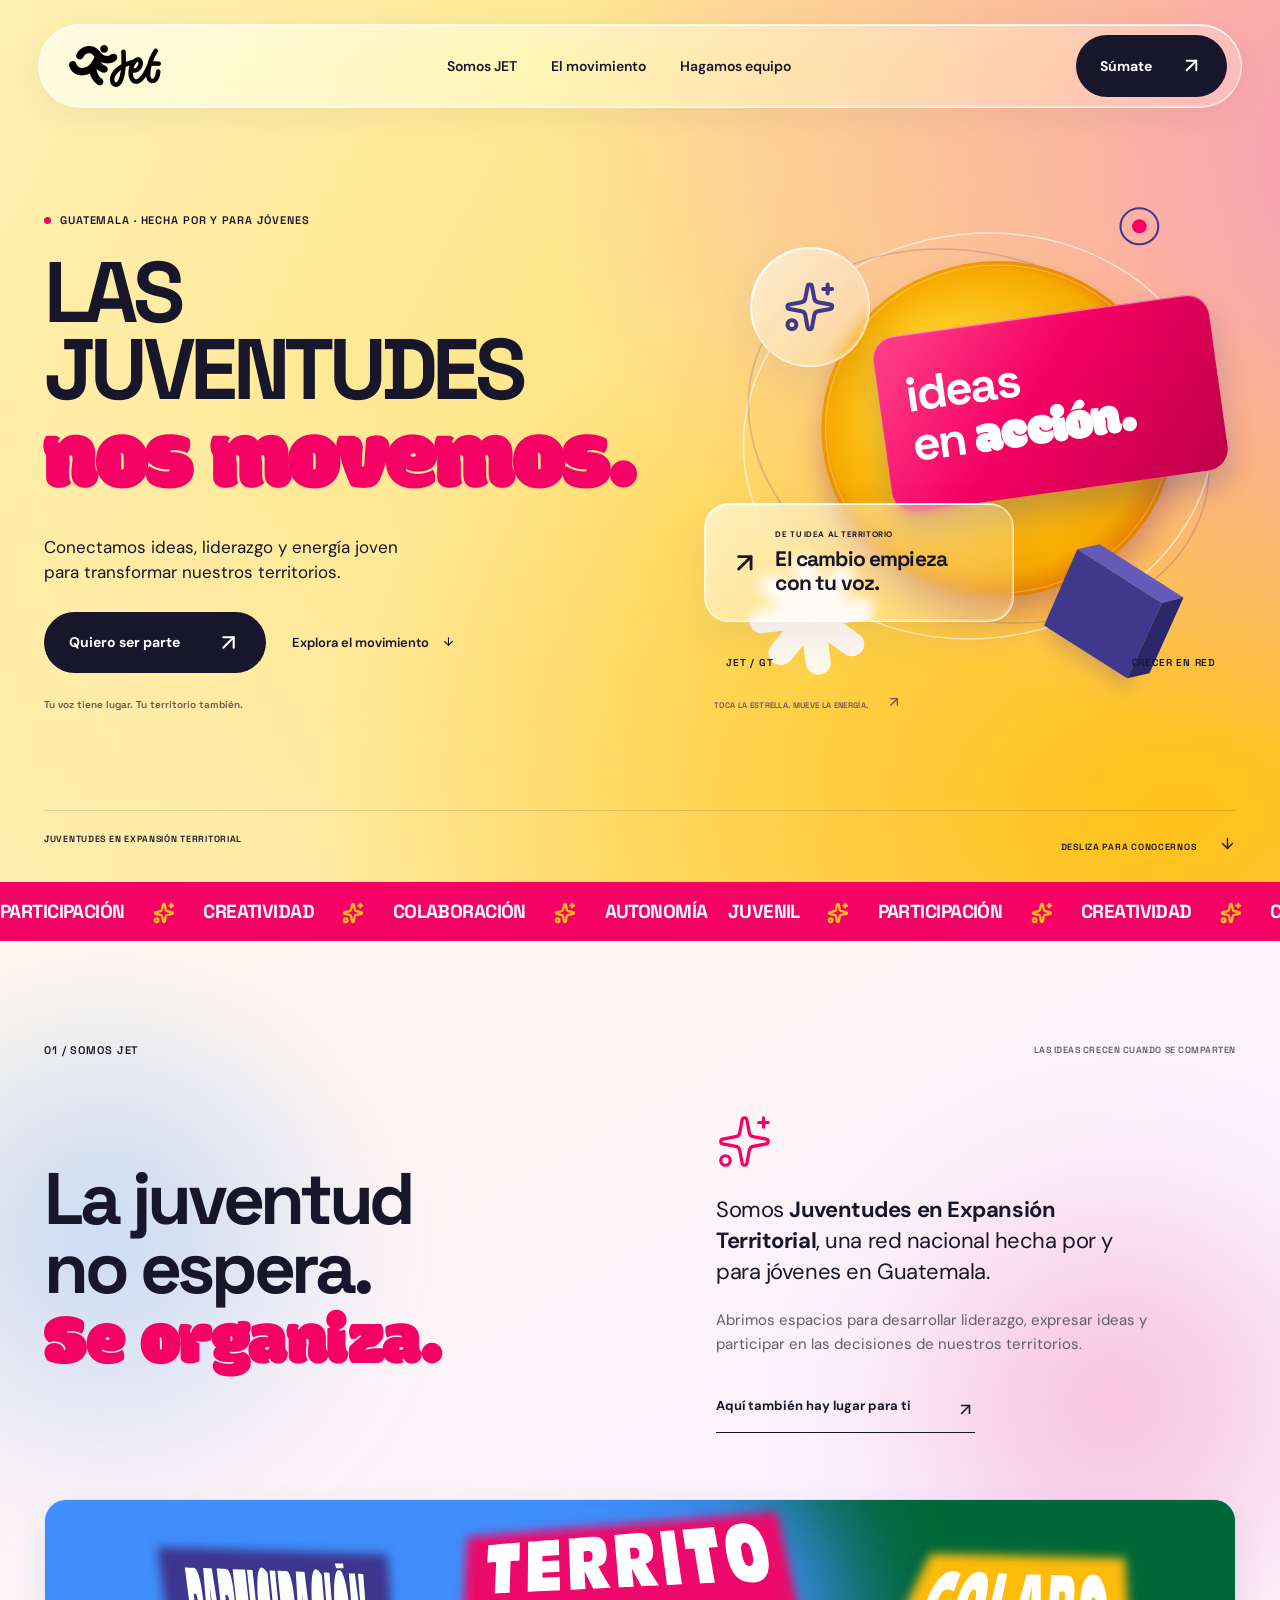
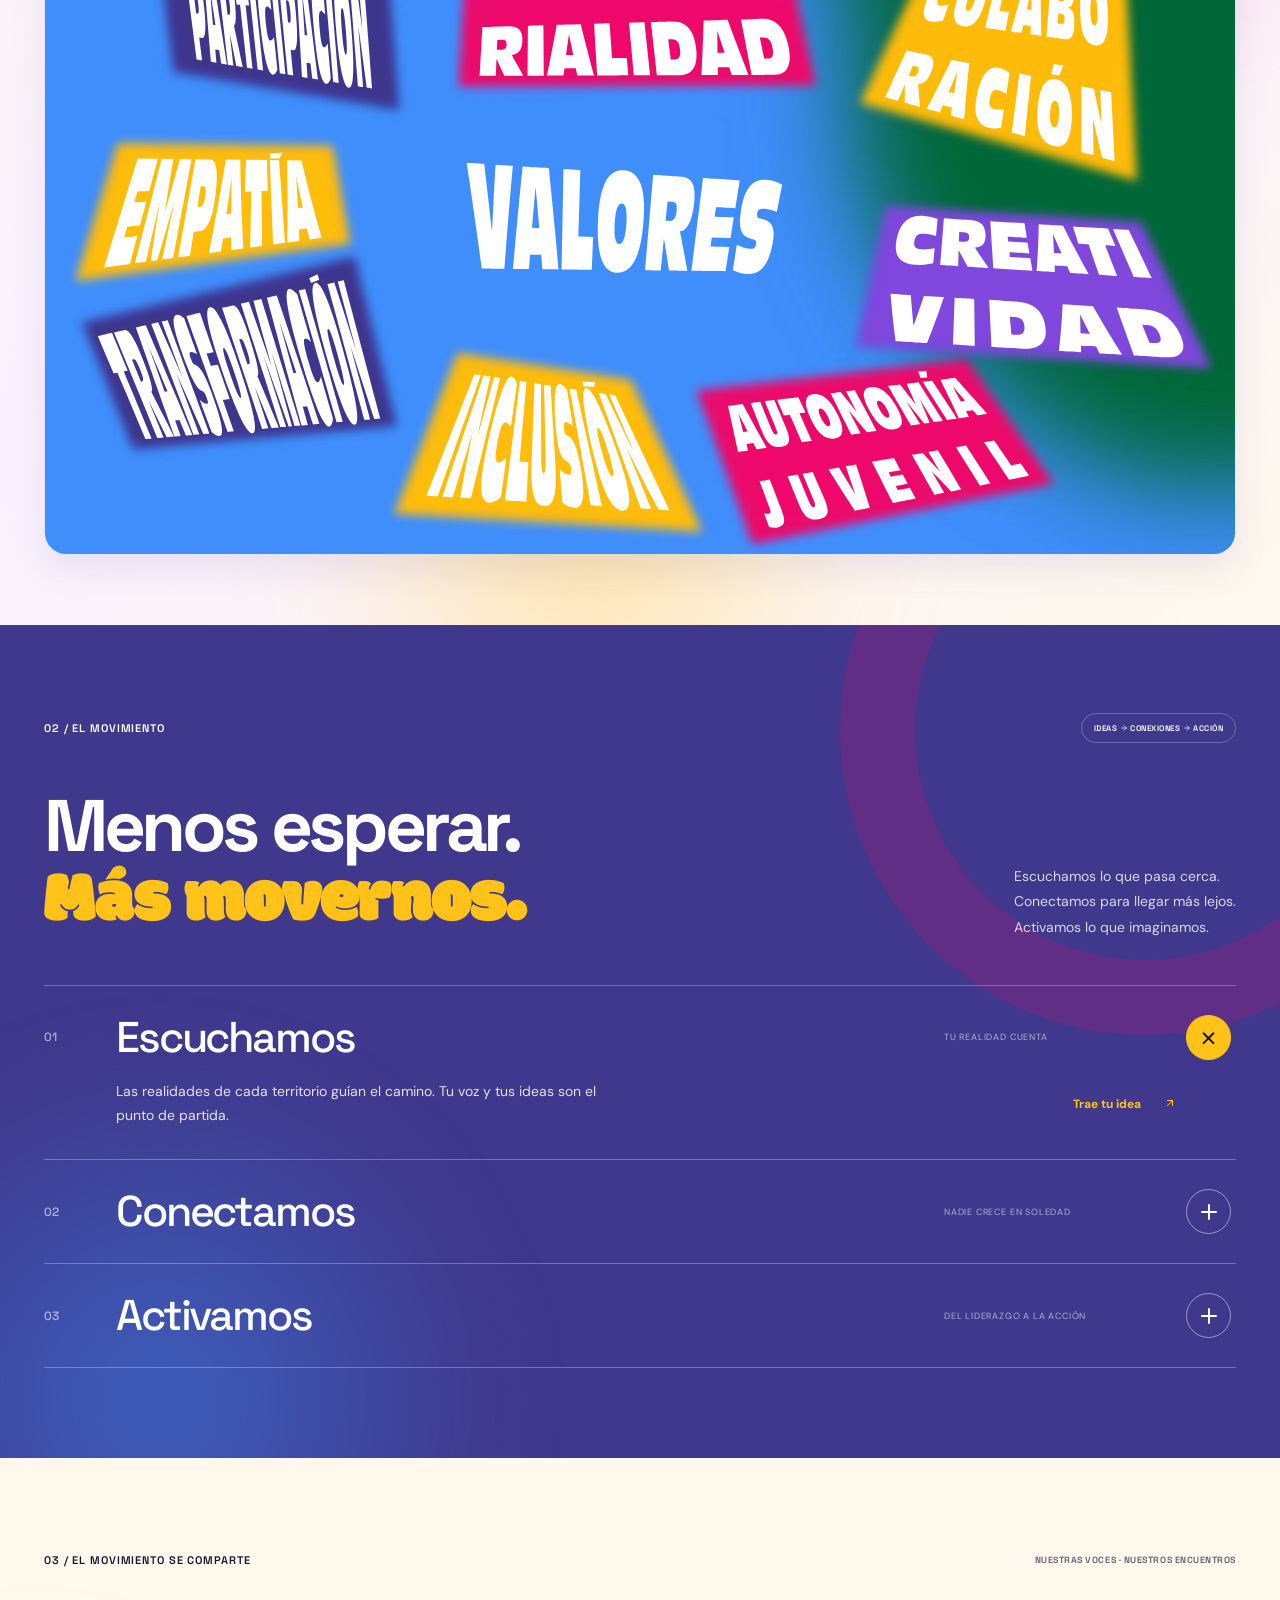
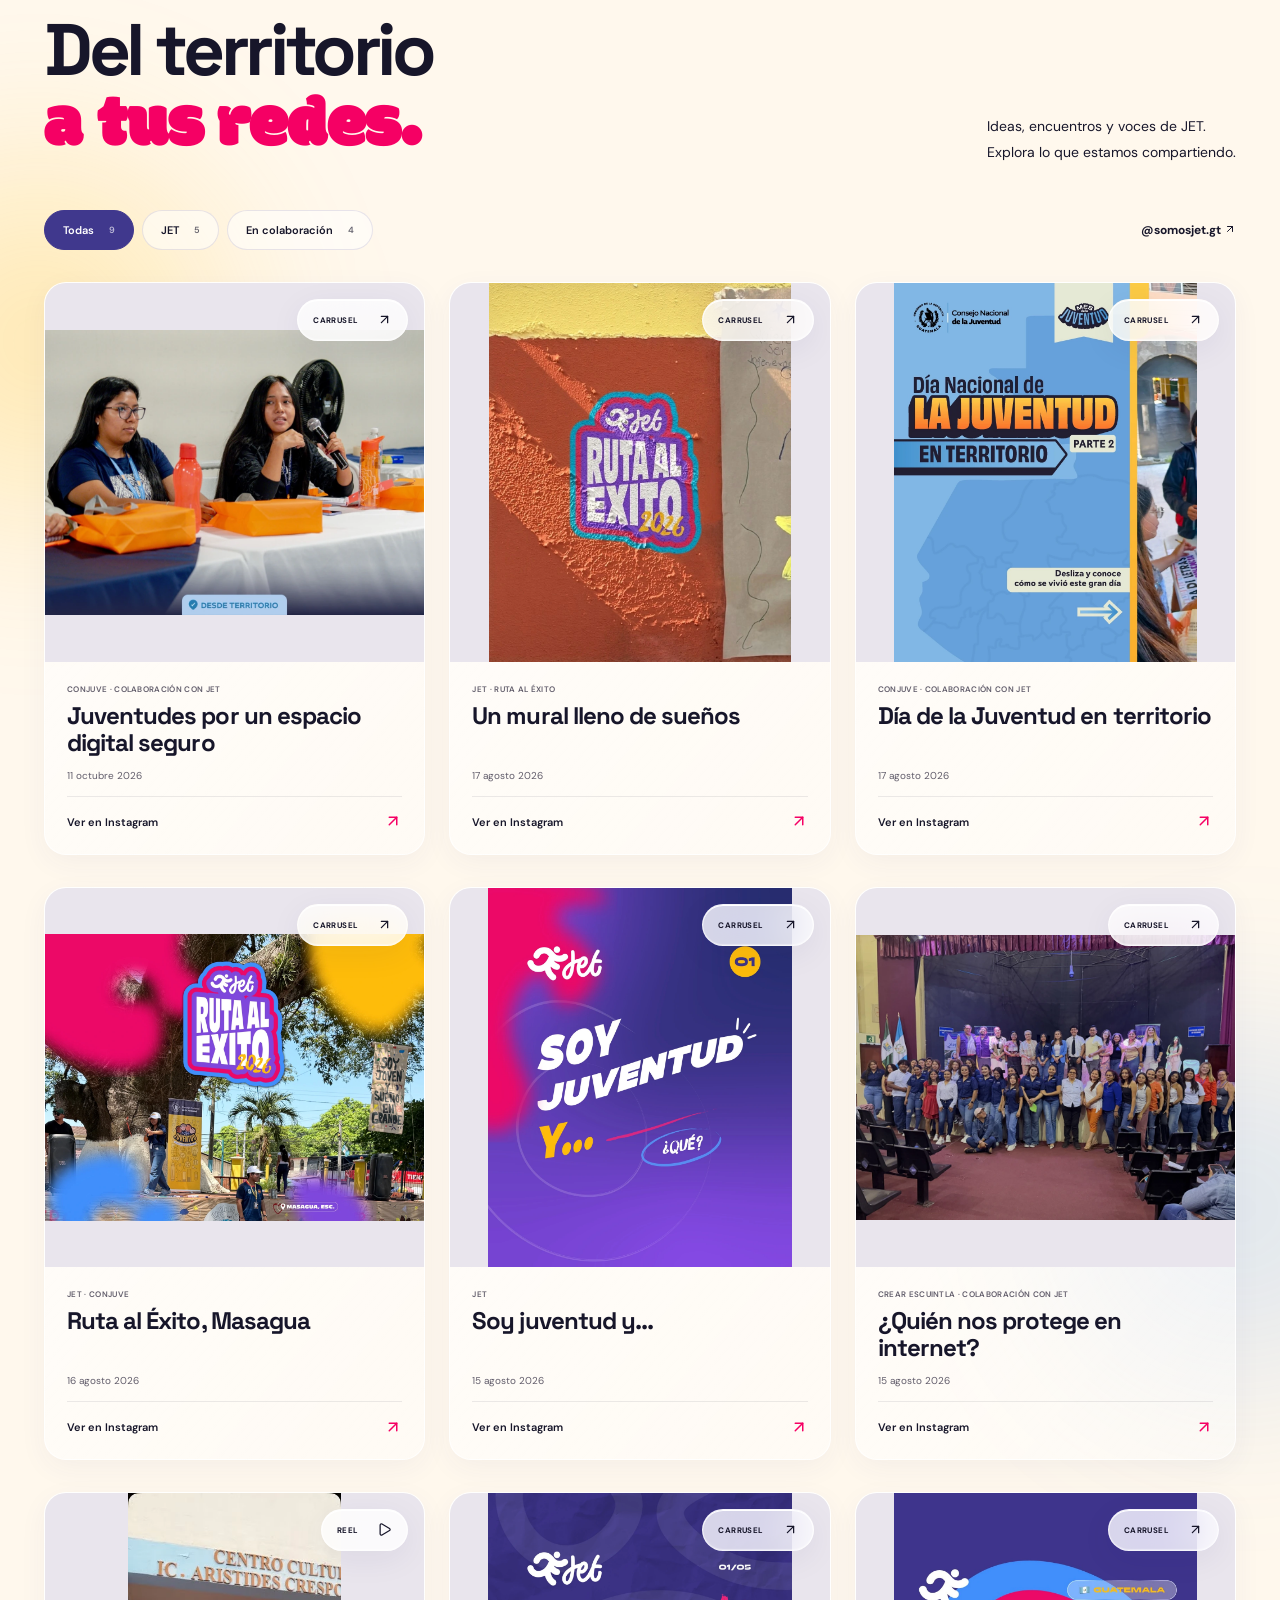
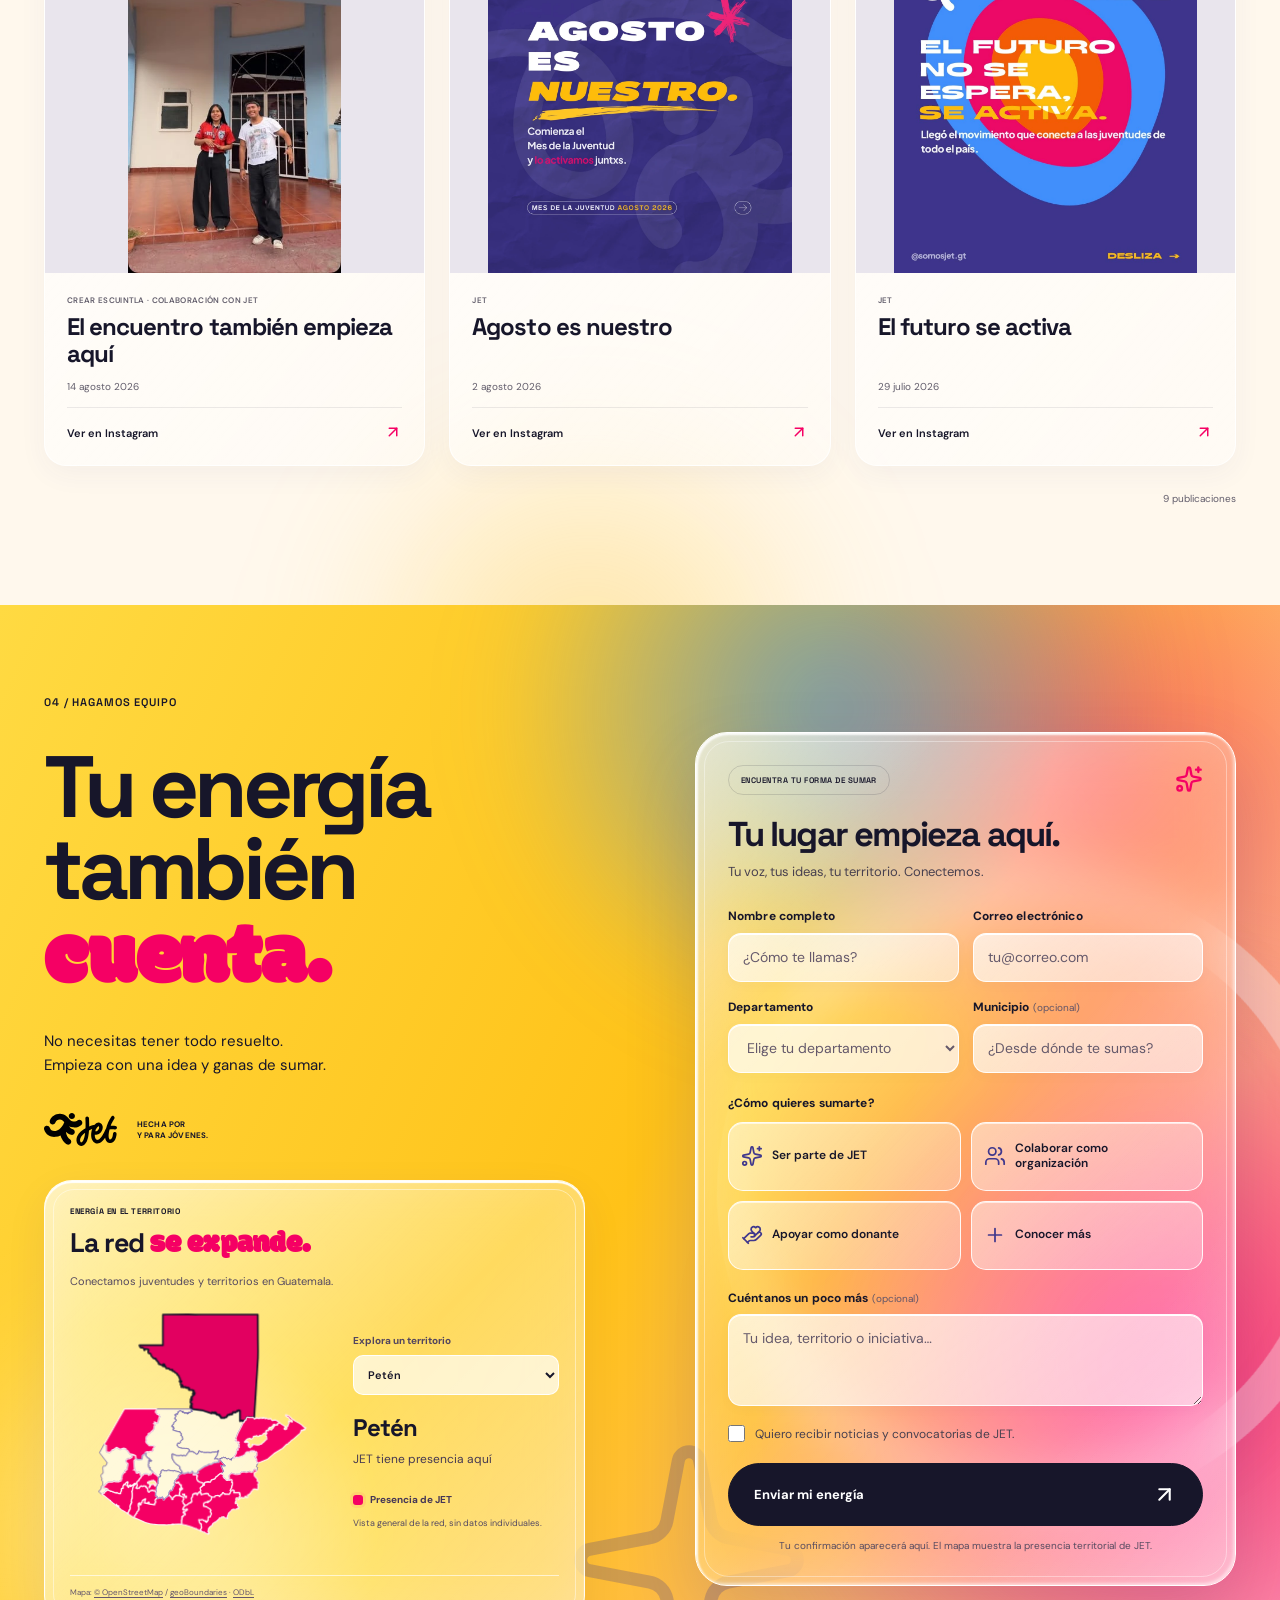
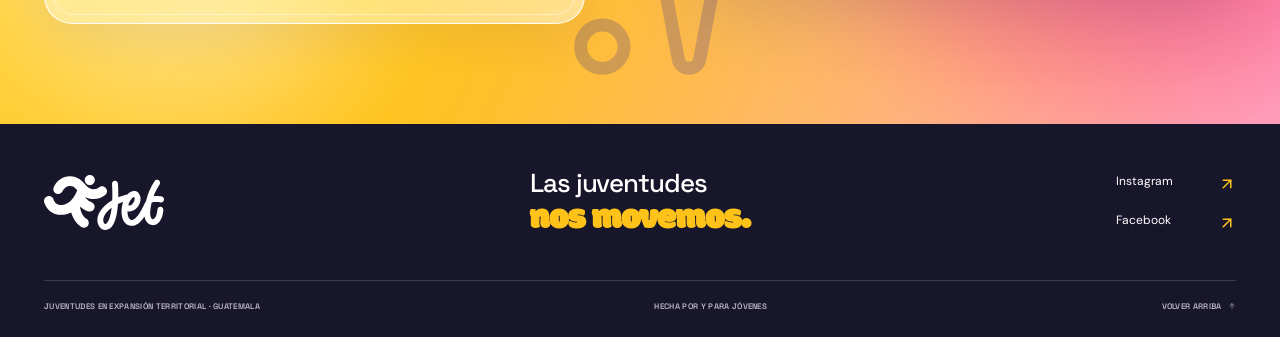
==== commit ff1f4d4d: "Add international signup, social follow links and Escuintla/Santa Rosa presence" ====
--- a/index.html
+++ b/index.html
@@ -19,10 +19,10 @@
   <link rel="stylesheet" href="./fonts.css">
   <link rel="stylesheet" href="./styles.css">
   <link rel="stylesheet" href="./motion.css">
-  <link rel="stylesheet" href="./form.css?v=20261012-4">
-  <link rel="stylesheet" href="./territory.css?v=20261012-4">
+  <link rel="stylesheet" href="./form.css?v=20261013-1">
+  <link rel="stylesheet" href="./territory.css?v=20261013-1">
   <link rel="stylesheet" href="./posts.css">
-  <link rel="stylesheet" href="./icons.css?v=20261012-4">
+  <link rel="stylesheet" href="./icons.css?v=20261013-1">
 </head>
 <body>
   <a class="skip-link" href="#contenido">Saltar al contenido</a>
@@ -110,8 +110,12 @@
   <div class="jet-fields">
     <label class="jet-field" for="jet-name"><span>Nombre completo</span><input id="jet-name" required name="name" type="text" autocomplete="name" placeholder="¿Cómo te llamas?" maxlength="150"></label>
     <label class="jet-field" for="jet-email"><span>Correo electrónico</span><input id="jet-email" required name="email" type="email" autocomplete="email" placeholder="tu@correo.com" maxlength="254"></label>
-    <label class="jet-field" for="jet-department"><span>Departamento</span><select id="jet-department" required name="department" autocomplete="address-level1"><option value="" disabled selected>Elige tu departamento</option><option value="Alta Verapaz">Alta Verapaz</option><option value="Baja Verapaz">Baja Verapaz</option><option value="Chimaltenango">Chimaltenango</option><option value="Chiquimula">Chiquimula</option><option value="El Progreso">El Progreso</option><option value="Escuintla">Escuintla</option><option value="Guatemala">Guatemala</option><option value="Huehuetenango">Huehuetenango</option><option value="Izabal">Izabal</option><option value="Jalapa">Jalapa</option><option value="Jutiapa">Jutiapa</option><option value="Petén">Petén</option><option value="Quetzaltenango">Quetzaltenango</option><option value="Quiché">Quiché</option><option value="Retalhuleu">Retalhuleu</option><option value="Sacatepéquez">Sacatepéquez</option><option value="San Marcos">San Marcos</option><option value="Santa Rosa">Santa Rosa</option><option value="Sololá">Sololá</option><option value="Suchitepéquez">Suchitepéquez</option><option value="Totonicapán">Totonicapán</option><option value="Zacapa">Zacapa</option></select></label>
+    <label class="jet-field" for="jet-department"><span>Departamento</span><select id="jet-department" required name="department" autocomplete="address-level1"><option value="" disabled selected>Elige tu departamento</option><option value="Alta Verapaz">Alta Verapaz</option><option value="Baja Verapaz">Baja Verapaz</option><option value="Chimaltenango">Chimaltenango</option><option value="Chiquimula">Chiquimula</option><option value="El Progreso">El Progreso</option><option value="Escuintla">Escuintla</option><option value="Guatemala">Guatemala</option><option value="Huehuetenango">Huehuetenango</option><option value="Izabal">Izabal</option><option value="Jalapa">Jalapa</option><option value="Jutiapa">Jutiapa</option><option value="Petén">Petén</option><option value="Quetzaltenango">Quetzaltenango</option><option value="Quiché">Quiché</option><option value="Retalhuleu">Retalhuleu</option><option value="Sacatepéquez">Sacatepéquez</option><option value="San Marcos">San Marcos</option><option value="Santa Rosa">Santa Rosa</option><option value="Sololá">Sololá</option><option value="Suchitepéquez">Suchitepéquez</option><option value="Totonicapán">Totonicapán</option><option value="Zacapa">Zacapa</option><option value="international">No soy de Guatemala</option></select></label>
     <label class="jet-field" for="jet-location"><span>Municipio <small>(opcional)</small></span><input id="jet-location" name="location" type="text" autocomplete="address-level2" placeholder="¿Desde dónde te sumas?" maxlength="180"></label>
+    <div class="jet-international-fields jet-field-wide" id="jet-international-fields" role="group" aria-label="Tu territorio fuera de Guatemala" hidden>
+      <label class="jet-field" for="jet-country"><span>País</span><input id="jet-country" name="country" type="text" autocomplete="country-name" placeholder="¿En qué país estás?" maxlength="100" disabled></label>
+      <label class="jet-field" for="jet-region"><span>Estado o departamento</span><input id="jet-region" name="region" type="text" autocomplete="address-level1" placeholder="Tu estado, provincia o departamento" maxlength="150" disabled></label>
+    </div>
   </div>
   <fieldset class="jet-interest">
     <legend>¿Cómo quieres sumarte?</legend>
@@ -135,6 +139,14 @@
     <h3 data-success-title>Gracias por enviar tu energía.</h3>
     <p>Tu registro llegó a JET. Gracias por sumarte al movimiento.</p>
     <a class="signup-map-link" href="#jet-territory">Mira dónde estamos <svg class="jet-icon" aria-hidden="true" focusable="false"><use href="./assets/icons.svg#icon-map-pin"></use></svg></a>
+    <div class="signup-social-follow" aria-labelledby="signup-social-title">
+      <h4 id="signup-social-title">La energía sigue en nuestras redes.</h4>
+      <p>Síguenos y entérate de lo que viene.</p>
+      <div class="signup-social-links">
+        <a class="signup-social-link glass-surface" href="https://www.instagram.com/somosjet.gt/" target="_blank" rel="noopener noreferrer" aria-label="Seguir a JET en Instagram">Instagram <svg class="jet-icon" aria-hidden="true" focusable="false"><use href="./assets/icons.svg#icon-arrow-up-right"></use></svg></a>
+        <a class="signup-social-link glass-surface" href="https://www.facebook.com/Somosjet" target="_blank" rel="noopener noreferrer" aria-label="Seguir a JET en Facebook">Facebook <svg class="jet-icon" aria-hidden="true" focusable="false"><use href="./assets/icons.svg#icon-arrow-up-right"></use></svg></a>
+      </div>
+    </div>
     <button class="button button-ink" id="signup-again" type="button">Sumar otra energía <svg class="jet-icon" aria-hidden="true" focusable="false"><use href="./assets/icons.svg#icon-plus"></use></svg></button>
   </div>
   <div id="signup-celebration" class="signup-celebration" aria-hidden="true"></div>
@@ -148,8 +160,8 @@
   <dialog class="post-dialog" aria-labelledby="post-dialog-title"><button type="button" class="post-dialog-close" aria-label="Cerrar publicación"><svg class="jet-icon" aria-hidden="true" focusable="false"><use href="./assets/icons.svg#icon-x"></use></svg></button><div class="post-dialog-grid"><div class="post-media"><img id="post-dialog-image" alt=""><div class="post-carousel-controls"><button type="button" aria-label="Imagen anterior"><svg class="jet-icon" aria-hidden="true" focusable="false"><use href="./assets/icons.svg#icon-arrow-left"></use></svg></button><span id="post-image-count" aria-live="polite"></span><button type="button" aria-label="Imagen siguiente"><svg class="jet-icon" aria-hidden="true" focusable="false"><use href="./assets/icons.svg#icon-arrow-right"></use></svg></button></div></div><div class="post-dialog-copy"><p id="post-dialog-credit"></p><h3 id="post-dialog-title"></h3><time id="post-dialog-date"></time><p id="post-dialog-summary"></p><p id="post-dialog-origin"></p><a id="post-dialog-instagram" class="button button-ink" target="_blank" rel="noopener">Ver publicación original <span aria-hidden="true"><svg class="jet-icon" aria-hidden="true" focusable="false"><use href="./assets/icons.svg#icon-arrow-up-right"></use></svg></span></a><a id="post-dialog-facebook" class="post-facebook" target="_blank" rel="noopener" hidden>También en Facebook <svg class="jet-icon" aria-hidden="true" focusable="false"><use href="./assets/icons.svg#icon-arrow-up-right"></use></svg></a></div></div></dialog>
   <script type="application/json" id="jet-posts-data">{"posts": [{"id": "participacion-digital-segura", "title": "Juventudes por un espacio digital seguro", "date": "2026-10-11", "dateLabel": "11 octubre 2026", "author": "CONJUVE", "credit": "CONJUVE · colaboración con JET", "collaboration": true, "platform": "Instagram", "category": "Participación digital", "kind": "carousel", "url": "https://www.instagram.com/conjuveguate_/p/DeXCeeeFNfS/", "summary": "JET participó en un taller para convertir evidencia sobre la participación juvenil en propuestas para un espacio cívico digital seguro, junto a otras organizaciones juveniles.", "cover": "./assets/posts/participacion-digital-segura-cover.webp", "images": ["./assets/posts/participacion-digital-segura-01.webp", "./assets/posts/participacion-digital-segura-02.webp", "./assets/posts/participacion-digital-segura-03.webp", "./assets/posts/participacion-digital-segura-04.webp", "./assets/posts/participacion-digital-segura-05.webp", "./assets/posts/participacion-digital-segura-06.webp", "./assets/posts/participacion-digital-segura-07.webp", "./assets/posts/participacion-digital-segura-08.webp"], "carouselComplete": true}, {"id": "mural-de-suenos", "title": "Un mural lleno de sueños", "date": "2026-08-17", "dateLabel": "17 agosto 2026", "author": "JET", "credit": "JET · Ruta al Éxito", "collaboration": false, "platform": "Instagram", "category": "Desde Masagua", "kind": "carousel", "url": "https://www.instagram.com/somosjet.gt/p/DcKCyQdmLhh/", "facebookUrl": "https://www.facebook.com/Somosjet/posts/pfbid0386NV4F3Y5Hw3WbLU2LxRDEJUqzwxC1maehKJ8o1qcCcmWwEEQkzut5eCa3dvdcSrl", "summary": "En Ruta al Éxito, las juventudes de Masagua escribieron sus metas y los pasos que ya están dando para construirlas. El escenario se convirtió en un mural de futuros posibles.", "cover": "./assets/posts/mural-de-suenos-01.webp", "images": ["./assets/posts/mural-de-suenos-01.webp", "./assets/posts/mural-de-suenos-02.webp", "./assets/posts/mural-de-suenos-03.webp", "./assets/posts/mural-de-suenos-04.webp", "./assets/posts/mural-de-suenos-05.webp", "./assets/posts/mural-de-suenos-06.webp", "./assets/posts/mural-de-suenos-07.webp", "./assets/posts/mural-de-suenos-08.webp", "./assets/posts/mural-de-suenos-09.webp", "./assets/posts/mural-de-suenos-10.webp", "./assets/posts/mural-de-suenos-11.webp", "./assets/posts/mural-de-suenos-12.webp", "./assets/posts/mural-de-suenos-13.webp", "./assets/posts/mural-de-suenos-14.webp", "./assets/posts/mural-de-suenos-15.webp"], "carouselComplete": true}, {"id": "conjuve-dia-juventud", "title": "Día de la Juventud en territorio", "date": "2026-08-17", "dateLabel": "17 agosto 2026", "author": "CONJUVE", "credit": "CONJUVE · colaboración con JET", "collaboration": true, "platform": "Instagram", "category": "En colaboración", "kind": "carousel", "url": "https://www.instagram.com/conjuveguate_/p/DcJm8XPlNDE/", "summary": "Segunda parte del recorrido de CONJUVE por las actividades del Día Nacional e Internacional de la Juventud, con encuentros y acciones en distintos territorios de Guatemala.", "cover": "./assets/posts/conjuve-dia-juventud-cover.webp", "images": ["./assets/posts/conjuve-dia-juventud-01.webp", "./assets/posts/conjuve-dia-juventud-02.webp", "./assets/posts/conjuve-dia-juventud-03.webp", "./assets/posts/conjuve-dia-juventud-04.webp", "./assets/posts/conjuve-dia-juventud-05.webp", "./assets/posts/conjuve-dia-juventud-06.webp", "./assets/posts/conjuve-dia-juventud-07.webp", "./assets/posts/conjuve-dia-juventud-08.webp", "./assets/posts/conjuve-dia-juventud-09.webp", "./assets/posts/conjuve-dia-juventud-10.webp", "./assets/posts/conjuve-dia-juventud-11.webp"], "carouselComplete": true}, {"id": "ruta-al-exito", "title": "Ruta al Éxito, Masagua", "date": "2026-08-16", "dateLabel": "16 agosto 2026", "author": "JET", "credit": "JET · CONJUVE", "collaboration": true, "platform": "Instagram", "category": "Desde Masagua", "kind": "carousel", "url": "https://www.instagram.com/somosjet.gt/p/DcHtfe9GPwN/", "facebookUrl": "https://www.facebook.com/Somosjet/posts/pfbid02Cj2eE2bHHvfJyZ9F1zyLaYD1UcARLvpQsmfk8s7qBEyyWZKbwzhZRc4gCyQsVFu2l", "summary": "Más de 200 juventudes de Masagua se encontraron para conversar sobre orientación laboral, oportunidades y sus sueños, en un espacio creado por JET y CONJUVE.", "cover": "./assets/posts/ruta-al-exito-01.webp", "images": ["./assets/posts/ruta-al-exito-01.webp", "./assets/posts/ruta-al-exito-02.webp", "./assets/posts/ruta-al-exito-03.webp", "./assets/posts/ruta-al-exito-04.webp", "./assets/posts/ruta-al-exito-05.webp", "./assets/posts/ruta-al-exito-06.webp", "./assets/posts/ruta-al-exito-07.webp"], "carouselComplete": true}, {"id": "soy-juventud-y", "title": "Soy juventud y…", "date": "2026-08-15", "dateLabel": "15 agosto 2026", "author": "JET", "credit": "JET", "collaboration": false, "platform": "Instagram", "category": "Nuestra voz", "kind": "carousel", "url": "https://www.instagram.com/somosjet.gt/p/DcFi3EjjVbB/", "facebookUrl": "https://www.facebook.com/Somosjet/posts/pfbid0LmghrV7XVNQNJ3sFBt9coM9RRhWWPpstCx7zqbTL1wHWWcTYuD8Rv73XuxSPfVCrl", "summary": "Una invitación para completar la frase con lo que hacemos, soñamos y construimos desde nuestros territorios. Ser joven tiene muchas formas; queremos escucharlas.", "cover": "./assets/posts/soy-juventud-y-01.webp", "images": ["./assets/posts/soy-juventud-y-01.webp", "./assets/posts/soy-juventud-y-02.webp", "./assets/posts/soy-juventud-y-03.webp", "./assets/posts/soy-juventud-y-04.webp", "./assets/posts/soy-juventud-y-05.webp"], "carouselComplete": true}, {"id": "chichicaste-cuir", "title": "¿Quién nos protege en internet?", "date": "2026-08-15", "dateLabel": "15 agosto 2026", "author": "CREAR Escuintla", "credit": "CREAR Escuintla · colaboración con JET", "collaboration": true, "platform": "Instagram", "category": "Participación digital", "kind": "carousel", "url": "https://www.instagram.com/crearescuintla/p/DcEqv_6m6hR/", "summary": "Más de 200 juventudes de Escuintla, Masagua y Palín dialogaron sobre violencias digitales y la iniciativa 6280, y presentaron propuestas para entornos digitales libres de violencia.", "cover": "./assets/posts/chichicaste-cuir-cover.webp", "images": ["./assets/posts/chichicaste-cuir-01.webp", "./assets/posts/chichicaste-cuir-02.webp", "./assets/posts/chichicaste-cuir-03.webp", "./assets/posts/chichicaste-cuir-04.webp", "./assets/posts/chichicaste-cuir-05.webp", "./assets/posts/chichicaste-cuir-06.webp", "./assets/posts/chichicaste-cuir-07.webp", "./assets/posts/chichicaste-cuir-08.webp", "./assets/posts/chichicaste-cuir-09.webp", "./assets/posts/chichicaste-cuir-10.webp"], "carouselComplete": true}, {"id": "dialogo-digital-reel", "title": "El encuentro también empieza aquí", "date": "2026-08-14", "dateLabel": "14 agosto 2026", "author": "CREAR Escuintla", "credit": "CREAR Escuintla · colaboración con JET", "collaboration": true, "platform": "Instagram", "category": "Participación digital", "kind": "reel", "url": "https://www.instagram.com/crearescuintla/reel/DcCfjBGpIb1/", "summary": "Invitación en video al diálogo para las juventudes en el Centro Cultural de Escuintla, anunciado para el 15 de agosto a las 9:00 de la mañana.", "cover": "./assets/posts/dialogo-digital-reel-cover.webp", "images": ["./assets/posts/dialogo-digital-reel-cover.webp"], "carouselComplete": false}, {"id": "mes-de-la-juventud", "title": "Agosto es nuestro", "date": "2026-08-02", "dateLabel": "2 agosto 2026", "author": "JET", "credit": "JET", "collaboration": false, "platform": "Instagram", "category": "Nuestra voz", "kind": "carousel", "url": "https://www.instagram.com/somosjet.gt/p/DbjtDAajSXs/", "facebookUrl": "https://www.facebook.com/Somosjet/posts/pfbid0njUR6Q7tAkpwjqBc8eEBvWEZmpPvYjA6g8EMUBGUGaA6mkPJDyUcDzR8Y8S6GVYcl", "summary": "Celebramos el Mes de la Juventud creando, cuestionando, organizándonos y haciendo comunidad. Somos el presente y estamos activando desde todos los territorios.", "cover": "./assets/posts/mes-de-la-juventud-01.webp", "images": ["./assets/posts/mes-de-la-juventud-01.webp", "./assets/posts/mes-de-la-juventud-02.webp", "./assets/posts/mes-de-la-juventud-03.webp", "./assets/posts/mes-de-la-juventud-04.webp", "./assets/posts/mes-de-la-juventud-05.webp"], "carouselComplete": true}, {"id": "el-futuro-se-activa", "title": "El futuro se activa", "date": "2026-07-29", "dateLabel": "29 julio 2026", "author": "JET", "credit": "JET", "collaboration": false, "platform": "Instagram", "category": "Somos JET", "kind": "carousel", "url": "https://www.instagram.com/somosjet.gt/p/DbZxaJ7jREJ/", "facebookUrl": "https://www.facebook.com/Somosjet/posts/pfbid025D4a4ygyF8rvZHkDgMczrZnfYKXysCV1H3XSyrbDKp2mS3JAcf4SFsxTR4vaR4Rol", "summary": "Presentamos una red nacional hecha por y para jóvenes: espacios seguros, laboratorios creativos, apoyo mutuo y acción en los territorios para convertir ideas en proyectos.", "cover": "./assets/posts/el-futuro-se-activa-01.webp", "images": ["./assets/posts/el-futuro-se-activa-01.webp", "./assets/posts/el-futuro-se-activa-02.webp", "./assets/posts/el-futuro-se-activa-03.webp", "./assets/posts/el-futuro-se-activa-04.webp", "./assets/posts/el-futuro-se-activa-05.webp"], "carouselComplete": true}]}</script>
   <script type="module" src="./app.js"></script>
-  <script src="./territory.js?v=20261012-4"></script>
-  <script src="./form.js?v=20261012-4"></script>
+  <script src="./territory.js?v=20261013-1"></script>
+  <script src="./form.js?v=20261013-1"></script>
   <script src="./posts.js"></script>
 </body>
 </html>
--- a/form.css
+++ b/form.css
@@ -78,3 +78,23 @@
 .jet-honeypot{position:absolute;width:1px;height:1px;overflow:hidden;clip-path:inset(50%);white-space:nowrap;pointer-events:none}
 #signup-fields[hidden]{display:none}
 @media(max-width:500px){.jet-field select{font-size:16px}}
+
+/* International participation stays in the same form and glass layout. */
+.jet-international-fields{display:grid;grid-template-columns:1fr 1fr;gap:17px 14px}
+.jet-international-fields[hidden]{display:none!important}
+.jet-choice .jet-choice-check{opacity:0}
+.jet-choice>input:checked+span .jet-choice-check{opacity:1}
+@media(max-width:600px){.jet-international-fields{grid-template-columns:1fr;gap:16px}}
+
+/* Follow-up links appear only after a confirmed registration. */
+#form-success .signup-social-follow{position:relative;z-index:1;width:100%;max-width:410px;padding:20px 18px;border:1px solid #ffffffb8;border-radius:22px;background:linear-gradient(145deg,#ffffff52,#ffffff24);box-shadow:inset 0 1px 0 #ffffffb0}
+#form-success .signup-social-follow h4{font:700 20px/1.2 'Space Grotesk',sans-serif;letter-spacing:-.035em;margin:0 0 8px;max-width:none}
+#form-success .signup-social-follow p{font-size:12px;line-height:1.5;margin:0 auto 16px}
+.signup-social-links{display:grid;grid-template-columns:1fr 1fr;gap:10px}
+.signup-social-link{display:flex;align-items:center;justify-content:space-between;gap:12px;min-height:50px;padding:14px 16px;border-radius:15px;font-size:13px;font-weight:700;line-height:1.25;transition:transform .2s,background .2s,box-shadow .2s}
+.signup-social-link .jet-icon{width:19px;height:19px;flex-shrink:0}
+.signup-social-link:hover{transform:translateY(-2px);background:#ffffffe0;box-shadow:inset 0 1px 0 #fff,0 7px 20px #40388d17}
+.signup-social-link:focus-visible{outline:3px solid var(--purple);outline-offset:4px}
+@media(max-width:500px){#form-success .signup-social-follow{padding:18px 14px}#form-success .signup-social-follow h4{font-size:19px}.signup-social-link{padding:13px 12px;gap:8px;font-size:12px}.signup-social-links{gap:8px}}
+@media(max-width:340px){.signup-social-links{grid-template-columns:1fr}}
+@media(prefers-reduced-motion:reduce){.signup-social-link{transition:none}.signup-social-link:hover{transform:none}}
